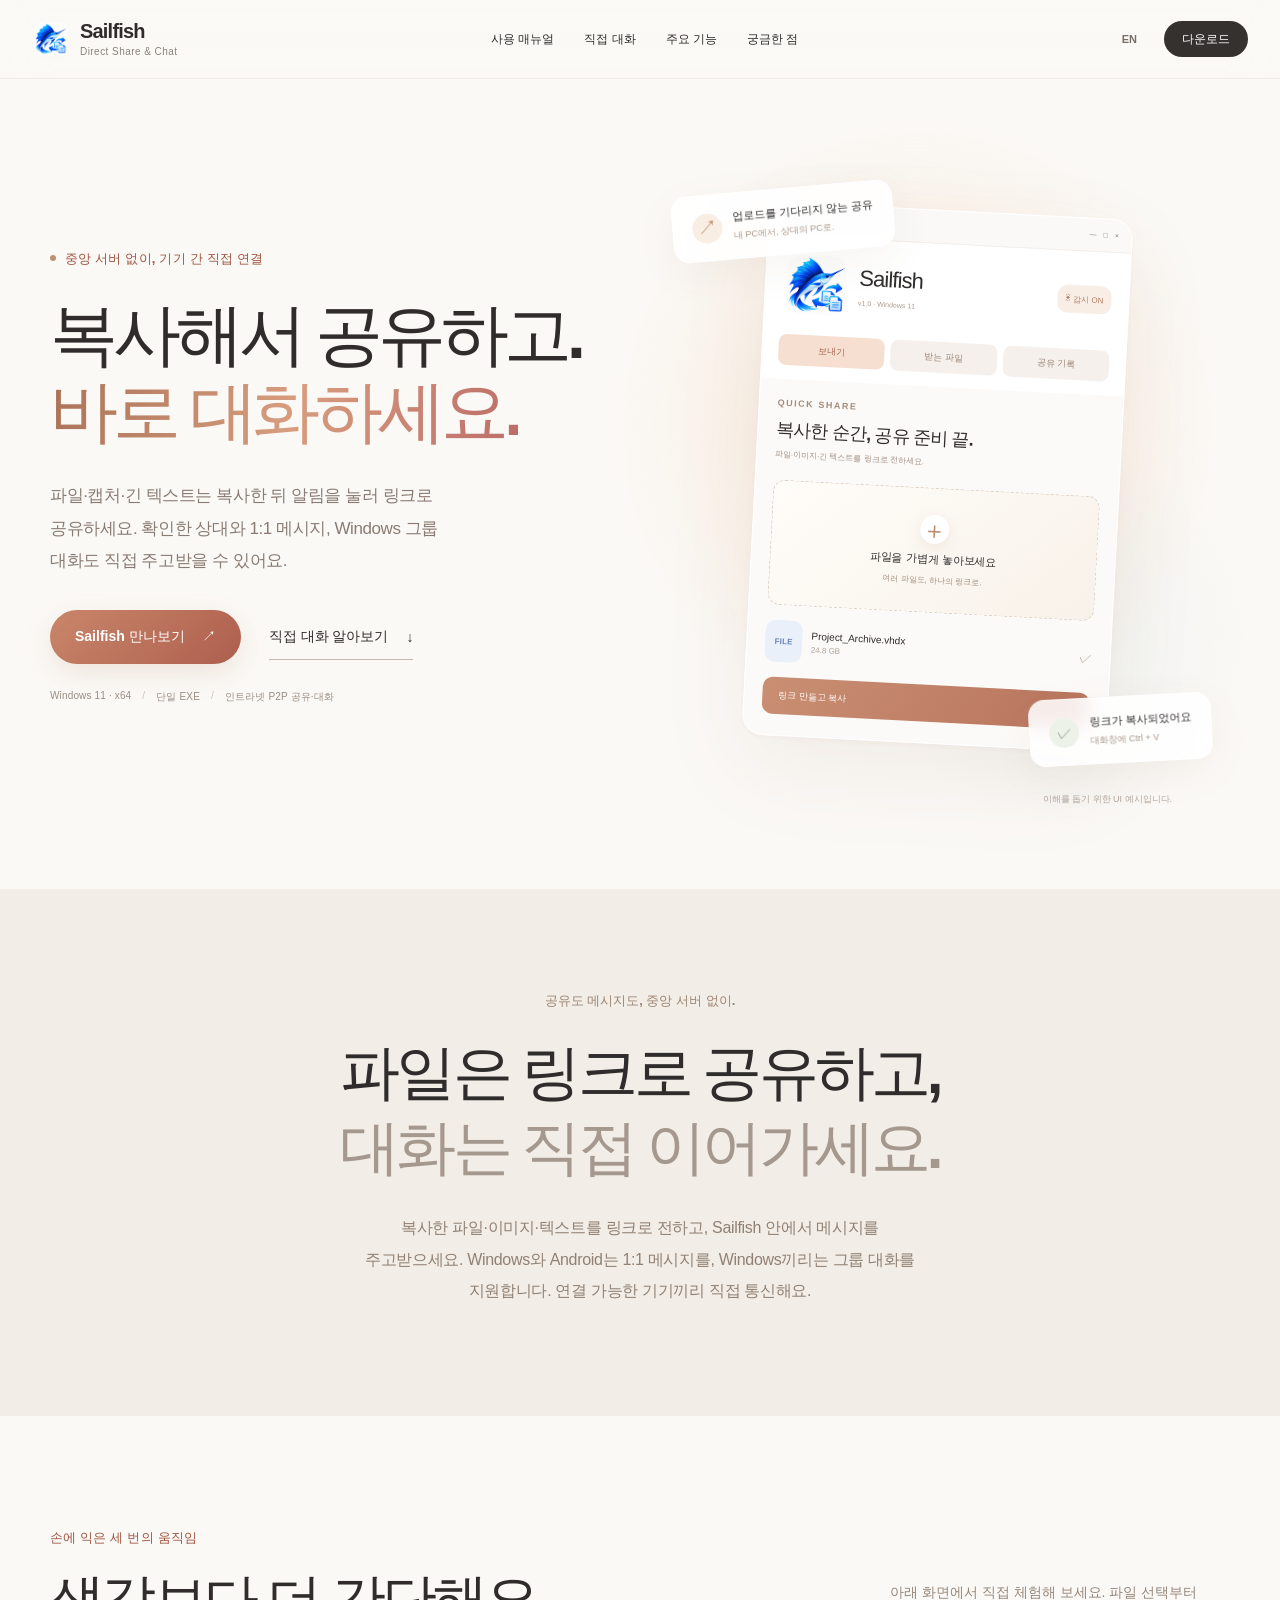
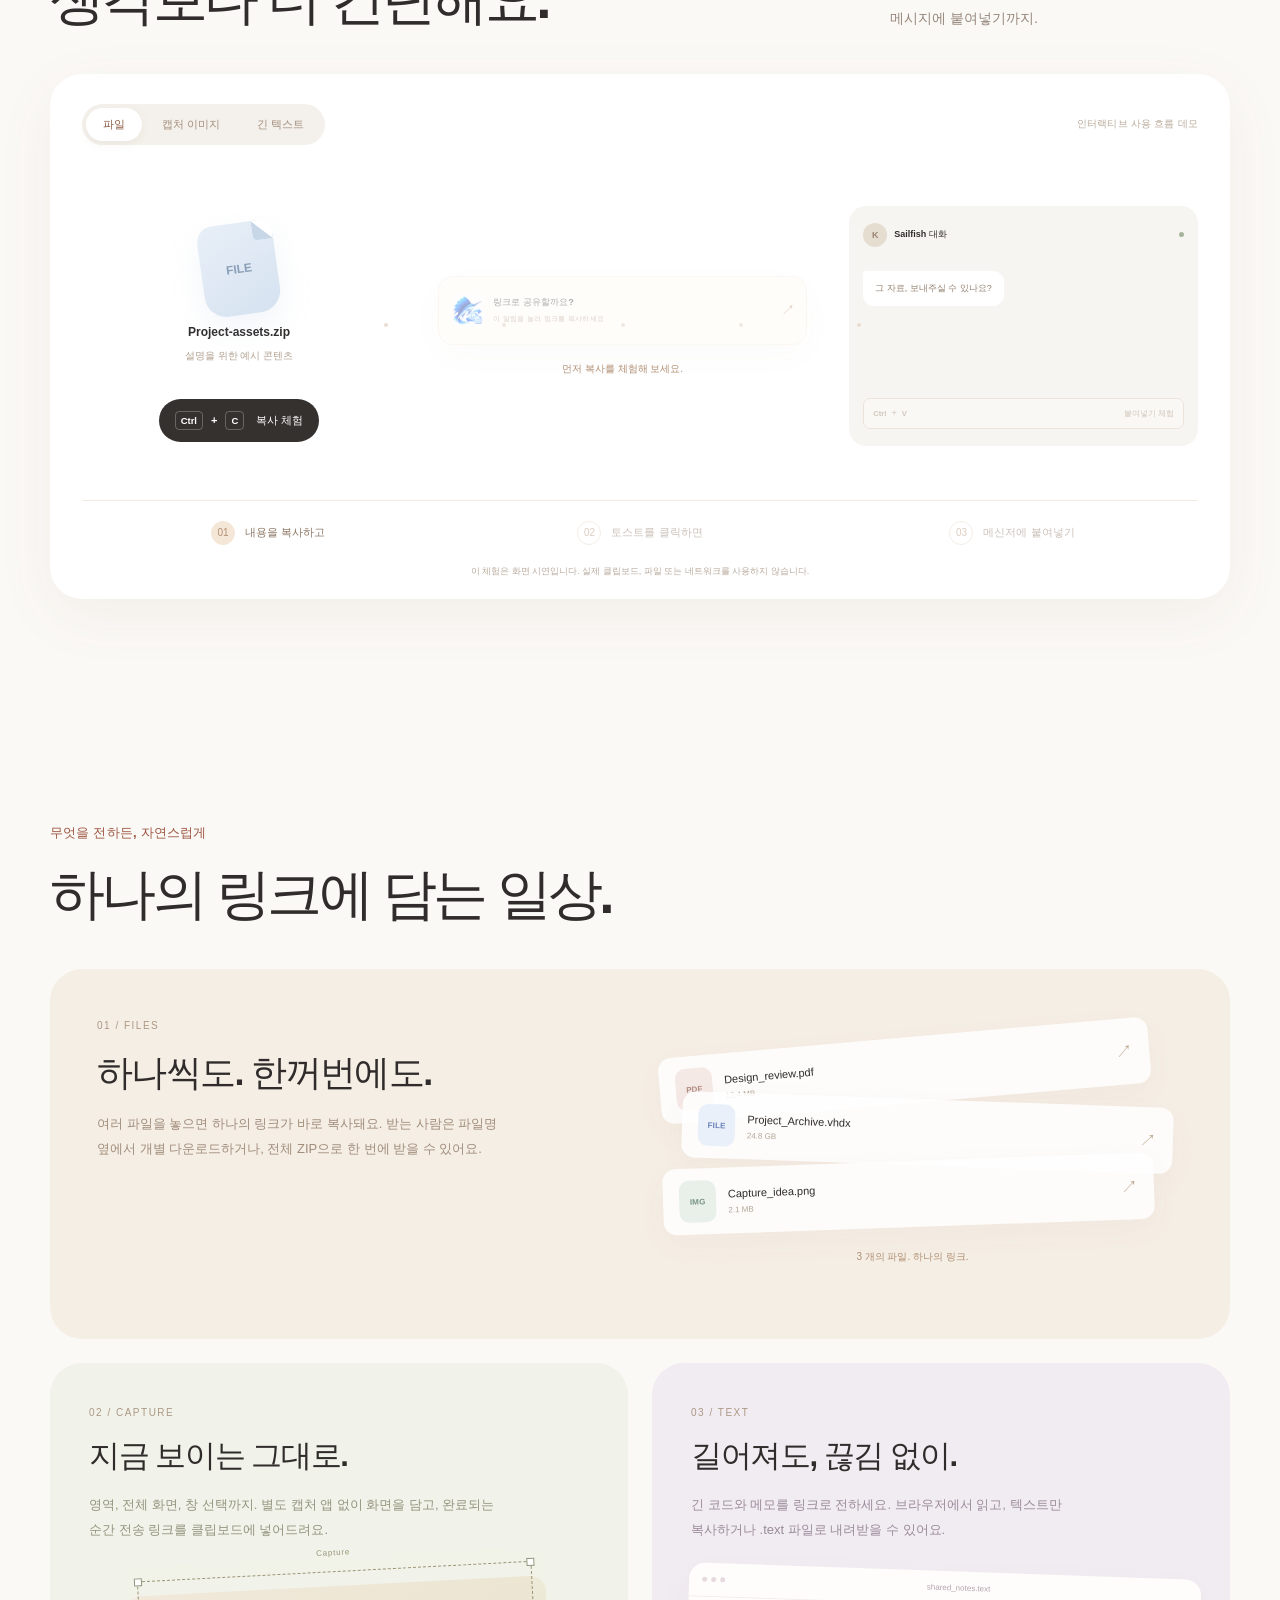
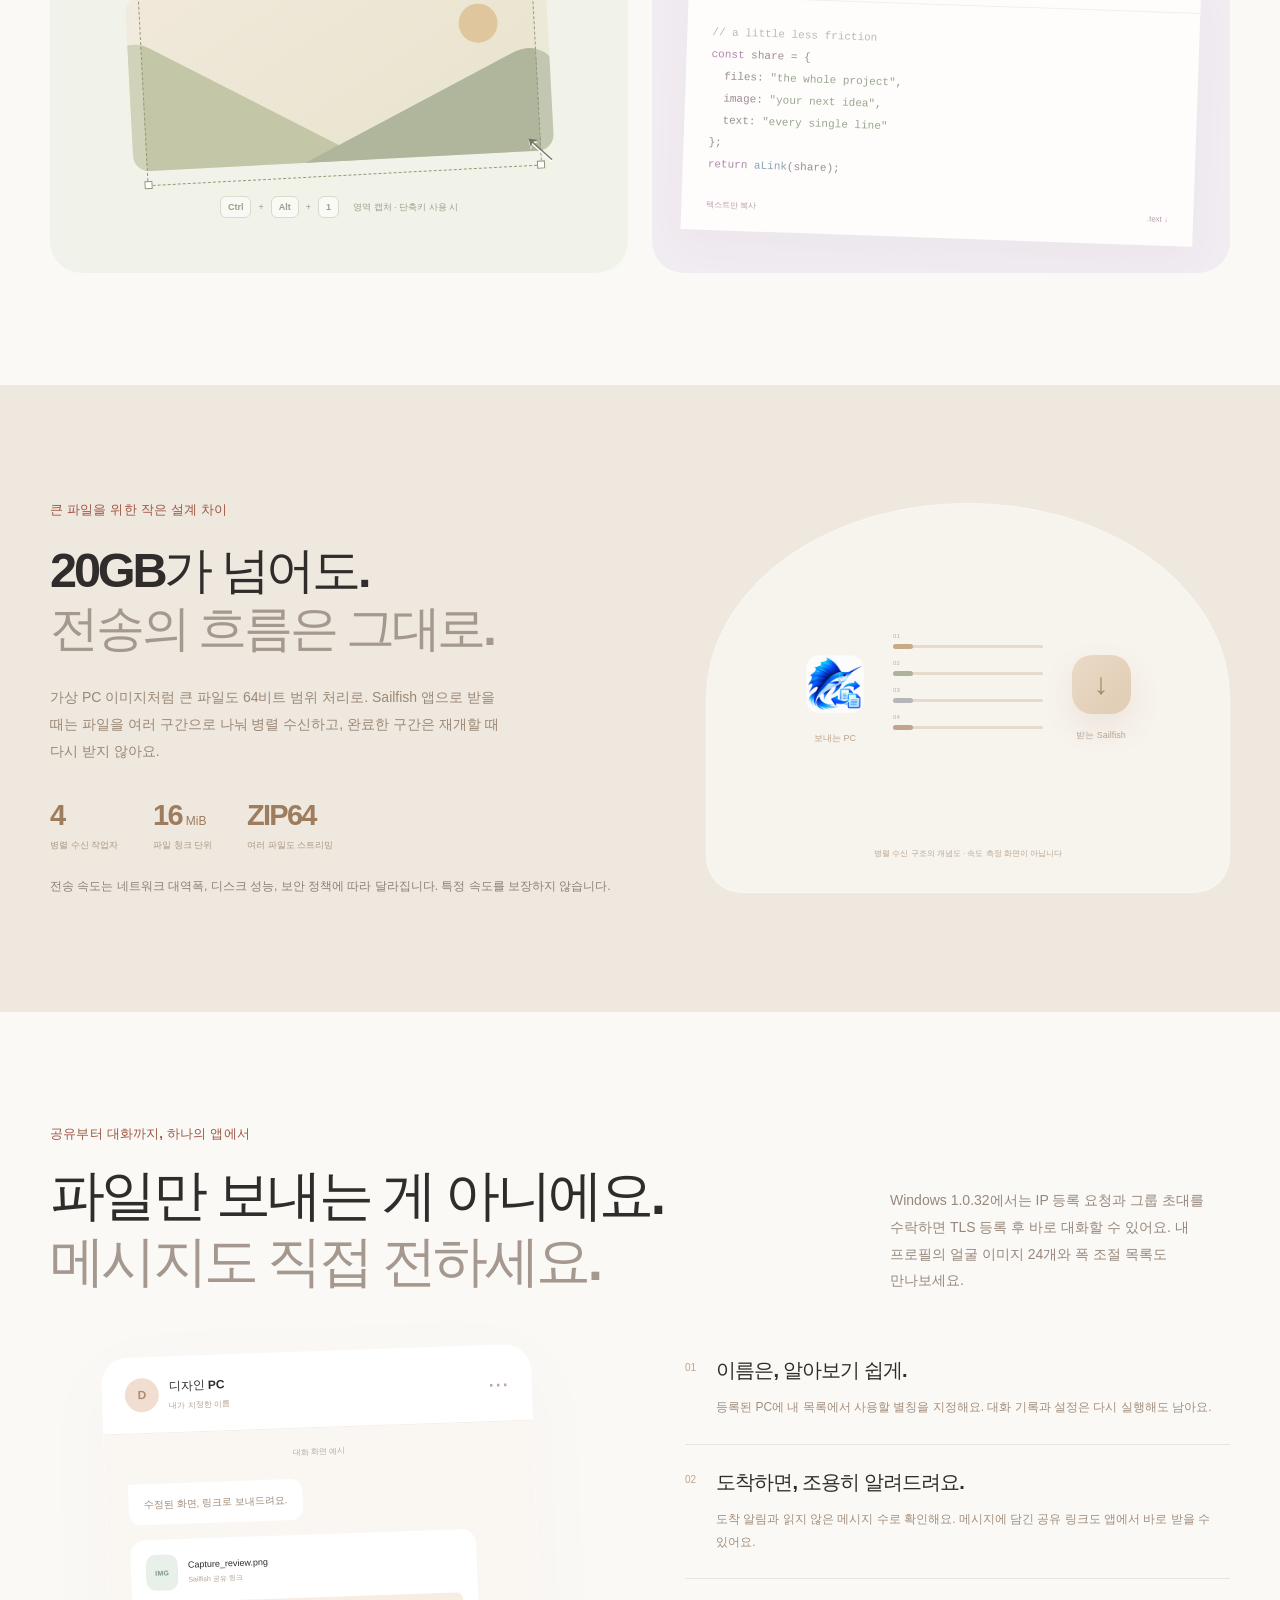
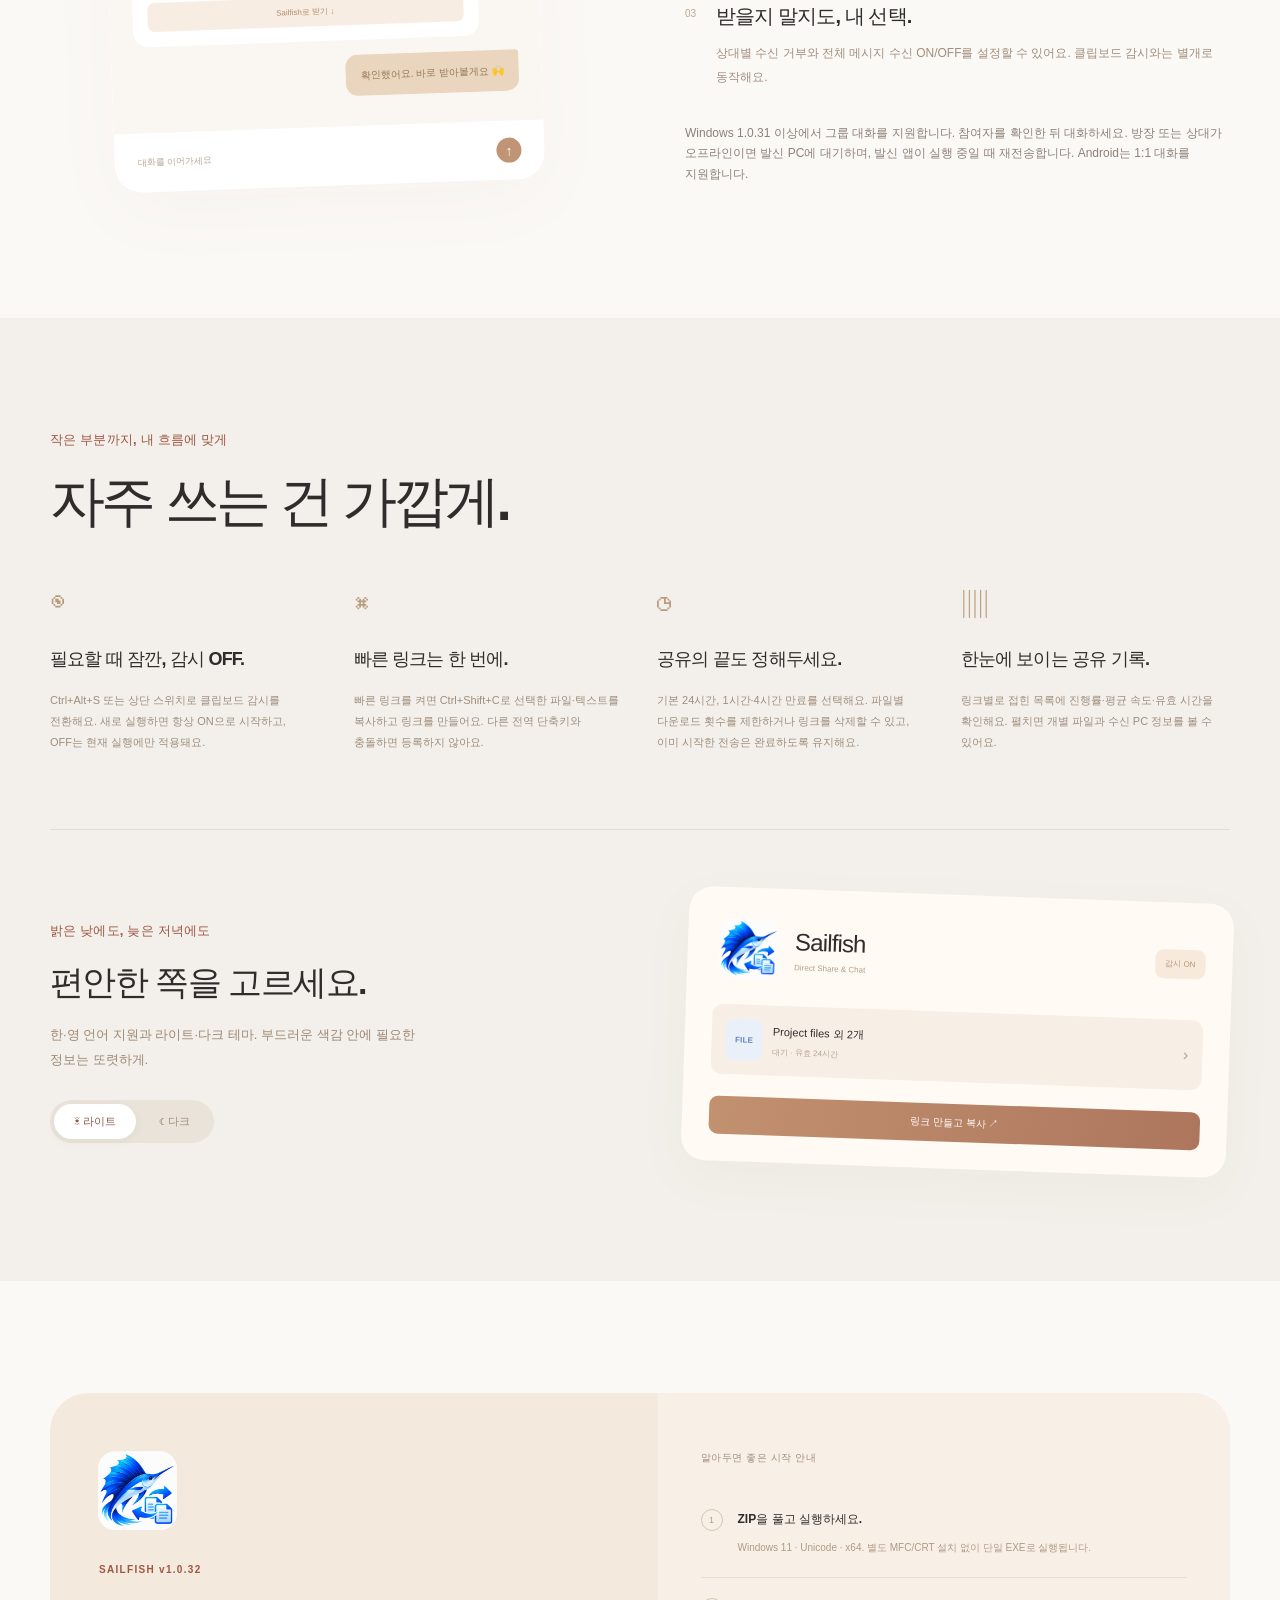
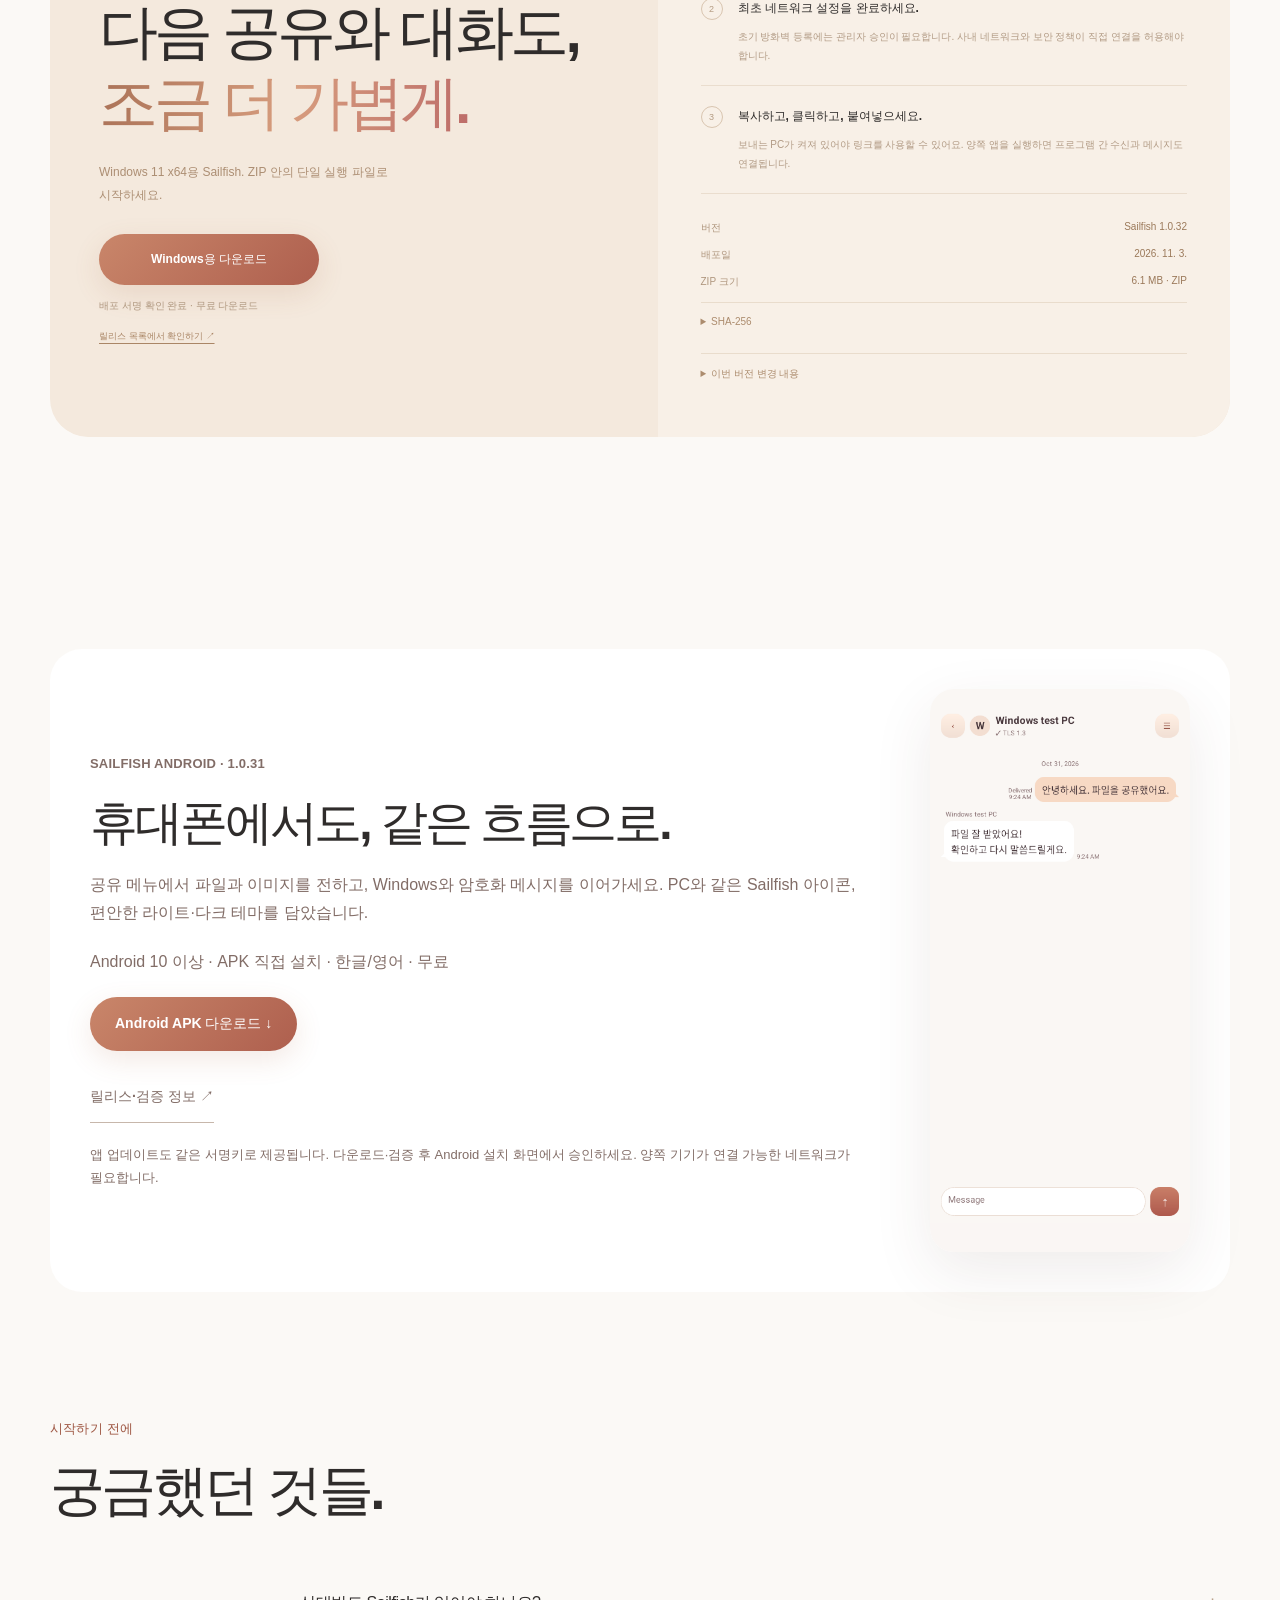
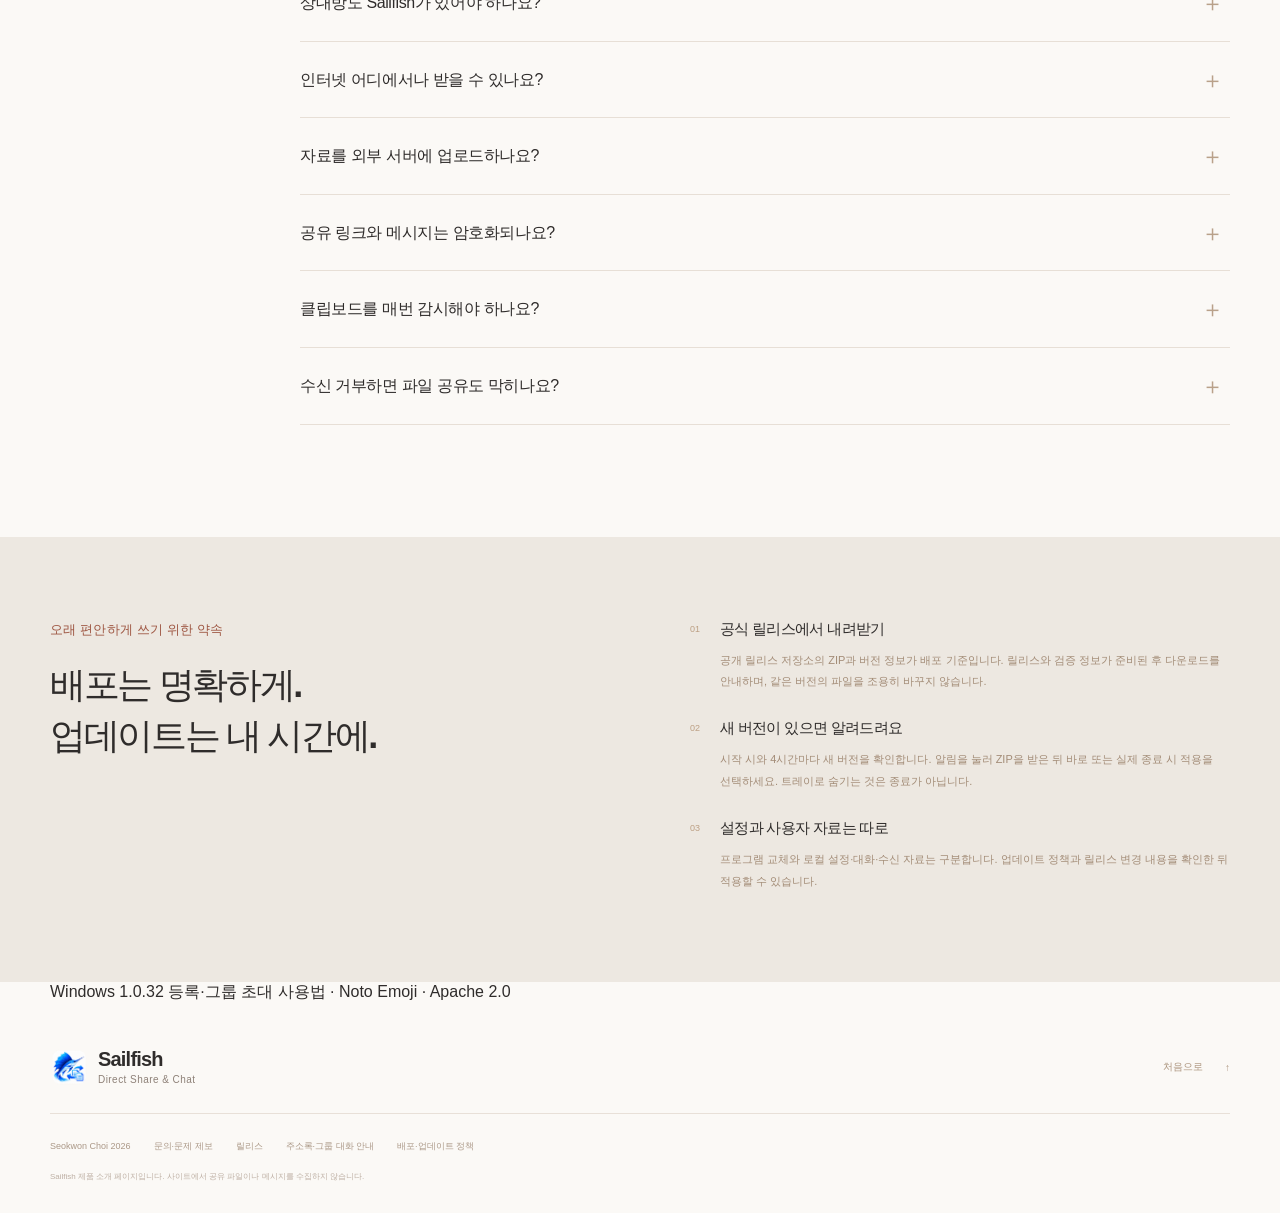
==== index.html @ cd35505f "Publish verified Windows 1.0.32 contact and group invitations; keep Android 1.0.31" ====
<!doctype html>
<html lang="ko">
<head>
  <meta charset="utf-8">
  <meta name="viewport" content="width=device-width, initial-scale=1">
  <meta name="theme-color" content="#fbf8f4">
  <meta name="description" content="Sailfish — 중앙 서버 없이 파일·이미지·텍스트를 공유하고 직접 대화하는 Windows 앱. 클립보드 링크 공유, P2P 파일 전송, 1:1 메시지와 Windows 그룹 대화.">
  <meta property="og:title" content="Sailfish — Direct Share & Chat">
  <meta property="og:description" content="복사해서 공유하고, 바로 대화하세요. 중앙 서버 없이 기기 간 링크 공유와 1:1·Windows 그룹 메시징을 지원합니다.">
  <meta property="og:type" content="website">
  <title>Sailfish — Direct Share & Chat</title>
  <link rel="icon" href="assets/sailfish-light.png" type="image/png">
  <link rel="stylesheet" href="styles.css">
  <script src="app.js" defer></script>
</head>
<body>
  <a class="skip-link" href="#main" data-ko="본문으로 이동" data-en="Skip to content">본문으로 이동</a>
  <div class="scroll-progress" aria-hidden="true"></div>
  <header class="site-header">
    <nav class="nav-wrap" aria-label="주 메뉴" data-aria-ko="주 메뉴" data-aria-en="Main navigation">
      <a class="brand" href="#" aria-label="Sailfish 홈"><img src="assets/sailfish-light.png" width="38" height="38" alt=""><span>Sailfish<span class="brand-caption">Direct Share &amp; Chat</span></span></a>
      <div class="nav-links"><a href="manual.html" data-ko="사용 매뉴얼" data-en="User manual">사용 매뉴얼</a><a href="#messages" data-ko="직접 대화" data-en="Messaging">직접 대화</a><a href="#features" data-ko="주요 기능" data-en="Features">주요 기능</a><a href="#questions" data-ko="궁금한 점" data-en="FAQ">궁금한 점</a></div>
      <div class="nav-actions"><button class="language-button" id="language" type="button" aria-label="Switch to English">EN</button><a class="button button-small button-dark" href="#download" data-ko="다운로드" data-en="Download">다운로드</a></div>
    </nav>
  </header>
  <main id="main">
    <section class="hero section-width" aria-labelledby="hero-heading">
      <div class="hero-copy reveal">
        <p class="eyebrow"><span class="tiny-dot"></span><span data-ko="중앙 서버 없이, 기기 간 직접 연결" data-en="Direct device-to-device sharing, no central relay">중앙 서버 없이, 기기 간 직접 연결</span></p>
        <h1 id="hero-heading"><span data-ko="복사해서 공유하고." data-en="Copy and share.">복사해서 공유하고.</span><br><span class="warm-text" data-ko="바로 대화하세요." data-en="Then start chatting.">바로 대화하세요.</span></h1>
        <p class="hero-description" data-ko="파일·캡처·긴 텍스트는 복사한 뒤 알림을 눌러 링크로 공유하세요. 확인한 상대와 1:1 메시지, Windows 그룹 대화도 직접 주고받을 수 있어요." data-en="Copy files, captures or long text, then click a notification to share a link. Exchange direct one-to-one messages or chat in a Windows group with verified peers.">파일·캡처·긴 텍스트는 복사한 뒤 알림을 눌러 링크로 공유하세요. 확인한 상대와 1:1 메시지, Windows 그룹 대화도 직접 주고받을 수 있어요.</p>
        <div class="hero-actions"><a class="button button-coral" href="#download"><span data-ko="Sailfish 만나보기" data-en="Meet Sailfish">Sailfish 만나보기</span><span aria-hidden="true">↗</span></a><a class="text-link" href="#messages"><span data-ko="직접 대화 알아보기" data-en="Explore direct chat">직접 대화 알아보기</span><span aria-hidden="true">↓</span></a></div>
        <p class="hero-compatibility"><span>Windows 11 · x64</span><span class="separator">/</span><span data-ko="단일 EXE" data-en="One EXE">단일 EXE</span><span class="separator">/</span><span data-ko="인트라넷 P2P 공유·대화" data-en="Intranet P2P share & chat">인트라넷 P2P 공유·대화</span></p>
      </div>
      <div class="hero-visual reveal" aria-label="Sailfish 공유 화면 예시" data-aria-ko="Sailfish 공유 화면 예시" data-aria-en="Illustration of Sailfish sharing">
        <div class="orb orb-peach"></div><div class="orb orb-blue"></div>
        <div class="floating-note note-top"><span class="note-icon">↗</span><div><strong data-ko="업로드를 기다리지 않는 공유" data-en="Sharing without an upload wait">업로드를 기다리지 않는 공유</strong><span data-ko="내 PC에서, 상대의 PC로." data-en="From your PC, directly to theirs.">내 PC에서, 상대의 PC로.</span></div></div>
        <div class="app-preview" id="hero-app" data-theme="light">
          <div class="app-caption"><span><span class="window-fish">✦</span> Sailfish <span class="caption-light">Direct Share &amp; Chat</span></span><span class="window-controls" aria-hidden="true">—　□　×</span></div>
          <div class="app-brand"><img src="assets/sailfish-light.png" width="90" height="90" alt="Sailfish"><div><strong>Sailfish</strong><span>v1.0 · Windows 11</span></div><div class="app-toggle">☀ <span data-ko="감시 ON" data-en="Monitor ON">감시 ON</span></div></div>
          <div class="app-tabs"><span class="selected" data-ko="보내기" data-en="Send">보내기</span><span data-ko="받는 파일" data-en="Receiving">받는 파일</span><span data-ko="공유 기록" data-en="History">공유 기록</span></div>
          <div class="app-body"><p class="mini-eyebrow">QUICK SHARE</p><h3 data-ko="복사한 순간, 공유 준비 끝." data-en="Copy. Click. Share.">복사한 순간, 공유 준비 끝.</h3><p class="app-subtitle" data-ko="파일·이미지·긴 텍스트를 링크로 전하세요." data-en="Share files, images and long text with a link.">파일·이미지·긴 텍스트를 링크로 전하세요.</p><div class="app-drop"><span class="plus">＋</span><strong data-ko="파일을 가볍게 놓아보세요" data-en="Just drop your files here">파일을 가볍게 놓아보세요</strong><span data-ko="여러 파일도, 하나의 링크로." data-en="Multiple files. One link.">여러 파일도, 하나의 링크로.</span></div><div class="preview-file"><span class="file-symbol file-blue">FILE</span><span><strong>Project_Archive.vhdx</strong><small>24.8 GB</small></span><span class="file-check">✓</span></div><div class="app-share"><span data-ko="링크 만들고 복사" data-en="Create & copy link">링크 만들고 복사</span><span>↗</span></div></div>
        </div>
        <div class="floating-note note-bottom"><span class="note-success">✓</span><div><strong data-ko="링크가 복사되었어요" data-en="Your link is copied">링크가 복사되었어요</strong><span data-ko="대화창에 Ctrl + V" data-en="Paste into a chat">대화창에 Ctrl + V</span></div></div>
        <p class="visual-disclaimer" data-ko="이해를 돕기 위한 UI 예시입니다." data-en="Illustrative interface, shown to explain the experience.">이해를 돕기 위한 UI 예시입니다.</p>
      </div>
    </section>

    <section class="intro-band"><div class="section-width reveal"><p class="section-kicker" data-ko="공유도 메시지도, 중앙 서버 없이." data-en="Share and message without a central relay.">공유도 메시지도, 중앙 서버 없이.</p><h2><span data-ko="파일은 링크로 공유하고," data-en="Share files with a link.">파일은 링크로 공유하고,</span><br><span class="muted-heading" data-ko="대화는 직접 이어가세요." data-en="Chat directly with your peers.">대화는 직접 이어가세요.</span></h2><p data-ko="복사한 파일·이미지·텍스트를 링크로 전하고, Sailfish 안에서 메시지를 주고받으세요. Windows와 Android는 1:1 메시지를, Windows끼리는 그룹 대화를 지원합니다. 연결 가능한 기기끼리 직접 통신해요." data-en="Share copied files, images and text through links, then talk directly inside Sailfish. One-to-one messaging works between Windows and Android; group chat is available on Windows. Devices connect directly when the network allows.">복사한 파일·이미지·텍스트를 링크로 전하고, Sailfish 안에서 메시지를 주고받으세요. Windows와 Android는 1:1 메시지를, Windows끼리는 그룹 대화를 지원합니다. 연결 가능한 기기끼리 직접 통신해요.</p></div></section>

    <section class="section-width section-space experience" id="experience" aria-labelledby="experience-heading">
      <div class="section-heading reveal"><div><p class="eyebrow" data-ko="손에 익은 세 번의 움직임" data-en="Three familiar moves">손에 익은 세 번의 움직임</p><h2 id="experience-heading" data-ko="생각보다 더 간단해요." data-en="Simpler than you think.">생각보다 더 간단해요.</h2></div><p data-ko="아래 화면에서 직접 체험해 보세요. 파일 선택부터 메시지에 붙여넣기까지." data-en="Try the flow below, from choosing something to pasting its link into a conversation.">아래 화면에서 직접 체험해 보세요. 파일 선택부터 메시지에 붙여넣기까지.</p></div>
      <div class="experience-card reveal" id="share-demo">
        <div class="demo-toolbar"><div class="segmented" role="group" aria-label="체험할 콘텐츠 종류" data-aria-ko="체험할 콘텐츠 종류" data-aria-en="Demo content type"><button class="active" type="button" data-demo-type="file" aria-pressed="true" data-ko="파일" data-en="File">파일</button><button type="button" data-demo-type="image" aria-pressed="false" data-ko="캡처 이미지" data-en="Capture">캡처 이미지</button><button type="button" data-demo-type="text" aria-pressed="false" data-ko="긴 텍스트" data-en="Long text">긴 텍스트</button></div><span class="demo-label" data-ko="인터랙티브 사용 흐름 데모" data-en="Interactive flow demo">인터랙티브 사용 흐름 데모</span></div>
        <div class="demo-layout"><div class="demo-source"><div class="source-content" id="demo-content"></div><button class="button button-dark" id="demo-copy" type="button"><kbd>Ctrl</kbd><span>+</span><kbd>C</kbd><span data-ko="복사 체험" data-en="Try copy">복사 체험</span></button></div><div class="demo-bridge"><div class="bridge-dots" aria-hidden="true"><i></i><i></i><i></i><i></i><i></i></div><button class="demo-toast" id="demo-toast" type="button" disabled><img src="assets/sailfish-light.png" width="46" height="46" alt=""><span><strong data-ko="링크로 공유할까요?" data-en="Ready to share a link?">링크로 공유할까요?</strong><small data-ko="이 알림을 눌러 링크를 복사하세요" data-en="Click this notification to copy its link">이 알림을 눌러 링크를 복사하세요</small></span><span class="toast-arrow" aria-hidden="true">↗</span></button><span class="bridge-caption" id="demo-status" aria-live="polite"></span></div><div class="demo-chat"><div class="demo-chat-title"><span class="avatar">K</span><span data-ko="Sailfish 대화" data-en="Sailfish chat">Sailfish 대화</span><span class="online-dot"></span></div><div class="chat-bubble bubble-in" data-ko="그 자료, 보내주실 수 있나요?" data-en="Could you send that over?">그 자료, 보내주실 수 있나요?</div><div class="chat-bubble bubble-out" id="demo-message" hidden><span class="message-link">sailfish.example / s / …</span><small data-ko="공유 링크 · 시연용" data-en="Share link · demo">공유 링크 · 시연용</small></div><button class="demo-paste" id="demo-paste" type="button" disabled><kbd>Ctrl</kbd> + <kbd>V</kbd><span data-ko="붙여넣기 체험" data-en="Try paste">붙여넣기 체험</span></button></div></div>
        <div class="steps"><div class="step active" data-step="0"><span>01</span><strong data-ko="내용을 복사하고" data-en="Copy your content">내용을 복사하고</strong></div><div class="step" data-step="1"><span>02</span><strong data-ko="토스트를 클릭하면" data-en="Click the notification">토스트를 클릭하면</strong></div><div class="step" data-step="2"><span>03</span><strong data-ko="메신저에 붙여넣기" data-en="Paste into your chat">메신저에 붙여넣기</strong></div></div><p class="demo-disclaimer" data-ko="이 체험은 화면 시연입니다. 실제 클립보드, 파일 또는 네트워크를 사용하지 않습니다." data-en="This is an interface demonstration. It does not use your clipboard, files or network.">이 체험은 화면 시연입니다. 실제 클립보드, 파일 또는 네트워크를 사용하지 않습니다.</p>
      </div>
    </section>

    <section class="section-width section-space" id="features" aria-labelledby="features-heading"><div class="section-heading reveal"><div><p class="eyebrow" data-ko="무엇을 전하든, 자연스럽게" data-en="Whatever you share, keep it natural">무엇을 전하든, 자연스럽게</p><h2 id="features-heading" data-ko="하나의 링크에 담는 일상." data-en="Your everyday work. One link.">하나의 링크에 담는 일상.</h2></div></div>
      <div class="content-grid"><article class="feature-card feature-files reveal"><div class="card-copy"><span class="card-tag">01 / FILES</span><h3 data-ko="하나씩도. 한꺼번에도." data-en="One file. Or the whole set.">하나씩도. 한꺼번에도.</h3><p data-ko="여러 파일을 놓으면 하나의 링크가 바로 복사돼요. 받는 사람은 파일명 옆에서 개별 다운로드하거나, 전체 ZIP으로 한 번에 받을 수 있어요." data-en="Drop multiple files to instantly copy a single link. Recipients can download each file next to its name, or take the whole set as a ZIP.">여러 파일을 놓으면 하나의 링크가 바로 복사돼요. 받는 사람은 파일명 옆에서 개별 다운로드하거나, 전체 ZIP으로 한 번에 받을 수 있어요.</p></div><div class="file-stack" aria-hidden="true"><div><span class="file-symbol file-rose">PDF</span><span>Design_review.pdf<small>12.4 MB</small></span><span>↗</span></div><div><span class="file-symbol file-blue">FILE</span><span>Project_Archive.vhdx<small>24.8 GB</small></span><span>↗</span></div><div><span class="file-symbol file-green">IMG</span><span>Capture_idea.png<small>2.1 MB</small></span><span>↗</span></div><span class="stack-link">3 <span data-ko="개의 파일. 하나의 링크." data-en="files. One link.">개의 파일. 하나의 링크.</span></span></div></article>
      <article class="feature-card feature-capture reveal"><div class="card-copy"><span class="card-tag">02 / CAPTURE</span><h3 data-ko="지금 보이는 그대로." data-en="Just what you're seeing.">지금 보이는 그대로.</h3><p data-ko="영역, 전체 화면, 창 선택까지. 별도 캡처 앱 없이 화면을 담고, 완료되는 순간 전송 링크를 클립보드에 넣어드려요." data-en="Capture a region, all screens, or a selected window. No extra capture app needed. When the capture finishes, its share link is ready in your clipboard.">영역, 전체 화면, 창 선택까지. 별도 캡처 앱 없이 화면을 담고, 완료되는 순간 전송 링크를 클립보드에 넣어드려요.</p></div><div class="capture-art" aria-hidden="true"><div class="capture-landscape"><span class="capture-sun"></span><span class="mountain mountain-back"></span><span class="mountain mountain-front"></span></div><div class="capture-selection"><i></i><i></i><i></i><i></i><span>Capture</span></div><span class="capture-cursor">↖</span></div><div class="shortcut-strip"><kbd>Ctrl</kbd> + <kbd>Alt</kbd> + <kbd>1</kbd><span data-ko="영역 캡처 · 단축키 사용 시" data-en="Region capture · when shortcuts are enabled">영역 캡처 · 단축키 사용 시</span></div></article>
      <article class="feature-card feature-text reveal"><div class="card-copy"><span class="card-tag">03 / TEXT</span><h3 data-ko="길어져도, 끊김 없이." data-en="Longer thoughts. Intact.">길어져도, 끊김 없이.</h3><p data-ko="긴 코드와 메모를 링크로 전하세요. 브라우저에서 읽고, 텍스트만 복사하거나 .text 파일로 내려받을 수 있어요." data-en="Send long code and notes as a link. Read them in the browser, copy just the text, or download a .text file.">긴 코드와 메모를 링크로 전하세요. 브라우저에서 읽고, 텍스트만 복사하거나 .text 파일로 내려받을 수 있어요.</p></div><div class="code-art"><div class="code-chrome"><i></i><i></i><i></i><span>shared_notes.text</span></div><pre aria-label="코드 표시 예시"><code><span class="code-muted">// a little less friction</span>
<span class="code-purple">const</span> share = {
  files: <span class="code-green">"the whole project"</span>,
  image: <span class="code-green">"your next idea"</span>,
  text: <span class="code-green">"every single line"</span>
};
<span class="code-purple">return</span> <span class="code-blue">aLink</span>(share);</code></pre><div class="code-footer"><span data-ko="텍스트만 복사" data-en="Copy text">텍스트만 복사</span><span>.text ↓</span></div></div></article></div>
    </section>

    <section class="speed-section" id="speed"><div class="section-width speed-layout"><div class="speed-copy reveal"><p class="eyebrow" data-ko="큰 파일을 위한 작은 설계 차이" data-en="Thoughtfully built for bigger files">큰 파일을 위한 작은 설계 차이</p><h2><span data-ko="20GB가 넘어도." data-en="Beyond 20GB.">20GB가 넘어도.</span><br><span class="muted-heading" data-ko="전송의 흐름은 그대로." data-en="The same simple flow.">전송의 흐름은 그대로.</span></h2><p data-ko="가상 PC 이미지처럼 큰 파일도 64비트 범위 처리로. Sailfish 앱으로 받을 때는 파일을 여러 구간으로 나눠 병렬 수신하고, 완료한 구간은 재개할 때 다시 받지 않아요." data-en="64-bit range handling supports large files such as virtual machine images. The Sailfish receiver downloads in parallel chunks and reuses completed chunks when resuming.">가상 PC 이미지처럼 큰 파일도 64비트 범위 처리로. Sailfish 앱으로 받을 때는 파일을 여러 구간으로 나눠 병렬 수신하고, 완료한 구간은 재개할 때 다시 받지 않아요.</p><div class="speed-specs"><div><strong>4</strong><span data-ko="병렬 수신 작업자" data-en="parallel receiver workers">병렬 수신 작업자</span></div><div><strong>16<span>MiB</span></strong><span data-ko="파일 청크 단위" data-en="per download chunk">파일 청크 단위</span></div><div><strong>ZIP64</strong><span data-ko="여러 파일도 스트리밍" data-en="streaming for file sets">여러 파일도 스트리밍</span></div></div><p class="fine-print" data-ko="전송 속도는 네트워크 대역폭, 디스크 성능, 보안 정책에 따라 달라집니다. 특정 속도를 보장하지 않습니다." data-en="Transfer speeds depend on network bandwidth, disk performance and security policies. No specific speed is guaranteed.">전송 속도는 네트워크 대역폭, 디스크 성능, 보안 정책에 따라 달라집니다. 특정 속도를 보장하지 않습니다.</p></div><div class="parallel-art reveal" aria-label="파일을 4개 작업자로 나눠 받는 개념도" data-aria-ko="파일을 4개 작업자로 나눠 받는 개념도" data-aria-en="Concept of four parallel receiver workers"><div class="transfer-end"><img src="assets/sailfish-light.png" width="68" height="68" alt=""><span data-ko="보내는 PC" data-en="Sending PC">보내는 PC</span></div><div class="parallel-lanes"><div><span>01</span><i></i><b></b></div><div><span>02</span><i></i><b></b></div><div><span>03</span><i></i><b></b></div><div><span>04</span><i></i><b></b></div></div><div class="transfer-end"><span class="download-orb">↓</span><span data-ko="받는 Sailfish" data-en="Sailfish receiver">받는 Sailfish</span></div><p data-ko="병렬 수신 구조의 개념도 · 속도 측정 화면이 아닙니다" data-en="Illustration of parallel reception · not a speed measurement">병렬 수신 구조의 개념도 · 속도 측정 화면이 아닙니다</p></div></div></section>

    <section class="section-width section-space messages-section" id="messages"><div class="section-heading reveal"><div><p class="eyebrow" data-ko="공유부터 대화까지, 하나의 앱에서" data-en="Sharing and chatting in one app">공유부터 대화까지, 하나의 앱에서</p><h2><span data-ko="파일만 보내는 게 아니에요." data-en="More than file sharing.">파일만 보내는 게 아니에요.</span><br><span class="muted-heading" data-ko="메시지도 직접 전하세요." data-en="Messages, peer to peer.">메시지도 직접 전하세요.</span></h2></div><p data-ko="Windows 1.0.32에서는 IP 등록 요청과 그룹 초대를 수락하면 TLS 등록 후 바로 대화할 수 있어요. 내 프로필의 얼굴 이미지 24개와 폭 조절 목록도 만나보세요." data-en="On Windows 1.0.32, accept an IP contact request or group invitation to register TLS peers and start chatting. Choose from 24 profile faces and resize your contact list.">Windows 1.0.32에서는 IP 등록 요청과 그룹 초대를 수락하면 TLS 등록 후 바로 대화할 수 있어요. 내 프로필의 얼굴 이미지 24개와 폭 조절 목록도 만나보세요.</p></div><div class="message-showcase reveal"><div class="message-preview"><div class="conversation-head"><div class="avatar avatar-coral">D</div><div><strong data-ko="디자인 PC" data-en="Design PC">디자인 PC</strong><span data-ko="내가 지정한 이름" data-en="Your local contact name">내가 지정한 이름</span></div><span class="message-menu" aria-hidden="true">···</span></div><div class="conversation-body"><span class="conversation-time" data-ko="대화 화면 예시" data-en="Illustrative conversation">대화 화면 예시</span><div class="conversation-bubble incoming" data-ko="수정된 화면, 링크로 보내드려요." data-en="Here's a link to the updated screen.">수정된 화면, 링크로 보내드려요.</div><div class="message-attachment"><span class="file-symbol file-green">IMG</span><span><strong>Capture_review.png</strong><small data-ko="Sailfish 공유 링크" data-en="Sailfish share link">Sailfish 공유 링크</small></span><span class="attachment-button" data-ko="Sailfish로 받기 ↓" data-en="Receive with Sailfish ↓">Sailfish로 받기 ↓</span></div><div class="conversation-bubble outgoing" data-ko="확인했어요. 바로 받아볼게요 🙌" data-en="Got it. I'll download it now 🙌">확인했어요. 바로 받아볼게요 🙌</div></div><div class="conversation-input"><span data-ko="대화를 이어가세요" data-en="Keep the conversation going">대화를 이어가세요</span><span aria-hidden="true">↑</span></div></div><div class="message-benefits"><article><span class="benefit-mark">01</span><div><h3 data-ko="이름은, 알아보기 쉽게." data-en="Names that make sense to you.">이름은, 알아보기 쉽게.</h3><p data-ko="등록된 PC에 내 목록에서 사용할 별칭을 지정해요. 대화 기록과 설정은 다시 실행해도 남아요." data-en="Give a registered PC a local nickname. Conversations and settings remain after restarting.">등록된 PC에 내 목록에서 사용할 별칭을 지정해요. 대화 기록과 설정은 다시 실행해도 남아요.</p></div></article><article><span class="benefit-mark">02</span><div><h3 data-ko="도착하면, 조용히 알려드려요." data-en="A little nudge when it arrives.">도착하면, 조용히 알려드려요.</h3><p data-ko="도착 알림과 읽지 않은 메시지 수로 확인해요. 메시지에 담긴 공유 링크도 앱에서 바로 받을 수 있어요." data-en="Arrival notifications and unread counts keep you informed. Shared links in messages can be received directly in the app.">도착 알림과 읽지 않은 메시지 수로 확인해요. 메시지에 담긴 공유 링크도 앱에서 바로 받을 수 있어요.</p></div></article><article><span class="benefit-mark">03</span><div><h3 data-ko="받을지 말지도, 내 선택." data-en="You choose what comes in.">받을지 말지도, 내 선택.</h3><p data-ko="상대별 수신 거부와 전체 메시지 수신 ON/OFF를 설정할 수 있어요. 클립보드 감시와는 별개로 동작해요." data-en="Block incoming messages per contact or turn all message reception off. This is independent of clipboard monitoring.">상대별 수신 거부와 전체 메시지 수신 ON/OFF를 설정할 수 있어요. 클립보드 감시와는 별개로 동작해요.</p></div></article><p class="fine-print" data-ko="Windows 1.0.31 이상에서 그룹 대화를 지원합니다. 참여자를 확인한 뒤 대화하세요. 방장 또는 상대가 오프라인이면 발신 PC에 대기하며, 발신 앱이 실행 중일 때 재전송합니다. Android는 1:1 대화를 지원합니다." data-en="Group chats require Windows 1.0.31 or later and verified participants. Messages wait on the sender’s PC when the owner or a recipient is offline and retry while the sender app is running. Android supports one-to-one chat.">Windows 1.0.31 이상에서 그룹 대화를 지원합니다. 참여자를 확인한 뒤 대화하세요. 방장 또는 상대가 오프라인이면 발신 PC에 대기하며, 발신 앱이 실행 중일 때 재전송합니다. Android는 1:1 대화를 지원합니다.</p></div></div></section>

    <section class="details-section"><div class="section-width section-space"><div class="section-heading reveal"><div><p class="eyebrow" data-ko="작은 부분까지, 내 흐름에 맞게" data-en="The details fit your flow">작은 부분까지, 내 흐름에 맞게</p><h2 data-ko="자주 쓰는 건 가깝게." data-en="Keep the everyday close.">자주 쓰는 건 가깝게.</h2></div></div><div class="details-grid"><article class="detail-card reveal"><span class="detail-icon">◉</span><h3 data-ko="필요할 때 잠깐, 감시 OFF." data-en="Pause monitoring when you need to.">필요할 때 잠깐, 감시 OFF.</h3><p data-ko="Ctrl+Alt+S 또는 상단 스위치로 클립보드 감시를 전환해요. 새로 실행하면 항상 ON으로 시작하고, OFF는 현재 실행에만 적용돼요." data-en="Toggle clipboard monitoring with Ctrl+Alt+S or the top switch. Each launch starts ON; OFF applies only to the current run.">Ctrl+Alt+S 또는 상단 스위치로 클립보드 감시를 전환해요. 새로 실행하면 항상 ON으로 시작하고, OFF는 현재 실행에만 적용돼요.</p></article><article class="detail-card reveal"><span class="detail-icon">⌘</span><h3 data-ko="빠른 링크는 한 번에." data-en="A shortcut to a share link.">빠른 링크는 한 번에.</h3><p data-ko="빠른 링크를 켜면 Ctrl+Shift+C로 선택한 파일·텍스트를 복사하고 링크를 만들어요. 다른 전역 단축키와 충돌하면 등록하지 않아요." data-en="Enable Quick link to copy selected files or text and create a link with Ctrl+Shift+C. Registration is skipped if another global shortcut conflicts.">빠른 링크를 켜면 Ctrl+Shift+C로 선택한 파일·텍스트를 복사하고 링크를 만들어요. 다른 전역 단축키와 충돌하면 등록하지 않아요.</p></article><article class="detail-card reveal"><span class="detail-icon">◷</span><h3 data-ko="공유의 끝도 정해두세요." data-en="Give sharing a clear ending.">공유의 끝도 정해두세요.</h3><p data-ko="기본 24시간, 1시간·4시간 만료를 선택해요. 파일별 다운로드 횟수를 제한하거나 링크를 삭제할 수 있고, 이미 시작한 전송은 완료하도록 유지해요." data-en="Choose the default 24-hour lifetime or 1 or 4 hours. Set per-file download limits or revoke a link; transfers already admitted can finish.">기본 24시간, 1시간·4시간 만료를 선택해요. 파일별 다운로드 횟수를 제한하거나 링크를 삭제할 수 있고, 이미 시작한 전송은 완료하도록 유지해요.</p></article><article class="detail-card reveal"><span class="detail-icon">▥</span><h3 data-ko="한눈에 보이는 공유 기록." data-en="A clear view of what you shared.">한눈에 보이는 공유 기록.</h3><p data-ko="링크별로 접힌 목록에 진행률·평균 속도·유효 시간을 확인해요. 펼치면 개별 파일과 수신 PC 정보를 볼 수 있어요." data-en="Collapsed link groups show progress, average speed and expiry. Expand a group for individual files and receiving PC information.">링크별로 접힌 목록에 진행률·평균 속도·유효 시간을 확인해요. 펼치면 개별 파일과 수신 PC 정보를 볼 수 있어요.</p></article></div>
      <div class="theme-showcase reveal"><div><p class="eyebrow" data-ko="밝은 낮에도, 늦은 저녁에도" data-en="For brighter days and later nights">밝은 낮에도, 늦은 저녁에도</p><h3 data-ko="편안한 쪽을 고르세요." data-en="Find your comfortable side.">편안한 쪽을 고르세요.</h3><p data-ko="한·영 언어 지원과 라이트·다크 테마. 부드러운 색감 안에 필요한 정보는 또렷하게." data-en="Korean and English. Light and dark. Soft colors, with the information you need kept clear.">한·영 언어 지원과 라이트·다크 테마. 부드러운 색감 안에 필요한 정보는 또렷하게.</p><div class="segmented theme-controls" role="group" aria-label="앱 테마 예시" data-aria-ko="앱 테마 예시" data-aria-en="App theme illustration"><button type="button" data-preview-theme="light" class="active" aria-pressed="true"><span aria-hidden="true">☀</span> <span data-ko="라이트" data-en="Light">라이트</span></button><button type="button" data-preview-theme="dark" aria-pressed="false"><span aria-hidden="true">☾</span> <span data-ko="다크" data-en="Dark">다크</span></button></div></div><div class="theme-mini-app" id="theme-preview" data-theme="light"><div class="theme-mini-brand"><img id="theme-logo" src="assets/sailfish-light.png" width="78" height="78" alt="Sailfish"><span><strong>Sailfish</strong><small>Direct Share &amp; Chat</small></span><span class="theme-status" data-ko="감시 ON" data-en="Monitor ON">감시 ON</span></div><div class="theme-mini-file"><span class="file-symbol file-blue">FILE</span><span><strong>Project files <span data-ko="외 2개" data-en="+ 2 more">외 2개</span></strong><small data-ko="대기 · 유효 24시간" data-en="Waiting · available for 24h">대기 · 유효 24시간</small></span><span>›</span></div><div class="theme-mini-button" data-ko="링크 만들고 복사 ↗" data-en="Create & copy link ↗">링크 만들고 복사 ↗</div></div></div></div></section>

    <section class="section-width section-space download-section" id="download" aria-labelledby="download-heading"><div class="download-card reveal"><div class="download-main"><img class="download-logo" src="assets/sailfish-light.png" width="116" height="116" alt="Sailfish"><p class="eyebrow">SAILFISH <span id="download-version">v1.0.32</span></p><h2 id="download-heading"><span data-ko="다음 공유와 대화도," data-en="For your next share and chat.">다음 공유와 대화도,</span><br><span class="warm-text" data-ko="조금 더 가볍게." data-en="A little less friction.">조금 더 가볍게.</span></h2><p data-ko="Windows 11 x64용 Sailfish. ZIP 안의 단일 실행 파일로 시작하세요." data-en="Sailfish for Windows 11 x64. Start with a single executable inside the ZIP.">Windows 11 x64용 Sailfish. ZIP 안의 단일 실행 파일로 시작하세요.</p><a class="button button-coral download-asset" id="download-asset" aria-disabled="true"><span data-ko="배포 파일 확인 중" data-en="Checking release">배포 파일 확인 중</span><span aria-hidden="true">↓</span></a><p class="download-state" id="download-state" role="status" aria-live="polite"></p><a class="release-link" href="https://github.com/Rubiya82/sailfish-release/releases" target="_blank" rel="noopener noreferrer"><span data-ko="릴리스 목록에서 확인하기" data-en="View GitHub releases">릴리스 목록에서 확인하기</span> ↗</a></div><div class="download-side"><p class="mini-eyebrow" data-ko="알아두면 좋은 시작 안내" data-en="BEFORE YOUR FIRST SHARE">알아두면 좋은 시작 안내</p><ol class="setup-list"><li><span>1</span><div><strong data-ko="ZIP을 풀고 실행하세요." data-en="Extract the ZIP and run.">ZIP을 풀고 실행하세요.</strong><p data-ko="Windows 11 · Unicode · x64. 별도 MFC/CRT 설치 없이 단일 EXE로 실행됩니다." data-en="Windows 11 · Unicode · x64. One EXE, without a separate MFC/CRT installation.">Windows 11 · Unicode · x64. 별도 MFC/CRT 설치 없이 단일 EXE로 실행됩니다.</p></div></li><li><span>2</span><div><strong data-ko="최초 네트워크 설정을 완료하세요." data-en="Complete initial network setup.">최초 네트워크 설정을 완료하세요.</strong><p data-ko="초기 방화벽 등록에는 관리자 승인이 필요합니다. 사내 네트워크와 보안 정책이 직접 연결을 허용해야 합니다." data-en="Initial firewall registration needs administrator approval. Your intranet and security policies must allow direct connections.">초기 방화벽 등록에는 관리자 승인이 필요합니다. 사내 네트워크와 보안 정책이 직접 연결을 허용해야 합니다.</p></div></li><li><span>3</span><div><strong data-ko="복사하고, 클릭하고, 붙여넣으세요." data-en="Copy, click, and paste.">복사하고, 클릭하고, 붙여넣으세요.</strong><p data-ko="보내는 PC가 켜져 있어야 링크를 사용할 수 있어요. 양쪽 앱을 실행하면 프로그램 간 수신과 메시지도 연결됩니다." data-en="The sender must stay online for the link to work. Run both apps for native reception and messages.">보내는 PC가 켜져 있어야 링크를 사용할 수 있어요. 양쪽 앱을 실행하면 프로그램 간 수신과 메시지도 연결됩니다.</p></div></li></ol><div class="release-meta" id="release-meta" hidden><div><span data-ko="버전" data-en="Version">버전</span><strong id="meta-version"></strong></div><div><span data-ko="배포일" data-en="Published">배포일</span><strong id="meta-date"></strong></div><div><span data-ko="ZIP 크기" data-en="ZIP size">ZIP 크기</span><strong id="meta-size"></strong></div><details><summary>SHA-256</summary><code id="meta-sha"></code></details><details><summary data-ko="이번 버전 변경 내용" data-en="Release notes">이번 버전 변경 내용</summary><p id="meta-notes"></p></details></div></div></div></section>

    <section class="section-width section-space" id="android"><div class="android-release reveal"><div><p class="eyebrow">SAILFISH ANDROID · 1.0.31</p><h2 data-ko="휴대폰에서도, 같은 흐름으로." data-en="The same flow. Now on your phone.">휴대폰에서도, 같은 흐름으로.</h2><p data-ko="공유 메뉴에서 파일과 이미지를 전하고, Windows와 암호화 메시지를 이어가세요. PC와 같은 Sailfish 아이콘, 편안한 라이트·다크 테마를 담았습니다." data-en="Share files and images from your phone, and keep talking with Windows over encrypted messages. The same Sailfish icon, with comfortable light and dark themes.">공유 메뉴에서 파일과 이미지를 전하고, Windows와 암호화 메시지를 이어가세요. PC와 같은 Sailfish 아이콘, 편안한 라이트·다크 테마를 담았습니다.</p><p data-ko="Android 10 이상 · APK 직접 설치 · 한글/영어 · 무료" data-en="Android 10+ · direct APK install · Korean/English · free">Android 10 이상 · APK 직접 설치 · 한글/영어 · 무료</p><a class="button button-coral" href="https://github.com/Rubiya82/sailfish-release/releases/download/android-v1.0.31/Sailfish-1.0.31-android.apk" data-ko="Android APK 다운로드 ↓" data-en="Download Android APK ↓">Android APK 다운로드 ↓</a><p><a class="text-link" href="https://github.com/Rubiya82/sailfish-release/releases/tag/android-v1.0.31" data-ko="릴리스·검증 정보 ↗" data-en="Release & verification details ↗">릴리스·검증 정보 ↗</a></p><p class="small-note" data-ko="앱 업데이트도 같은 서명키로 제공됩니다. 다운로드·검증 후 Android 설치 화면에서 승인하세요. 양쪽 기기가 연결 가능한 네트워크가 필요합니다." data-en="Updates keep the same app signer. Download and verify, then approve the Android installer. Both devices need a reachable network connection.">앱 업데이트도 같은 서명키로 제공됩니다. 다운로드·검증 후 Android 설치 화면에서 승인하세요. 양쪽 기기가 연결 가능한 네트워크가 필요합니다.</p></div><img src="assets/android-preview.png" alt="Sailfish Android 1.0.31 · 메시지 말풍선 / Chat bubbles" width="432" height="936" loading="lazy"></div></section>
    <section class="section-width section-space faq-section" id="questions"><div class="section-heading reveal"><div><p class="eyebrow" data-ko="시작하기 전에" data-en="GOOD TO KNOW">시작하기 전에</p><h2 data-ko="궁금했던 것들." data-en="A few good questions.">궁금했던 것들.</h2></div></div><div class="faq-list reveal"><details><summary data-ko="상대방도 Sailfish가 있어야 하나요?" data-en="Does the recipient need Sailfish too?">상대방도 Sailfish가 있어야 하나요?</summary><p data-ko="파일, 이미지, 텍스트 공유 링크는 브라우저로 열고 내려받을 수 있습니다. 프로그램 간 병렬 수신과 1:1 메시지를 사용하려면 양쪽에 Sailfish가 실행 중이어야 합니다." data-en="Recipients can open and download file, image and text links in a browser. Native parallel reception and one-to-one messages require Sailfish running on both PCs.">파일, 이미지, 텍스트 공유 링크는 브라우저로 열고 내려받을 수 있습니다. 프로그램 간 병렬 수신과 1:1 메시지를 사용하려면 양쪽에 Sailfish가 실행 중이어야 합니다.</p></details><details><summary data-ko="인터넷 어디에서나 받을 수 있나요?" data-en="Can I receive a share from anywhere on the internet?">인터넷 어디에서나 받을 수 있나요?</summary><p data-ko="Sailfish는 서로 직접 연결 가능한 인트라넷 환경을 전제로 합니다. 라우팅, 방화벽, VPN, 보안 정책에 따라 접근이 제한될 수 있으며 인터넷 중계 서버는 제공하지 않습니다. 보내는 PC와 프로그램은 실행 중이어야 합니다." data-en="Sailfish assumes a directly reachable intranet. Routing, firewalls, VPNs and security policies may limit access. There is no internet relay server. The sender's PC and application must remain running.">Sailfish는 서로 직접 연결 가능한 인트라넷 환경을 전제로 합니다. 라우팅, 방화벽, VPN, 보안 정책에 따라 접근이 제한될 수 있으며 인터넷 중계 서버는 제공하지 않습니다. 보내는 PC와 프로그램은 실행 중이어야 합니다.</p></details><details><summary data-ko="자료를 외부 서버에 업로드하나요?" data-en="Are my shared files uploaded to a third-party server?">자료를 외부 서버에 업로드하나요?</summary><p data-ko="파일 공유는 보내는 PC에서 받는 쪽으로 직접 진행합니다. 캡처와 텍스트 공유용 임시 파일 및 메시지 기록은 로컬 사용자 폴더에 저장됩니다. GitHub는 프로그램 배포·업데이트와 이 소개 페이지에 사용됩니다." data-en="Sharing transfers data directly from the sending PC to the recipient. Temporary capture/text files and message history are stored in the local user folder. GitHub is used for software distribution, updates and this introduction page.">파일 공유는 보내는 PC에서 받는 쪽으로 직접 진행합니다. 캡처와 텍스트 공유용 임시 파일 및 메시지 기록은 로컬 사용자 폴더에 저장됩니다. GitHub는 프로그램 배포·업데이트와 이 소개 페이지에 사용됩니다.</p></details><details><summary data-ko="공유 링크와 메시지는 암호화되나요?" data-en="Are file links and messages encrypted?">공유 링크와 메시지는 암호화되나요?</summary><p data-ko="링크를 통한 파일 공유는 HTTP입니다. 메시지와 메시지 첨부는 TLS 1.3으로 전송하고 Windows 대화 기록은 현재 사용자 계정의 DPAPI로 보호합니다. 등록 요청의 상대를 확인한 뒤 수락하고, 필요한 경우 양쪽 인증 코드를 비교하세요." data-en="File sharing through links uses HTTP. Messages and message attachments use TLS 1.3, and Windows chat records use current-user DPAPI protection. Review contact requests before accepting; compare both devices’ verification codes when needed.">링크를 통한 파일 공유는 HTTP입니다. 메시지와 메시지 첨부는 TLS 1.3으로 전송하고 Windows 대화 기록은 현재 사용자 계정의 DPAPI로 보호합니다. 등록 요청의 상대를 확인한 뒤 수락하고, 필요한 경우 양쪽 인증 코드를 비교하세요.</p></details><details><summary data-ko="클립보드를 매번 감시해야 하나요?" data-en="Do I have to keep clipboard monitoring on?">클립보드를 매번 감시해야 하나요?</summary><p data-ko="현재 실행 중에는 Ctrl+Alt+S 또는 상단 스위치로 끌 수 있습니다. 다시 시작하면 항상 ON입니다. 감시 OFF 상태에서도 파일 드롭, 파일 선택과 사용자가 켠 빠른 링크 기능은 사용할 수 있습니다." data-en="Turn it off for the current run with Ctrl+Alt+S or the top switch. Each new launch starts ON. Dropping files, choosing files, and enabled Quick link remain available with monitoring off.">현재 실행 중에는 Ctrl+Alt+S 또는 상단 스위치로 끌 수 있습니다. 다시 시작하면 항상 ON입니다. 감시 OFF 상태에서도 파일 드롭, 파일 선택과 사용자가 켠 빠른 링크 기능은 사용할 수 있습니다.</p></details><details><summary data-ko="수신 거부하면 파일 공유도 막히나요?" data-en="Does blocking messages also block shared files?">수신 거부하면 파일 공유도 막히나요?</summary><p data-ko="메시지 수신 거부와 파일 공유 권한은 별개입니다. 공유 링크를 더 이상 사용하지 못하게 하려면 공유 목록에서 해당 링크를 삭제하세요. 이미 시작한 전송은 완료할 수 있습니다." data-en="Message refusal and file-sharing permissions are separate. To stop new downloads through a link, revoke it from the share list. Transfers already admitted may finish.">메시지 수신 거부와 파일 공유 권한은 별개입니다. 공유 링크를 더 이상 사용하지 못하게 하려면 공유 목록에서 해당 링크를 삭제하세요. 이미 시작한 전송은 완료할 수 있습니다.</p></details></div></section>

    <section class="policy-section" id="policy"><div class="section-width policy-layout"><div class="reveal"><p class="eyebrow" data-ko="오래 편안하게 쓰기 위한 약속" data-en="A thoughtful way to stay current">오래 편안하게 쓰기 위한 약속</p><h2 data-ko="배포는 명확하게.\n업데이트는 내 시간에." data-en="Clear releases.\nUpdates on your time.">배포는 명확하게.<br>업데이트는 내 시간에.</h2></div><div class="policy-items reveal"><article><span>01</span><div><h3 data-ko="공식 릴리스에서 내려받기" data-en="Download an official release">공식 릴리스에서 내려받기</h3><p data-ko="공개 릴리스 저장소의 ZIP과 버전 정보가 배포 기준입니다. 릴리스와 검증 정보가 준비된 후 다운로드를 안내하며, 같은 버전의 파일을 조용히 바꾸지 않습니다." data-en="The public release ZIP and version metadata define a release. Download becomes available after the asset and verification metadata are ready. Files are not silently replaced under the same version.">공개 릴리스 저장소의 ZIP과 버전 정보가 배포 기준입니다. 릴리스와 검증 정보가 준비된 후 다운로드를 안내하며, 같은 버전의 파일을 조용히 바꾸지 않습니다.</p></div></article><article><span>02</span><div><h3 data-ko="새 버전이 있으면 알려드려요" data-en="A clear notice when a version is ready">새 버전이 있으면 알려드려요</h3><p data-ko="시작 시와 4시간마다 새 버전을 확인합니다. 알림을 눌러 ZIP을 받은 뒤 바로 또는 실제 종료 시 적용을 선택하세요. 트레이로 숨기는 것은 종료가 아닙니다." data-en="The app checks version metadata at startup and periodically. Select the update notice to choose downloading and when to apply it: now or when exiting.">시작 시와 4시간마다 새 버전을 확인합니다. 알림을 눌러 ZIP을 받은 뒤 바로 또는 실제 종료 시 적용을 선택하세요. 트레이로 숨기는 것은 종료가 아닙니다.</p></div></article><article><span>03</span><div><h3 data-ko="설정과 사용자 자료는 따로" data-en="Keep your data separate">설정과 사용자 자료는 따로</h3><p data-ko="프로그램 교체와 로컬 설정·대화·수신 자료는 구분합니다. 업데이트 정책과 릴리스 변경 내용을 확인한 뒤 적용할 수 있습니다." data-en="Program replacement is separate from local settings, conversations and received files. Review the update policy and release notes before applying an update.">프로그램 교체와 로컬 설정·대화·수신 자료는 구분합니다. 업데이트 정책과 릴리스 변경 내용을 확인한 뒤 적용할 수 있습니다.</p></div></article></div></div></section>
  </main>
  <div class="section-width"><p><a href="GROUP_MESSAGING.md" data-ko="Windows 1.0.32 등록·그룹 초대 사용법" data-en="Windows 1.0.32 contact and group invitation guide">Windows 1.0.32 등록·그룹 초대 사용법</a> · <a href="licenses/NOTO-EMOJI-LICENSE.txt">Noto Emoji · Apache 2.0</a></p></div>
  <footer class="site-footer section-width"><div class="footer-top"><a class="brand" href="#"><img src="assets/sailfish-light.png" width="38" height="38" alt=""><span>Sailfish<span class="brand-caption">Direct Share &amp; Chat</span></span></a><a class="back-top" href="#"><span data-ko="처음으로" data-en="Back to top">처음으로</span> ↑</a></div><div class="footer-bottom"><span>Seokwon Choi 2026</span><a href="https://github.com/Rubiya82/sailfish-release/issues" target="_blank" rel="noopener noreferrer" data-ko="문의·문제 제보" data-en="Support & issues">문의·문제 제보</a><a href="https://github.com/Rubiya82/sailfish-release/releases" target="_blank" rel="noopener noreferrer" data-ko="릴리스" data-en="Releases">릴리스</a><a href="https://github.com/Rubiya82/sailfish-release/blob/main/GROUP_MESSAGING.md" data-ko="주소록·그룹 대화 안내" data-en="Address book & group guide">주소록·그룹 대화 안내</a><a href="policy.html" data-ko="배포·업데이트 정책" data-en="Release & update policy">배포·업데이트 정책</a></div><p class="footer-note" data-ko="Sailfish 제품 소개 페이지입니다. 사이트에서 공유 파일이나 메시지를 수집하지 않습니다." data-en="The Sailfish product introduction page. This site does not collect shared files or messages.">Sailfish 제품 소개 페이지입니다. 사이트에서 공유 파일이나 메시지를 수집하지 않습니다.</p></footer>
</body>
</html>
---- styles.css ----
@charset "UTF-8";
:root{--paper:#fbf9f6;--white:#fff;--ink:#2f2c2b;--muted:#827872;--coral:#bd7059;--coral-dark:#9e5642;--peach:#f7e1d3;--line:#eae3dc;--radius:32px;--ease:cubic-bezier(.2,.75,.25,1);font-family:-apple-system,BlinkMacSystemFont,"Segoe UI","Malgun Gothic",sans-serif;color:var(--ink);background:var(--paper);font-synthesis:none;scroll-behavior:smooth;scroll-padding-top:95px}
*{box-sizing:border-box}body{margin:0;overflow-x:hidden}button,a,input{touch-action:manipulation}button{font:inherit}a{color:inherit;text-decoration:none}button{cursor:pointer}img{max-width:100%;height:auto}button:disabled{cursor:default}button:focus-visible,a:focus-visible,summary:focus-visible{outline:3px solid #b36d54;outline-offset:5px}::selection{background:#efd1bc;color:#49382f}h1,h2,h3,p{margin:0}h1,h2,h3{font-weight:650;word-break:keep-all;overflow-wrap:anywhere}p{word-break:keep-all;overflow-wrap:anywhere}h2{font-size:clamp(37px,4.3vw,62px);line-height:1.2;letter-spacing:-.065em}h3{letter-spacing:-.045em}.section-width{width:min(1180px,calc(100% - 80px));margin-inline:auto}.section-space{padding-block:112px}.eyebrow{font-size:13px;font-weight:600;letter-spacing:.015em;color:var(--coral-dark);line-height:1.6}.muted-heading{color:#a5988f}.warm-text{background:linear-gradient(100deg,#aa7257 0%,#d79d7e 52%,#bd6d69 100%);-webkit-background-clip:text;background-clip:text;color:transparent}.fine-print{font-size:12px!important;line-height:1.7!important;color:#8d8178!important}.button{border:0;display:inline-flex;align-items:center;justify-content:center;gap:17px;padding:17px 25px;border-radius:100px;font-size:14px;font-weight:600;line-height:1.4;transition:transform .25s var(--ease),box-shadow .25s,background .25s;white-space:nowrap}.button:hover{transform:translateY(-2px)}.button-coral{color:#fff;background:linear-gradient(135deg,#c9866a,#ae5f4e);box-shadow:0 9px 28px #a9634324}.button-coral:hover{box-shadow:0 12px 32px #a9634340}.button-dark{background:#35312f;color:#fff}.button-small{font-size:12px;padding:10px 18px}.text-link{font-size:14px;font-weight:550;display:inline-flex;gap:18px;align-items:center;border-bottom:1px solid #c7b7ab;padding:13px 0;transition:gap .25s}.text-link:hover{gap:25px}.skip-link{position:fixed;top:-100px;left:20px;z-index:1000;background:#2f2c2b;color:#fff;padding:15px 22px;border-radius:0 0 15px 15px}.skip-link:focus{top:0}.scroll-progress{position:fixed;top:0;left:0;height:2px;background:#bb7e61;width:100%;transform:scaleX(0);transform-origin:left;z-index:101;pointer-events:none}.site-header{position:sticky;top:0;z-index:100;backdrop-filter:blur(22px);-webkit-backdrop-filter:blur(22px);background:#fbf9f6d9;border-bottom:1px solid #e5ddd784}.nav-wrap{height:78px;display:flex;align-items:center;justify-content:space-between;width:min(1280px,calc(100% - 64px));margin:auto;gap:24px}.brand{display:inline-flex;align-items:center;gap:10px;font-size:20px;font-weight:650;letter-spacing:-.04em}.brand img{width:38px;height:38px;object-fit:contain}.brand-caption{display:block;font-size:10px;font-weight:450;letter-spacing:.045em;line-height:1.3;color:#8e8178;margin-top:2px}.nav-links{display:flex;gap:30px;font-size:12px;font-weight:500}.nav-links a{padding:12px 0;position:relative}.nav-links a:after{position:absolute;bottom:6px;left:0;width:100%;height:1px;background:#9d6b55;content:"";transform:scaleX(0);transform-origin:left;transition:transform .25s}.nav-links a:hover:after{transform:scaleX(1)}.nav-actions{display:flex;align-items:center;gap:17px}.language-button{border:0;background:transparent;font-size:11px;font-weight:600;color:#7b6c63;padding:10px}.hero{min-height:810px;display:grid;grid-template-columns:1.08fr 1fr;align-items:center;gap:30px;padding-block:85px 100px}.tiny-dot{display:inline-block;width:6px;height:6px;background:#be9072;border-radius:50%;margin-right:9px;vertical-align:2px}.hero h1{font-size:clamp(55px,5.3vw,78px);line-height:1.14;letter-spacing:-.075em;margin:26px 0 30px}.hero-description{max-width:440px;font-size:17px;line-height:1.9;color:#8a7b72;letter-spacing:-.025em}.hero-actions{display:flex;align-items:center;gap:28px;margin-top:33px}.hero-compatibility{display:flex;flex-wrap:wrap;gap:11px;font-size:10px;color:#9b8c81;margin-top:26px;letter-spacing:.015em}.separator{color:#d1c3b8}.hero-visual{position:relative;min-height:610px;display:grid;place-items:center;perspective:1200px;isolation:isolate}.orb{position:absolute;border-radius:50%;z-index:-1;filter:blur(1px);pointer-events:none}.orb-peach{width:620px;height:620px;max-width:140%;background:radial-gradient(circle,#f5ddc9ab 0,#fae7d54d 47%,transparent 70%);left:-70px;top:-55px}.orb-blue{width:390px;height:390px;background:radial-gradient(circle,#dce7e54f,transparent 70%);right:-60px;bottom:-50px}.app-preview{width:365px;background:#fff;border-radius:21px;box-shadow:0 30px 90px #7a4b3214,0 2px 4px #7a4b3208;border:1px solid #fff;overflow:hidden;transform:rotate(3deg);transition:transform .6s var(--ease);position:relative;z-index:2}.hero-visual:hover .app-preview{transform:rotate(0) translateY(-5px)}.app-caption{font-size:8px;display:flex;justify-content:space-between;padding:11px 13px;background:#faf9f8;border-bottom:1px solid #f2eeeb;color:#7e7772}.window-fish{color:#4e9dad}.caption-light{font-size:7px;color:#a79c94}.window-controls{font-size:7px}.app-brand{display:flex;align-items:center;gap:8px;padding:14px 17px 8px}.app-brand img{width:68px;height:68px;object-fit:contain}.app-brand strong{font-size:22px;display:block;font-weight:500;letter-spacing:-.04em}.app-brand span:not(.app-toggle span){font-size:7px;color:#ad9b8f}.app-toggle{margin-left:auto;font-size:10px;background:#f9eee6;border-radius:10px;padding:8px;color:#b27b62}.app-toggle span{font-size:8px}.app-tabs{display:flex;gap:6px;padding:8px 16px 14px}.app-tabs>span{flex:1;font-size:9px;text-align:center;padding:9px 5px;border-radius:8px;background:#f5f0ec;color:#9b8274}.app-tabs>span.selected{background:#f6dfd0;color:#a6664c}.app-body{padding:19px 18px 21px;background:#fcfaf8}.mini-eyebrow{font-size:9px;letter-spacing:.17em;color:#a38c7b;font-weight:600}.app-body h3{font-size:18px;margin-top:10px;font-weight:550}.app-subtitle{font-size:8px;color:#a18e81;margin-top:7px}.app-drop{height:125px;margin-top:20px;border:1px dashed #dfd3c9;background:linear-gradient(140deg,#fffdf9,#f8f1e9);border-radius:12px;display:flex;flex-direction:column;align-items:center;justify-content:center;gap:8px}.app-drop .plus{display:grid;place-items:center;width:29px;height:29px;border-radius:50%;background:#fff;color:#ba8b6d;box-shadow:0 5px 15px #a8886520;font-size:24px;font-weight:300}.app-drop strong{font-size:11px;font-weight:550}.app-drop>span:last-child{font-size:8px;color:#a28e7e}.preview-file{display:flex;align-items:center;gap:9px;padding:15px 0}.file-symbol{width:37px;height:42px;border-radius:10px;display:grid;place-items:center;font-size:8px;font-weight:600;letter-spacing:.02em;flex-shrink:0}.file-blue{background:#eaf0fa;color:#6a83ba}.file-green{background:#e8f0e9;color:#789584}.file-rose{background:#f5e9e5;color:#b28b82}.preview-file strong{font-size:10px;display:block;font-weight:500}.preview-file small{font-size:8px;color:#b0a195;display:block;margin-top:4px}.file-check{margin-left:auto;font-size:13px;color:#b0a89d}.app-share{display:flex;align-items:center;justify-content:space-between;border-radius:10px;padding:12px 16px;background:linear-gradient(120deg,#c98f73,#b8735d);color:white;font-size:9px;font-weight:550}.floating-note{position:absolute;display:flex;align-items:center;gap:11px;background:#ffffffdc;backdrop-filter:blur(10px);box-shadow:0 12px 40px #7f5c3d10;border:1px solid #fff8;border-radius:16px;padding:16px 19px;z-index:3}.floating-note strong{font-size:11px;display:block;font-weight:600}.floating-note span:not(.note-icon):not(.note-success){font-size:9px;display:block;color:#aa9585;margin-top:5px}.note-top{top:16px;left:-5px;transform:rotate(-5deg);animation:float-note 8s ease-in-out infinite}.note-bottom{bottom:19px;right:-15px;transform:rotate(-3deg);animation:float-note 9s ease-in-out 1s infinite}.note-icon,.note-success{display:grid;place-items:center;width:30px;height:30px;border-radius:50%;background:#f9eee4;color:#c09170;font-size:20px}.note-success{background:#edf2e9;color:#90a284;font-size:15px}.visual-disclaimer{position:absolute;bottom:-24px;right:25px;color:#b3a79c;font-size:9px}.intro-band{background:#f2ede6;text-align:center;padding:103px 0 110px}.intro-band .section-width{max-width:780px}.section-kicker{font-size:13px;color:#9c8573;font-weight:550;margin-bottom:25px}.intro-band h2{font-size:clamp(37px,4.7vw,64px);line-height:1.25}.intro-band p:last-child{max-width:560px;margin:27px auto 0;font-size:16px;line-height:1.95;color:#908174;letter-spacing:-.02em}.section-heading{display:flex;justify-content:space-between;align-items:end;gap:60px;margin-bottom:42px}.section-heading .eyebrow{margin-bottom:17px}.section-heading>p{max-width:340px;font-size:14px;line-height:1.9;color:#96877b}.experience-card{background:#fff;border-radius:var(--radius);box-shadow:0 17px 60px #6d4b3010;padding:30px 32px 21px;overflow:hidden}.demo-toolbar{display:flex;justify-content:space-between;align-items:center;gap:20px}.segmented{display:inline-flex;padding:4px;background:#f4f0eb;border-radius:100px;gap:3px}.segmented button{border:0;background:transparent;padding:9px 17px;border-radius:100px;color:#a38e7d;font-size:11px;transition:background .2s,box-shadow .2s,color .2s}.segmented button.active{background:white;color:#8b5b45;box-shadow:0 3px 10px #86715c12}.demo-label{font-size:10px;letter-spacing:.02em;color:#b8a99a}.demo-layout{display:grid;grid-template-columns:.9fr 1.15fr 1fr;align-items:center;gap:26px;min-height:355px;padding:34px 0 27px}.demo-source{display:flex;align-items:center;justify-content:center;flex-direction:column;gap:23px}.source-content{min-height:166px;width:100%;display:flex;align-items:center;justify-content:center;flex-direction:column;gap:10px}.source-file-icon{width:76px;height:92px;border-radius:16px 16px 22px 22px;background:linear-gradient(150deg,#e8eff7,#d6e2f1);position:relative;display:grid;place-items:center;font-size:12px;font-weight:600;color:#8a9fb7;box-shadow:0 12px 30px #b2c5d92b;transform:rotate(-8deg)}.source-file-icon:after{position:absolute;right:0;top:0;content:"";border-width:0 20px 20px 0;border-style:solid;border-color:transparent #fff #c7d7e8 transparent;border-radius:0 13px 0 5px}.source-content strong{font-size:12px;font-weight:550}.source-content small{font-size:10px;color:#b0a090}.source-picture{width:145px;height:100px;border-radius:13px;position:relative;overflow:hidden;background:linear-gradient(#ede1d4,#f9eddf);transform:rotate(-7deg);box-shadow:0 12px 30px #a88e7023}.source-picture:before{content:"";width:29px;height:29px;border-radius:50%;background:#e6bd97;position:absolute;top:15px;right:27px}.source-picture:after{content:"";width:180px;height:130px;background:#c4c5ae;position:absolute;top:55px;left:-15px;transform:rotate(28deg);border-radius:25px}.source-code{font-family:Consolas,monospace;font-size:10px;text-align:left;line-height:1.9;background:#f7f4f0;border-radius:12px;padding:15px 18px;color:#a48c79;transform:rotate(-5deg);min-width:160px}.demo-source .button{font-size:11px;padding:12px 16px;gap:8px}kbd{font-family:inherit;font-size:.86em;font-weight:550;white-space:nowrap}.demo-source .button kbd{border:1px solid #ffffff40;border-radius:4px;padding:2px 5px;color:#fff}.demo-source .button span:last-child{margin-left:4px}.demo-bridge{position:relative;display:flex;align-items:center;justify-content:center;min-height:155px;flex-direction:column}.bridge-dots{display:flex;gap:19px;position:absolute;top:48%;left:-38px;right:-38px;justify-content:space-between;z-index:0}.bridge-dots i{width:4px;height:4px;border-radius:50%;background:#e8ddd2;transition:background .3s}.demo-toast{position:relative;border:1px solid #f1e7de;background:#fffaf4;box-shadow:0 12px 40px #9d775a12;border-radius:16px;display:flex;align-items:center;gap:8px;padding:17px 12px;width:100%;z-index:1;transform:scale(.92);opacity:.38;transition:opacity .35s,transform .35s,box-shadow .35s;text-align:left;color:var(--ink)}.demo-toast:enabled{transform:scale(1);opacity:1;box-shadow:0 15px 45px #b38a6423;animation:toast-ready 1.5s ease-in-out infinite}.demo-toast:enabled:hover{transform:translateY(-3px)}.demo-toast img{width:39px;height:39px;flex-shrink:0}.demo-toast strong{font-size:10px;display:block;letter-spacing:-.015em}.demo-toast small{font-size:8px;color:#a88d78;display:block;margin-top:6px;line-height:1.6}.toast-arrow{font-size:15px;color:#b38665;margin-left:auto}.bridge-caption{font-size:10px;color:#b18e73;min-height:17px;margin-top:14px;text-align:center}.demo-chat{min-height:240px;background:#f7f5f1;border-radius:17px;padding:17px 14px;display:flex;flex-direction:column;align-items:flex-start}.demo-chat-title{display:flex;align-items:center;gap:7px;width:100%;font-size:9px;font-weight:550;margin-bottom:24px}.avatar{display:grid;place-items:center;flex-shrink:0;width:24px;height:24px;border-radius:50%;background:#e6ddd1;color:#9a8472;font-size:9px;font-weight:550}.online-dot{width:5px;height:5px;border-radius:50%;background:#a6b59a;margin-left:auto}.chat-bubble{font-size:9px;line-height:1.7;padding:10px 12px;border-radius:11px;max-width:95%}.bubble-in{background:white;color:#948171;border-top-left-radius:3px}.bubble-out{background:#e9d4bf;color:#85674f;align-self:flex-end;border-top-right-radius:3px;margin-top:11px;animation:message-appear .4s var(--ease) both}.bubble-out small{display:block;font-size:7px;margin-top:4px;opacity:.7}.message-link{font-size:8px}.demo-paste{border:1px solid #e2d6c8;background:#fdfbf8;border-radius:7px;color:#b4a18f;font-size:9px;display:flex;gap:5px;align-items:center;justify-content:center;padding:9px;margin-top:auto;align-self:stretch;transition:.25s}.demo-paste span{margin-left:auto;font-size:8px}.demo-paste:disabled{opacity:.55}.demo-paste:enabled{background:#bb8161;color:#fff;border-color:#bb8161}.steps{display:grid;grid-template-columns:1fr 1fr 1fr;border-top:1px solid #f1ebe4;padding-top:20px}.step{display:flex;gap:10px;align-items:center;justify-content:center;opacity:.45;transition:opacity .3s}.step.active,.step.done{opacity:1}.step>span{font-size:10px;border:1px solid #e5d6c6;border-radius:50%;height:24px;width:24px;display:grid;place-items:center;color:#b39072;transition:background .3s}.step.active>span,.step.done>span{background:#f5e7d8;border-color:#f5e7d8}.step strong{font-size:11px;font-weight:550;color:#8d7765}.demo-disclaimer{font-size:9px;line-height:1.6;color:#b9aa9d;text-align:center;margin-top:19px}.content-grid{display:grid;grid-template-columns:1fr 1fr;gap:24px}.feature-card{background:#fff;border-radius:var(--radius);overflow:hidden;position:relative;min-width:0}.card-copy{padding:39px 39px 0}.card-tag{font-size:10px;letter-spacing:.15em;color:#ac9885}.card-copy h3{font-size:31px;line-height:1.25;margin-top:17px}.card-copy p{font-size:13px;line-height:1.95;color:#a18d7b;margin-top:16px;max-width:430px}.feature-files{grid-column:1/-1;display:grid;grid-template-columns:1fr 1fr;min-height:370px;background:#f5eee5}.feature-files .card-copy{padding:46px 47px}.feature-files .card-copy h3{font-size:36px}.file-stack{display:flex;flex-direction:column;align-items:center;justify-content:center;padding:30px 45px 34px 0;position:relative}.file-stack>div{display:flex;align-items:center;width:90%;gap:12px;background:#ffffffdb;box-shadow:0 10px 30px #8f6c4f0a;border-radius:13px;padding:12px 16px;margin-top:-4px;position:relative}.file-stack>div:nth-child(1){transform:rotate(-5deg) translateX(-8px);z-index:1}.file-stack>div:nth-child(2){transform:rotate(2deg) translateX(15px);z-index:2}.file-stack>div:nth-child(3){transform:rotate(-2deg) translateX(-4px);z-index:3}.file-stack>div>span:nth-child(2){font-size:11px;flex:1}.file-stack small{display:block;color:#b2a394;font-size:8px;margin-top:6px}.file-stack>div>span:last-child{color:#c2ae98;font-size:17px}.stack-link{font-size:10px;color:#b08e72;margin-top:23px}.feature-capture{background:#f1f2e9;min-height:510px}.feature-capture .card-copy p{color:#94947e}.capture-art{width:78%;height:205px;position:relative;margin:29px auto 20px;transform:rotate(-3deg)}.capture-landscape{position:absolute;inset:15px;border-radius:16px;background:linear-gradient(150deg,#f1e8da,#e7e4cd);overflow:hidden}.capture-sun{width:39px;height:39px;background:#dfc69c;border-radius:50%;position:absolute;top:25px;right:50px}.mountain{position:absolute;width:300px;height:180px;border-radius:30px;transform:rotate(30deg)}.mountain-back{background:#c4c6a8;top:100px;left:-70px}.mountain-front{background:#afb69b;top:117px;right:-45px;transform:rotate(-25deg)}.capture-selection{position:absolute;inset:0 28px;border:1px dashed #9d9677;box-shadow:0 0 0 15px #f1f2e945}.capture-selection i{position:absolute;width:8px;height:8px;background:#fff;border:1px solid #8f9678}.capture-selection i:nth-child(1){left:-4px;top:-4px}.capture-selection i:nth-child(2){right:-4px;top:-4px}.capture-selection i:nth-child(3){left:-4px;bottom:-4px}.capture-selection i:nth-child(4){right:-4px;bottom:-4px}.capture-selection>span{position:absolute;left:50%;top:-24px;transform:translateX(-50%);font-size:8px;letter-spacing:.1em;color:#979574}.capture-cursor{position:absolute;right:11px;bottom:-9px;font-size:35px;color:#6e7963;text-shadow:0 2px 0 #fff}.shortcut-strip{display:flex;align-items:center;justify-content:center;gap:7px;padding-bottom:27px;color:#9d9e87;font-size:9px}.shortcut-strip kbd{padding:5px 7px;border-radius:6px;background:#ffffff8a;border:1px solid #d8dbc9;font-size:9px}.shortcut-strip span{margin-left:7px}.feature-text{background:#f1ecf1;min-height:510px}.feature-text .card-copy p{color:#9b8b9c}.code-art{margin:29px 33px 0;background:#fffdfc;border-radius:16px 16px 0 0;box-shadow:0 15px 40px #705a6c09;transform:rotate(2deg)}.code-chrome{height:34px;display:flex;align-items:center;gap:4px;padding:0 13px;border-bottom:1px solid #f3edf1}.code-chrome i{height:5px;width:5px;border-radius:50%;background:#e6d9e0}.code-chrome span{font-size:8px;margin-left:auto;margin-right:auto;color:#b2a3ae}.code-art pre{margin:0;padding:24px 25px;font:11px/2 Consolas,"Courier New",monospace;color:#9b8c95;white-space:pre-wrap}.code-muted{color:#c0b5ba}.code-purple{color:#ad89ac}.code-green{color:#98a68e}.code-blue{color:#8ca4b4}.code-footer{display:flex;justify-content:space-between;font-size:8px;color:#b59dac;padding:0 25px 20px}.speed-section{padding:115px 0;background:#eee8df}.speed-layout{display:grid;grid-template-columns:1.1fr 1fr;align-items:center;gap:80px}.speed-copy .eyebrow{margin-bottom:20px}.speed-copy h2{font-size:clamp(36px,3.8vw,53px)}.speed-copy>p:not(.eyebrow):not(.fine-print){font-size:14px;line-height:1.95;margin-top:26px;color:#9b8875;max-width:470px}.speed-specs{display:flex;margin:34px 0 24px;gap:35px}.speed-specs>div{display:flex;flex-direction:column;gap:7px}.speed-specs strong{font-size:29px;font-weight:550;letter-spacing:-.06em;color:#9e7c5e}.speed-specs strong>span{font-size:12px;margin-left:4px;font-weight:500;letter-spacing:0}.speed-specs>div>span{font-size:9px;color:#ac9782}.parallel-art{background:#f7f3ed;border:1px solid #ffffff55;min-height:390px;border-radius:50% 50% 36px 36px;position:relative;display:flex;align-items:center;justify-content:center;gap:18px;padding:40px 20px}.transfer-end{display:flex;align-items:center;justify-content:center;flex-direction:column;gap:15px;width:80px;z-index:2}.transfer-end>span:last-child{font-size:9px;color:#b8a58e;white-space:nowrap}.transfer-end img{width:66px;height:66px}.download-orb{width:59px;height:59px;display:grid;place-items:center;background:linear-gradient(135deg,#eadac6,#e0ccb3);border-radius:20px;color:#a68b6a;font-size:30px;font-weight:300;box-shadow:0 14px 30px #aa8b6620}.parallel-lanes{flex:1;display:flex;flex-direction:column;gap:19px;margin-bottom:23px;max-width:150px}.parallel-lanes>div{height:8px;position:relative;display:flex;align-items:center}.parallel-lanes span{position:absolute;left:0;font-size:6px;color:#c1ad94;top:-9px}.parallel-lanes i{height:3px;width:100%;background:#e5dacb;border-radius:4px}.parallel-lanes b{position:absolute;height:5px;width:20px;background:#c8aa84;border-radius:3px;left:0;animation:lane-travel 3s linear infinite}.parallel-lanes>div:nth-child(2) b{animation-delay:-.75s;background:#acb39a}.parallel-lanes>div:nth-child(3) b{animation-delay:-1.5s;background:#b6b5ba}.parallel-lanes>div:nth-child(4) b{animation-delay:-2.25s;background:#c3a38e}.parallel-art>p{position:absolute;bottom:33px;left:20px;right:20px;text-align:center;font-size:8px;color:#b9a791}.message-showcase{display:grid;grid-template-columns:1fr 1fr;align-items:center;gap:90px}.message-preview{margin:15px auto 20px;width:100%;max-width:430px;background:#fff;border-radius:27px;box-shadow:0 20px 70px #82664c0a;overflow:hidden;transform:rotate(-2deg)}.conversation-head{padding:21px 23px;display:flex;align-items:center;gap:10px;border-bottom:1px solid #f4eee8}.avatar-coral{width:34px;height:34px;font-size:12px;background:#f1ded1;color:#b18c73}.conversation-head strong{font-size:12px;font-weight:600;display:block}.conversation-head>div>span{font-size:8px;color:#b3a091;display:block;margin-top:5px}.message-menu{margin-left:auto;color:#bca798;font-size:25px}.conversation-body{padding:18px 23px 30px;display:flex;flex-direction:column;gap:15px;background:#faf7f2}.conversation-time{align-self:center;font-size:8px;color:#b8aa9c;margin-bottom:6px}.conversation-bubble{font-size:10px;padding:12px 15px;border-radius:12px;max-width:91%;line-height:1.7}.conversation-bubble.incoming{background:#fff;align-self:flex-start;border-top-left-radius:3px;color:#9f8976}.conversation-bubble.outgoing{background:#ead5bf;align-self:flex-end;border-top-right-radius:3px;color:#987858}.message-attachment{display:flex;flex-wrap:wrap;align-items:center;gap:10px;border-radius:15px;background:#fff;padding:15px;max-width:90%}.message-attachment .file-symbol{width:32px;height:36px;font-size:7px}.message-attachment strong{display:block;font-size:9px;font-weight:500}.message-attachment small{display:block;font-size:7px;color:#b5a493;margin-top:5px}.attachment-button{font-size:8px;background:#f7ede2;color:#b58c6a;padding:9px;border-radius:7px;flex-basis:100%;text-align:center;margin-top:2px}.conversation-input{display:flex;justify-content:space-between;align-items:center;padding:17px 23px;font-size:9px;color:#b7a696}.conversation-input>span:last-child{height:25px;width:25px;background:#c09575;border-radius:50%;color:white;display:grid;place-items:center;font-size:14px}.message-benefits article{display:flex;gap:20px;padding:24px 0;border-bottom:1px solid #ece4da}.message-benefits article:first-child{padding-top:0}.message-benefits article:last-of-type{border-bottom:0}.benefit-mark{font-size:10px;color:#c0a58b;margin-top:5px}.message-benefits h3{font-size:20px;font-weight:550}.message-benefits p{font-size:12px;line-height:1.95;color:#a28d7b;margin-top:12px}.message-benefits .fine-print{margin-top:10px}.details-section{background:#f3f0eb}.details-grid{display:grid;grid-template-columns:repeat(4,1fr);gap:34px}.detail-card{padding:10px 0 30px}.detail-icon{font-size:28px;color:#b99b7d;display:block;height:48px;font-weight:350}.detail-card h3{font-size:18px;line-height:1.5;margin-top:12px;font-weight:550}.detail-card p{font-size:11px;color:#9e8d7d;line-height:1.95;margin-top:17px}.theme-showcase{display:grid;grid-template-columns:1fr 1fr;gap:90px;align-items:center;border-top:1px solid #e4dbd0;padding-top:65px;margin-top:45px}.theme-showcase h3{font-size:34px;line-height:1.3;margin-top:18px}.theme-showcase p:not(.eyebrow){font-size:13px;line-height:1.95;color:#9d8875;max-width:380px;margin-top:18px}.theme-controls{margin-top:27px;background:#eae3da}.theme-controls button{padding:10px 20px}.theme-mini-app{padding:27px;background:#fffaf4;border-radius:24px;box-shadow:0 17px 50px #8064480c;transform:rotate(2deg);transition:background .4s,color .4s,box-shadow .4s}.theme-mini-brand{display:flex;align-items:center;gap:12px}.theme-mini-brand img{width:68px;height:68px}.theme-mini-brand strong{display:block;font-weight:500;font-size:24px;letter-spacing:-.035em}.theme-mini-brand small{display:block;font-size:8px;color:#b29d89;margin-top:7px}.theme-status{margin-left:auto;padding:9px 10px;background:#f7e9dc;color:#bb9474;font-size:8px;border-radius:8px;white-space:nowrap}.theme-mini-file{margin:22px 0;display:flex;align-items:center;gap:10px;background:#f7efe5;border-radius:11px;padding:14px;transition:background .4s}.theme-mini-file strong{font-size:11px;display:block;font-weight:500}.theme-mini-file small{font-size:8px;display:block;color:#b9a38b;margin-top:7px}.theme-mini-file>span:last-child{margin-left:auto;color:#b8a189}.theme-mini-button{padding:12px;background:linear-gradient(100deg,#c29170,#ad765d);color:#fff;font-size:10px;text-align:center;border-radius:9px}.theme-mini-app[data-theme=dark]{background:#2c272b;color:#eee0d7;box-shadow:0 17px 50px #44333422}.theme-mini-app[data-theme=dark] .theme-mini-file{background:#393034}.theme-mini-app[data-theme=dark] .theme-status{background:#49362f;color:#deb99a}.download-section{padding-bottom:100px}.download-card{background:#f4e9dd;border-radius:38px;display:grid;grid-template-columns:1fr 1fr;gap:35px;overflow:hidden}.download-main{padding:52px 25px 52px 49px}.download-logo{width:91px;height:91px;margin:0 0 22px -7px}.download-main .eyebrow{font-size:10px;letter-spacing:.13em}.download-main h2{font-size:clamp(39px,4.6vw,60px);margin-top:19px}.download-main>p:not(.eyebrow):not(.download-state){font-size:12px;line-height:1.9;max-width:320px;color:#ac8e73;margin-top:23px}.download-main .button{margin-top:27px;font-size:12px;min-width:220px}.download-asset[aria-disabled=true]{background:linear-gradient(135deg,#d6c8ba,#c3b2a2);box-shadow:none;color:#fff;cursor:default;pointer-events:none}.download-state{font-size:10px;line-height:1.65;color:#af977f;margin-top:13px;min-height:16px;max-width:310px}.release-link{font-size:9px;color:#aa8666;text-decoration:underline;text-underline-offset:4px;display:inline-block;margin-top:16px}.download-side{background:#f8f0e7;padding:58px 43px 43px}.download-side .mini-eyebrow{font-size:10px;letter-spacing:.06em}.setup-list{list-style:none;padding:0;margin:24px 0 0}.setup-list li{display:flex;gap:15px;padding:20px 0;border-bottom:1px solid #eaddce}.setup-list li>span{width:22px;height:22px;display:grid;place-items:center;border-radius:50%;border:1px solid #d9c5b0;font-size:9px;color:#b49b82;flex-shrink:0}.setup-list strong{font-size:12px;font-weight:550;display:block;margin-top:2px}.setup-list p{font-size:10px;line-height:1.9;color:#b19a84;margin-top:10px}.release-meta{font-size:10px;margin-top:27px}.release-meta>div{display:flex;justify-content:space-between;gap:16px;margin-top:13px}.release-meta>div>span{color:#af967e}.release-meta strong{font-weight:500;color:#9b795a;text-align:right}.release-meta details{padding:13px 0;border-top:1px solid #e9dccc;margin-top:13px;color:#ac8c6e}.release-meta summary{cursor:pointer}.release-meta code{display:block;font-size:9px;overflow-wrap:anywhere;line-height:1.8;margin-top:12px;color:#a08063}.release-meta details p{font-size:10px;line-height:1.8;white-space:pre-line;margin-top:12px}.faq-section{padding-top:15px}.faq-list{max-width:930px;margin-left:auto}.faq-list details{border-bottom:1px solid #e7dfd6}.faq-list summary{list-style:none;padding:25px 50px 25px 0;font-size:16px;letter-spacing:-.025em;cursor:pointer;position:relative;line-height:1.6;font-weight:500}.faq-list summary::-webkit-details-marker{display:none}.faq-list summary:after{content:"＋";font-size:23px;line-height:1;font-weight:300;position:absolute;right:6px;top:27px;color:#b9a18a;transition:transform .25s}.faq-list details[open] summary:after{transform:rotate(45deg)}.faq-list details p{font-size:12px;line-height:2;color:#a38f7c;padding:0 50px 28px 0;max-width:790px;animation:message-appear .3s var(--ease)}.policy-section{background:#ede8e1;padding:83px 0 90px}.policy-layout{display:grid;grid-template-columns:1fr 1fr;gap:100px}.policy-layout .eyebrow{margin-bottom:20px}.policy-layout h2{font-size:36px;line-height:1.4;white-space:pre-line;max-width:360px}.policy-items article{display:flex;gap:20px;margin-bottom:27px}.policy-items article:last-child{margin:0}.policy-items article>span{font-size:9px;color:#bc9f83;margin-top:4px}.policy-items h3{font-size:15px;font-weight:550}.policy-items p{font-size:11px;line-height:1.95;color:#a38c77;margin-top:11px}.site-footer{padding-top:45px;padding-bottom:29px}.footer-top{display:flex;justify-content:space-between;align-items:center;padding-bottom:27px;border-bottom:1px solid #e8e0d8}.back-top{font-size:10px;color:#aa927b;display:inline-flex;gap:22px;align-items:center}.footer-bottom{display:flex;gap:23px;flex-wrap:wrap;font-size:9px;color:#ab9887;margin-top:25px;line-height:1.7}.footer-bottom a:hover{text-decoration:underline;text-underline-offset:3px}.footer-note{font-size:8px;color:#bdafa3;margin-top:15px;line-height:1.8}.not-found{min-height:100vh;display:flex;align-items:center;justify-content:center;flex-direction:column;text-align:center;padding:35px;gap:23px}.not-found h1{font-size:clamp(42px,6vw,70px);letter-spacing:-.07em}.not-found p:not(.eyebrow){font-size:14px;line-height:1.9;color:#9a8777}.reveal{opacity:1;transform:translateY(0)}html.has-observer .reveal:not(.visible){opacity:0;transform:translateY(26px)}.reveal{transition:opacity .85s var(--ease),transform .85s var(--ease)}
@keyframes float-note{0%,100%{translate:0 0}50%{translate:0 -9px}}@keyframes toast-ready{0%,100%{box-shadow:0 12px 35px #b38a6418}50%{box-shadow:0 13px 40px #b38a6440}}@keyframes message-appear{from{opacity:0;transform:translateY(8px)}to{opacity:1;transform:translateY(0)}}@keyframes lane-travel{0%{left:0;opacity:0}8%,92%{opacity:1}100%{left:calc(100% - 20px);opacity:0}}
@media(min-width:1500px){.hero{padding-block:105px 130px;min-height:900px}}
@media(max-width:1100px){.section-width{width:calc(100% - 64px)}.hero{gap:0;min-height:760px}.hero h1{font-size:65px}.hero-description{font-size:15px;max-width:350px}.hero-actions{gap:20px}.hero-actions .button{padding:16px 20px;font-size:12px}.hero-actions .text-link{font-size:12px}.app-preview{width:330px}.hero-visual{min-height:580px}.note-top{left:-10px;top:25px;padding:13px}.note-top strong{font-size:9px}.note-bottom{right:-5px;bottom:25px;padding:13px}.section-heading{gap:35px}.demo-layout{gap:16px}.demo-toast{padding:14px 9px;gap:6px}.demo-toast img{width:30px;height:30px}.demo-toast strong{font-size:9px}.demo-toast small{font-size:7px}.card-copy{padding:32px 32px 0}.speed-layout{gap:40px}.message-showcase{gap:50px}.details-grid{gap:24px}.theme-showcase{gap:50px}.download-side{padding:50px 30px 35px}.download-main{padding-left:38px}.policy-layout{gap:55px}}
@media(max-width:900px){.nav-wrap{width:calc(100% - 40px)}.nav-links{gap:20px;font-size:11px}.section-width{width:calc(100% - 48px)}.hero{grid-template-columns:1fr;padding-top:65px;padding-bottom:85px;text-align:center}.hero-copy{max-width:650px;margin:auto}.hero h1{font-size:clamp(55px,8.5vw,76px)}.hero-description{max-width:470px;margin:auto;font-size:16px}.hero-actions,.hero-compatibility{justify-content:center}.hero-visual{min-height:640px;width:520px;max-width:100%;margin:40px auto 0}.app-preview{width:365px}.note-top{left:2px;top:22px}.note-bottom{right:-3px;bottom:26px}.hero-visual .visual-disclaimer{right:50%;transform:translateX(50%);white-space:nowrap}.orb-peach{left:-20px;max-width:120%;width:560px}.section-space{padding-block:85px}.section-heading{align-items:start;flex-direction:column;gap:20px}.section-heading>p{max-width:520px}.experience-card{padding:25px 23px 20px}.demo-layout{grid-template-columns:.9fr 1fr 1fr;gap:15px}.demo-toast img{display:none}.demo-toast strong{font-size:9px}.demo-toast small{font-size:7px}.demo-toast{gap:3px;padding:15px 10px}.demo-label{font-size:8px}.demo-toolbar .segmented button{padding:8px 13px}.demo-chat{padding:14px 11px}.chat-bubble{font-size:8px}.demo-chat-title{font-size:8px;gap:5px}.demo-chat-title .avatar{width:20px;height:20px;font-size:8px}.demo-paste span{display:none}.feature-files .card-copy{padding:38px 32px}.feature-files .card-copy h3{font-size:30px}.file-stack{padding-right:25px}.file-stack>div{padding:11px 12px;gap:9px;width:100%}.file-stack>div>span:nth-child(2){font-size:9px}.speed-layout{grid-template-columns:1fr;gap:35px}.speed-copy>p:not(.eyebrow):not(.fine-print){max-width:620px}.speed-copy h2{font-size:47px}.speed-specs{gap:55px}.parallel-art{width:440px;max-width:100%;min-height:350px;margin:0 auto;border-radius:40px}.parallel-lanes{max-width:160px}.message-showcase{gap:35px}.message-benefits h3{font-size:18px}.message-benefits article{gap:13px;padding:18px 0}.message-benefits p{font-size:11px}.message-preview{max-width:370px}.conversation-body{padding:17px}.conversation-bubble{font-size:9px}.message-attachment{padding:12px;max-width:96%}.message-attachment strong{font-size:8px}.details-grid{grid-template-columns:1fr 1fr;gap:25px 50px}.detail-card p{font-size:12px}.theme-showcase{gap:30px}.theme-showcase h3{font-size:28px}.theme-mini-app{padding:22px}.theme-mini-brand img{width:54px;height:54px}.theme-mini-brand strong{font-size:22px}.theme-status{font-size:7px;padding:8px}.download-card{grid-template-columns:1fr 1fr;gap:0}.download-main{padding:40px 27px}.download-main h2{font-size:45px}.download-main .button{min-width:0;width:100%;padding:16px;font-size:11px}.download-side{padding:42px 25px}.setup-list{margin-top:17px}.policy-layout{gap:40px}.policy-layout h2{font-size:32px}.faq-section{padding-top:0}}
@media(max-width:640px){:root{scroll-padding-top:82px}.section-width{width:calc(100% - 36px)}.nav-wrap{height:68px;width:calc(100% - 32px);gap:10px}.brand{font-size:18px;gap:7px}.brand img{width:34px;height:34px}.brand-caption{font-size:8px}.nav-links{display:none}.nav-actions{gap:10px}.language-button{font-size:10px;padding:9px}.button-small{padding:9px 14px;font-size:10px}.hero{padding-top:53px;padding-bottom:67px}.hero .eyebrow{font-size:10px}.hero h1{font-size:clamp(47px,10vw,65px);margin-top:23px;margin-bottom:24px}.hero-description{font-size:13px;line-height:1.95;max-width:350px;padding-inline:8px}.hero-actions{gap:19px;margin-top:26px}.hero-actions .button{font-size:10px;padding:14px 19px;gap:12px}.hero-actions .text-link{font-size:10px;gap:12px}.hero-compatibility{font-size:8px;gap:8px;margin-top:22px}.hero-visual{margin-top:35px;min-height:560px}.app-preview{width:310px;max-width:89%;border-radius:18px}.app-brand{padding:12px 13px 6px}.app-brand img{width:58px;height:58px}.app-brand strong{font-size:20px}.app-brand>div>span:not(.app-toggle span){font-size:6px}.app-caption{font-size:7px;padding:10px 11px}.app-toggle{padding:7px;font-size:8px}.app-toggle span{font-size:7px}.app-tabs{padding:7px 13px 12px;gap:5px}.app-tabs>span{font-size:8px;padding:8px 3px}.app-body{padding:15px}.app-body h3{font-size:16px}.app-subtitle{font-size:7px}.app-drop{height:110px;margin-top:16px;gap:7px}.app-drop strong{font-size:10px}.app-drop>span:last-child{font-size:7px}.preview-file{padding:13px 0}.preview-file .file-symbol{width:30px;height:34px;font-size:7px}.preview-file strong{font-size:9px}.preview-file small{font-size:7px}.app-share{font-size:8px;padding:11px 13px}.note-top{top:12px;left:0;padding:11px 12px;gap:8px}.note-top strong{font-size:8px}.note-top span:not(.note-icon){font-size:7px!important;margin-top:4px!important}.note-icon,.note-success{width:23px;height:23px;font-size:15px}.note-bottom{right:0;bottom:13px;padding:11px 13px;gap:8px}.note-bottom strong{font-size:9px}.note-bottom span:not(.note-success){font-size:8px!important}.visual-disclaimer{font-size:7px;bottom:-21px}.orb-peach{width:440px;height:500px;left:-25px;top:-20px;max-width:120%}.orb-blue{width:280px;height:280px;right:-20px;bottom:0}.intro-band{padding:70px 0}.section-kicker{font-size:10px;margin-bottom:20px}.intro-band h2{font-size:clamp(32px,7vw,43px)}.intro-band p:last-child{font-size:12px;line-height:2;max-width:350px;margin-top:23px}.section-space{padding-block:66px}h2{font-size:clamp(31px,7vw,43px)}.section-heading{gap:16px;margin-bottom:29px}.section-heading .eyebrow{font-size:10px;margin-bottom:15px}.section-heading>p{font-size:11px;line-height:2}.experience-card{padding:17px 15px 19px;border-radius:24px}.demo-toolbar{gap:10px;flex-wrap:wrap}.demo-toolbar .segmented{padding:3px;margin:auto}.demo-toolbar .segmented button{font-size:10px;padding:8px 17px}.demo-label{font-size:7px;display:block;flex-basis:100%;text-align:center;margin-top:3px}.demo-layout{grid-template-columns:1fr;gap:15px;padding:18px 0 24px}.demo-source{flex-direction:row;gap:15px;padding:0 15px}.source-content{min-height:145px;width:50%}.source-file-icon{width:49px;height:61px;font-size:9px;border-radius:11px}.source-content strong{font-size:9px}.source-content small{font-size:8px}.source-content{gap:8px}.demo-source .button{font-size:9px;padding:11px;gap:4px}.demo-source .button kbd{padding:2px 4px}.demo-source .button span:last-child{margin-left:2px}.source-picture{width:110px;height:73px}.source-picture:after{top:35px}.source-picture:before{width:23px;height:23px;top:10px;right:20px}.source-code{font-size:8px;padding:12px;min-width:115px}.demo-bridge{min-height:113px;width:82%;margin:auto}.demo-toast{max-width:270px;padding:14px 15px;gap:9px;border-radius:14px}.demo-toast img{display:block;width:35px;height:35px}.demo-toast strong{font-size:10px}.demo-toast small{font-size:8px}.toast-arrow{font-size:16px}.bridge-dots{left:50%;right:auto;top:-23px;bottom:-23px;display:flex;flex-direction:column;justify-content:space-between;gap:7px}.bridge-caption{font-size:8px;margin-top:10px;background:#fff;position:relative;z-index:1;padding:4px 10px}.demo-chat{width:84%;max-width:300px;margin:auto;min-height:205px;padding:14px 15px}.demo-chat-title{font-size:9px;margin-bottom:15px}.chat-bubble{font-size:9px}.demo-paste{font-size:9px;padding:8px;margin-top:14px}.demo-paste span{display:block}.steps{padding-top:17px;gap:10px}.step{flex-direction:column;gap:8px;text-align:center}.step>span{height:20px;width:20px;font-size:8px}.step strong{font-size:8px;line-height:1.6}.demo-disclaimer{font-size:7px;line-height:1.8;margin-top:18px;padding-inline:10px}.content-grid{grid-template-columns:1fr;gap:18px}.feature-files{grid-column:auto;grid-template-columns:1fr;min-height:0}.feature-files .card-copy{padding:30px 29px 10px}.feature-files .card-copy h3,.card-copy h3{font-size:28px}.card-copy{padding:30px 29px 0}.card-tag{font-size:9px}.card-copy p{font-size:11px;line-height:2;margin-top:14px}.file-stack{padding:20px 40px 30px}.file-stack>div{width:100%;max-width:340px;padding:12px 14px}.file-stack>div>span:nth-child(2){font-size:10px}.file-stack small{font-size:8px}.file-symbol{width:32px;height:37px;font-size:7px;border-radius:8px}.stack-link{font-size:9px;margin-top:20px}.feature-card{border-radius:25px}.feature-capture,.feature-text{min-height:0}.capture-art{height:180px;margin:36px auto 21px;max-width:350px}.shortcut-strip{font-size:8px;gap:5px;padding-bottom:27px;flex-wrap:wrap}.shortcut-strip kbd{font-size:8px;padding:4px 6px}.shortcut-strip span{margin-left:5px}.code-art{margin:27px 25px 0}.code-art pre{font-size:10px;padding:20px;line-height:2}.code-chrome span{font-size:7px}.code-footer{padding:0 20px 20px;font-size:8px}.speed-section{padding:70px 0}.speed-copy h2{font-size:clamp(32px,7.5vw,42px)}.speed-copy .eyebrow{font-size:10px;margin-bottom:17px}.speed-copy>p:not(.eyebrow):not(.fine-print){font-size:11px;line-height:2;margin-top:23px}.speed-specs{gap:28px;margin-top:27px}.speed-specs strong{font-size:26px}.speed-specs strong>span{font-size:10px}.speed-specs>div>span{font-size:8px}.speed-copy .fine-print{font-size:9px!important}.parallel-art{min-height:290px;gap:15px;width:100%;max-width:380px;border-radius:28px;padding:30px 20px}.transfer-end{width:60px;gap:12px}.transfer-end img{width:53px;height:53px}.transfer-end>span:last-child{font-size:8px}.download-orb{width:49px;height:49px;font-size:25px;border-radius:17px}.parallel-lanes{gap:16px;max-width:145px;margin-bottom:20px}.parallel-lanes span{font-size:6px}.parallel-art>p{font-size:7px;bottom:25px;left:10px;right:10px}.message-showcase{grid-template-columns:1fr;gap:28px}.message-preview{max-width:365px;order:1;margin:8px auto 15px}.message-benefits{order:2}.message-benefits article{gap:20px;padding:23px 0}.message-benefits h3{font-size:19px}.message-benefits p{font-size:11px;line-height:2}.message-benefits .fine-print{font-size:9px!important}.conversation-body{padding:18px 21px 27px}.conversation-bubble{font-size:10px}.message-attachment{padding:14px;max-width:90%}.message-attachment strong{font-size:9px}.details-grid{gap:24px 26px}.detail-icon{font-size:25px;height:38px}.detail-card{padding-bottom:13px}.detail-card h3{font-size:16px;line-height:1.6}.detail-card p{font-size:10px;line-height:2;margin-top:13px}.theme-showcase{grid-template-columns:1fr;gap:34px;padding-top:40px;margin-top:28px}.theme-showcase .eyebrow{font-size:10px}.theme-showcase h3{font-size:29px;margin-top:15px}.theme-showcase p:not(.eyebrow){font-size:11px;margin-top:15px;max-width:360px}.theme-controls{margin-top:22px}.theme-controls button{font-size:10px;padding:9px 19px}.theme-mini-app{max-width:385px;width:100%;margin:auto;padding:25px;transform:rotate(1.5deg)}.theme-mini-brand img{width:60px;height:60px}.theme-mini-brand strong{font-size:24px}.theme-mini-brand small{font-size:8px}.theme-status{font-size:8px}.theme-mini-file strong{font-size:10px}.theme-mini-file small{font-size:8px}.theme-mini-button{font-size:10px}.download-card{grid-template-columns:1fr;border-radius:29px}.download-main{text-align:center;padding:35px 25px 36px}.download-logo{width:88px;height:88px;margin:0 auto 21px}.download-main .eyebrow{font-size:9px}.download-main h2{font-size:clamp(39px,8.5vw,50px);margin-top:18px}.download-main>p:not(.eyebrow):not(.download-state){font-size:11px;max-width:320px;margin:22px auto 0}.download-main .button{width:auto;min-width:230px;margin-top:24px;padding:15px 23px;font-size:11px}.download-state{max-width:320px;font-size:9px;margin:13px auto 0}.release-link{font-size:9px;margin-top:16px}.download-side{padding:34px 28px 32px}.download-side .mini-eyebrow{font-size:9px}.setup-list{margin-top:14px}.setup-list strong{font-size:12px}.setup-list p{font-size:10px}.setup-list li{padding:18px 0;gap:14px}.release-meta{font-size:9px}.release-meta details p{font-size:10px}.release-meta code{font-size:8px}.faq-section{padding-top:0}.faq-list summary{font-size:14px;padding:21px 35px 21px 0;line-height:1.7}.faq-list summary:after{top:25px;font-size:18px;right:1px}.faq-list details p{font-size:11px;line-height:2;padding:0 30px 23px 0}.policy-section{padding:65px 0}.policy-layout{grid-template-columns:1fr;gap:37px}.policy-layout h2{font-size:31px;max-width:100%}.policy-layout .eyebrow{font-size:10px;margin-bottom:17px}.policy-items article{gap:18px;margin-bottom:25px}.policy-items h3{font-size:14px}.policy-items p{font-size:10px;line-height:2}.site-footer{padding-top:31px;padding-bottom:24px}.footer-top{padding-bottom:23px}.footer-top .brand{font-size:17px}.footer-top .brand img{width:32px;height:32px}.back-top{font-size:9px;gap:14px}.footer-bottom{gap:12px 20px;margin-top:21px;font-size:8px}.footer-note{font-size:7px;margin-top:13px;line-height:1.9}}
@media(prefers-reduced-motion:reduce){:root{scroll-behavior:auto}*,*:before,*:after{animation:none!important;transition:none!important}.reveal,html.has-observer .reveal:not(.visible){opacity:1;transform:none}.hero-visual:hover .app-preview{transform:rotate(3deg)}.app-preview,.message-preview,.theme-mini-app{will-change:auto}}

.policy-section h2{white-space:pre-line}

/* Intrinsic artwork must not enlarge the mobile grid track. */
.hero{grid-template-columns:minmax(0,1.08fr) minmax(0,1fr)}
.hero-copy,.hero-visual{min-width:0}.hero .hero-visual{width:min(520px,100%)}
@media(max-width:900px){.hero{grid-template-columns:minmax(0,1fr)}.hero-copy{width:100%;max-width:650px}}
@media(max-width:640px){.hero-visual .orb{max-width:100%}.hero-visual .orb-blue{right:0}}

.android-release{display:grid;grid-template-columns:minmax(0,1fr) 260px;gap:50px;align-items:center;padding:40px;background:#fff;border-radius:32px}.android-release h2{font-size:clamp(32px,4vw,48px);line-height:1.16}.android-release p{line-height:1.8;color:#826d67;margin:20px 0}.android-release img{width:100%;height:auto;border-radius:24px;box-shadow:0 20px 60px #54312618}.android-release .small-note{font-size:13px}@media(max-width:640px){.android-release{grid-template-columns:minmax(0,1fr);padding:24px;gap:30px}.android-release img{max-width:260px;justify-self:center}}
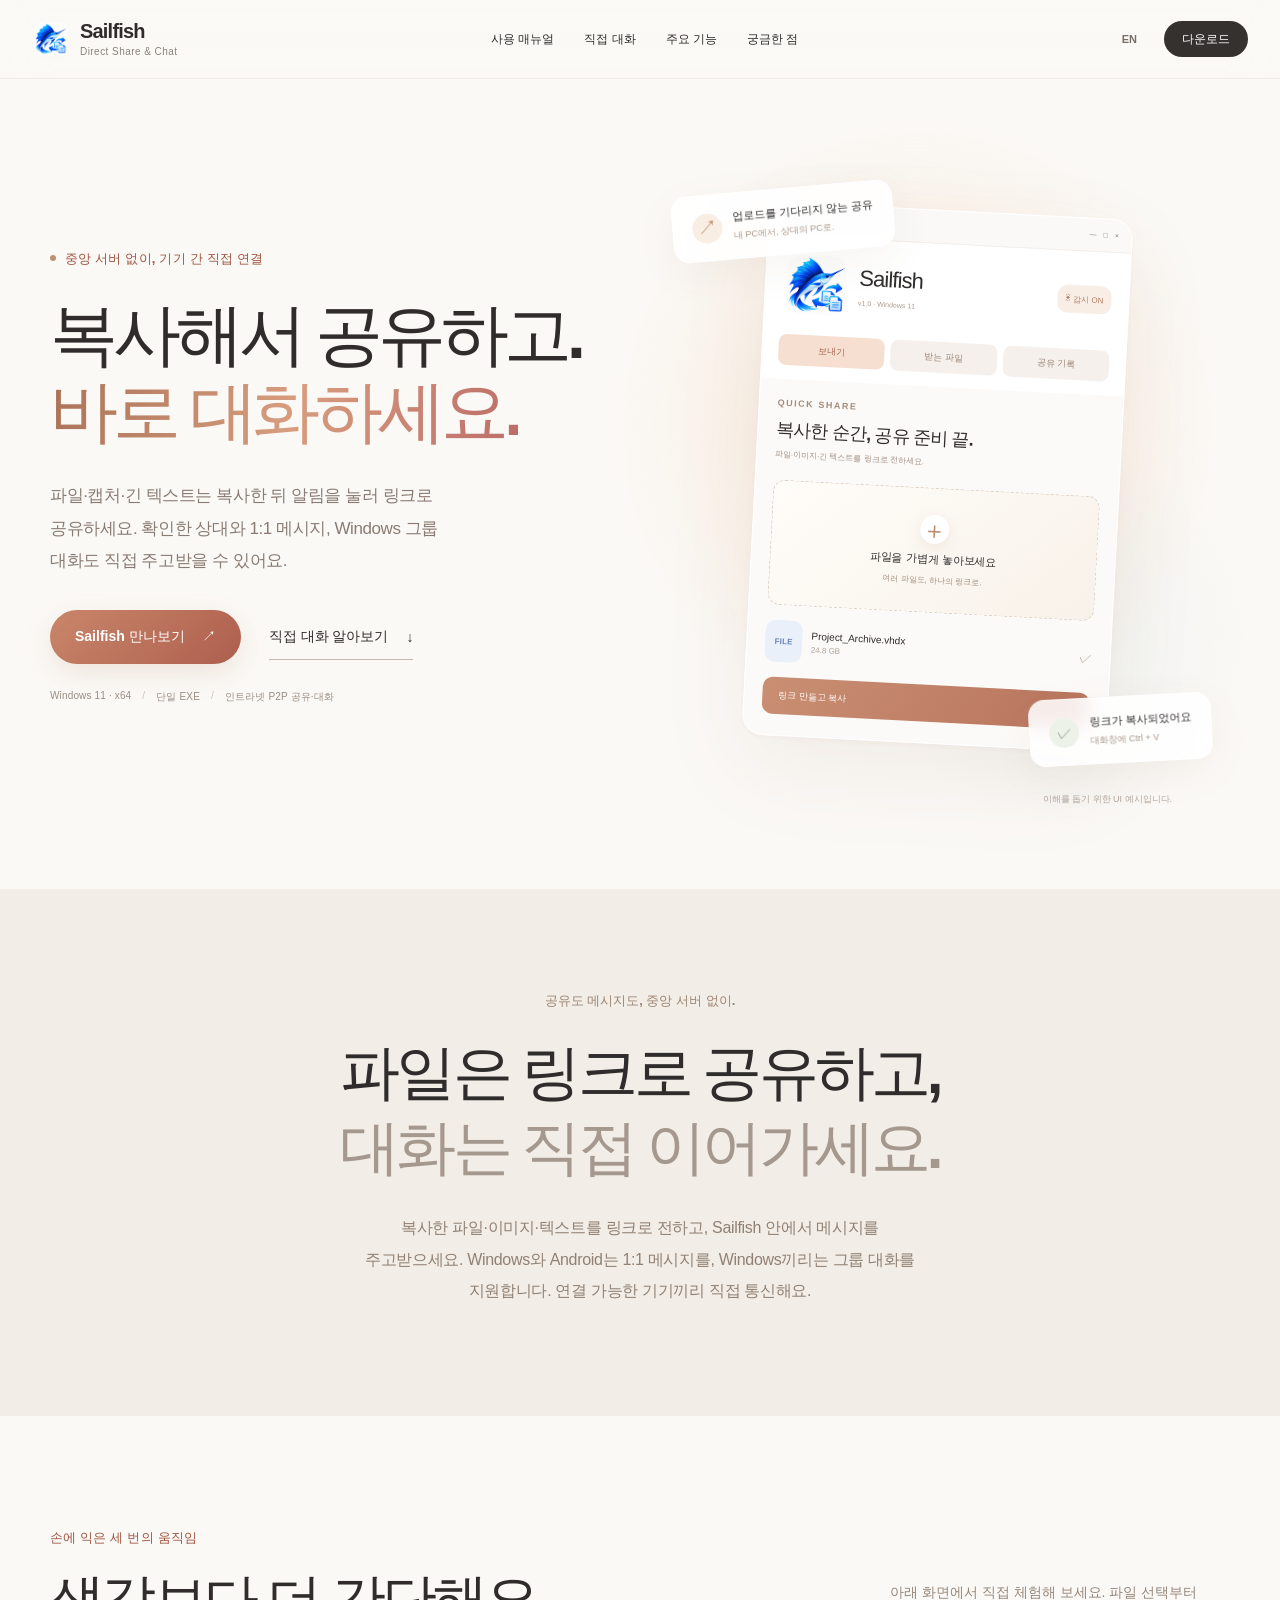
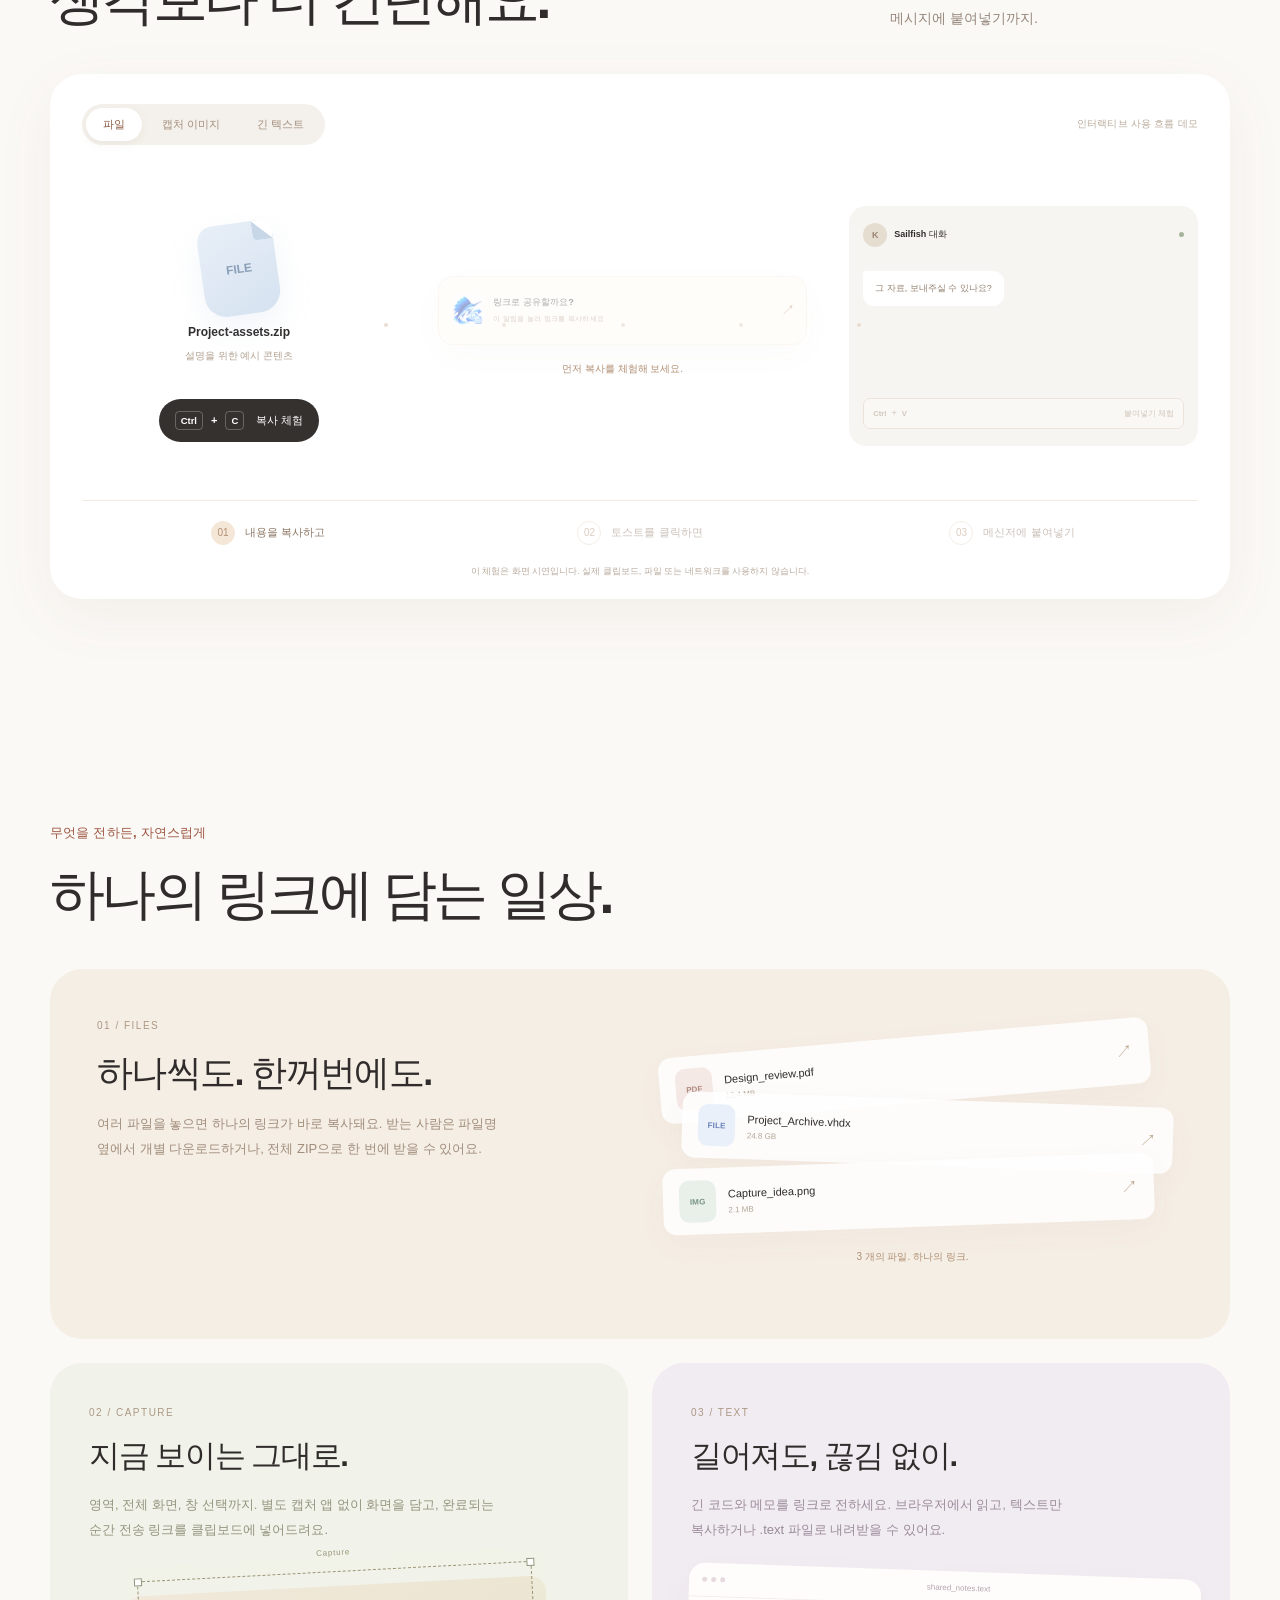
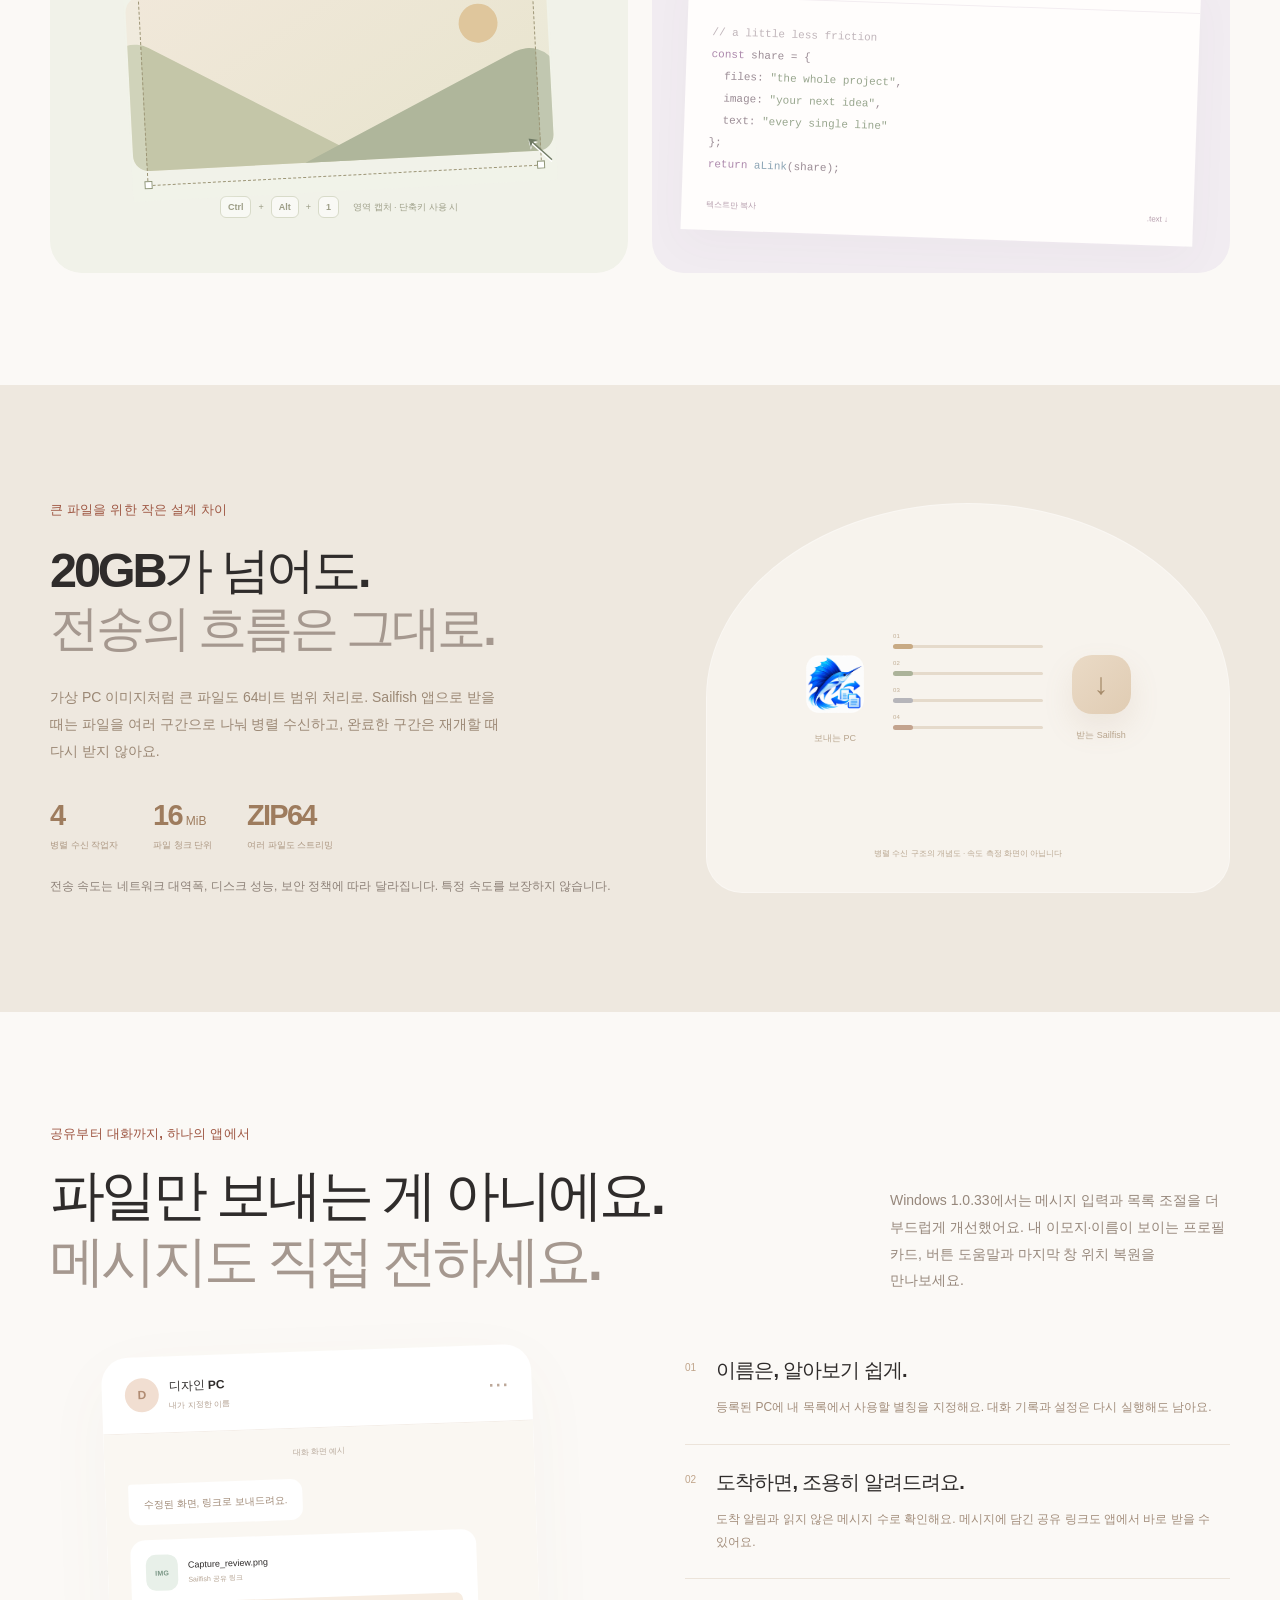
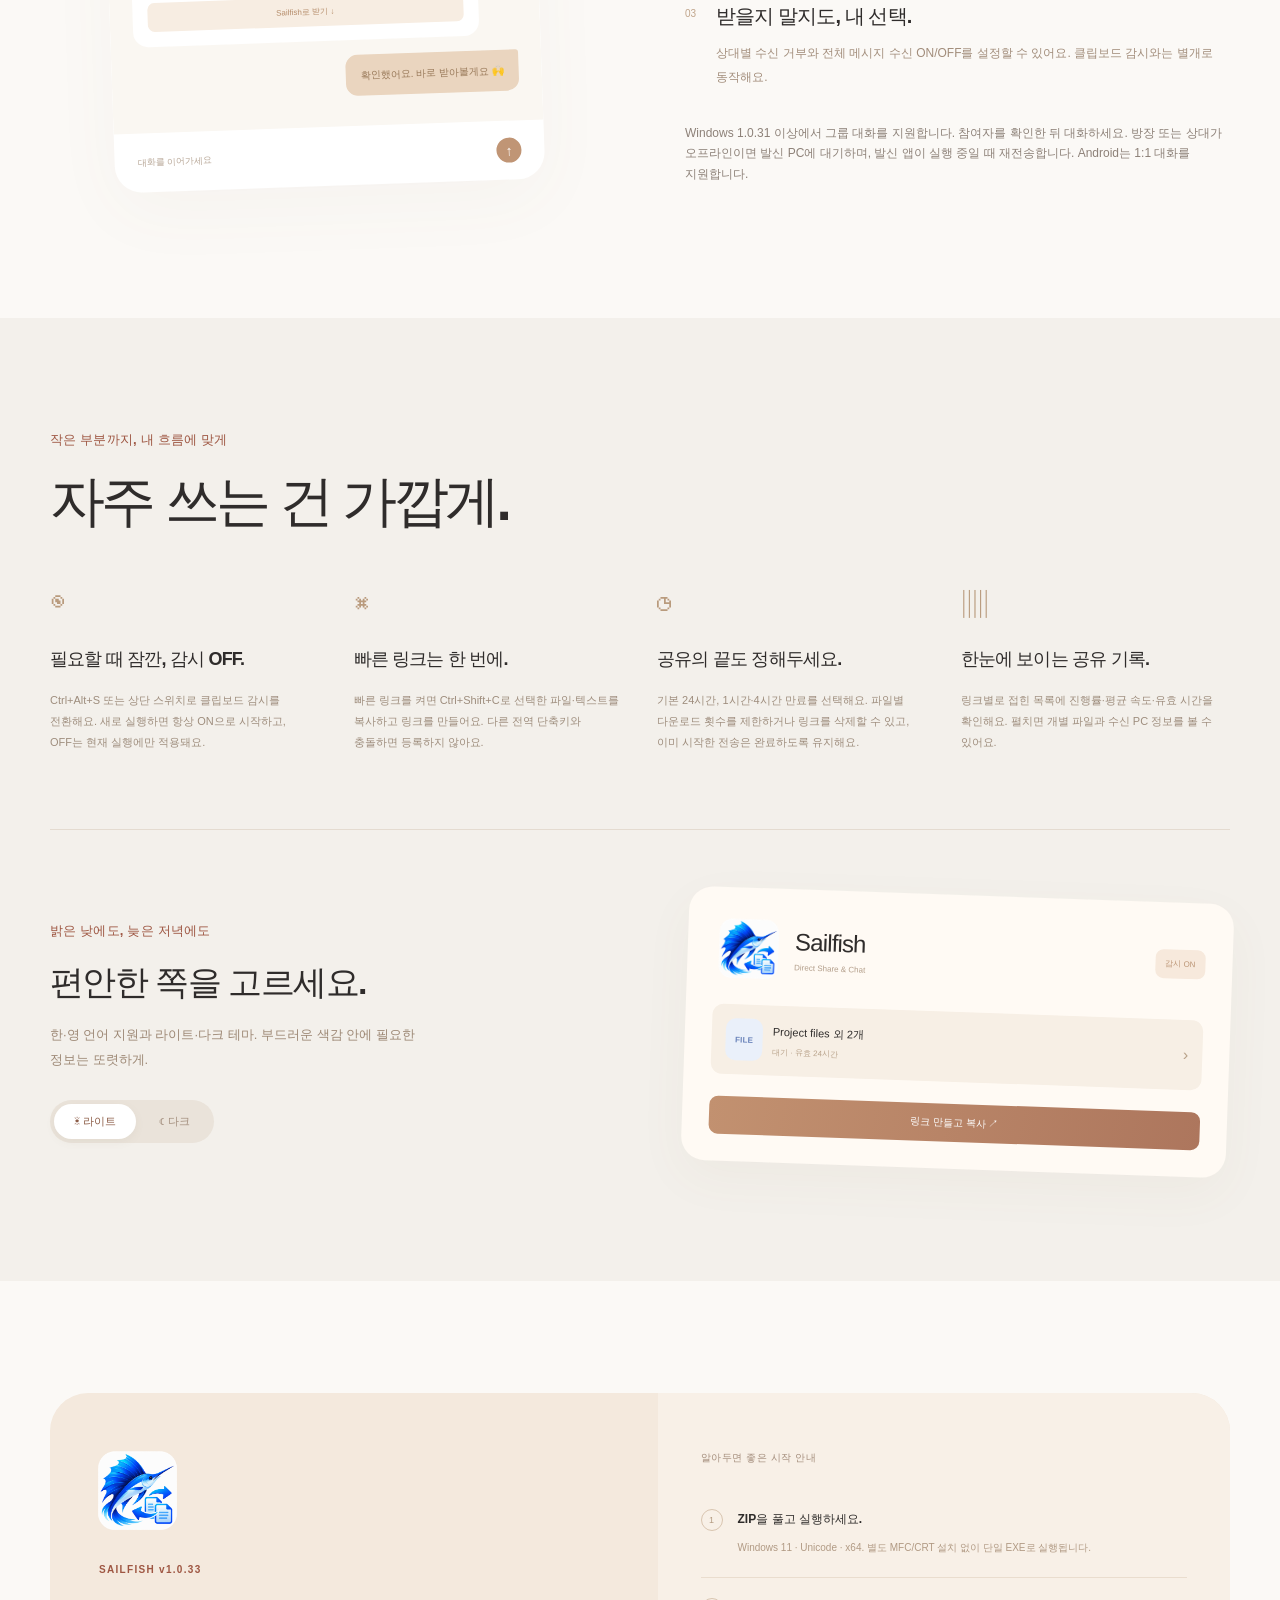
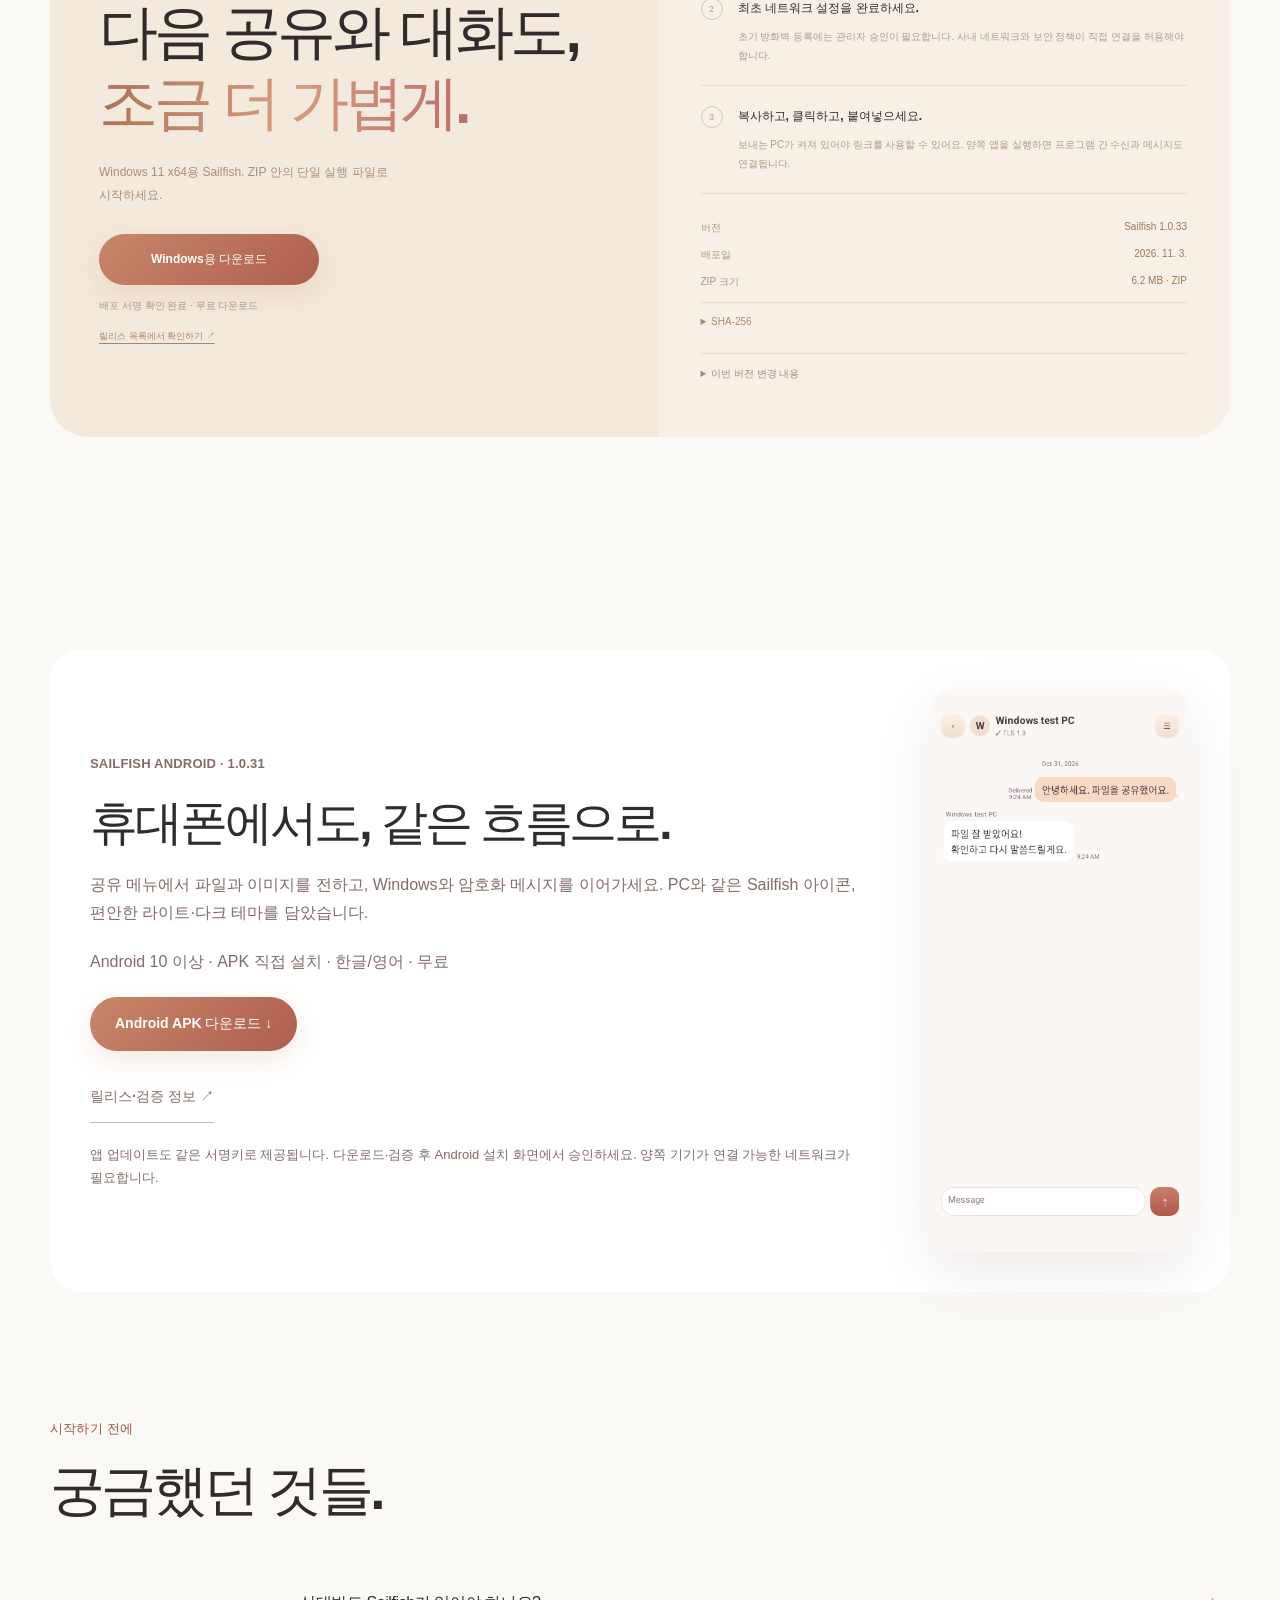
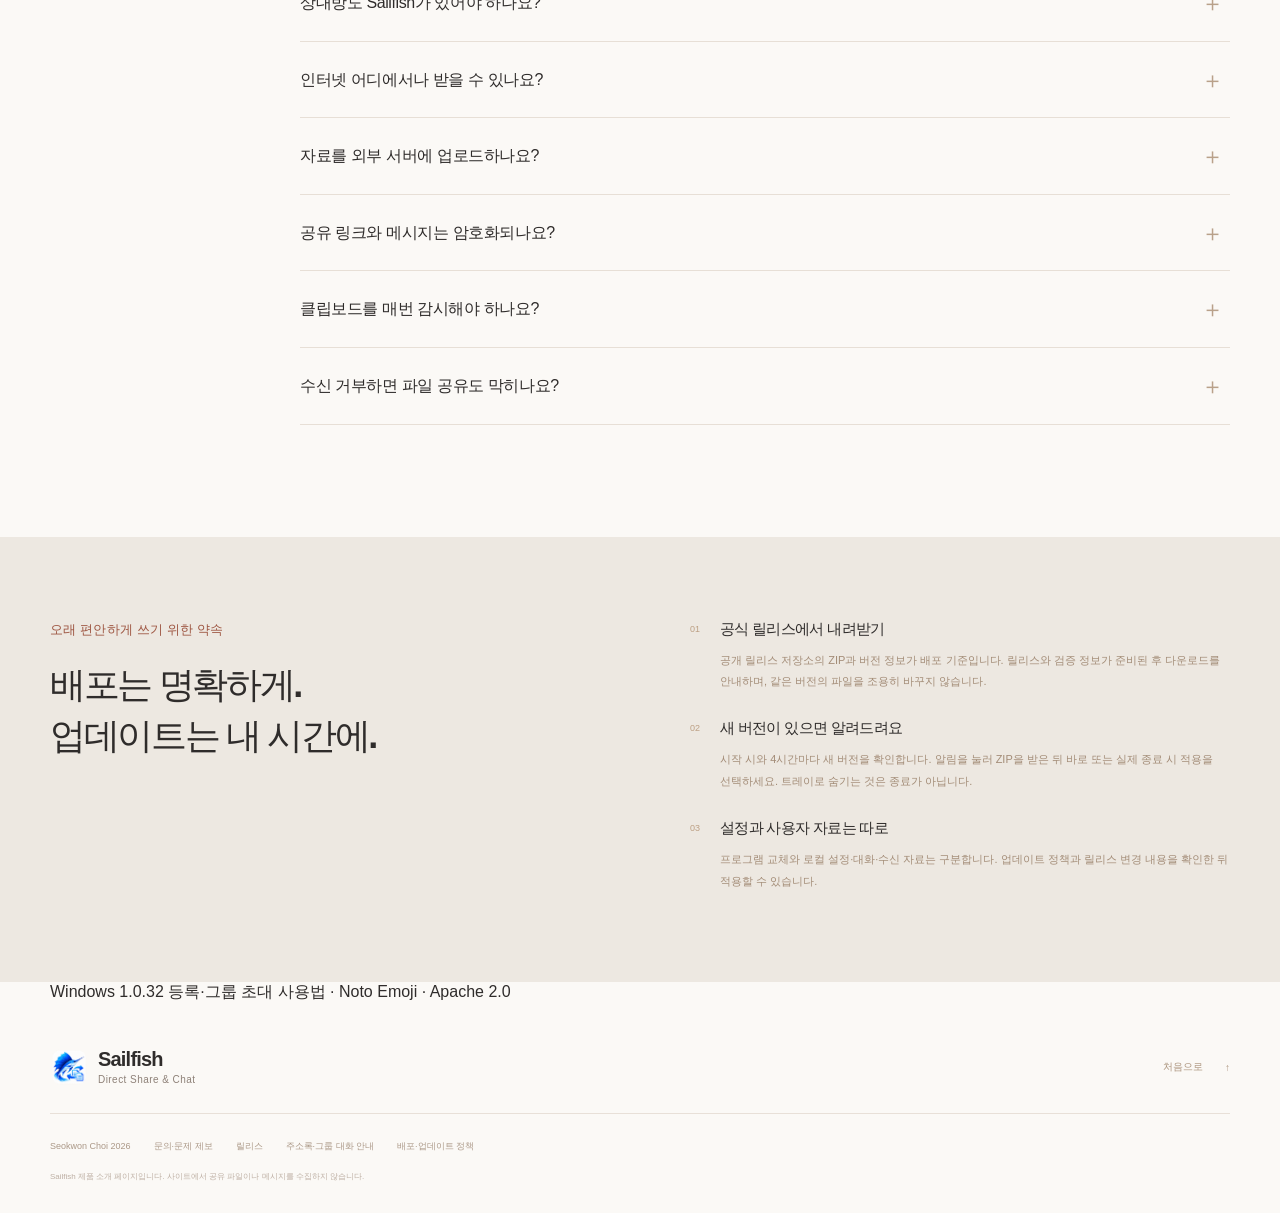
==== commit 9336d25b: "Publish Windows 1.0.33 messaging and file usage update" ====
--- a/index.html
+++ b/index.html
@@ -71,7 +71,7 @@
 
     <section class="speed-section" id="speed"><div class="section-width speed-layout"><div class="speed-copy reveal"><p class="eyebrow" data-ko="큰 파일을 위한 작은 설계 차이" data-en="Thoughtfully built for bigger files">큰 파일을 위한 작은 설계 차이</p><h2><span data-ko="20GB가 넘어도." data-en="Beyond 20GB.">20GB가 넘어도.</span><br><span class="muted-heading" data-ko="전송의 흐름은 그대로." data-en="The same simple flow.">전송의 흐름은 그대로.</span></h2><p data-ko="가상 PC 이미지처럼 큰 파일도 64비트 범위 처리로. Sailfish 앱으로 받을 때는 파일을 여러 구간으로 나눠 병렬 수신하고, 완료한 구간은 재개할 때 다시 받지 않아요." data-en="64-bit range handling supports large files such as virtual machine images. The Sailfish receiver downloads in parallel chunks and reuses completed chunks when resuming.">가상 PC 이미지처럼 큰 파일도 64비트 범위 처리로. Sailfish 앱으로 받을 때는 파일을 여러 구간으로 나눠 병렬 수신하고, 완료한 구간은 재개할 때 다시 받지 않아요.</p><div class="speed-specs"><div><strong>4</strong><span data-ko="병렬 수신 작업자" data-en="parallel receiver workers">병렬 수신 작업자</span></div><div><strong>16<span>MiB</span></strong><span data-ko="파일 청크 단위" data-en="per download chunk">파일 청크 단위</span></div><div><strong>ZIP64</strong><span data-ko="여러 파일도 스트리밍" data-en="streaming for file sets">여러 파일도 스트리밍</span></div></div><p class="fine-print" data-ko="전송 속도는 네트워크 대역폭, 디스크 성능, 보안 정책에 따라 달라집니다. 특정 속도를 보장하지 않습니다." data-en="Transfer speeds depend on network bandwidth, disk performance and security policies. No specific speed is guaranteed.">전송 속도는 네트워크 대역폭, 디스크 성능, 보안 정책에 따라 달라집니다. 특정 속도를 보장하지 않습니다.</p></div><div class="parallel-art reveal" aria-label="파일을 4개 작업자로 나눠 받는 개념도" data-aria-ko="파일을 4개 작업자로 나눠 받는 개념도" data-aria-en="Concept of four parallel receiver workers"><div class="transfer-end"><img src="assets/sailfish-light.png" width="68" height="68" alt=""><span data-ko="보내는 PC" data-en="Sending PC">보내는 PC</span></div><div class="parallel-lanes"><div><span>01</span><i></i><b></b></div><div><span>02</span><i></i><b></b></div><div><span>03</span><i></i><b></b></div><div><span>04</span><i></i><b></b></div></div><div class="transfer-end"><span class="download-orb">↓</span><span data-ko="받는 Sailfish" data-en="Sailfish receiver">받는 Sailfish</span></div><p data-ko="병렬 수신 구조의 개념도 · 속도 측정 화면이 아닙니다" data-en="Illustration of parallel reception · not a speed measurement">병렬 수신 구조의 개념도 · 속도 측정 화면이 아닙니다</p></div></div></section>
 
-    <section class="section-width section-space messages-section" id="messages"><div class="section-heading reveal"><div><p class="eyebrow" data-ko="공유부터 대화까지, 하나의 앱에서" data-en="Sharing and chatting in one app">공유부터 대화까지, 하나의 앱에서</p><h2><span data-ko="파일만 보내는 게 아니에요." data-en="More than file sharing.">파일만 보내는 게 아니에요.</span><br><span class="muted-heading" data-ko="메시지도 직접 전하세요." data-en="Messages, peer to peer.">메시지도 직접 전하세요.</span></h2></div><p data-ko="Windows 1.0.32에서는 IP 등록 요청과 그룹 초대를 수락하면 TLS 등록 후 바로 대화할 수 있어요. 내 프로필의 얼굴 이미지 24개와 폭 조절 목록도 만나보세요." data-en="On Windows 1.0.32, accept an IP contact request or group invitation to register TLS peers and start chatting. Choose from 24 profile faces and resize your contact list.">Windows 1.0.32에서는 IP 등록 요청과 그룹 초대를 수락하면 TLS 등록 후 바로 대화할 수 있어요. 내 프로필의 얼굴 이미지 24개와 폭 조절 목록도 만나보세요.</p></div><div class="message-showcase reveal"><div class="message-preview"><div class="conversation-head"><div class="avatar avatar-coral">D</div><div><strong data-ko="디자인 PC" data-en="Design PC">디자인 PC</strong><span data-ko="내가 지정한 이름" data-en="Your local contact name">내가 지정한 이름</span></div><span class="message-menu" aria-hidden="true">···</span></div><div class="conversation-body"><span class="conversation-time" data-ko="대화 화면 예시" data-en="Illustrative conversation">대화 화면 예시</span><div class="conversation-bubble incoming" data-ko="수정된 화면, 링크로 보내드려요." data-en="Here's a link to the updated screen.">수정된 화면, 링크로 보내드려요.</div><div class="message-attachment"><span class="file-symbol file-green">IMG</span><span><strong>Capture_review.png</strong><small data-ko="Sailfish 공유 링크" data-en="Sailfish share link">Sailfish 공유 링크</small></span><span class="attachment-button" data-ko="Sailfish로 받기 ↓" data-en="Receive with Sailfish ↓">Sailfish로 받기 ↓</span></div><div class="conversation-bubble outgoing" data-ko="확인했어요. 바로 받아볼게요 🙌" data-en="Got it. I'll download it now 🙌">확인했어요. 바로 받아볼게요 🙌</div></div><div class="conversation-input"><span data-ko="대화를 이어가세요" data-en="Keep the conversation going">대화를 이어가세요</span><span aria-hidden="true">↑</span></div></div><div class="message-benefits"><article><span class="benefit-mark">01</span><div><h3 data-ko="이름은, 알아보기 쉽게." data-en="Names that make sense to you.">이름은, 알아보기 쉽게.</h3><p data-ko="등록된 PC에 내 목록에서 사용할 별칭을 지정해요. 대화 기록과 설정은 다시 실행해도 남아요." data-en="Give a registered PC a local nickname. Conversations and settings remain after restarting.">등록된 PC에 내 목록에서 사용할 별칭을 지정해요. 대화 기록과 설정은 다시 실행해도 남아요.</p></div></article><article><span class="benefit-mark">02</span><div><h3 data-ko="도착하면, 조용히 알려드려요." data-en="A little nudge when it arrives.">도착하면, 조용히 알려드려요.</h3><p data-ko="도착 알림과 읽지 않은 메시지 수로 확인해요. 메시지에 담긴 공유 링크도 앱에서 바로 받을 수 있어요." data-en="Arrival notifications and unread counts keep you informed. Shared links in messages can be received directly in the app.">도착 알림과 읽지 않은 메시지 수로 확인해요. 메시지에 담긴 공유 링크도 앱에서 바로 받을 수 있어요.</p></div></article><article><span class="benefit-mark">03</span><div><h3 data-ko="받을지 말지도, 내 선택." data-en="You choose what comes in.">받을지 말지도, 내 선택.</h3><p data-ko="상대별 수신 거부와 전체 메시지 수신 ON/OFF를 설정할 수 있어요. 클립보드 감시와는 별개로 동작해요." data-en="Block incoming messages per contact or turn all message reception off. This is independent of clipboard monitoring.">상대별 수신 거부와 전체 메시지 수신 ON/OFF를 설정할 수 있어요. 클립보드 감시와는 별개로 동작해요.</p></div></article><p class="fine-print" data-ko="Windows 1.0.31 이상에서 그룹 대화를 지원합니다. 참여자를 확인한 뒤 대화하세요. 방장 또는 상대가 오프라인이면 발신 PC에 대기하며, 발신 앱이 실행 중일 때 재전송합니다. Android는 1:1 대화를 지원합니다." data-en="Group chats require Windows 1.0.31 or later and verified participants. Messages wait on the sender’s PC when the owner or a recipient is offline and retry while the sender app is running. Android supports one-to-one chat.">Windows 1.0.31 이상에서 그룹 대화를 지원합니다. 참여자를 확인한 뒤 대화하세요. 방장 또는 상대가 오프라인이면 발신 PC에 대기하며, 발신 앱이 실행 중일 때 재전송합니다. Android는 1:1 대화를 지원합니다.</p></div></div></section>
+    <section class="section-width section-space messages-section" id="messages"><div class="section-heading reveal"><div><p class="eyebrow" data-ko="공유부터 대화까지, 하나의 앱에서" data-en="Sharing and chatting in one app">공유부터 대화까지, 하나의 앱에서</p><h2><span data-ko="파일만 보내는 게 아니에요." data-en="More than file sharing.">파일만 보내는 게 아니에요.</span><br><span class="muted-heading" data-ko="메시지도 직접 전하세요." data-en="Messages, peer to peer.">메시지도 직접 전하세요.</span></h2></div><p data-ko="Windows 1.0.33에서는 메시지 입력과 목록 조절을 더 부드럽게 개선했어요. 내 이모지·이름이 보이는 프로필 카드, 버튼 도움말과 마지막 창 위치 복원을 만나보세요." data-en="Windows 1.0.33 improves message input and sidebar resizing. See your emoji and name in a profile card, discover button tips, and return to your last window position.">Windows 1.0.33에서는 메시지 입력과 목록 조절을 더 부드럽게 개선했어요. 내 이모지·이름이 보이는 프로필 카드, 버튼 도움말과 마지막 창 위치 복원을 만나보세요.</p></div><div class="message-showcase reveal"><div class="message-preview"><div class="conversation-head"><div class="avatar avatar-coral">D</div><div><strong data-ko="디자인 PC" data-en="Design PC">디자인 PC</strong><span data-ko="내가 지정한 이름" data-en="Your local contact name">내가 지정한 이름</span></div><span class="message-menu" aria-hidden="true">···</span></div><div class="conversation-body"><span class="conversation-time" data-ko="대화 화면 예시" data-en="Illustrative conversation">대화 화면 예시</span><div class="conversation-bubble incoming" data-ko="수정된 화면, 링크로 보내드려요." data-en="Here's a link to the updated screen.">수정된 화면, 링크로 보내드려요.</div><div class="message-attachment"><span class="file-symbol file-green">IMG</span><span><strong>Capture_review.png</strong><small data-ko="Sailfish 공유 링크" data-en="Sailfish share link">Sailfish 공유 링크</small></span><span class="attachment-button" data-ko="Sailfish로 받기 ↓" data-en="Receive with Sailfish ↓">Sailfish로 받기 ↓</span></div><div class="conversation-bubble outgoing" data-ko="확인했어요. 바로 받아볼게요 🙌" data-en="Got it. I'll download it now 🙌">확인했어요. 바로 받아볼게요 🙌</div></div><div class="conversation-input"><span data-ko="대화를 이어가세요" data-en="Keep the conversation going">대화를 이어가세요</span><span aria-hidden="true">↑</span></div></div><div class="message-benefits"><article><span class="benefit-mark">01</span><div><h3 data-ko="이름은, 알아보기 쉽게." data-en="Names that make sense to you.">이름은, 알아보기 쉽게.</h3><p data-ko="등록된 PC에 내 목록에서 사용할 별칭을 지정해요. 대화 기록과 설정은 다시 실행해도 남아요." data-en="Give a registered PC a local nickname. Conversations and settings remain after restarting.">등록된 PC에 내 목록에서 사용할 별칭을 지정해요. 대화 기록과 설정은 다시 실행해도 남아요.</p></div></article><article><span class="benefit-mark">02</span><div><h3 data-ko="도착하면, 조용히 알려드려요." data-en="A little nudge when it arrives.">도착하면, 조용히 알려드려요.</h3><p data-ko="도착 알림과 읽지 않은 메시지 수로 확인해요. 메시지에 담긴 공유 링크도 앱에서 바로 받을 수 있어요." data-en="Arrival notifications and unread counts keep you informed. Shared links in messages can be received directly in the app.">도착 알림과 읽지 않은 메시지 수로 확인해요. 메시지에 담긴 공유 링크도 앱에서 바로 받을 수 있어요.</p></div></article><article><span class="benefit-mark">03</span><div><h3 data-ko="받을지 말지도, 내 선택." data-en="You choose what comes in.">받을지 말지도, 내 선택.</h3><p data-ko="상대별 수신 거부와 전체 메시지 수신 ON/OFF를 설정할 수 있어요. 클립보드 감시와는 별개로 동작해요." data-en="Block incoming messages per contact or turn all message reception off. This is independent of clipboard monitoring.">상대별 수신 거부와 전체 메시지 수신 ON/OFF를 설정할 수 있어요. 클립보드 감시와는 별개로 동작해요.</p></div></article><p class="fine-print" data-ko="Windows 1.0.31 이상에서 그룹 대화를 지원합니다. 참여자를 확인한 뒤 대화하세요. 방장 또는 상대가 오프라인이면 발신 PC에 대기하며, 발신 앱이 실행 중일 때 재전송합니다. Android는 1:1 대화를 지원합니다." data-en="Group chats require Windows 1.0.31 or later and verified participants. Messages wait on the sender’s PC when the owner or a recipient is offline and retry while the sender app is running. Android supports one-to-one chat.">Windows 1.0.31 이상에서 그룹 대화를 지원합니다. 참여자를 확인한 뒤 대화하세요. 방장 또는 상대가 오프라인이면 발신 PC에 대기하며, 발신 앱이 실행 중일 때 재전송합니다. Android는 1:1 대화를 지원합니다.</p></div></div></section>
 
     <section class="details-section"><div class="section-width section-space"><div class="section-heading reveal"><div><p class="eyebrow" data-ko="작은 부분까지, 내 흐름에 맞게" data-en="The details fit your flow">작은 부분까지, 내 흐름에 맞게</p><h2 data-ko="자주 쓰는 건 가깝게." data-en="Keep the everyday close.">자주 쓰는 건 가깝게.</h2></div></div><div class="details-grid"><article class="detail-card reveal"><span class="detail-icon">◉</span><h3 data-ko="필요할 때 잠깐, 감시 OFF." data-en="Pause monitoring when you need to.">필요할 때 잠깐, 감시 OFF.</h3><p data-ko="Ctrl+Alt+S 또는 상단 스위치로 클립보드 감시를 전환해요. 새로 실행하면 항상 ON으로 시작하고, OFF는 현재 실행에만 적용돼요." data-en="Toggle clipboard monitoring with Ctrl+Alt+S or the top switch. Each launch starts ON; OFF applies only to the current run.">Ctrl+Alt+S 또는 상단 스위치로 클립보드 감시를 전환해요. 새로 실행하면 항상 ON으로 시작하고, OFF는 현재 실행에만 적용돼요.</p></article><article class="detail-card reveal"><span class="detail-icon">⌘</span><h3 data-ko="빠른 링크는 한 번에." data-en="A shortcut to a share link.">빠른 링크는 한 번에.</h3><p data-ko="빠른 링크를 켜면 Ctrl+Shift+C로 선택한 파일·텍스트를 복사하고 링크를 만들어요. 다른 전역 단축키와 충돌하면 등록하지 않아요." data-en="Enable Quick link to copy selected files or text and create a link with Ctrl+Shift+C. Registration is skipped if another global shortcut conflicts.">빠른 링크를 켜면 Ctrl+Shift+C로 선택한 파일·텍스트를 복사하고 링크를 만들어요. 다른 전역 단축키와 충돌하면 등록하지 않아요.</p></article><article class="detail-card reveal"><span class="detail-icon">◷</span><h3 data-ko="공유의 끝도 정해두세요." data-en="Give sharing a clear ending.">공유의 끝도 정해두세요.</h3><p data-ko="기본 24시간, 1시간·4시간 만료를 선택해요. 파일별 다운로드 횟수를 제한하거나 링크를 삭제할 수 있고, 이미 시작한 전송은 완료하도록 유지해요." data-en="Choose the default 24-hour lifetime or 1 or 4 hours. Set per-file download limits or revoke a link; transfers already admitted can finish.">기본 24시간, 1시간·4시간 만료를 선택해요. 파일별 다운로드 횟수를 제한하거나 링크를 삭제할 수 있고, 이미 시작한 전송은 완료하도록 유지해요.</p></article><article class="detail-card reveal"><span class="detail-icon">▥</span><h3 data-ko="한눈에 보이는 공유 기록." data-en="A clear view of what you shared.">한눈에 보이는 공유 기록.</h3><p data-ko="링크별로 접힌 목록에 진행률·평균 속도·유효 시간을 확인해요. 펼치면 개별 파일과 수신 PC 정보를 볼 수 있어요." data-en="Collapsed link groups show progress, average speed and expiry. Expand a group for individual files and receiving PC information.">링크별로 접힌 목록에 진행률·평균 속도·유효 시간을 확인해요. 펼치면 개별 파일과 수신 PC 정보를 볼 수 있어요.</p></article></div>
       <div class="theme-showcase reveal"><div><p class="eyebrow" data-ko="밝은 낮에도, 늦은 저녁에도" data-en="For brighter days and later nights">밝은 낮에도, 늦은 저녁에도</p><h3 data-ko="편안한 쪽을 고르세요." data-en="Find your comfortable side.">편안한 쪽을 고르세요.</h3><p data-ko="한·영 언어 지원과 라이트·다크 테마. 부드러운 색감 안에 필요한 정보는 또렷하게." data-en="Korean and English. Light and dark. Soft colors, with the information you need kept clear.">한·영 언어 지원과 라이트·다크 테마. 부드러운 색감 안에 필요한 정보는 또렷하게.</p><div class="segmented theme-controls" role="group" aria-label="앱 테마 예시" data-aria-ko="앱 테마 예시" data-aria-en="App theme illustration"><button type="button" data-preview-theme="light" class="active" aria-pressed="true"><span aria-hidden="true">☀</span> <span data-ko="라이트" data-en="Light">라이트</span></button><button type="button" data-preview-theme="dark" aria-pressed="false"><span aria-hidden="true">☾</span> <span data-ko="다크" data-en="Dark">다크</span></button></div></div><div class="theme-mini-app" id="theme-preview" data-theme="light"><div class="theme-mini-brand"><img id="theme-logo" src="assets/sailfish-light.png" width="78" height="78" alt="Sailfish"><span><strong>Sailfish</strong><small>Direct Share &amp; Chat</small></span><span class="theme-status" data-ko="감시 ON" data-en="Monitor ON">감시 ON</span></div><div class="theme-mini-file"><span class="file-symbol file-blue">FILE</span><span><strong>Project files <span data-ko="외 2개" data-en="+ 2 more">외 2개</span></strong><small data-ko="대기 · 유효 24시간" data-en="Waiting · available for 24h">대기 · 유효 24시간</small></span><span>›</span></div><div class="theme-mini-button" data-ko="링크 만들고 복사 ↗" data-en="Create & copy link ↗">링크 만들고 복사 ↗</div></div></div></div></section>
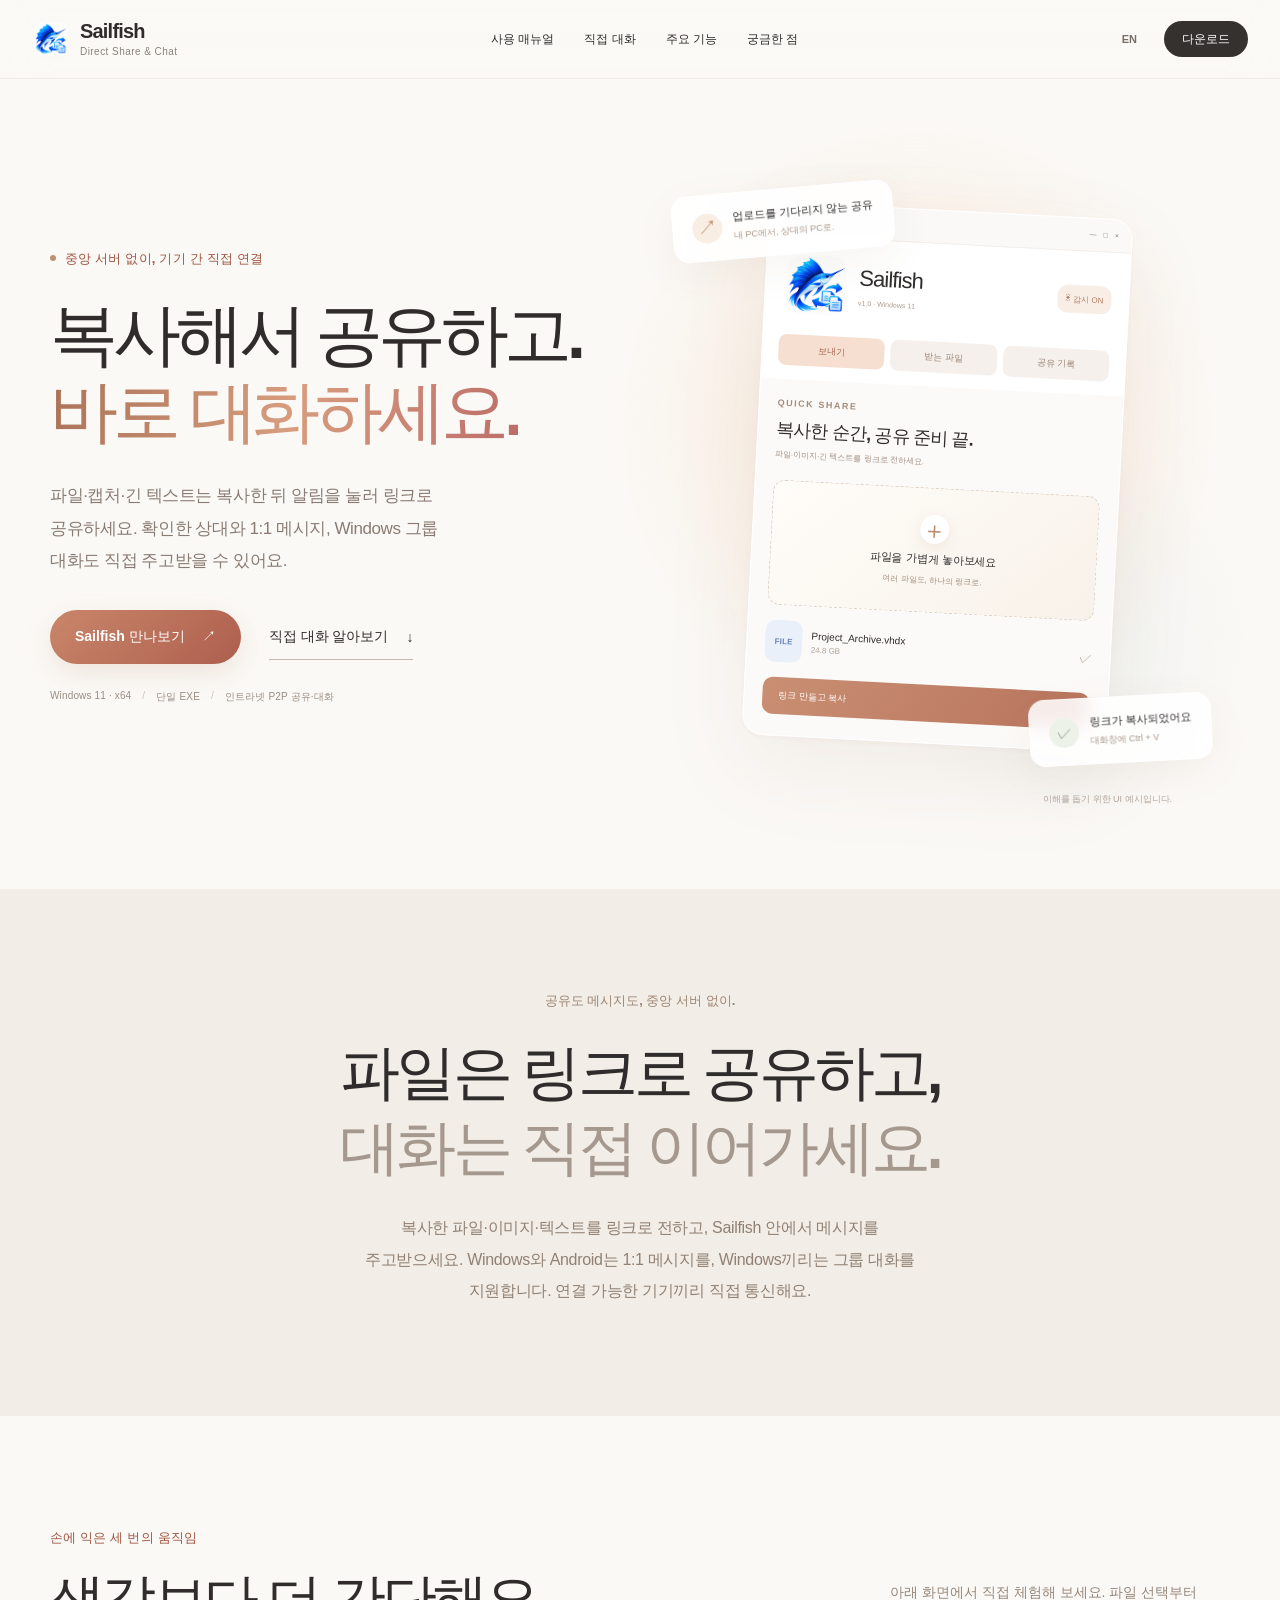
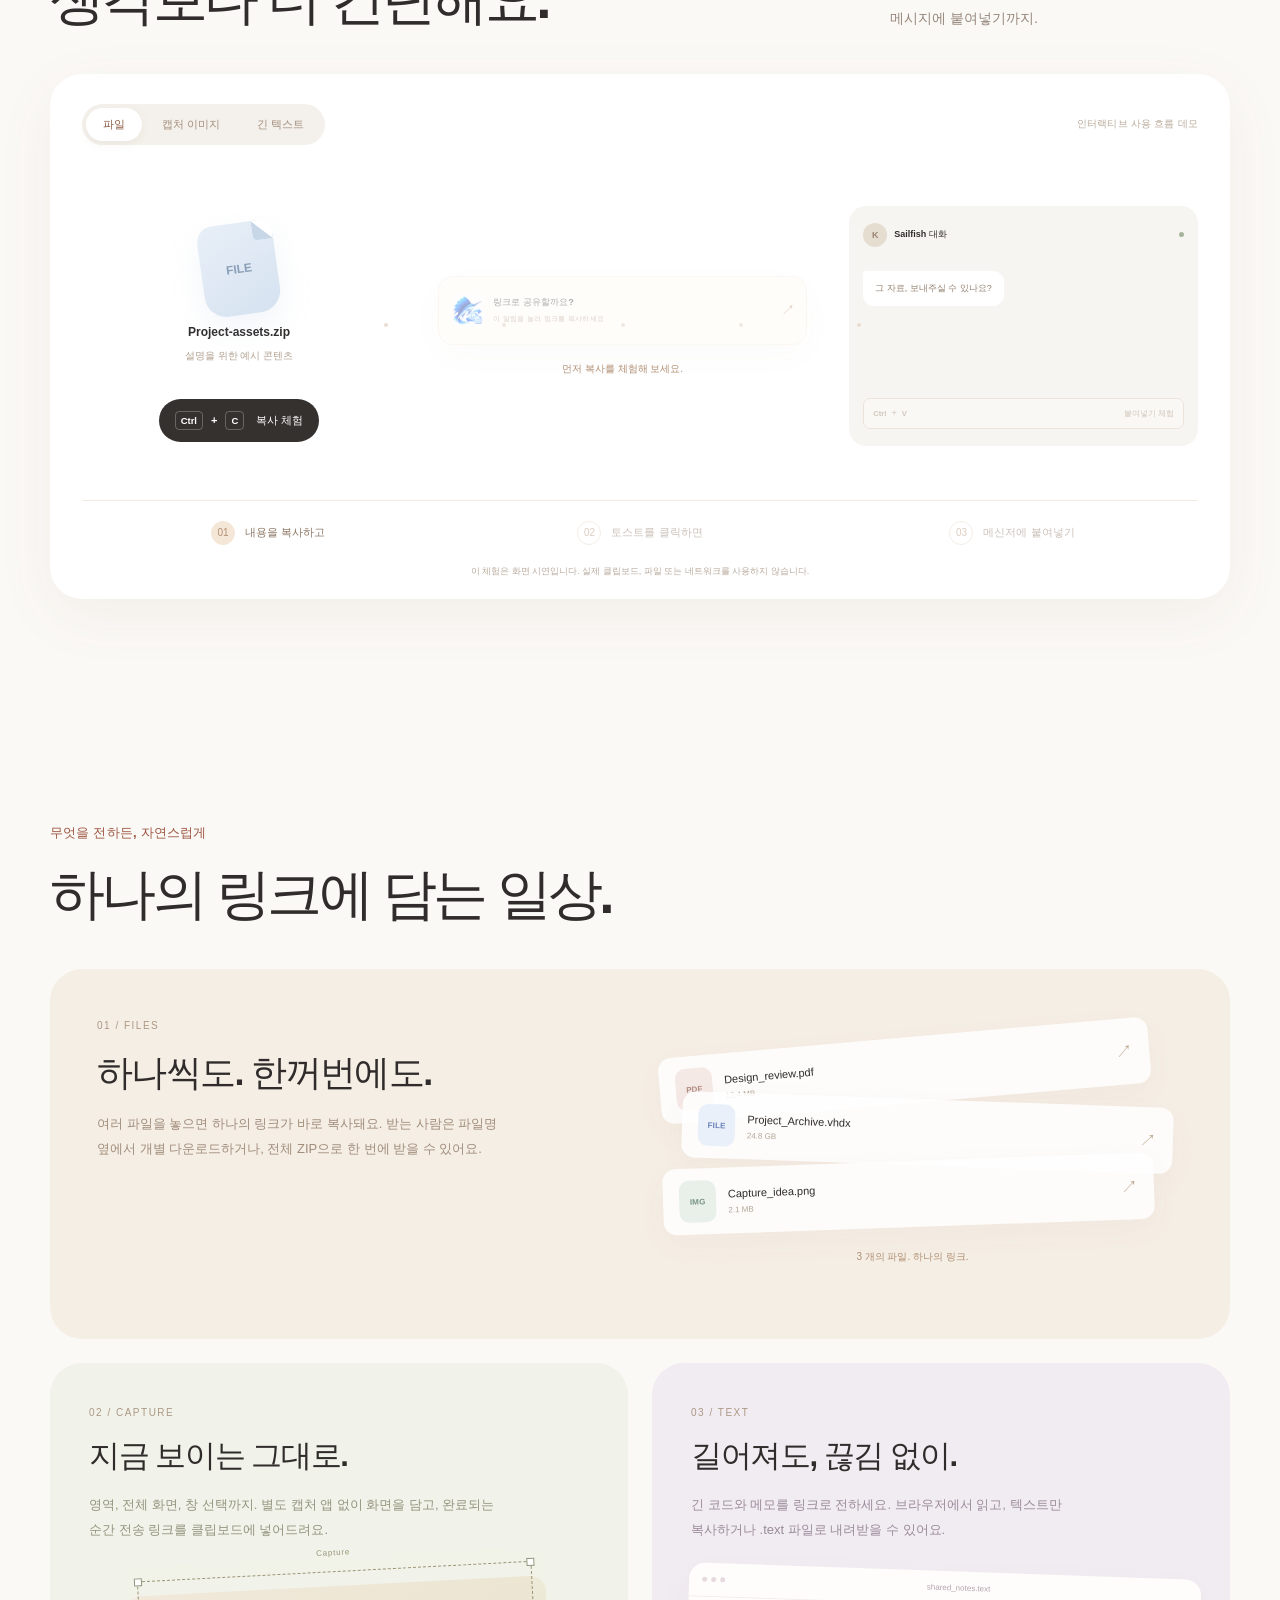
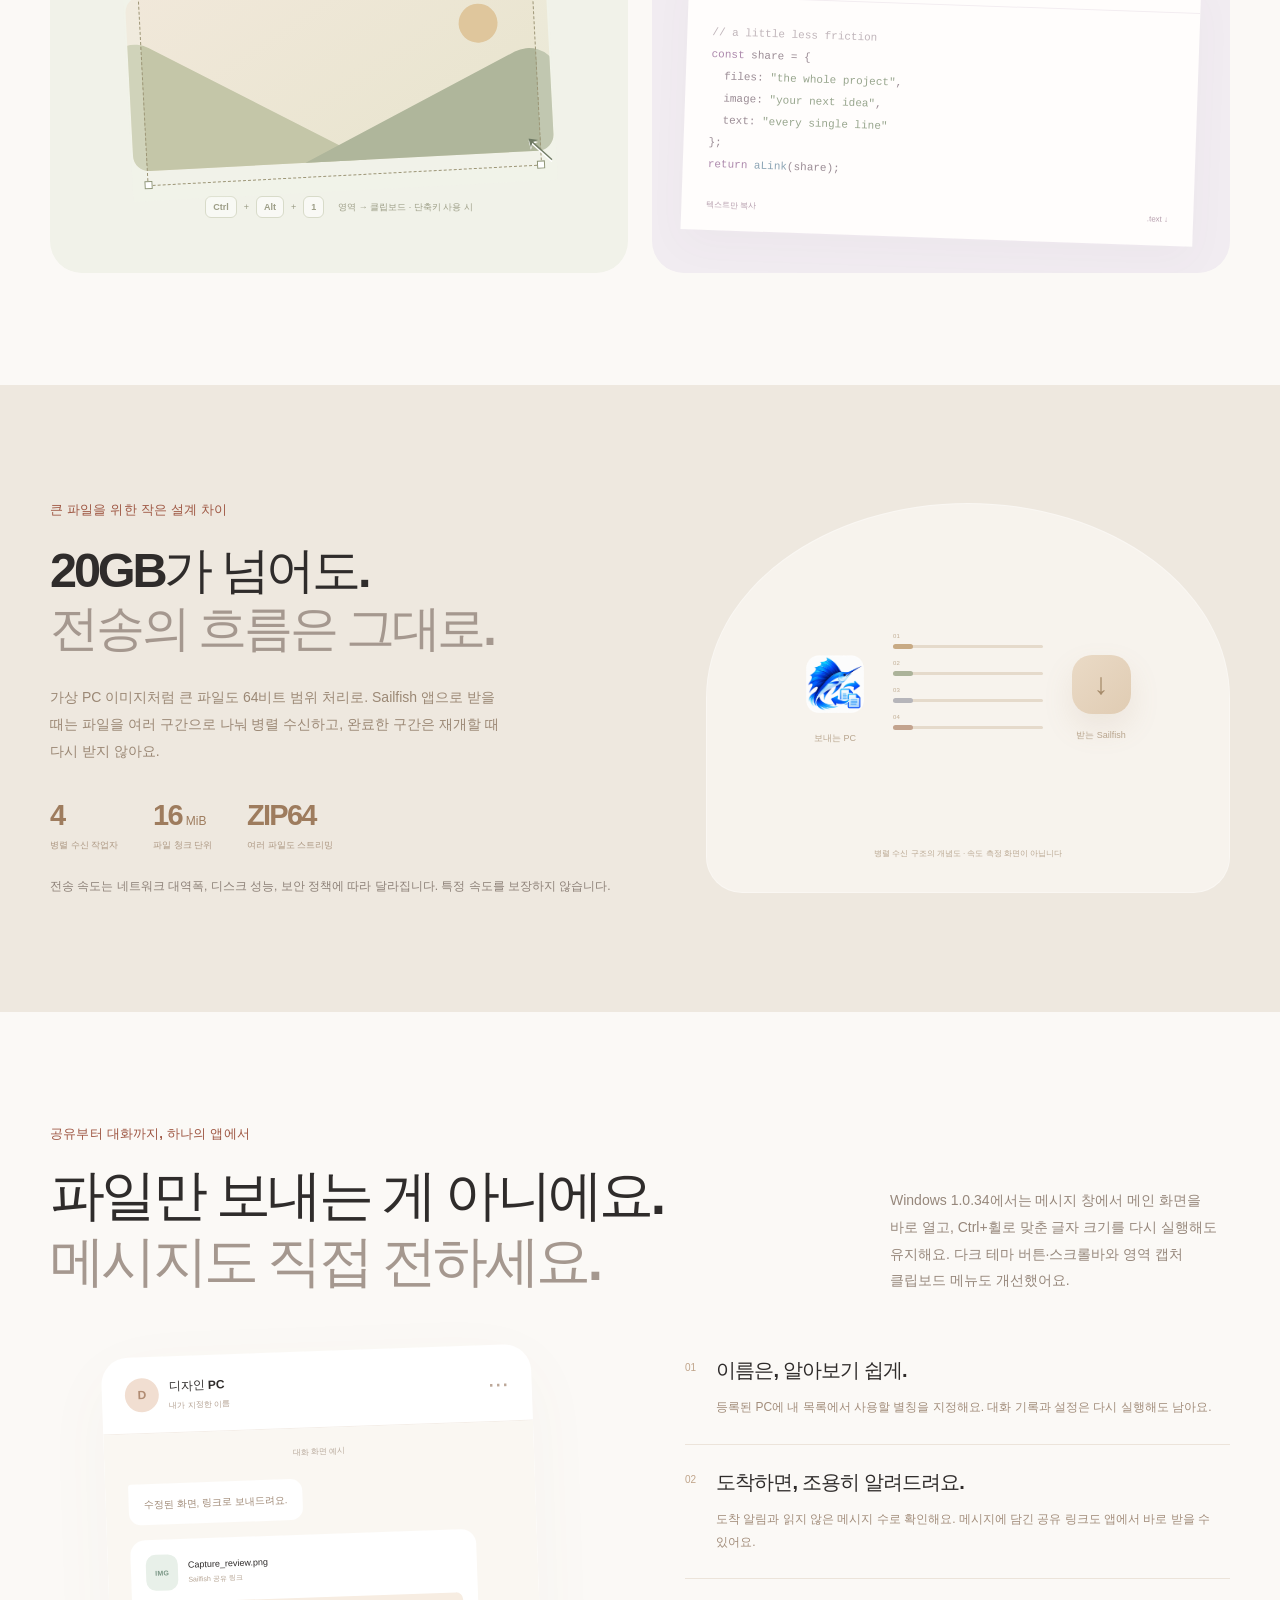
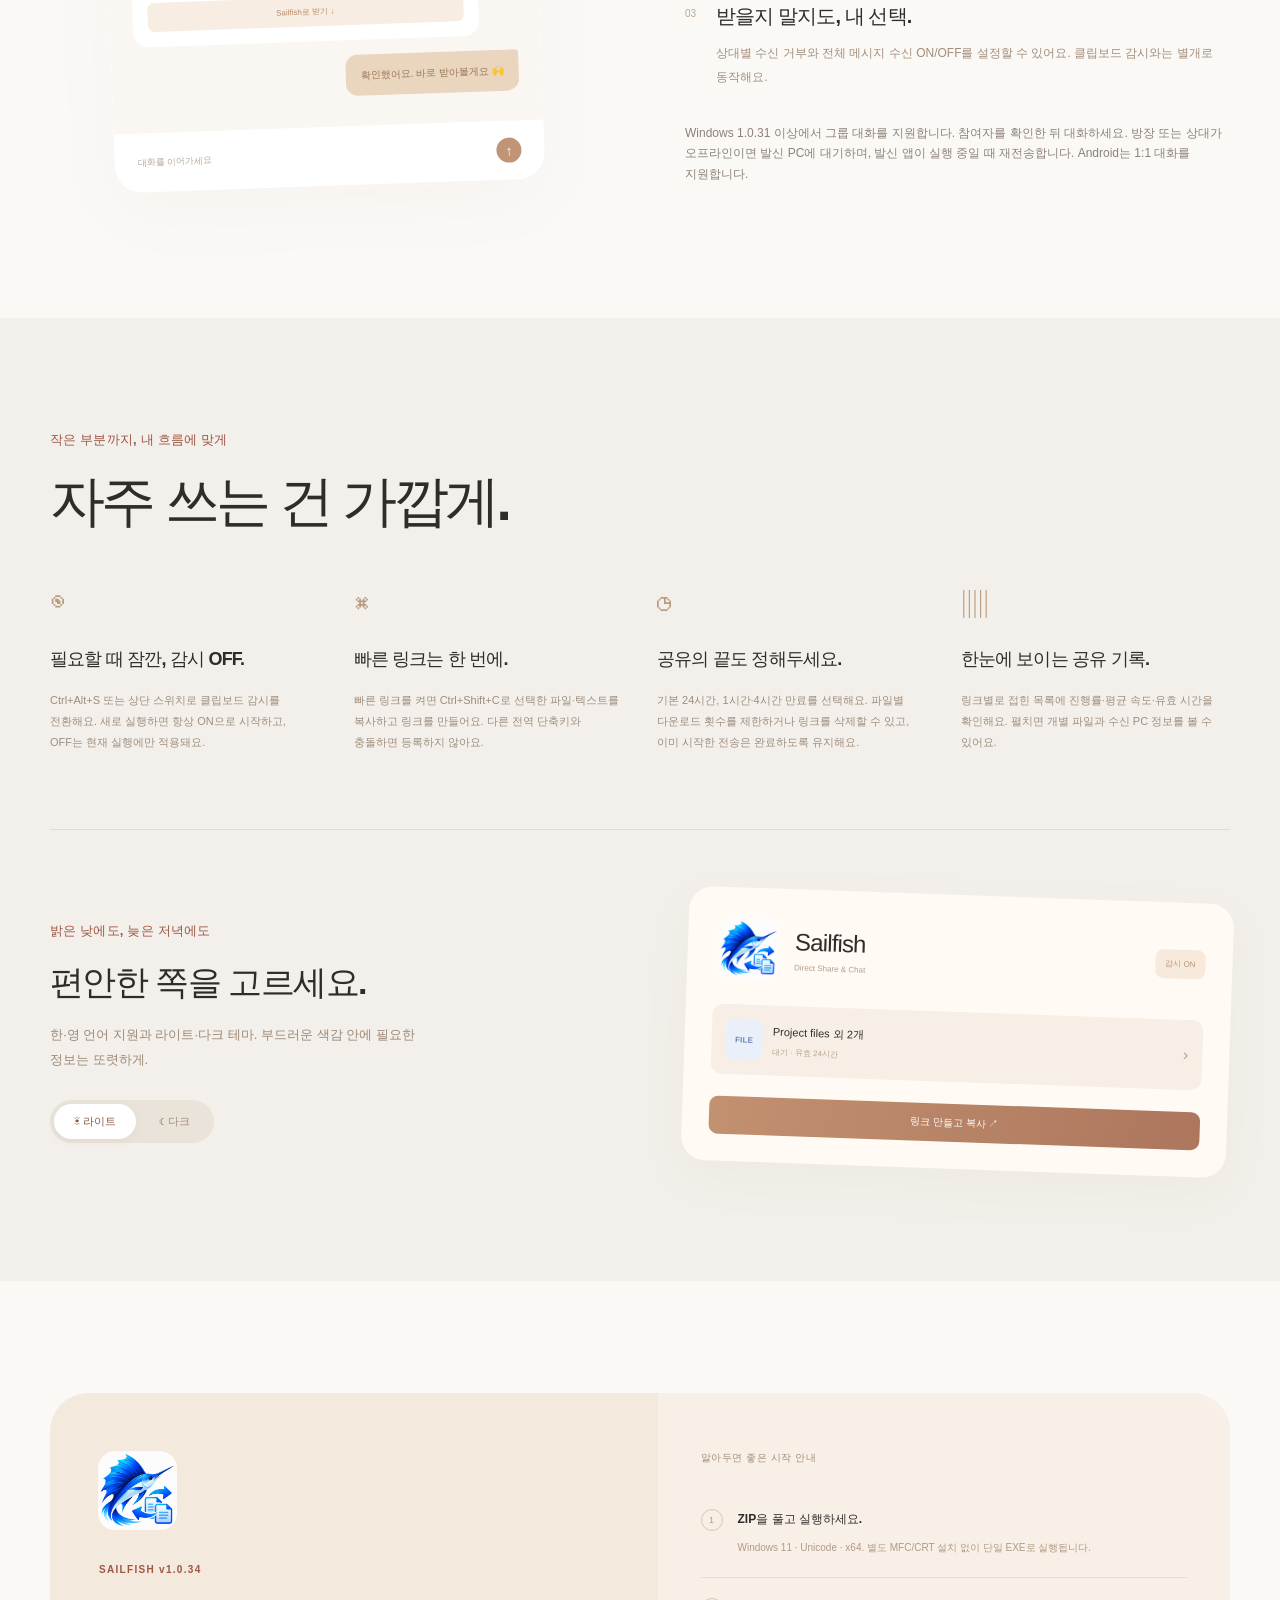
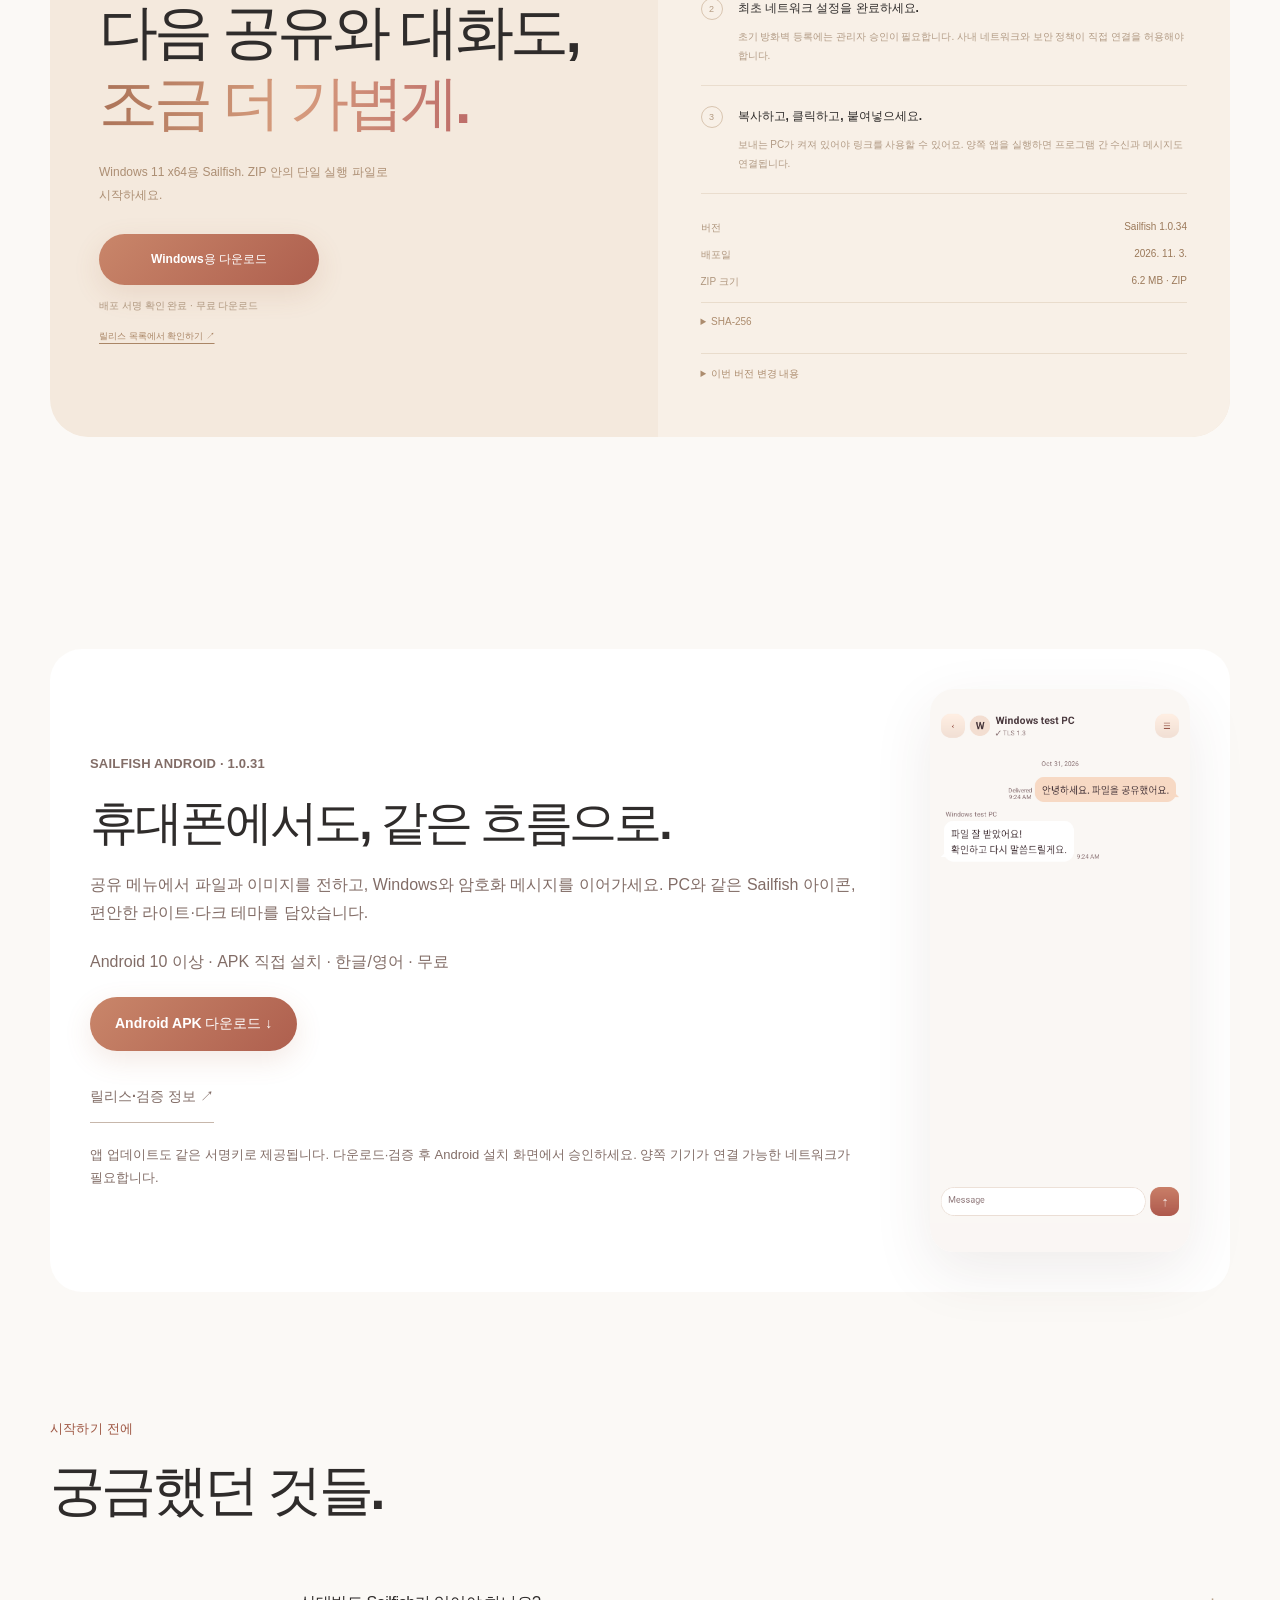
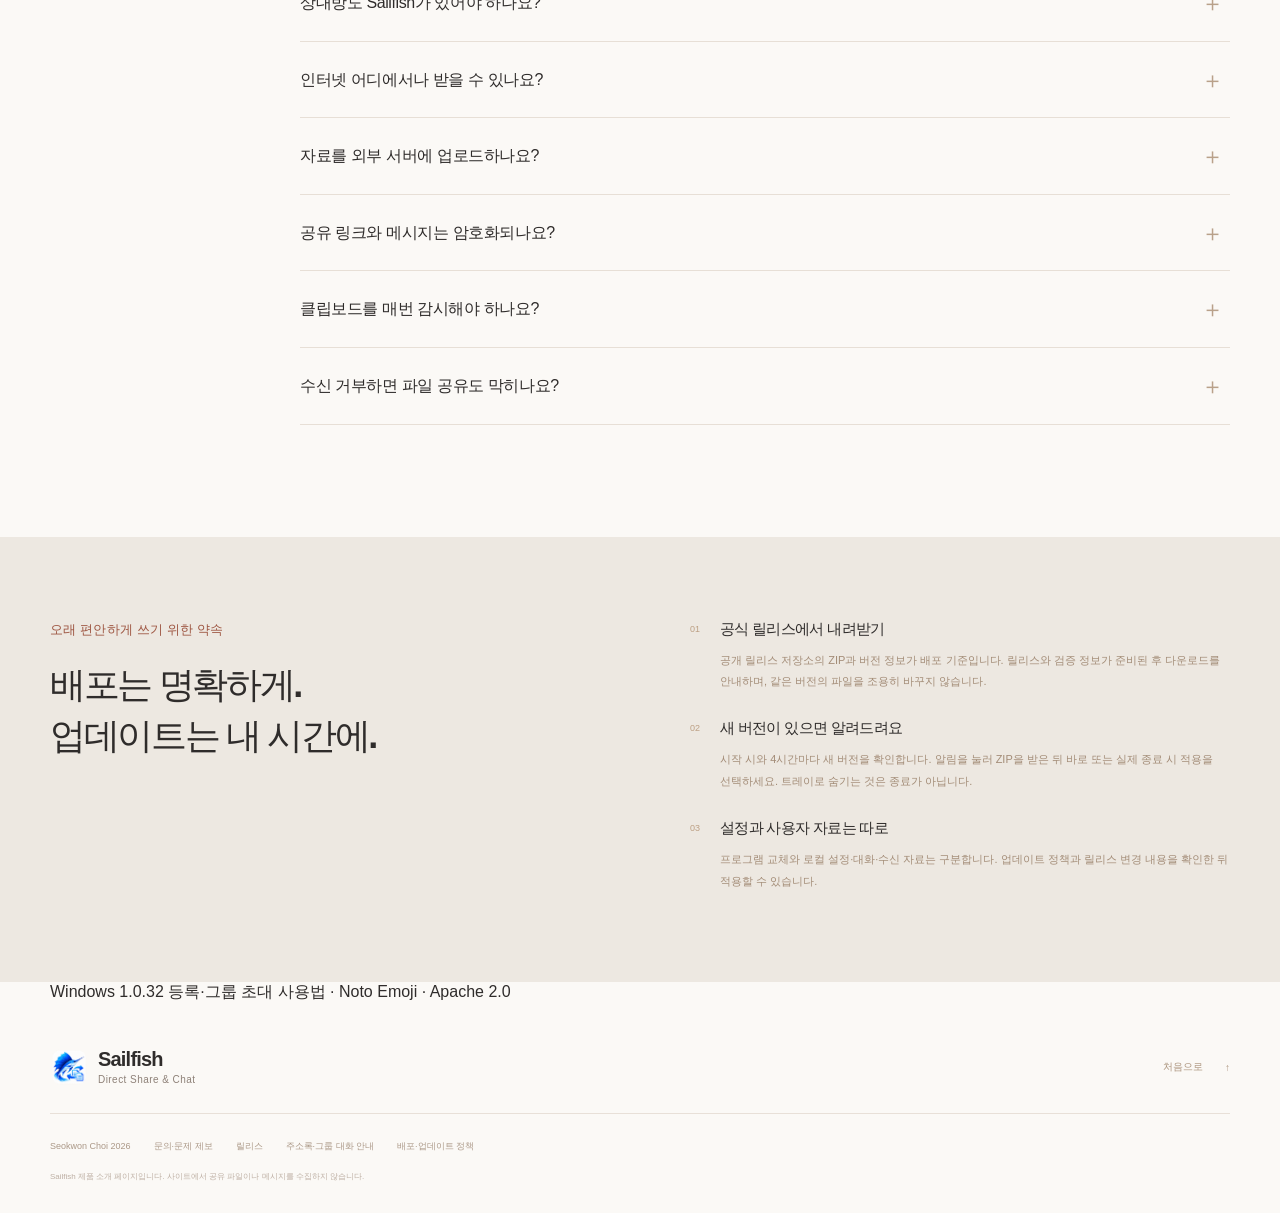
==== commit c9eb14d3: "Publish Windows 1.0.34 release information and updated user manual" ====
--- a/index.html
+++ b/index.html
@@ -59,7 +59,7 @@
 
     <section class="section-width section-space" id="features" aria-labelledby="features-heading"><div class="section-heading reveal"><div><p class="eyebrow" data-ko="무엇을 전하든, 자연스럽게" data-en="Whatever you share, keep it natural">무엇을 전하든, 자연스럽게</p><h2 id="features-heading" data-ko="하나의 링크에 담는 일상." data-en="Your everyday work. One link.">하나의 링크에 담는 일상.</h2></div></div>
       <div class="content-grid"><article class="feature-card feature-files reveal"><div class="card-copy"><span class="card-tag">01 / FILES</span><h3 data-ko="하나씩도. 한꺼번에도." data-en="One file. Or the whole set.">하나씩도. 한꺼번에도.</h3><p data-ko="여러 파일을 놓으면 하나의 링크가 바로 복사돼요. 받는 사람은 파일명 옆에서 개별 다운로드하거나, 전체 ZIP으로 한 번에 받을 수 있어요." data-en="Drop multiple files to instantly copy a single link. Recipients can download each file next to its name, or take the whole set as a ZIP.">여러 파일을 놓으면 하나의 링크가 바로 복사돼요. 받는 사람은 파일명 옆에서 개별 다운로드하거나, 전체 ZIP으로 한 번에 받을 수 있어요.</p></div><div class="file-stack" aria-hidden="true"><div><span class="file-symbol file-rose">PDF</span><span>Design_review.pdf<small>12.4 MB</small></span><span>↗</span></div><div><span class="file-symbol file-blue">FILE</span><span>Project_Archive.vhdx<small>24.8 GB</small></span><span>↗</span></div><div><span class="file-symbol file-green">IMG</span><span>Capture_idea.png<small>2.1 MB</small></span><span>↗</span></div><span class="stack-link">3 <span data-ko="개의 파일. 하나의 링크." data-en="files. One link.">개의 파일. 하나의 링크.</span></span></div></article>
-      <article class="feature-card feature-capture reveal"><div class="card-copy"><span class="card-tag">02 / CAPTURE</span><h3 data-ko="지금 보이는 그대로." data-en="Just what you're seeing.">지금 보이는 그대로.</h3><p data-ko="영역, 전체 화면, 창 선택까지. 별도 캡처 앱 없이 화면을 담고, 완료되는 순간 전송 링크를 클립보드에 넣어드려요." data-en="Capture a region, all screens, or a selected window. No extra capture app needed. When the capture finishes, its share link is ready in your clipboard.">영역, 전체 화면, 창 선택까지. 별도 캡처 앱 없이 화면을 담고, 완료되는 순간 전송 링크를 클립보드에 넣어드려요.</p></div><div class="capture-art" aria-hidden="true"><div class="capture-landscape"><span class="capture-sun"></span><span class="mountain mountain-back"></span><span class="mountain mountain-front"></span></div><div class="capture-selection"><i></i><i></i><i></i><i></i><span>Capture</span></div><span class="capture-cursor">↖</span></div><div class="shortcut-strip"><kbd>Ctrl</kbd> + <kbd>Alt</kbd> + <kbd>1</kbd><span data-ko="영역 캡처 · 단축키 사용 시" data-en="Region capture · when shortcuts are enabled">영역 캡처 · 단축키 사용 시</span></div></article>
+      <article class="feature-card feature-capture reveal"><div class="card-copy"><span class="card-tag">02 / CAPTURE</span><h3 data-ko="지금 보이는 그대로." data-en="Just what you're seeing.">지금 보이는 그대로.</h3><p data-ko="영역, 전체 화면, 창 선택까지. 별도 캡처 앱 없이 화면을 담고, 완료되는 순간 전송 링크를 클립보드에 넣어드려요." data-en="Capture a region, all screens, or a selected window. No extra capture app needed. When the capture finishes, its share link is ready in your clipboard.">영역, 전체 화면, 창 선택까지. 별도 캡처 앱 없이 화면을 담고, 완료되는 순간 전송 링크를 클립보드에 넣어드려요.</p></div><div class="capture-art" aria-hidden="true"><div class="capture-landscape"><span class="capture-sun"></span><span class="mountain mountain-back"></span><span class="mountain mountain-front"></span></div><div class="capture-selection"><i></i><i></i><i></i><i></i><span>Capture</span></div><span class="capture-cursor">↖</span></div><div class="shortcut-strip"><kbd>Ctrl</kbd> + <kbd>Alt</kbd> + <kbd>1</kbd><span data-ko="영역 → 클립보드 · 단축키 사용 시" data-en="Region to clipboard · when shortcuts are enabled">영역 → 클립보드 · 단축키 사용 시</span></div></article>
       <article class="feature-card feature-text reveal"><div class="card-copy"><span class="card-tag">03 / TEXT</span><h3 data-ko="길어져도, 끊김 없이." data-en="Longer thoughts. Intact.">길어져도, 끊김 없이.</h3><p data-ko="긴 코드와 메모를 링크로 전하세요. 브라우저에서 읽고, 텍스트만 복사하거나 .text 파일로 내려받을 수 있어요." data-en="Send long code and notes as a link. Read them in the browser, copy just the text, or download a .text file.">긴 코드와 메모를 링크로 전하세요. 브라우저에서 읽고, 텍스트만 복사하거나 .text 파일로 내려받을 수 있어요.</p></div><div class="code-art"><div class="code-chrome"><i></i><i></i><i></i><span>shared_notes.text</span></div><pre aria-label="코드 표시 예시"><code><span class="code-muted">// a little less friction</span>
 <span class="code-purple">const</span> share = {
   files: <span class="code-green">"the whole project"</span>,
@@ -71,12 +71,12 @@
 
     <section class="speed-section" id="speed"><div class="section-width speed-layout"><div class="speed-copy reveal"><p class="eyebrow" data-ko="큰 파일을 위한 작은 설계 차이" data-en="Thoughtfully built for bigger files">큰 파일을 위한 작은 설계 차이</p><h2><span data-ko="20GB가 넘어도." data-en="Beyond 20GB.">20GB가 넘어도.</span><br><span class="muted-heading" data-ko="전송의 흐름은 그대로." data-en="The same simple flow.">전송의 흐름은 그대로.</span></h2><p data-ko="가상 PC 이미지처럼 큰 파일도 64비트 범위 처리로. Sailfish 앱으로 받을 때는 파일을 여러 구간으로 나눠 병렬 수신하고, 완료한 구간은 재개할 때 다시 받지 않아요." data-en="64-bit range handling supports large files such as virtual machine images. The Sailfish receiver downloads in parallel chunks and reuses completed chunks when resuming.">가상 PC 이미지처럼 큰 파일도 64비트 범위 처리로. Sailfish 앱으로 받을 때는 파일을 여러 구간으로 나눠 병렬 수신하고, 완료한 구간은 재개할 때 다시 받지 않아요.</p><div class="speed-specs"><div><strong>4</strong><span data-ko="병렬 수신 작업자" data-en="parallel receiver workers">병렬 수신 작업자</span></div><div><strong>16<span>MiB</span></strong><span data-ko="파일 청크 단위" data-en="per download chunk">파일 청크 단위</span></div><div><strong>ZIP64</strong><span data-ko="여러 파일도 스트리밍" data-en="streaming for file sets">여러 파일도 스트리밍</span></div></div><p class="fine-print" data-ko="전송 속도는 네트워크 대역폭, 디스크 성능, 보안 정책에 따라 달라집니다. 특정 속도를 보장하지 않습니다." data-en="Transfer speeds depend on network bandwidth, disk performance and security policies. No specific speed is guaranteed.">전송 속도는 네트워크 대역폭, 디스크 성능, 보안 정책에 따라 달라집니다. 특정 속도를 보장하지 않습니다.</p></div><div class="parallel-art reveal" aria-label="파일을 4개 작업자로 나눠 받는 개념도" data-aria-ko="파일을 4개 작업자로 나눠 받는 개념도" data-aria-en="Concept of four parallel receiver workers"><div class="transfer-end"><img src="assets/sailfish-light.png" width="68" height="68" alt=""><span data-ko="보내는 PC" data-en="Sending PC">보내는 PC</span></div><div class="parallel-lanes"><div><span>01</span><i></i><b></b></div><div><span>02</span><i></i><b></b></div><div><span>03</span><i></i><b></b></div><div><span>04</span><i></i><b></b></div></div><div class="transfer-end"><span class="download-orb">↓</span><span data-ko="받는 Sailfish" data-en="Sailfish receiver">받는 Sailfish</span></div><p data-ko="병렬 수신 구조의 개념도 · 속도 측정 화면이 아닙니다" data-en="Illustration of parallel reception · not a speed measurement">병렬 수신 구조의 개념도 · 속도 측정 화면이 아닙니다</p></div></div></section>
 
-    <section class="section-width section-space messages-section" id="messages"><div class="section-heading reveal"><div><p class="eyebrow" data-ko="공유부터 대화까지, 하나의 앱에서" data-en="Sharing and chatting in one app">공유부터 대화까지, 하나의 앱에서</p><h2><span data-ko="파일만 보내는 게 아니에요." data-en="More than file sharing.">파일만 보내는 게 아니에요.</span><br><span class="muted-heading" data-ko="메시지도 직접 전하세요." data-en="Messages, peer to peer.">메시지도 직접 전하세요.</span></h2></div><p data-ko="Windows 1.0.33에서는 메시지 입력과 목록 조절을 더 부드럽게 개선했어요. 내 이모지·이름이 보이는 프로필 카드, 버튼 도움말과 마지막 창 위치 복원을 만나보세요." data-en="Windows 1.0.33 improves message input and sidebar resizing. See your emoji and name in a profile card, discover button tips, and return to your last window position.">Windows 1.0.33에서는 메시지 입력과 목록 조절을 더 부드럽게 개선했어요. 내 이모지·이름이 보이는 프로필 카드, 버튼 도움말과 마지막 창 위치 복원을 만나보세요.</p></div><div class="message-showcase reveal"><div class="message-preview"><div class="conversation-head"><div class="avatar avatar-coral">D</div><div><strong data-ko="디자인 PC" data-en="Design PC">디자인 PC</strong><span data-ko="내가 지정한 이름" data-en="Your local contact name">내가 지정한 이름</span></div><span class="message-menu" aria-hidden="true">···</span></div><div class="conversation-body"><span class="conversation-time" data-ko="대화 화면 예시" data-en="Illustrative conversation">대화 화면 예시</span><div class="conversation-bubble incoming" data-ko="수정된 화면, 링크로 보내드려요." data-en="Here's a link to the updated screen.">수정된 화면, 링크로 보내드려요.</div><div class="message-attachment"><span class="file-symbol file-green">IMG</span><span><strong>Capture_review.png</strong><small data-ko="Sailfish 공유 링크" data-en="Sailfish share link">Sailfish 공유 링크</small></span><span class="attachment-button" data-ko="Sailfish로 받기 ↓" data-en="Receive with Sailfish ↓">Sailfish로 받기 ↓</span></div><div class="conversation-bubble outgoing" data-ko="확인했어요. 바로 받아볼게요 🙌" data-en="Got it. I'll download it now 🙌">확인했어요. 바로 받아볼게요 🙌</div></div><div class="conversation-input"><span data-ko="대화를 이어가세요" data-en="Keep the conversation going">대화를 이어가세요</span><span aria-hidden="true">↑</span></div></div><div class="message-benefits"><article><span class="benefit-mark">01</span><div><h3 data-ko="이름은, 알아보기 쉽게." data-en="Names that make sense to you.">이름은, 알아보기 쉽게.</h3><p data-ko="등록된 PC에 내 목록에서 사용할 별칭을 지정해요. 대화 기록과 설정은 다시 실행해도 남아요." data-en="Give a registered PC a local nickname. Conversations and settings remain after restarting.">등록된 PC에 내 목록에서 사용할 별칭을 지정해요. 대화 기록과 설정은 다시 실행해도 남아요.</p></div></article><article><span class="benefit-mark">02</span><div><h3 data-ko="도착하면, 조용히 알려드려요." data-en="A little nudge when it arrives.">도착하면, 조용히 알려드려요.</h3><p data-ko="도착 알림과 읽지 않은 메시지 수로 확인해요. 메시지에 담긴 공유 링크도 앱에서 바로 받을 수 있어요." data-en="Arrival notifications and unread counts keep you informed. Shared links in messages can be received directly in the app.">도착 알림과 읽지 않은 메시지 수로 확인해요. 메시지에 담긴 공유 링크도 앱에서 바로 받을 수 있어요.</p></div></article><article><span class="benefit-mark">03</span><div><h3 data-ko="받을지 말지도, 내 선택." data-en="You choose what comes in.">받을지 말지도, 내 선택.</h3><p data-ko="상대별 수신 거부와 전체 메시지 수신 ON/OFF를 설정할 수 있어요. 클립보드 감시와는 별개로 동작해요." data-en="Block incoming messages per contact or turn all message reception off. This is independent of clipboard monitoring.">상대별 수신 거부와 전체 메시지 수신 ON/OFF를 설정할 수 있어요. 클립보드 감시와는 별개로 동작해요.</p></div></article><p class="fine-print" data-ko="Windows 1.0.31 이상에서 그룹 대화를 지원합니다. 참여자를 확인한 뒤 대화하세요. 방장 또는 상대가 오프라인이면 발신 PC에 대기하며, 발신 앱이 실행 중일 때 재전송합니다. Android는 1:1 대화를 지원합니다." data-en="Group chats require Windows 1.0.31 or later and verified participants. Messages wait on the sender’s PC when the owner or a recipient is offline and retry while the sender app is running. Android supports one-to-one chat.">Windows 1.0.31 이상에서 그룹 대화를 지원합니다. 참여자를 확인한 뒤 대화하세요. 방장 또는 상대가 오프라인이면 발신 PC에 대기하며, 발신 앱이 실행 중일 때 재전송합니다. Android는 1:1 대화를 지원합니다.</p></div></div></section>
+    <section class="section-width section-space messages-section" id="messages"><div class="section-heading reveal"><div><p class="eyebrow" data-ko="공유부터 대화까지, 하나의 앱에서" data-en="Sharing and chatting in one app">공유부터 대화까지, 하나의 앱에서</p><h2><span data-ko="파일만 보내는 게 아니에요." data-en="More than file sharing.">파일만 보내는 게 아니에요.</span><br><span class="muted-heading" data-ko="메시지도 직접 전하세요." data-en="Messages, peer to peer.">메시지도 직접 전하세요.</span></h2></div><p data-ko="Windows 1.0.34에서는 메시지 창에서 메인 화면을 바로 열고, Ctrl+휠로 맞춘 글자 크기를 다시 실행해도 유지해요. 다크 테마 버튼·스크롤바와 영역 캡처 클립보드 메뉴도 개선했어요." data-en="Windows 1.0.34 opens the main window from messages and remembers Ctrl+wheel text size. Enjoy corrected dark buttons and scrollbars, plus the working region-to-clipboard capture menu.">Windows 1.0.34에서는 메시지 창에서 메인 화면을 바로 열고, Ctrl+휠로 맞춘 글자 크기를 다시 실행해도 유지해요. 다크 테마 버튼·스크롤바와 영역 캡처 클립보드 메뉴도 개선했어요.</p></div><div class="message-showcase reveal"><div class="message-preview"><div class="conversation-head"><div class="avatar avatar-coral">D</div><div><strong data-ko="디자인 PC" data-en="Design PC">디자인 PC</strong><span data-ko="내가 지정한 이름" data-en="Your local contact name">내가 지정한 이름</span></div><span class="message-menu" aria-hidden="true">···</span></div><div class="conversation-body"><span class="conversation-time" data-ko="대화 화면 예시" data-en="Illustrative conversation">대화 화면 예시</span><div class="conversation-bubble incoming" data-ko="수정된 화면, 링크로 보내드려요." data-en="Here's a link to the updated screen.">수정된 화면, 링크로 보내드려요.</div><div class="message-attachment"><span class="file-symbol file-green">IMG</span><span><strong>Capture_review.png</strong><small data-ko="Sailfish 공유 링크" data-en="Sailfish share link">Sailfish 공유 링크</small></span><span class="attachment-button" data-ko="Sailfish로 받기 ↓" data-en="Receive with Sailfish ↓">Sailfish로 받기 ↓</span></div><div class="conversation-bubble outgoing" data-ko="확인했어요. 바로 받아볼게요 🙌" data-en="Got it. I'll download it now 🙌">확인했어요. 바로 받아볼게요 🙌</div></div><div class="conversation-input"><span data-ko="대화를 이어가세요" data-en="Keep the conversation going">대화를 이어가세요</span><span aria-hidden="true">↑</span></div></div><div class="message-benefits"><article><span class="benefit-mark">01</span><div><h3 data-ko="이름은, 알아보기 쉽게." data-en="Names that make sense to you.">이름은, 알아보기 쉽게.</h3><p data-ko="등록된 PC에 내 목록에서 사용할 별칭을 지정해요. 대화 기록과 설정은 다시 실행해도 남아요." data-en="Give a registered PC a local nickname. Conversations and settings remain after restarting.">등록된 PC에 내 목록에서 사용할 별칭을 지정해요. 대화 기록과 설정은 다시 실행해도 남아요.</p></div></article><article><span class="benefit-mark">02</span><div><h3 data-ko="도착하면, 조용히 알려드려요." data-en="A little nudge when it arrives.">도착하면, 조용히 알려드려요.</h3><p data-ko="도착 알림과 읽지 않은 메시지 수로 확인해요. 메시지에 담긴 공유 링크도 앱에서 바로 받을 수 있어요." data-en="Arrival notifications and unread counts keep you informed. Shared links in messages can be received directly in the app.">도착 알림과 읽지 않은 메시지 수로 확인해요. 메시지에 담긴 공유 링크도 앱에서 바로 받을 수 있어요.</p></div></article><article><span class="benefit-mark">03</span><div><h3 data-ko="받을지 말지도, 내 선택." data-en="You choose what comes in.">받을지 말지도, 내 선택.</h3><p data-ko="상대별 수신 거부와 전체 메시지 수신 ON/OFF를 설정할 수 있어요. 클립보드 감시와는 별개로 동작해요." data-en="Block incoming messages per contact or turn all message reception off. This is independent of clipboard monitoring.">상대별 수신 거부와 전체 메시지 수신 ON/OFF를 설정할 수 있어요. 클립보드 감시와는 별개로 동작해요.</p></div></article><p class="fine-print" data-ko="Windows 1.0.31 이상에서 그룹 대화를 지원합니다. 참여자를 확인한 뒤 대화하세요. 방장 또는 상대가 오프라인이면 발신 PC에 대기하며, 발신 앱이 실행 중일 때 재전송합니다. Android는 1:1 대화를 지원합니다." data-en="Group chats require Windows 1.0.31 or later and verified participants. Messages wait on the sender’s PC when the owner or a recipient is offline and retry while the sender app is running. Android supports one-to-one chat.">Windows 1.0.31 이상에서 그룹 대화를 지원합니다. 참여자를 확인한 뒤 대화하세요. 방장 또는 상대가 오프라인이면 발신 PC에 대기하며, 발신 앱이 실행 중일 때 재전송합니다. Android는 1:1 대화를 지원합니다.</p></div></div></section>
 
     <section class="details-section"><div class="section-width section-space"><div class="section-heading reveal"><div><p class="eyebrow" data-ko="작은 부분까지, 내 흐름에 맞게" data-en="The details fit your flow">작은 부분까지, 내 흐름에 맞게</p><h2 data-ko="자주 쓰는 건 가깝게." data-en="Keep the everyday close.">자주 쓰는 건 가깝게.</h2></div></div><div class="details-grid"><article class="detail-card reveal"><span class="detail-icon">◉</span><h3 data-ko="필요할 때 잠깐, 감시 OFF." data-en="Pause monitoring when you need to.">필요할 때 잠깐, 감시 OFF.</h3><p data-ko="Ctrl+Alt+S 또는 상단 스위치로 클립보드 감시를 전환해요. 새로 실행하면 항상 ON으로 시작하고, OFF는 현재 실행에만 적용돼요." data-en="Toggle clipboard monitoring with Ctrl+Alt+S or the top switch. Each launch starts ON; OFF applies only to the current run.">Ctrl+Alt+S 또는 상단 스위치로 클립보드 감시를 전환해요. 새로 실행하면 항상 ON으로 시작하고, OFF는 현재 실행에만 적용돼요.</p></article><article class="detail-card reveal"><span class="detail-icon">⌘</span><h3 data-ko="빠른 링크는 한 번에." data-en="A shortcut to a share link.">빠른 링크는 한 번에.</h3><p data-ko="빠른 링크를 켜면 Ctrl+Shift+C로 선택한 파일·텍스트를 복사하고 링크를 만들어요. 다른 전역 단축키와 충돌하면 등록하지 않아요." data-en="Enable Quick link to copy selected files or text and create a link with Ctrl+Shift+C. Registration is skipped if another global shortcut conflicts.">빠른 링크를 켜면 Ctrl+Shift+C로 선택한 파일·텍스트를 복사하고 링크를 만들어요. 다른 전역 단축키와 충돌하면 등록하지 않아요.</p></article><article class="detail-card reveal"><span class="detail-icon">◷</span><h3 data-ko="공유의 끝도 정해두세요." data-en="Give sharing a clear ending.">공유의 끝도 정해두세요.</h3><p data-ko="기본 24시간, 1시간·4시간 만료를 선택해요. 파일별 다운로드 횟수를 제한하거나 링크를 삭제할 수 있고, 이미 시작한 전송은 완료하도록 유지해요." data-en="Choose the default 24-hour lifetime or 1 or 4 hours. Set per-file download limits or revoke a link; transfers already admitted can finish.">기본 24시간, 1시간·4시간 만료를 선택해요. 파일별 다운로드 횟수를 제한하거나 링크를 삭제할 수 있고, 이미 시작한 전송은 완료하도록 유지해요.</p></article><article class="detail-card reveal"><span class="detail-icon">▥</span><h3 data-ko="한눈에 보이는 공유 기록." data-en="A clear view of what you shared.">한눈에 보이는 공유 기록.</h3><p data-ko="링크별로 접힌 목록에 진행률·평균 속도·유효 시간을 확인해요. 펼치면 개별 파일과 수신 PC 정보를 볼 수 있어요." data-en="Collapsed link groups show progress, average speed and expiry. Expand a group for individual files and receiving PC information.">링크별로 접힌 목록에 진행률·평균 속도·유효 시간을 확인해요. 펼치면 개별 파일과 수신 PC 정보를 볼 수 있어요.</p></article></div>
       <div class="theme-showcase reveal"><div><p class="eyebrow" data-ko="밝은 낮에도, 늦은 저녁에도" data-en="For brighter days and later nights">밝은 낮에도, 늦은 저녁에도</p><h3 data-ko="편안한 쪽을 고르세요." data-en="Find your comfortable side.">편안한 쪽을 고르세요.</h3><p data-ko="한·영 언어 지원과 라이트·다크 테마. 부드러운 색감 안에 필요한 정보는 또렷하게." data-en="Korean and English. Light and dark. Soft colors, with the information you need kept clear.">한·영 언어 지원과 라이트·다크 테마. 부드러운 색감 안에 필요한 정보는 또렷하게.</p><div class="segmented theme-controls" role="group" aria-label="앱 테마 예시" data-aria-ko="앱 테마 예시" data-aria-en="App theme illustration"><button type="button" data-preview-theme="light" class="active" aria-pressed="true"><span aria-hidden="true">☀</span> <span data-ko="라이트" data-en="Light">라이트</span></button><button type="button" data-preview-theme="dark" aria-pressed="false"><span aria-hidden="true">☾</span> <span data-ko="다크" data-en="Dark">다크</span></button></div></div><div class="theme-mini-app" id="theme-preview" data-theme="light"><div class="theme-mini-brand"><img id="theme-logo" src="assets/sailfish-light.png" width="78" height="78" alt="Sailfish"><span><strong>Sailfish</strong><small>Direct Share &amp; Chat</small></span><span class="theme-status" data-ko="감시 ON" data-en="Monitor ON">감시 ON</span></div><div class="theme-mini-file"><span class="file-symbol file-blue">FILE</span><span><strong>Project files <span data-ko="외 2개" data-en="+ 2 more">외 2개</span></strong><small data-ko="대기 · 유효 24시간" data-en="Waiting · available for 24h">대기 · 유효 24시간</small></span><span>›</span></div><div class="theme-mini-button" data-ko="링크 만들고 복사 ↗" data-en="Create & copy link ↗">링크 만들고 복사 ↗</div></div></div></div></section>
 
-    <section class="section-width section-space download-section" id="download" aria-labelledby="download-heading"><div class="download-card reveal"><div class="download-main"><img class="download-logo" src="assets/sailfish-light.png" width="116" height="116" alt="Sailfish"><p class="eyebrow">SAILFISH <span id="download-version">v1.0.32</span></p><h2 id="download-heading"><span data-ko="다음 공유와 대화도," data-en="For your next share and chat.">다음 공유와 대화도,</span><br><span class="warm-text" data-ko="조금 더 가볍게." data-en="A little less friction.">조금 더 가볍게.</span></h2><p data-ko="Windows 11 x64용 Sailfish. ZIP 안의 단일 실행 파일로 시작하세요." data-en="Sailfish for Windows 11 x64. Start with a single executable inside the ZIP.">Windows 11 x64용 Sailfish. ZIP 안의 단일 실행 파일로 시작하세요.</p><a class="button button-coral download-asset" id="download-asset" aria-disabled="true"><span data-ko="배포 파일 확인 중" data-en="Checking release">배포 파일 확인 중</span><span aria-hidden="true">↓</span></a><p class="download-state" id="download-state" role="status" aria-live="polite"></p><a class="release-link" href="https://github.com/Rubiya82/sailfish-release/releases" target="_blank" rel="noopener noreferrer"><span data-ko="릴리스 목록에서 확인하기" data-en="View GitHub releases">릴리스 목록에서 확인하기</span> ↗</a></div><div class="download-side"><p class="mini-eyebrow" data-ko="알아두면 좋은 시작 안내" data-en="BEFORE YOUR FIRST SHARE">알아두면 좋은 시작 안내</p><ol class="setup-list"><li><span>1</span><div><strong data-ko="ZIP을 풀고 실행하세요." data-en="Extract the ZIP and run.">ZIP을 풀고 실행하세요.</strong><p data-ko="Windows 11 · Unicode · x64. 별도 MFC/CRT 설치 없이 단일 EXE로 실행됩니다." data-en="Windows 11 · Unicode · x64. One EXE, without a separate MFC/CRT installation.">Windows 11 · Unicode · x64. 별도 MFC/CRT 설치 없이 단일 EXE로 실행됩니다.</p></div></li><li><span>2</span><div><strong data-ko="최초 네트워크 설정을 완료하세요." data-en="Complete initial network setup.">최초 네트워크 설정을 완료하세요.</strong><p data-ko="초기 방화벽 등록에는 관리자 승인이 필요합니다. 사내 네트워크와 보안 정책이 직접 연결을 허용해야 합니다." data-en="Initial firewall registration needs administrator approval. Your intranet and security policies must allow direct connections.">초기 방화벽 등록에는 관리자 승인이 필요합니다. 사내 네트워크와 보안 정책이 직접 연결을 허용해야 합니다.</p></div></li><li><span>3</span><div><strong data-ko="복사하고, 클릭하고, 붙여넣으세요." data-en="Copy, click, and paste.">복사하고, 클릭하고, 붙여넣으세요.</strong><p data-ko="보내는 PC가 켜져 있어야 링크를 사용할 수 있어요. 양쪽 앱을 실행하면 프로그램 간 수신과 메시지도 연결됩니다." data-en="The sender must stay online for the link to work. Run both apps for native reception and messages.">보내는 PC가 켜져 있어야 링크를 사용할 수 있어요. 양쪽 앱을 실행하면 프로그램 간 수신과 메시지도 연결됩니다.</p></div></li></ol><div class="release-meta" id="release-meta" hidden><div><span data-ko="버전" data-en="Version">버전</span><strong id="meta-version"></strong></div><div><span data-ko="배포일" data-en="Published">배포일</span><strong id="meta-date"></strong></div><div><span data-ko="ZIP 크기" data-en="ZIP size">ZIP 크기</span><strong id="meta-size"></strong></div><details><summary>SHA-256</summary><code id="meta-sha"></code></details><details><summary data-ko="이번 버전 변경 내용" data-en="Release notes">이번 버전 변경 내용</summary><p id="meta-notes"></p></details></div></div></div></section>
+    <section class="section-width section-space download-section" id="download" aria-labelledby="download-heading"><div class="download-card reveal"><div class="download-main"><img class="download-logo" src="assets/sailfish-light.png" width="116" height="116" alt="Sailfish"><p class="eyebrow">SAILFISH <span id="download-version">v1.0.34</span></p><h2 id="download-heading"><span data-ko="다음 공유와 대화도," data-en="For your next share and chat.">다음 공유와 대화도,</span><br><span class="warm-text" data-ko="조금 더 가볍게." data-en="A little less friction.">조금 더 가볍게.</span></h2><p data-ko="Windows 11 x64용 Sailfish. ZIP 안의 단일 실행 파일로 시작하세요." data-en="Sailfish for Windows 11 x64. Start with a single executable inside the ZIP.">Windows 11 x64용 Sailfish. ZIP 안의 단일 실행 파일로 시작하세요.</p><a class="button button-coral download-asset" id="download-asset" aria-disabled="true"><span data-ko="배포 파일 확인 중" data-en="Checking release">배포 파일 확인 중</span><span aria-hidden="true">↓</span></a><p class="download-state" id="download-state" role="status" aria-live="polite"></p><a class="release-link" href="https://github.com/Rubiya82/sailfish-release/releases" target="_blank" rel="noopener noreferrer"><span data-ko="릴리스 목록에서 확인하기" data-en="View GitHub releases">릴리스 목록에서 확인하기</span> ↗</a></div><div class="download-side"><p class="mini-eyebrow" data-ko="알아두면 좋은 시작 안내" data-en="BEFORE YOUR FIRST SHARE">알아두면 좋은 시작 안내</p><ol class="setup-list"><li><span>1</span><div><strong data-ko="ZIP을 풀고 실행하세요." data-en="Extract the ZIP and run.">ZIP을 풀고 실행하세요.</strong><p data-ko="Windows 11 · Unicode · x64. 별도 MFC/CRT 설치 없이 단일 EXE로 실행됩니다." data-en="Windows 11 · Unicode · x64. One EXE, without a separate MFC/CRT installation.">Windows 11 · Unicode · x64. 별도 MFC/CRT 설치 없이 단일 EXE로 실행됩니다.</p></div></li><li><span>2</span><div><strong data-ko="최초 네트워크 설정을 완료하세요." data-en="Complete initial network setup.">최초 네트워크 설정을 완료하세요.</strong><p data-ko="초기 방화벽 등록에는 관리자 승인이 필요합니다. 사내 네트워크와 보안 정책이 직접 연결을 허용해야 합니다." data-en="Initial firewall registration needs administrator approval. Your intranet and security policies must allow direct connections.">초기 방화벽 등록에는 관리자 승인이 필요합니다. 사내 네트워크와 보안 정책이 직접 연결을 허용해야 합니다.</p></div></li><li><span>3</span><div><strong data-ko="복사하고, 클릭하고, 붙여넣으세요." data-en="Copy, click, and paste.">복사하고, 클릭하고, 붙여넣으세요.</strong><p data-ko="보내는 PC가 켜져 있어야 링크를 사용할 수 있어요. 양쪽 앱을 실행하면 프로그램 간 수신과 메시지도 연결됩니다." data-en="The sender must stay online for the link to work. Run both apps for native reception and messages.">보내는 PC가 켜져 있어야 링크를 사용할 수 있어요. 양쪽 앱을 실행하면 프로그램 간 수신과 메시지도 연결됩니다.</p></div></li></ol><div class="release-meta" id="release-meta" hidden><div><span data-ko="버전" data-en="Version">버전</span><strong id="meta-version"></strong></div><div><span data-ko="배포일" data-en="Published">배포일</span><strong id="meta-date"></strong></div><div><span data-ko="ZIP 크기" data-en="ZIP size">ZIP 크기</span><strong id="meta-size"></strong></div><details><summary>SHA-256</summary><code id="meta-sha"></code></details><details><summary data-ko="이번 버전 변경 내용" data-en="Release notes">이번 버전 변경 내용</summary><p id="meta-notes"></p></details></div></div></div></section>
 
     <section class="section-width section-space" id="android"><div class="android-release reveal"><div><p class="eyebrow">SAILFISH ANDROID · 1.0.31</p><h2 data-ko="휴대폰에서도, 같은 흐름으로." data-en="The same flow. Now on your phone.">휴대폰에서도, 같은 흐름으로.</h2><p data-ko="공유 메뉴에서 파일과 이미지를 전하고, Windows와 암호화 메시지를 이어가세요. PC와 같은 Sailfish 아이콘, 편안한 라이트·다크 테마를 담았습니다." data-en="Share files and images from your phone, and keep talking with Windows over encrypted messages. The same Sailfish icon, with comfortable light and dark themes.">공유 메뉴에서 파일과 이미지를 전하고, Windows와 암호화 메시지를 이어가세요. PC와 같은 Sailfish 아이콘, 편안한 라이트·다크 테마를 담았습니다.</p><p data-ko="Android 10 이상 · APK 직접 설치 · 한글/영어 · 무료" data-en="Android 10+ · direct APK install · Korean/English · free">Android 10 이상 · APK 직접 설치 · 한글/영어 · 무료</p><a class="button button-coral" href="https://github.com/Rubiya82/sailfish-release/releases/download/android-v1.0.31/Sailfish-1.0.31-android.apk" data-ko="Android APK 다운로드 ↓" data-en="Download Android APK ↓">Android APK 다운로드 ↓</a><p><a class="text-link" href="https://github.com/Rubiya82/sailfish-release/releases/tag/android-v1.0.31" data-ko="릴리스·검증 정보 ↗" data-en="Release & verification details ↗">릴리스·검증 정보 ↗</a></p><p class="small-note" data-ko="앱 업데이트도 같은 서명키로 제공됩니다. 다운로드·검증 후 Android 설치 화면에서 승인하세요. 양쪽 기기가 연결 가능한 네트워크가 필요합니다." data-en="Updates keep the same app signer. Download and verify, then approve the Android installer. Both devices need a reachable network connection.">앱 업데이트도 같은 서명키로 제공됩니다. 다운로드·검증 후 Android 설치 화면에서 승인하세요. 양쪽 기기가 연결 가능한 네트워크가 필요합니다.</p></div><img src="assets/android-preview.png" alt="Sailfish Android 1.0.31 · 메시지 말풍선 / Chat bubbles" width="432" height="936" loading="lazy"></div></section>
     <section class="section-width section-space faq-section" id="questions"><div class="section-heading reveal"><div><p class="eyebrow" data-ko="시작하기 전에" data-en="GOOD TO KNOW">시작하기 전에</p><h2 data-ko="궁금했던 것들." data-en="A few good questions.">궁금했던 것들.</h2></div></div><div class="faq-list reveal"><details><summary data-ko="상대방도 Sailfish가 있어야 하나요?" data-en="Does the recipient need Sailfish too?">상대방도 Sailfish가 있어야 하나요?</summary><p data-ko="파일, 이미지, 텍스트 공유 링크는 브라우저로 열고 내려받을 수 있습니다. 프로그램 간 병렬 수신과 1:1 메시지를 사용하려면 양쪽에 Sailfish가 실행 중이어야 합니다." data-en="Recipients can open and download file, image and text links in a browser. Native parallel reception and one-to-one messages require Sailfish running on both PCs.">파일, 이미지, 텍스트 공유 링크는 브라우저로 열고 내려받을 수 있습니다. 프로그램 간 병렬 수신과 1:1 메시지를 사용하려면 양쪽에 Sailfish가 실행 중이어야 합니다.</p></details><details><summary data-ko="인터넷 어디에서나 받을 수 있나요?" data-en="Can I receive a share from anywhere on the internet?">인터넷 어디에서나 받을 수 있나요?</summary><p data-ko="Sailfish는 서로 직접 연결 가능한 인트라넷 환경을 전제로 합니다. 라우팅, 방화벽, VPN, 보안 정책에 따라 접근이 제한될 수 있으며 인터넷 중계 서버는 제공하지 않습니다. 보내는 PC와 프로그램은 실행 중이어야 합니다." data-en="Sailfish assumes a directly reachable intranet. Routing, firewalls, VPNs and security policies may limit access. There is no internet relay server. The sender's PC and application must remain running.">Sailfish는 서로 직접 연결 가능한 인트라넷 환경을 전제로 합니다. 라우팅, 방화벽, VPN, 보안 정책에 따라 접근이 제한될 수 있으며 인터넷 중계 서버는 제공하지 않습니다. 보내는 PC와 프로그램은 실행 중이어야 합니다.</p></details><details><summary data-ko="자료를 외부 서버에 업로드하나요?" data-en="Are my shared files uploaded to a third-party server?">자료를 외부 서버에 업로드하나요?</summary><p data-ko="파일 공유는 보내는 PC에서 받는 쪽으로 직접 진행합니다. 캡처와 텍스트 공유용 임시 파일 및 메시지 기록은 로컬 사용자 폴더에 저장됩니다. GitHub는 프로그램 배포·업데이트와 이 소개 페이지에 사용됩니다." data-en="Sharing transfers data directly from the sending PC to the recipient. Temporary capture/text files and message history are stored in the local user folder. GitHub is used for software distribution, updates and this introduction page.">파일 공유는 보내는 PC에서 받는 쪽으로 직접 진행합니다. 캡처와 텍스트 공유용 임시 파일 및 메시지 기록은 로컬 사용자 폴더에 저장됩니다. GitHub는 프로그램 배포·업데이트와 이 소개 페이지에 사용됩니다.</p></details><details><summary data-ko="공유 링크와 메시지는 암호화되나요?" data-en="Are file links and messages encrypted?">공유 링크와 메시지는 암호화되나요?</summary><p data-ko="링크를 통한 파일 공유는 HTTP입니다. 메시지와 메시지 첨부는 TLS 1.3으로 전송하고 Windows 대화 기록은 현재 사용자 계정의 DPAPI로 보호합니다. 등록 요청의 상대를 확인한 뒤 수락하고, 필요한 경우 양쪽 인증 코드를 비교하세요." data-en="File sharing through links uses HTTP. Messages and message attachments use TLS 1.3, and Windows chat records use current-user DPAPI protection. Review contact requests before accepting; compare both devices’ verification codes when needed.">링크를 통한 파일 공유는 HTTP입니다. 메시지와 메시지 첨부는 TLS 1.3으로 전송하고 Windows 대화 기록은 현재 사용자 계정의 DPAPI로 보호합니다. 등록 요청의 상대를 확인한 뒤 수락하고, 필요한 경우 양쪽 인증 코드를 비교하세요.</p></details><details><summary data-ko="클립보드를 매번 감시해야 하나요?" data-en="Do I have to keep clipboard monitoring on?">클립보드를 매번 감시해야 하나요?</summary><p data-ko="현재 실행 중에는 Ctrl+Alt+S 또는 상단 스위치로 끌 수 있습니다. 다시 시작하면 항상 ON입니다. 감시 OFF 상태에서도 파일 드롭, 파일 선택과 사용자가 켠 빠른 링크 기능은 사용할 수 있습니다." data-en="Turn it off for the current run with Ctrl+Alt+S or the top switch. Each new launch starts ON. Dropping files, choosing files, and enabled Quick link remain available with monitoring off.">현재 실행 중에는 Ctrl+Alt+S 또는 상단 스위치로 끌 수 있습니다. 다시 시작하면 항상 ON입니다. 감시 OFF 상태에서도 파일 드롭, 파일 선택과 사용자가 켠 빠른 링크 기능은 사용할 수 있습니다.</p></details><details><summary data-ko="수신 거부하면 파일 공유도 막히나요?" data-en="Does blocking messages also block shared files?">수신 거부하면 파일 공유도 막히나요?</summary><p data-ko="메시지 수신 거부와 파일 공유 권한은 별개입니다. 공유 링크를 더 이상 사용하지 못하게 하려면 공유 목록에서 해당 링크를 삭제하세요. 이미 시작한 전송은 완료할 수 있습니다." data-en="Message refusal and file-sharing permissions are separate. To stop new downloads through a link, revoke it from the share list. Transfers already admitted may finish.">메시지 수신 거부와 파일 공유 권한은 별개입니다. 공유 링크를 더 이상 사용하지 못하게 하려면 공유 목록에서 해당 링크를 삭제하세요. 이미 시작한 전송은 완료할 수 있습니다.</p></details></div></section>
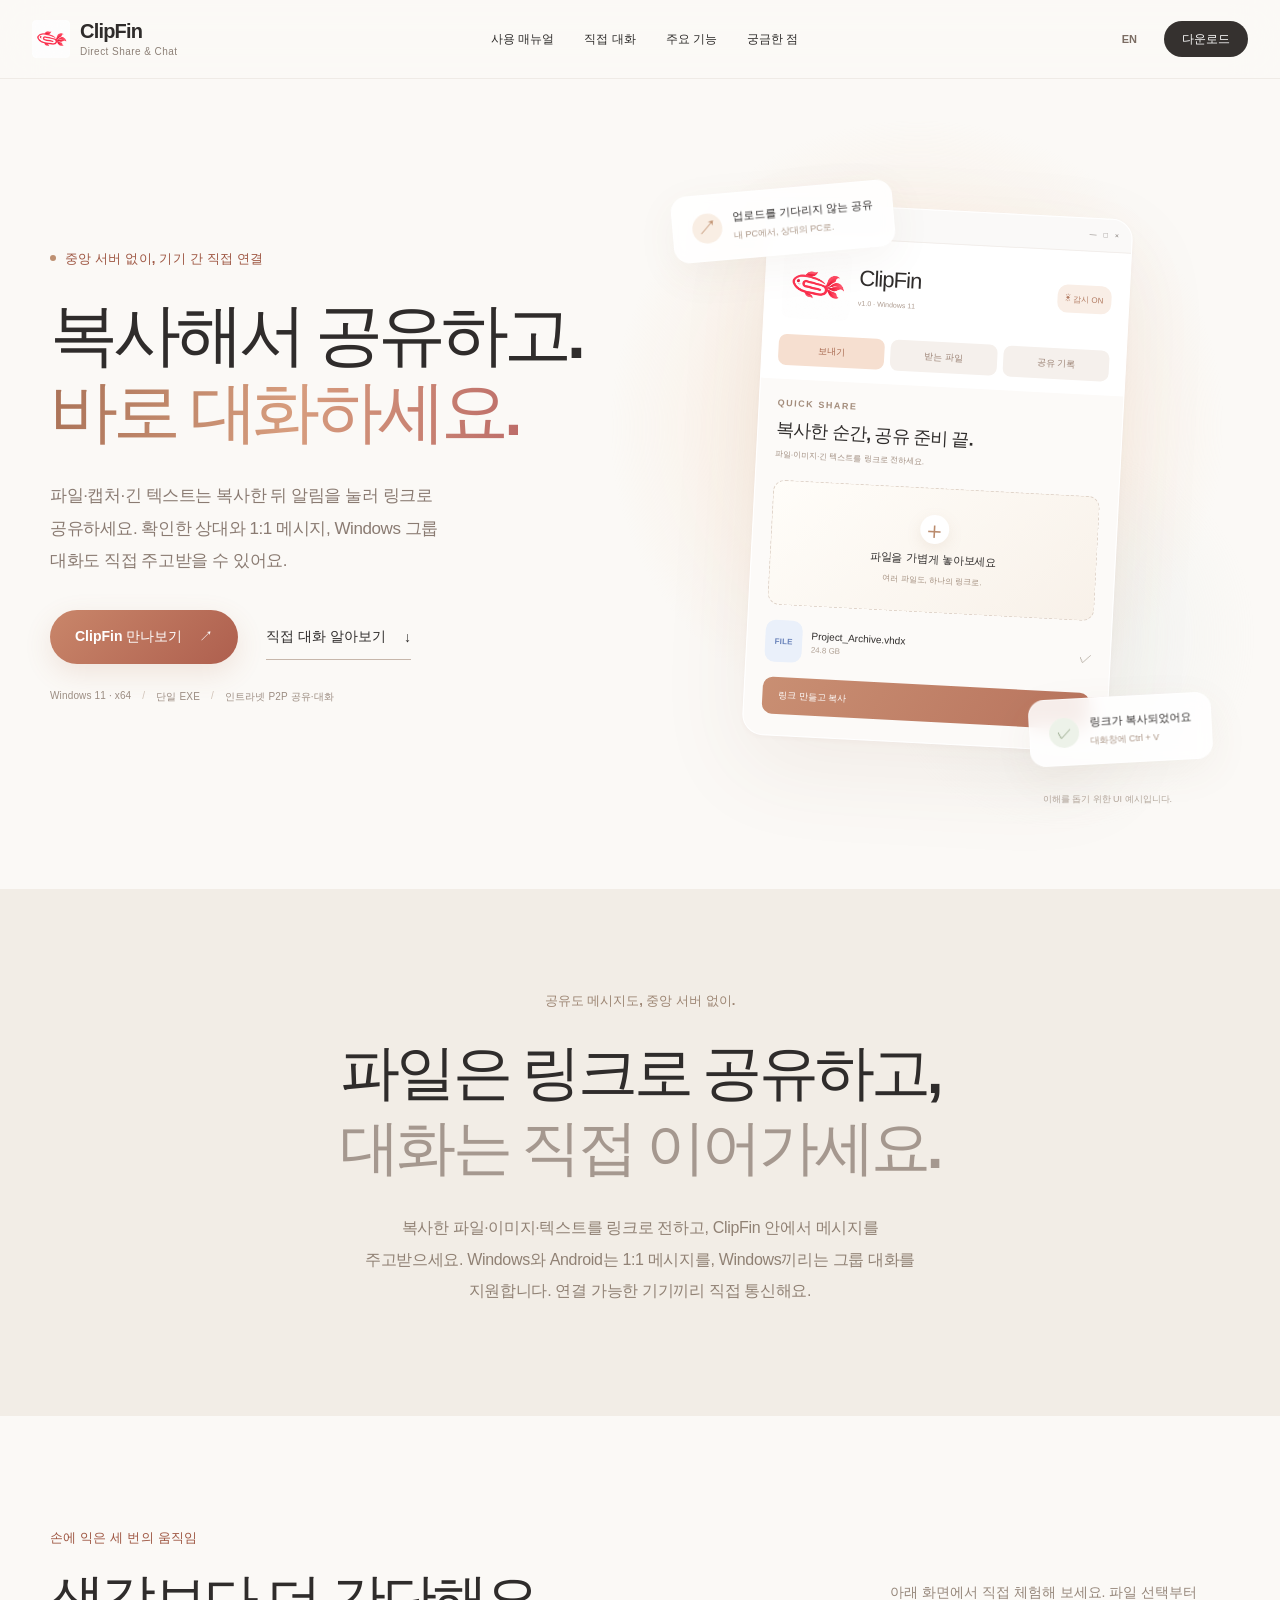
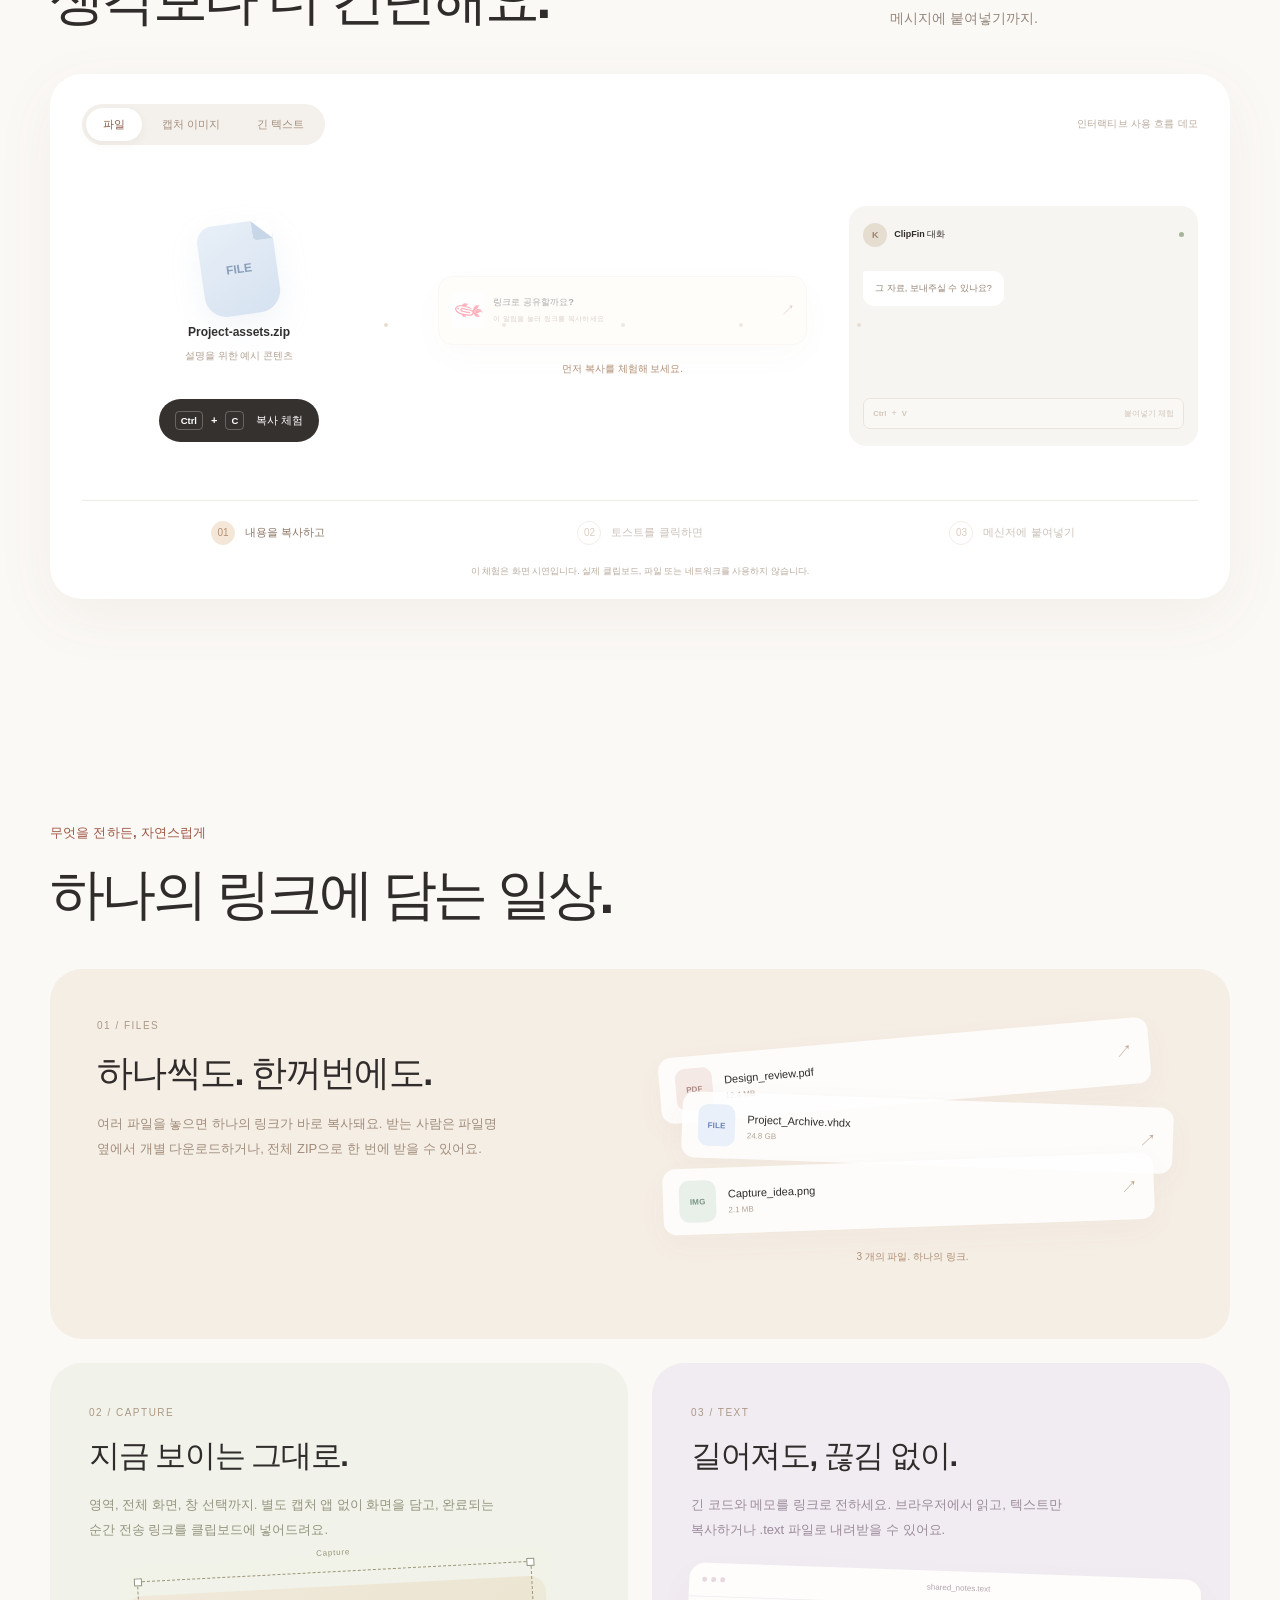
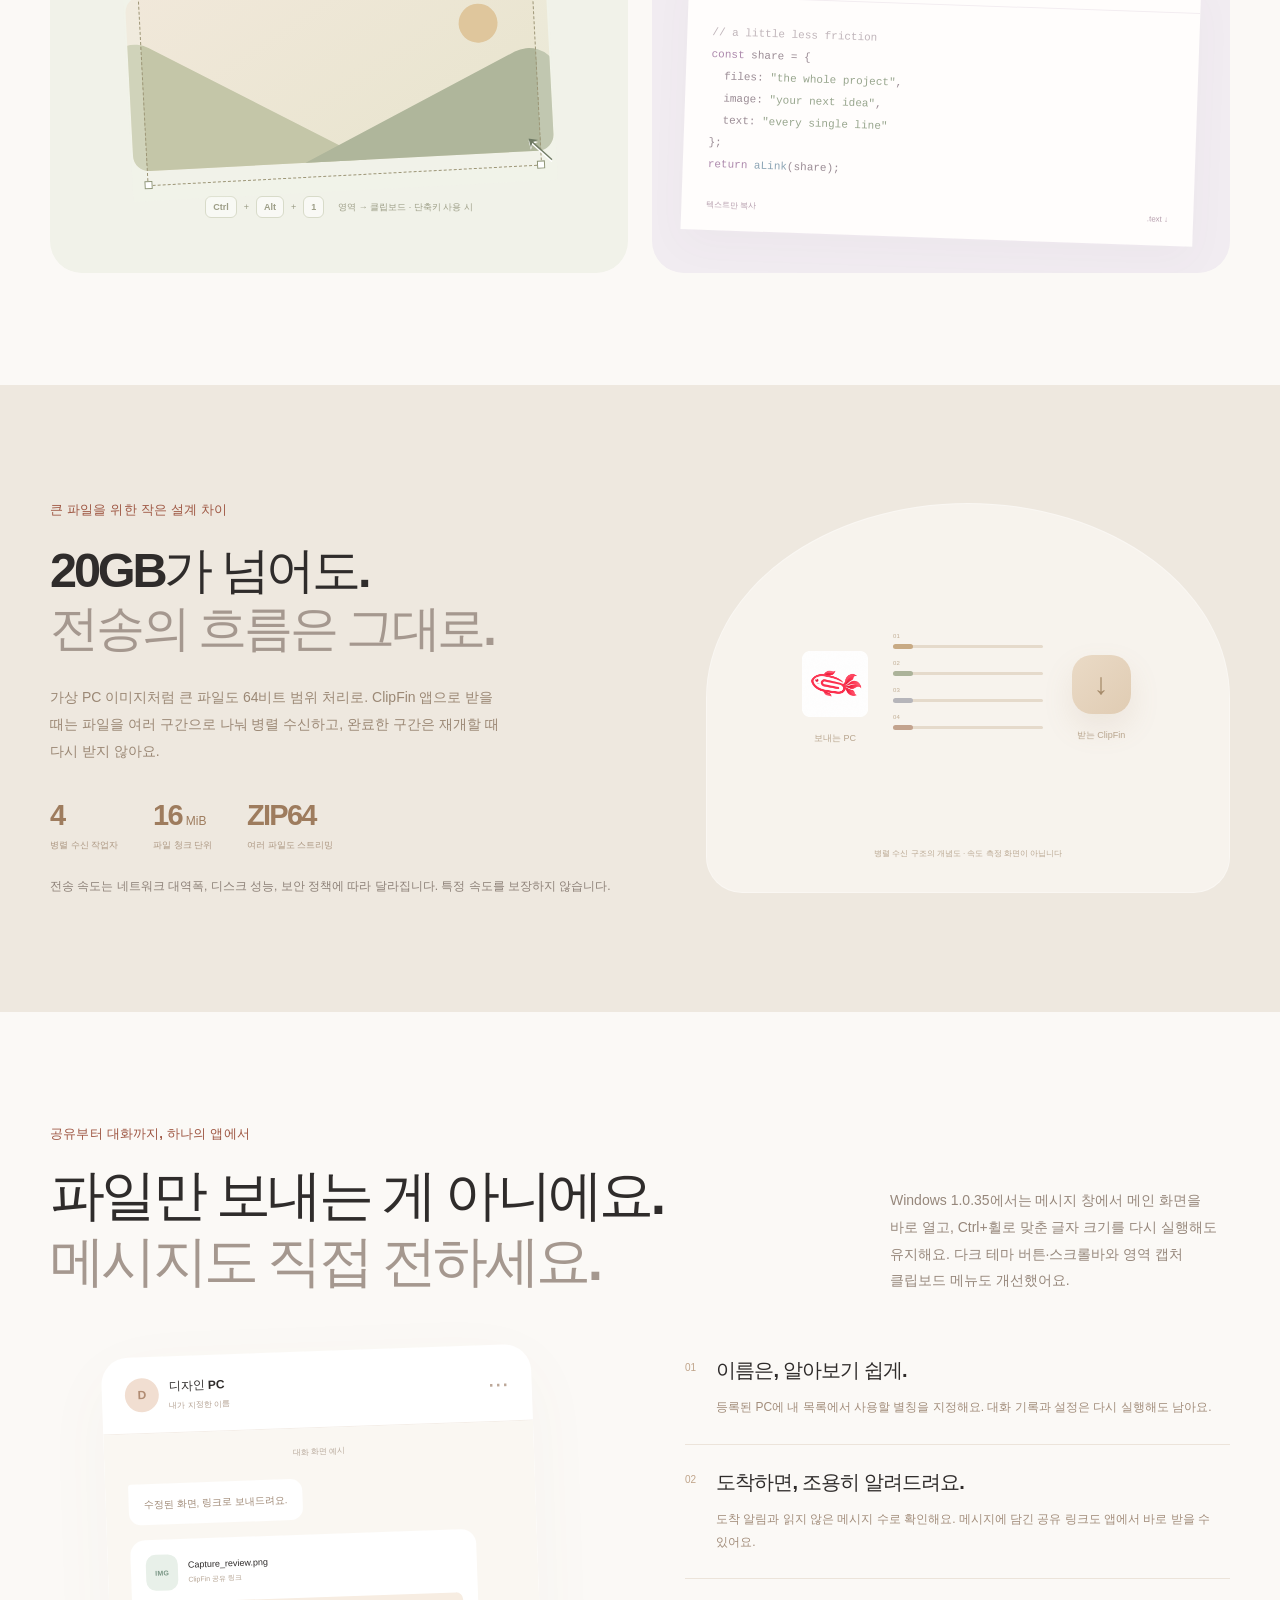
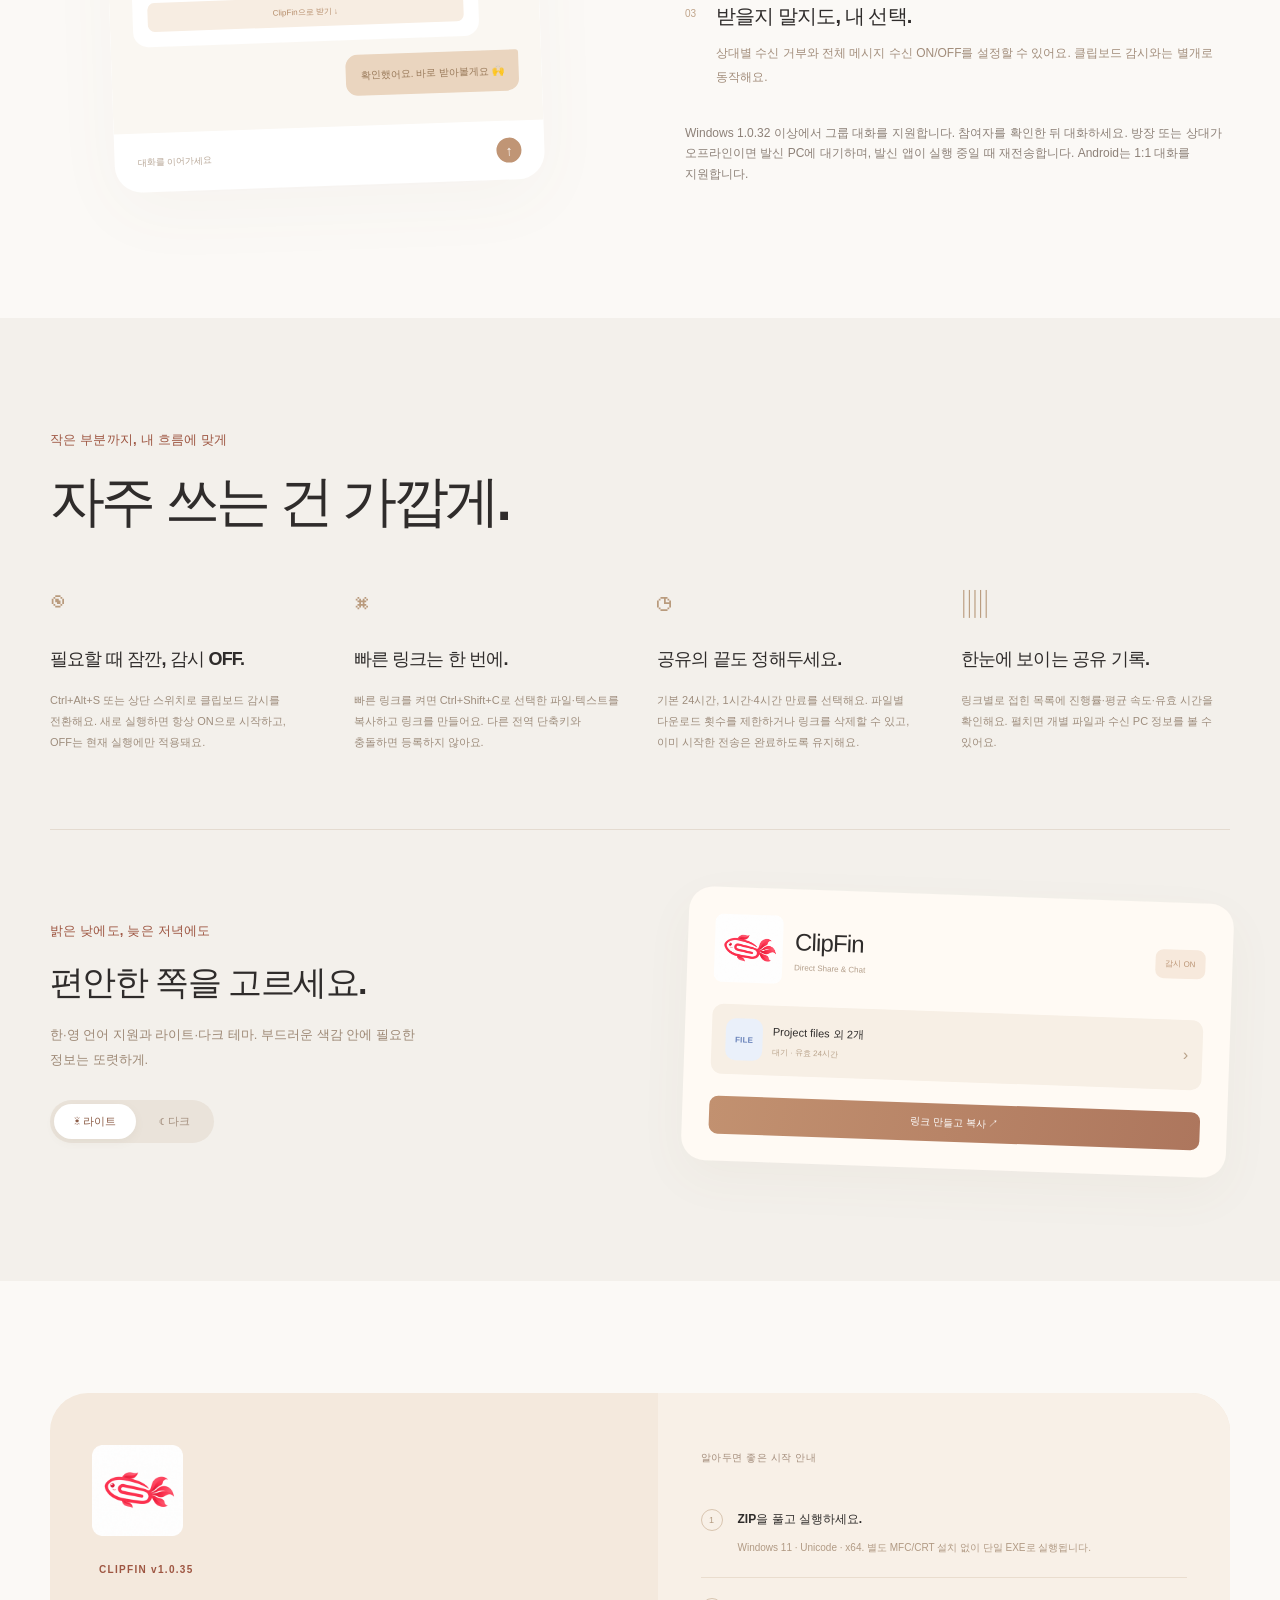
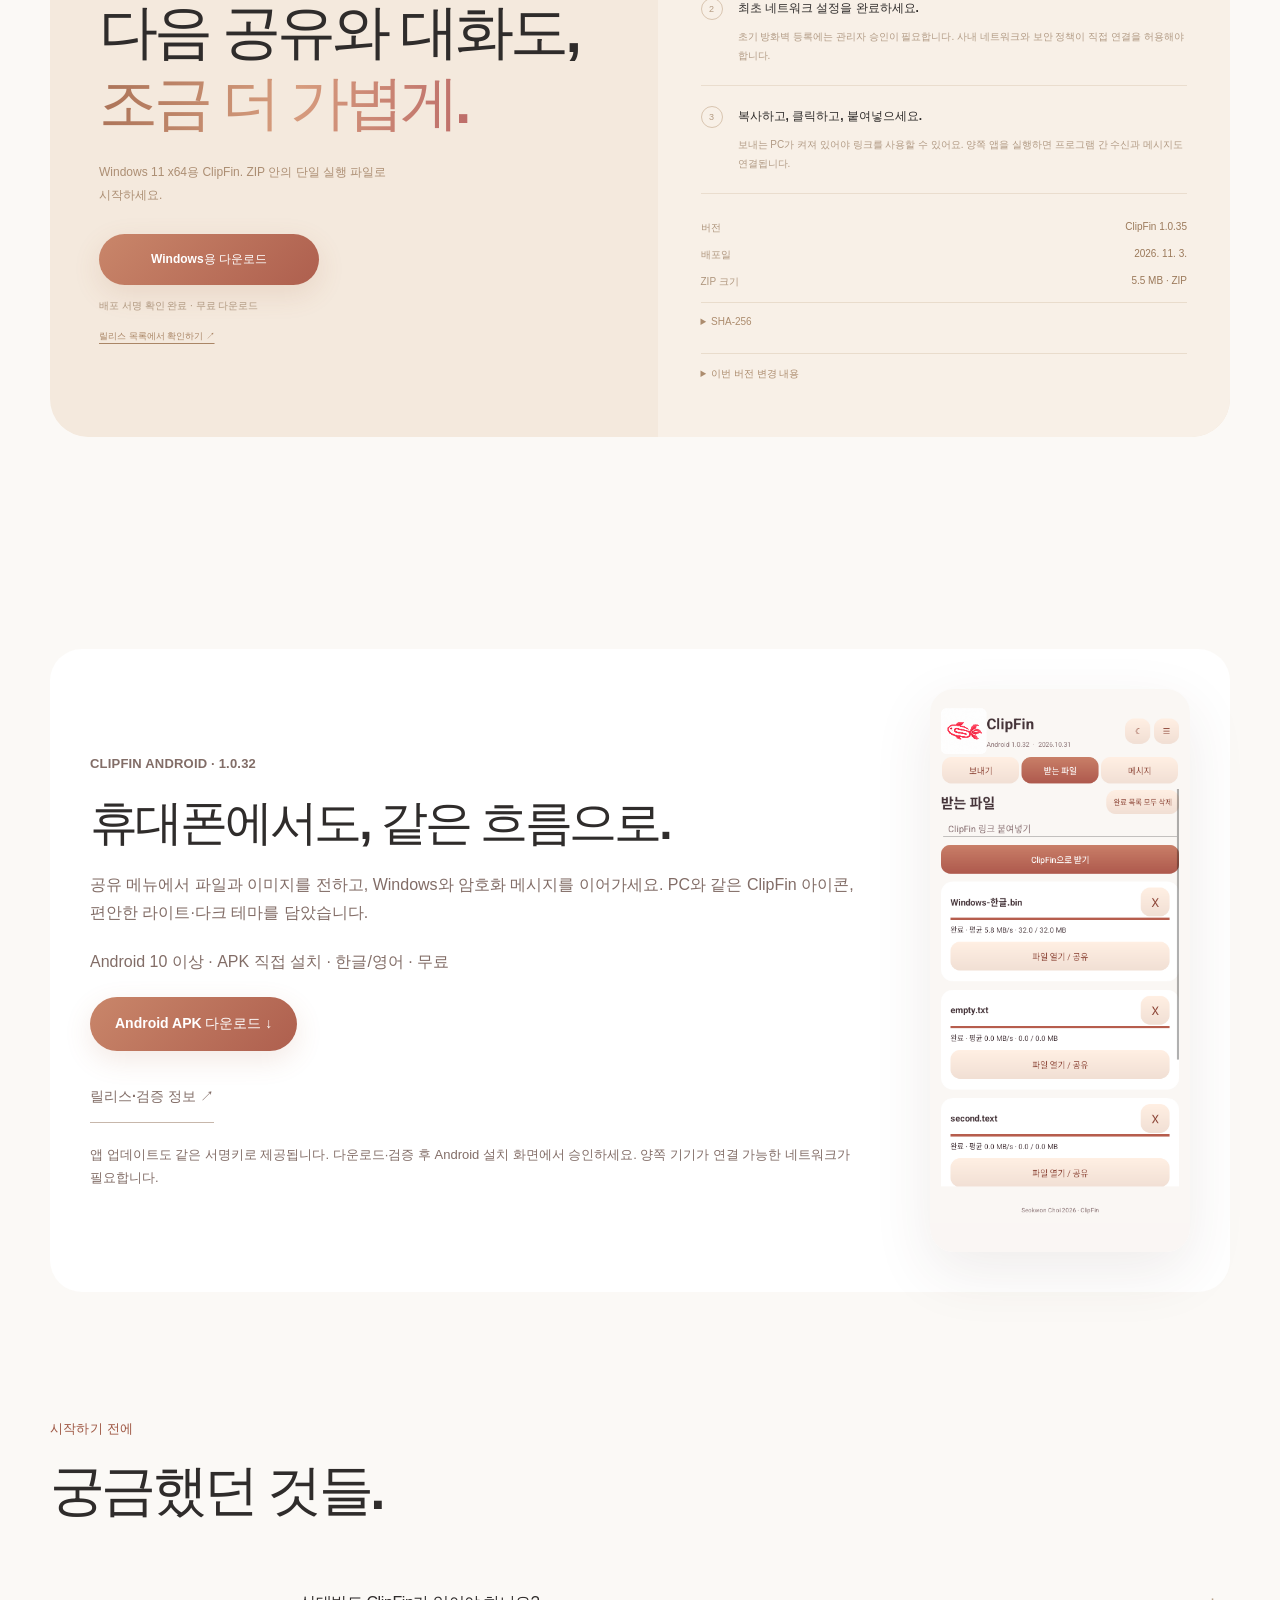
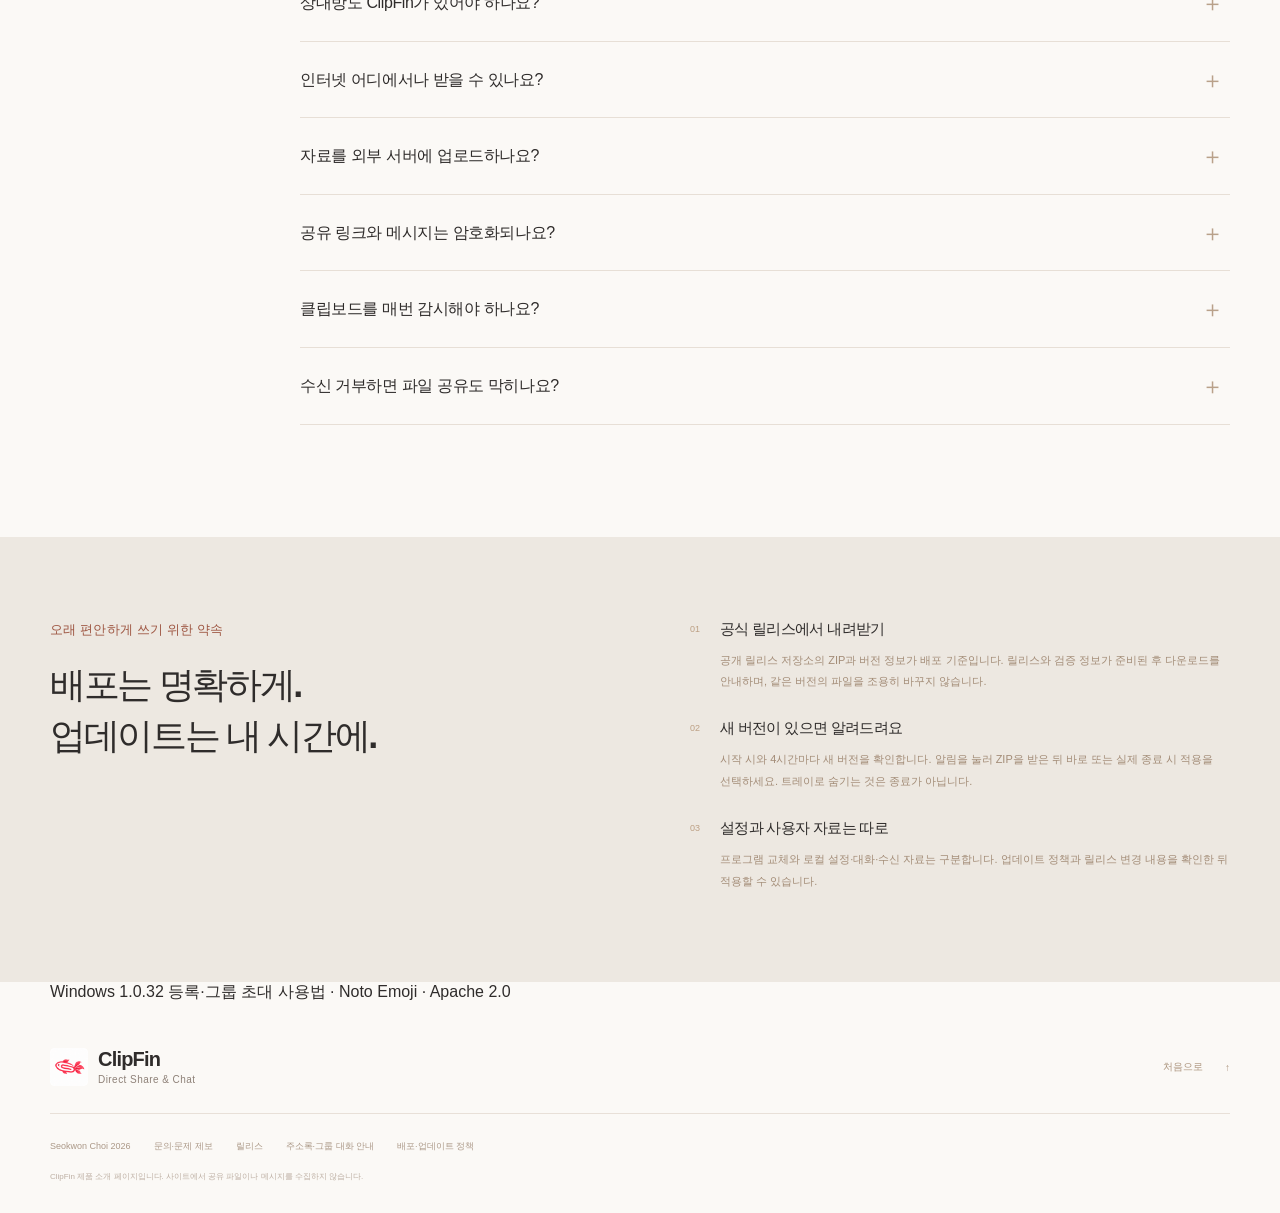
==== commit 886a7dc2: "Publish ClipFin branding and compatible Windows 1.0.35 and Android 1.0.32 updates" ====
--- a/index.html
+++ b/index.html
@@ -4,12 +4,12 @@
   <meta charset="utf-8">
   <meta name="viewport" content="width=device-width, initial-scale=1">
   <meta name="theme-color" content="#fbf8f4">
-  <meta name="description" content="Sailfish — 중앙 서버 없이 파일·이미지·텍스트를 공유하고 직접 대화하는 Windows 앱. 클립보드 링크 공유, P2P 파일 전송, 1:1 메시지와 Windows 그룹 대화.">
-  <meta property="og:title" content="Sailfish — Direct Share & Chat">
+  <meta name="description" content="ClipFin — 중앙 서버 없이 파일·이미지·텍스트를 공유하고 직접 대화하는 Windows 앱. 클립보드 링크 공유, P2P 파일 전송, 1:1 메시지와 Windows 그룹 대화.">
+  <meta property="og:title" content="ClipFin — Direct Share & Chat">
   <meta property="og:description" content="복사해서 공유하고, 바로 대화하세요. 중앙 서버 없이 기기 간 링크 공유와 1:1·Windows 그룹 메시징을 지원합니다.">
   <meta property="og:type" content="website">
-  <title>Sailfish — Direct Share & Chat</title>
-  <link rel="icon" href="assets/sailfish-light.png" type="image/png">
+  <title>ClipFin — Direct Share & Chat</title>
+  <link rel="icon" href="assets/clipfin-light.png" type="image/png">
   <link rel="stylesheet" href="styles.css">
   <script src="app.js" defer></script>
 </head>
@@ -18,7 +18,7 @@
   <div class="scroll-progress" aria-hidden="true"></div>
   <header class="site-header">
     <nav class="nav-wrap" aria-label="주 메뉴" data-aria-ko="주 메뉴" data-aria-en="Main navigation">
-      <a class="brand" href="#" aria-label="Sailfish 홈"><img src="assets/sailfish-light.png" width="38" height="38" alt=""><span>Sailfish<span class="brand-caption">Direct Share &amp; Chat</span></span></a>
+      <a class="brand" href="#" aria-label="ClipFin 홈"><img src="assets/clipfin-light.png" width="38" height="38" alt=""><span>ClipFin<span class="brand-caption">Direct Share &amp; Chat</span></span></a>
       <div class="nav-links"><a href="manual.html" data-ko="사용 매뉴얼" data-en="User manual">사용 매뉴얼</a><a href="#messages" data-ko="직접 대화" data-en="Messaging">직접 대화</a><a href="#features" data-ko="주요 기능" data-en="Features">주요 기능</a><a href="#questions" data-ko="궁금한 점" data-en="FAQ">궁금한 점</a></div>
       <div class="nav-actions"><button class="language-button" id="language" type="button" aria-label="Switch to English">EN</button><a class="button button-small button-dark" href="#download" data-ko="다운로드" data-en="Download">다운로드</a></div>
     </nav>
@@ -29,15 +29,15 @@
         <p class="eyebrow"><span class="tiny-dot"></span><span data-ko="중앙 서버 없이, 기기 간 직접 연결" data-en="Direct device-to-device sharing, no central relay">중앙 서버 없이, 기기 간 직접 연결</span></p>
         <h1 id="hero-heading"><span data-ko="복사해서 공유하고." data-en="Copy and share.">복사해서 공유하고.</span><br><span class="warm-text" data-ko="바로 대화하세요." data-en="Then start chatting.">바로 대화하세요.</span></h1>
         <p class="hero-description" data-ko="파일·캡처·긴 텍스트는 복사한 뒤 알림을 눌러 링크로 공유하세요. 확인한 상대와 1:1 메시지, Windows 그룹 대화도 직접 주고받을 수 있어요." data-en="Copy files, captures or long text, then click a notification to share a link. Exchange direct one-to-one messages or chat in a Windows group with verified peers.">파일·캡처·긴 텍스트는 복사한 뒤 알림을 눌러 링크로 공유하세요. 확인한 상대와 1:1 메시지, Windows 그룹 대화도 직접 주고받을 수 있어요.</p>
-        <div class="hero-actions"><a class="button button-coral" href="#download"><span data-ko="Sailfish 만나보기" data-en="Meet Sailfish">Sailfish 만나보기</span><span aria-hidden="true">↗</span></a><a class="text-link" href="#messages"><span data-ko="직접 대화 알아보기" data-en="Explore direct chat">직접 대화 알아보기</span><span aria-hidden="true">↓</span></a></div>
+        <div class="hero-actions"><a class="button button-coral" href="#download"><span data-ko="ClipFin 만나보기" data-en="Meet ClipFin">ClipFin 만나보기</span><span aria-hidden="true">↗</span></a><a class="text-link" href="#messages"><span data-ko="직접 대화 알아보기" data-en="Explore direct chat">직접 대화 알아보기</span><span aria-hidden="true">↓</span></a></div>
         <p class="hero-compatibility"><span>Windows 11 · x64</span><span class="separator">/</span><span data-ko="단일 EXE" data-en="One EXE">단일 EXE</span><span class="separator">/</span><span data-ko="인트라넷 P2P 공유·대화" data-en="Intranet P2P share & chat">인트라넷 P2P 공유·대화</span></p>
       </div>
-      <div class="hero-visual reveal" aria-label="Sailfish 공유 화면 예시" data-aria-ko="Sailfish 공유 화면 예시" data-aria-en="Illustration of Sailfish sharing">
+      <div class="hero-visual reveal" aria-label="ClipFin 공유 화면 예시" data-aria-ko="ClipFin 공유 화면 예시" data-aria-en="Illustration of ClipFin sharing">
         <div class="orb orb-peach"></div><div class="orb orb-blue"></div>
         <div class="floating-note note-top"><span class="note-icon">↗</span><div><strong data-ko="업로드를 기다리지 않는 공유" data-en="Sharing without an upload wait">업로드를 기다리지 않는 공유</strong><span data-ko="내 PC에서, 상대의 PC로." data-en="From your PC, directly to theirs.">내 PC에서, 상대의 PC로.</span></div></div>
         <div class="app-preview" id="hero-app" data-theme="light">
-          <div class="app-caption"><span><span class="window-fish">✦</span> Sailfish <span class="caption-light">Direct Share &amp; Chat</span></span><span class="window-controls" aria-hidden="true">—　□　×</span></div>
-          <div class="app-brand"><img src="assets/sailfish-light.png" width="90" height="90" alt="Sailfish"><div><strong>Sailfish</strong><span>v1.0 · Windows 11</span></div><div class="app-toggle">☀ <span data-ko="감시 ON" data-en="Monitor ON">감시 ON</span></div></div>
+          <div class="app-caption"><span><span class="window-fish">✦</span> ClipFin <span class="caption-light">Direct Share &amp; Chat</span></span><span class="window-controls" aria-hidden="true">—　□　×</span></div>
+          <div class="app-brand"><img src="assets/clipfin-light.png" width="90" height="90" alt="ClipFin"><div><strong>ClipFin</strong><span>v1.0 · Windows 11</span></div><div class="app-toggle">☀ <span data-ko="감시 ON" data-en="Monitor ON">감시 ON</span></div></div>
           <div class="app-tabs"><span class="selected" data-ko="보내기" data-en="Send">보내기</span><span data-ko="받는 파일" data-en="Receiving">받는 파일</span><span data-ko="공유 기록" data-en="History">공유 기록</span></div>
           <div class="app-body"><p class="mini-eyebrow">QUICK SHARE</p><h3 data-ko="복사한 순간, 공유 준비 끝." data-en="Copy. Click. Share.">복사한 순간, 공유 준비 끝.</h3><p class="app-subtitle" data-ko="파일·이미지·긴 텍스트를 링크로 전하세요." data-en="Share files, images and long text with a link.">파일·이미지·긴 텍스트를 링크로 전하세요.</p><div class="app-drop"><span class="plus">＋</span><strong data-ko="파일을 가볍게 놓아보세요" data-en="Just drop your files here">파일을 가볍게 놓아보세요</strong><span data-ko="여러 파일도, 하나의 링크로." data-en="Multiple files. One link.">여러 파일도, 하나의 링크로.</span></div><div class="preview-file"><span class="file-symbol file-blue">FILE</span><span><strong>Project_Archive.vhdx</strong><small>24.8 GB</small></span><span class="file-check">✓</span></div><div class="app-share"><span data-ko="링크 만들고 복사" data-en="Create & copy link">링크 만들고 복사</span><span>↗</span></div></div>
         </div>
@@ -46,13 +46,13 @@
       </div>
     </section>
 
-    <section class="intro-band"><div class="section-width reveal"><p class="section-kicker" data-ko="공유도 메시지도, 중앙 서버 없이." data-en="Share and message without a central relay.">공유도 메시지도, 중앙 서버 없이.</p><h2><span data-ko="파일은 링크로 공유하고," data-en="Share files with a link.">파일은 링크로 공유하고,</span><br><span class="muted-heading" data-ko="대화는 직접 이어가세요." data-en="Chat directly with your peers.">대화는 직접 이어가세요.</span></h2><p data-ko="복사한 파일·이미지·텍스트를 링크로 전하고, Sailfish 안에서 메시지를 주고받으세요. Windows와 Android는 1:1 메시지를, Windows끼리는 그룹 대화를 지원합니다. 연결 가능한 기기끼리 직접 통신해요." data-en="Share copied files, images and text through links, then talk directly inside Sailfish. One-to-one messaging works between Windows and Android; group chat is available on Windows. Devices connect directly when the network allows.">복사한 파일·이미지·텍스트를 링크로 전하고, Sailfish 안에서 메시지를 주고받으세요. Windows와 Android는 1:1 메시지를, Windows끼리는 그룹 대화를 지원합니다. 연결 가능한 기기끼리 직접 통신해요.</p></div></section>
+    <section class="intro-band"><div class="section-width reveal"><p class="section-kicker" data-ko="공유도 메시지도, 중앙 서버 없이." data-en="Share and message without a central relay.">공유도 메시지도, 중앙 서버 없이.</p><h2><span data-ko="파일은 링크로 공유하고," data-en="Share files with a link.">파일은 링크로 공유하고,</span><br><span class="muted-heading" data-ko="대화는 직접 이어가세요." data-en="Chat directly with your peers.">대화는 직접 이어가세요.</span></h2><p data-ko="복사한 파일·이미지·텍스트를 링크로 전하고, ClipFin 안에서 메시지를 주고받으세요. Windows와 Android는 1:1 메시지를, Windows끼리는 그룹 대화를 지원합니다. 연결 가능한 기기끼리 직접 통신해요." data-en="Share copied files, images and text through links, then talk directly inside ClipFin. One-to-one messaging works between Windows and Android; group chat is available on Windows. Devices connect directly when the network allows.">복사한 파일·이미지·텍스트를 링크로 전하고, ClipFin 안에서 메시지를 주고받으세요. Windows와 Android는 1:1 메시지를, Windows끼리는 그룹 대화를 지원합니다. 연결 가능한 기기끼리 직접 통신해요.</p></div></section>
 
     <section class="section-width section-space experience" id="experience" aria-labelledby="experience-heading">
       <div class="section-heading reveal"><div><p class="eyebrow" data-ko="손에 익은 세 번의 움직임" data-en="Three familiar moves">손에 익은 세 번의 움직임</p><h2 id="experience-heading" data-ko="생각보다 더 간단해요." data-en="Simpler than you think.">생각보다 더 간단해요.</h2></div><p data-ko="아래 화면에서 직접 체험해 보세요. 파일 선택부터 메시지에 붙여넣기까지." data-en="Try the flow below, from choosing something to pasting its link into a conversation.">아래 화면에서 직접 체험해 보세요. 파일 선택부터 메시지에 붙여넣기까지.</p></div>
       <div class="experience-card reveal" id="share-demo">
         <div class="demo-toolbar"><div class="segmented" role="group" aria-label="체험할 콘텐츠 종류" data-aria-ko="체험할 콘텐츠 종류" data-aria-en="Demo content type"><button class="active" type="button" data-demo-type="file" aria-pressed="true" data-ko="파일" data-en="File">파일</button><button type="button" data-demo-type="image" aria-pressed="false" data-ko="캡처 이미지" data-en="Capture">캡처 이미지</button><button type="button" data-demo-type="text" aria-pressed="false" data-ko="긴 텍스트" data-en="Long text">긴 텍스트</button></div><span class="demo-label" data-ko="인터랙티브 사용 흐름 데모" data-en="Interactive flow demo">인터랙티브 사용 흐름 데모</span></div>
-        <div class="demo-layout"><div class="demo-source"><div class="source-content" id="demo-content"></div><button class="button button-dark" id="demo-copy" type="button"><kbd>Ctrl</kbd><span>+</span><kbd>C</kbd><span data-ko="복사 체험" data-en="Try copy">복사 체험</span></button></div><div class="demo-bridge"><div class="bridge-dots" aria-hidden="true"><i></i><i></i><i></i><i></i><i></i></div><button class="demo-toast" id="demo-toast" type="button" disabled><img src="assets/sailfish-light.png" width="46" height="46" alt=""><span><strong data-ko="링크로 공유할까요?" data-en="Ready to share a link?">링크로 공유할까요?</strong><small data-ko="이 알림을 눌러 링크를 복사하세요" data-en="Click this notification to copy its link">이 알림을 눌러 링크를 복사하세요</small></span><span class="toast-arrow" aria-hidden="true">↗</span></button><span class="bridge-caption" id="demo-status" aria-live="polite"></span></div><div class="demo-chat"><div class="demo-chat-title"><span class="avatar">K</span><span data-ko="Sailfish 대화" data-en="Sailfish chat">Sailfish 대화</span><span class="online-dot"></span></div><div class="chat-bubble bubble-in" data-ko="그 자료, 보내주실 수 있나요?" data-en="Could you send that over?">그 자료, 보내주실 수 있나요?</div><div class="chat-bubble bubble-out" id="demo-message" hidden><span class="message-link">sailfish.example / s / …</span><small data-ko="공유 링크 · 시연용" data-en="Share link · demo">공유 링크 · 시연용</small></div><button class="demo-paste" id="demo-paste" type="button" disabled><kbd>Ctrl</kbd> + <kbd>V</kbd><span data-ko="붙여넣기 체험" data-en="Try paste">붙여넣기 체험</span></button></div></div>
+        <div class="demo-layout"><div class="demo-source"><div class="source-content" id="demo-content"></div><button class="button button-dark" id="demo-copy" type="button"><kbd>Ctrl</kbd><span>+</span><kbd>C</kbd><span data-ko="복사 체험" data-en="Try copy">복사 체험</span></button></div><div class="demo-bridge"><div class="bridge-dots" aria-hidden="true"><i></i><i></i><i></i><i></i><i></i></div><button class="demo-toast" id="demo-toast" type="button" disabled><img src="assets/clipfin-light.png" width="46" height="46" alt=""><span><strong data-ko="링크로 공유할까요?" data-en="Ready to share a link?">링크로 공유할까요?</strong><small data-ko="이 알림을 눌러 링크를 복사하세요" data-en="Click this notification to copy its link">이 알림을 눌러 링크를 복사하세요</small></span><span class="toast-arrow" aria-hidden="true">↗</span></button><span class="bridge-caption" id="demo-status" aria-live="polite"></span></div><div class="demo-chat"><div class="demo-chat-title"><span class="avatar">K</span><span data-ko="ClipFin 대화" data-en="ClipFin chat">ClipFin 대화</span><span class="online-dot"></span></div><div class="chat-bubble bubble-in" data-ko="그 자료, 보내주실 수 있나요?" data-en="Could you send that over?">그 자료, 보내주실 수 있나요?</div><div class="chat-bubble bubble-out" id="demo-message" hidden><span class="message-link">sailfish.example / s / …</span><small data-ko="공유 링크 · 시연용" data-en="Share link · demo">공유 링크 · 시연용</small></div><button class="demo-paste" id="demo-paste" type="button" disabled><kbd>Ctrl</kbd> + <kbd>V</kbd><span data-ko="붙여넣기 체험" data-en="Try paste">붙여넣기 체험</span></button></div></div>
         <div class="steps"><div class="step active" data-step="0"><span>01</span><strong data-ko="내용을 복사하고" data-en="Copy your content">내용을 복사하고</strong></div><div class="step" data-step="1"><span>02</span><strong data-ko="토스트를 클릭하면" data-en="Click the notification">토스트를 클릭하면</strong></div><div class="step" data-step="2"><span>03</span><strong data-ko="메신저에 붙여넣기" data-en="Paste into your chat">메신저에 붙여넣기</strong></div></div><p class="demo-disclaimer" data-ko="이 체험은 화면 시연입니다. 실제 클립보드, 파일 또는 네트워크를 사용하지 않습니다." data-en="This is an interface demonstration. It does not use your clipboard, files or network.">이 체험은 화면 시연입니다. 실제 클립보드, 파일 또는 네트워크를 사용하지 않습니다.</p>
       </div>
     </section>
@@ -69,21 +69,21 @@
 <span class="code-purple">return</span> <span class="code-blue">aLink</span>(share);</code></pre><div class="code-footer"><span data-ko="텍스트만 복사" data-en="Copy text">텍스트만 복사</span><span>.text ↓</span></div></div></article></div>
     </section>
 
-    <section class="speed-section" id="speed"><div class="section-width speed-layout"><div class="speed-copy reveal"><p class="eyebrow" data-ko="큰 파일을 위한 작은 설계 차이" data-en="Thoughtfully built for bigger files">큰 파일을 위한 작은 설계 차이</p><h2><span data-ko="20GB가 넘어도." data-en="Beyond 20GB.">20GB가 넘어도.</span><br><span class="muted-heading" data-ko="전송의 흐름은 그대로." data-en="The same simple flow.">전송의 흐름은 그대로.</span></h2><p data-ko="가상 PC 이미지처럼 큰 파일도 64비트 범위 처리로. Sailfish 앱으로 받을 때는 파일을 여러 구간으로 나눠 병렬 수신하고, 완료한 구간은 재개할 때 다시 받지 않아요." data-en="64-bit range handling supports large files such as virtual machine images. The Sailfish receiver downloads in parallel chunks and reuses completed chunks when resuming.">가상 PC 이미지처럼 큰 파일도 64비트 범위 처리로. Sailfish 앱으로 받을 때는 파일을 여러 구간으로 나눠 병렬 수신하고, 완료한 구간은 재개할 때 다시 받지 않아요.</p><div class="speed-specs"><div><strong>4</strong><span data-ko="병렬 수신 작업자" data-en="parallel receiver workers">병렬 수신 작업자</span></div><div><strong>16<span>MiB</span></strong><span data-ko="파일 청크 단위" data-en="per download chunk">파일 청크 단위</span></div><div><strong>ZIP64</strong><span data-ko="여러 파일도 스트리밍" data-en="streaming for file sets">여러 파일도 스트리밍</span></div></div><p class="fine-print" data-ko="전송 속도는 네트워크 대역폭, 디스크 성능, 보안 정책에 따라 달라집니다. 특정 속도를 보장하지 않습니다." data-en="Transfer speeds depend on network bandwidth, disk performance and security policies. No specific speed is guaranteed.">전송 속도는 네트워크 대역폭, 디스크 성능, 보안 정책에 따라 달라집니다. 특정 속도를 보장하지 않습니다.</p></div><div class="parallel-art reveal" aria-label="파일을 4개 작업자로 나눠 받는 개념도" data-aria-ko="파일을 4개 작업자로 나눠 받는 개념도" data-aria-en="Concept of four parallel receiver workers"><div class="transfer-end"><img src="assets/sailfish-light.png" width="68" height="68" alt=""><span data-ko="보내는 PC" data-en="Sending PC">보내는 PC</span></div><div class="parallel-lanes"><div><span>01</span><i></i><b></b></div><div><span>02</span><i></i><b></b></div><div><span>03</span><i></i><b></b></div><div><span>04</span><i></i><b></b></div></div><div class="transfer-end"><span class="download-orb">↓</span><span data-ko="받는 Sailfish" data-en="Sailfish receiver">받는 Sailfish</span></div><p data-ko="병렬 수신 구조의 개념도 · 속도 측정 화면이 아닙니다" data-en="Illustration of parallel reception · not a speed measurement">병렬 수신 구조의 개념도 · 속도 측정 화면이 아닙니다</p></div></div></section>
+    <section class="speed-section" id="speed"><div class="section-width speed-layout"><div class="speed-copy reveal"><p class="eyebrow" data-ko="큰 파일을 위한 작은 설계 차이" data-en="Thoughtfully built for bigger files">큰 파일을 위한 작은 설계 차이</p><h2><span data-ko="20GB가 넘어도." data-en="Beyond 20GB.">20GB가 넘어도.</span><br><span class="muted-heading" data-ko="전송의 흐름은 그대로." data-en="The same simple flow.">전송의 흐름은 그대로.</span></h2><p data-ko="가상 PC 이미지처럼 큰 파일도 64비트 범위 처리로. ClipFin 앱으로 받을 때는 파일을 여러 구간으로 나눠 병렬 수신하고, 완료한 구간은 재개할 때 다시 받지 않아요." data-en="64-bit range handling supports large files such as virtual machine images. The ClipFin receiver downloads in parallel chunks and reuses completed chunks when resuming.">가상 PC 이미지처럼 큰 파일도 64비트 범위 처리로. ClipFin 앱으로 받을 때는 파일을 여러 구간으로 나눠 병렬 수신하고, 완료한 구간은 재개할 때 다시 받지 않아요.</p><div class="speed-specs"><div><strong>4</strong><span data-ko="병렬 수신 작업자" data-en="parallel receiver workers">병렬 수신 작업자</span></div><div><strong>16<span>MiB</span></strong><span data-ko="파일 청크 단위" data-en="per download chunk">파일 청크 단위</span></div><div><strong>ZIP64</strong><span data-ko="여러 파일도 스트리밍" data-en="streaming for file sets">여러 파일도 스트리밍</span></div></div><p class="fine-print" data-ko="전송 속도는 네트워크 대역폭, 디스크 성능, 보안 정책에 따라 달라집니다. 특정 속도를 보장하지 않습니다." data-en="Transfer speeds depend on network bandwidth, disk performance and security policies. No specific speed is guaranteed.">전송 속도는 네트워크 대역폭, 디스크 성능, 보안 정책에 따라 달라집니다. 특정 속도를 보장하지 않습니다.</p></div><div class="parallel-art reveal" aria-label="파일을 4개 작업자로 나눠 받는 개념도" data-aria-ko="파일을 4개 작업자로 나눠 받는 개념도" data-aria-en="Concept of four parallel receiver workers"><div class="transfer-end"><img src="assets/clipfin-light.png" width="68" height="68" alt=""><span data-ko="보내는 PC" data-en="Sending PC">보내는 PC</span></div><div class="parallel-lanes"><div><span>01</span><i></i><b></b></div><div><span>02</span><i></i><b></b></div><div><span>03</span><i></i><b></b></div><div><span>04</span><i></i><b></b></div></div><div class="transfer-end"><span class="download-orb">↓</span><span data-ko="받는 ClipFin" data-en="ClipFin receiver">받는 ClipFin</span></div><p data-ko="병렬 수신 구조의 개념도 · 속도 측정 화면이 아닙니다" data-en="Illustration of parallel reception · not a speed measurement">병렬 수신 구조의 개념도 · 속도 측정 화면이 아닙니다</p></div></div></section>
 
-    <section class="section-width section-space messages-section" id="messages"><div class="section-heading reveal"><div><p class="eyebrow" data-ko="공유부터 대화까지, 하나의 앱에서" data-en="Sharing and chatting in one app">공유부터 대화까지, 하나의 앱에서</p><h2><span data-ko="파일만 보내는 게 아니에요." data-en="More than file sharing.">파일만 보내는 게 아니에요.</span><br><span class="muted-heading" data-ko="메시지도 직접 전하세요." data-en="Messages, peer to peer.">메시지도 직접 전하세요.</span></h2></div><p data-ko="Windows 1.0.34에서는 메시지 창에서 메인 화면을 바로 열고, Ctrl+휠로 맞춘 글자 크기를 다시 실행해도 유지해요. 다크 테마 버튼·스크롤바와 영역 캡처 클립보드 메뉴도 개선했어요." data-en="Windows 1.0.34 opens the main window from messages and remembers Ctrl+wheel text size. Enjoy corrected dark buttons and scrollbars, plus the working region-to-clipboard capture menu.">Windows 1.0.34에서는 메시지 창에서 메인 화면을 바로 열고, Ctrl+휠로 맞춘 글자 크기를 다시 실행해도 유지해요. 다크 테마 버튼·스크롤바와 영역 캡처 클립보드 메뉴도 개선했어요.</p></div><div class="message-showcase reveal"><div class="message-preview"><div class="conversation-head"><div class="avatar avatar-coral">D</div><div><strong data-ko="디자인 PC" data-en="Design PC">디자인 PC</strong><span data-ko="내가 지정한 이름" data-en="Your local contact name">내가 지정한 이름</span></div><span class="message-menu" aria-hidden="true">···</span></div><div class="conversation-body"><span class="conversation-time" data-ko="대화 화면 예시" data-en="Illustrative conversation">대화 화면 예시</span><div class="conversation-bubble incoming" data-ko="수정된 화면, 링크로 보내드려요." data-en="Here's a link to the updated screen.">수정된 화면, 링크로 보내드려요.</div><div class="message-attachment"><span class="file-symbol file-green">IMG</span><span><strong>Capture_review.png</strong><small data-ko="Sailfish 공유 링크" data-en="Sailfish share link">Sailfish 공유 링크</small></span><span class="attachment-button" data-ko="Sailfish로 받기 ↓" data-en="Receive with Sailfish ↓">Sailfish로 받기 ↓</span></div><div class="conversation-bubble outgoing" data-ko="확인했어요. 바로 받아볼게요 🙌" data-en="Got it. I'll download it now 🙌">확인했어요. 바로 받아볼게요 🙌</div></div><div class="conversation-input"><span data-ko="대화를 이어가세요" data-en="Keep the conversation going">대화를 이어가세요</span><span aria-hidden="true">↑</span></div></div><div class="message-benefits"><article><span class="benefit-mark">01</span><div><h3 data-ko="이름은, 알아보기 쉽게." data-en="Names that make sense to you.">이름은, 알아보기 쉽게.</h3><p data-ko="등록된 PC에 내 목록에서 사용할 별칭을 지정해요. 대화 기록과 설정은 다시 실행해도 남아요." data-en="Give a registered PC a local nickname. Conversations and settings remain after restarting.">등록된 PC에 내 목록에서 사용할 별칭을 지정해요. 대화 기록과 설정은 다시 실행해도 남아요.</p></div></article><article><span class="benefit-mark">02</span><div><h3 data-ko="도착하면, 조용히 알려드려요." data-en="A little nudge when it arrives.">도착하면, 조용히 알려드려요.</h3><p data-ko="도착 알림과 읽지 않은 메시지 수로 확인해요. 메시지에 담긴 공유 링크도 앱에서 바로 받을 수 있어요." data-en="Arrival notifications and unread counts keep you informed. Shared links in messages can be received directly in the app.">도착 알림과 읽지 않은 메시지 수로 확인해요. 메시지에 담긴 공유 링크도 앱에서 바로 받을 수 있어요.</p></div></article><article><span class="benefit-mark">03</span><div><h3 data-ko="받을지 말지도, 내 선택." data-en="You choose what comes in.">받을지 말지도, 내 선택.</h3><p data-ko="상대별 수신 거부와 전체 메시지 수신 ON/OFF를 설정할 수 있어요. 클립보드 감시와는 별개로 동작해요." data-en="Block incoming messages per contact or turn all message reception off. This is independent of clipboard monitoring.">상대별 수신 거부와 전체 메시지 수신 ON/OFF를 설정할 수 있어요. 클립보드 감시와는 별개로 동작해요.</p></div></article><p class="fine-print" data-ko="Windows 1.0.31 이상에서 그룹 대화를 지원합니다. 참여자를 확인한 뒤 대화하세요. 방장 또는 상대가 오프라인이면 발신 PC에 대기하며, 발신 앱이 실행 중일 때 재전송합니다. Android는 1:1 대화를 지원합니다." data-en="Group chats require Windows 1.0.31 or later and verified participants. Messages wait on the sender’s PC when the owner or a recipient is offline and retry while the sender app is running. Android supports one-to-one chat.">Windows 1.0.31 이상에서 그룹 대화를 지원합니다. 참여자를 확인한 뒤 대화하세요. 방장 또는 상대가 오프라인이면 발신 PC에 대기하며, 발신 앱이 실행 중일 때 재전송합니다. Android는 1:1 대화를 지원합니다.</p></div></div></section>
+    <section class="section-width section-space messages-section" id="messages"><div class="section-heading reveal"><div><p class="eyebrow" data-ko="공유부터 대화까지, 하나의 앱에서" data-en="Sharing and chatting in one app">공유부터 대화까지, 하나의 앱에서</p><h2><span data-ko="파일만 보내는 게 아니에요." data-en="More than file sharing.">파일만 보내는 게 아니에요.</span><br><span class="muted-heading" data-ko="메시지도 직접 전하세요." data-en="Messages, peer to peer.">메시지도 직접 전하세요.</span></h2></div><p data-ko="Windows 1.0.35에서는 메시지 창에서 메인 화면을 바로 열고, Ctrl+휠로 맞춘 글자 크기를 다시 실행해도 유지해요. 다크 테마 버튼·스크롤바와 영역 캡처 클립보드 메뉴도 개선했어요." data-en="Windows 1.0.35 opens the main window from messages and remembers Ctrl+wheel text size. Enjoy corrected dark buttons and scrollbars, plus the working region-to-clipboard capture menu.">Windows 1.0.35에서는 메시지 창에서 메인 화면을 바로 열고, Ctrl+휠로 맞춘 글자 크기를 다시 실행해도 유지해요. 다크 테마 버튼·스크롤바와 영역 캡처 클립보드 메뉴도 개선했어요.</p></div><div class="message-showcase reveal"><div class="message-preview"><div class="conversation-head"><div class="avatar avatar-coral">D</div><div><strong data-ko="디자인 PC" data-en="Design PC">디자인 PC</strong><span data-ko="내가 지정한 이름" data-en="Your local contact name">내가 지정한 이름</span></div><span class="message-menu" aria-hidden="true">···</span></div><div class="conversation-body"><span class="conversation-time" data-ko="대화 화면 예시" data-en="Illustrative conversation">대화 화면 예시</span><div class="conversation-bubble incoming" data-ko="수정된 화면, 링크로 보내드려요." data-en="Here's a link to the updated screen.">수정된 화면, 링크로 보내드려요.</div><div class="message-attachment"><span class="file-symbol file-green">IMG</span><span><strong>Capture_review.png</strong><small data-ko="ClipFin 공유 링크" data-en="ClipFin share link">ClipFin 공유 링크</small></span><span class="attachment-button" data-ko="ClipFin으로 받기 ↓" data-en="Receive with ClipFin ↓">ClipFin으로 받기 ↓</span></div><div class="conversation-bubble outgoing" data-ko="확인했어요. 바로 받아볼게요 🙌" data-en="Got it. I'll download it now 🙌">확인했어요. 바로 받아볼게요 🙌</div></div><div class="conversation-input"><span data-ko="대화를 이어가세요" data-en="Keep the conversation going">대화를 이어가세요</span><span aria-hidden="true">↑</span></div></div><div class="message-benefits"><article><span class="benefit-mark">01</span><div><h3 data-ko="이름은, 알아보기 쉽게." data-en="Names that make sense to you.">이름은, 알아보기 쉽게.</h3><p data-ko="등록된 PC에 내 목록에서 사용할 별칭을 지정해요. 대화 기록과 설정은 다시 실행해도 남아요." data-en="Give a registered PC a local nickname. Conversations and settings remain after restarting.">등록된 PC에 내 목록에서 사용할 별칭을 지정해요. 대화 기록과 설정은 다시 실행해도 남아요.</p></div></article><article><span class="benefit-mark">02</span><div><h3 data-ko="도착하면, 조용히 알려드려요." data-en="A little nudge when it arrives.">도착하면, 조용히 알려드려요.</h3><p data-ko="도착 알림과 읽지 않은 메시지 수로 확인해요. 메시지에 담긴 공유 링크도 앱에서 바로 받을 수 있어요." data-en="Arrival notifications and unread counts keep you informed. Shared links in messages can be received directly in the app.">도착 알림과 읽지 않은 메시지 수로 확인해요. 메시지에 담긴 공유 링크도 앱에서 바로 받을 수 있어요.</p></div></article><article><span class="benefit-mark">03</span><div><h3 data-ko="받을지 말지도, 내 선택." data-en="You choose what comes in.">받을지 말지도, 내 선택.</h3><p data-ko="상대별 수신 거부와 전체 메시지 수신 ON/OFF를 설정할 수 있어요. 클립보드 감시와는 별개로 동작해요." data-en="Block incoming messages per contact or turn all message reception off. This is independent of clipboard monitoring.">상대별 수신 거부와 전체 메시지 수신 ON/OFF를 설정할 수 있어요. 클립보드 감시와는 별개로 동작해요.</p></div></article><p class="fine-print" data-ko="Windows 1.0.32 이상에서 그룹 대화를 지원합니다. 참여자를 확인한 뒤 대화하세요. 방장 또는 상대가 오프라인이면 발신 PC에 대기하며, 발신 앱이 실행 중일 때 재전송합니다. Android는 1:1 대화를 지원합니다." data-en="Group chats require Windows 1.0.32 or later and verified participants. Messages wait on the sender’s PC when the owner or a recipient is offline and retry while the sender app is running. Android supports one-to-one chat.">Windows 1.0.32 이상에서 그룹 대화를 지원합니다. 참여자를 확인한 뒤 대화하세요. 방장 또는 상대가 오프라인이면 발신 PC에 대기하며, 발신 앱이 실행 중일 때 재전송합니다. Android는 1:1 대화를 지원합니다.</p></div></div></section>
 
     <section class="details-section"><div class="section-width section-space"><div class="section-heading reveal"><div><p class="eyebrow" data-ko="작은 부분까지, 내 흐름에 맞게" data-en="The details fit your flow">작은 부분까지, 내 흐름에 맞게</p><h2 data-ko="자주 쓰는 건 가깝게." data-en="Keep the everyday close.">자주 쓰는 건 가깝게.</h2></div></div><div class="details-grid"><article class="detail-card reveal"><span class="detail-icon">◉</span><h3 data-ko="필요할 때 잠깐, 감시 OFF." data-en="Pause monitoring when you need to.">필요할 때 잠깐, 감시 OFF.</h3><p data-ko="Ctrl+Alt+S 또는 상단 스위치로 클립보드 감시를 전환해요. 새로 실행하면 항상 ON으로 시작하고, OFF는 현재 실행에만 적용돼요." data-en="Toggle clipboard monitoring with Ctrl+Alt+S or the top switch. Each launch starts ON; OFF applies only to the current run.">Ctrl+Alt+S 또는 상단 스위치로 클립보드 감시를 전환해요. 새로 실행하면 항상 ON으로 시작하고, OFF는 현재 실행에만 적용돼요.</p></article><article class="detail-card reveal"><span class="detail-icon">⌘</span><h3 data-ko="빠른 링크는 한 번에." data-en="A shortcut to a share link.">빠른 링크는 한 번에.</h3><p data-ko="빠른 링크를 켜면 Ctrl+Shift+C로 선택한 파일·텍스트를 복사하고 링크를 만들어요. 다른 전역 단축키와 충돌하면 등록하지 않아요." data-en="Enable Quick link to copy selected files or text and create a link with Ctrl+Shift+C. Registration is skipped if another global shortcut conflicts.">빠른 링크를 켜면 Ctrl+Shift+C로 선택한 파일·텍스트를 복사하고 링크를 만들어요. 다른 전역 단축키와 충돌하면 등록하지 않아요.</p></article><article class="detail-card reveal"><span class="detail-icon">◷</span><h3 data-ko="공유의 끝도 정해두세요." data-en="Give sharing a clear ending.">공유의 끝도 정해두세요.</h3><p data-ko="기본 24시간, 1시간·4시간 만료를 선택해요. 파일별 다운로드 횟수를 제한하거나 링크를 삭제할 수 있고, 이미 시작한 전송은 완료하도록 유지해요." data-en="Choose the default 24-hour lifetime or 1 or 4 hours. Set per-file download limits or revoke a link; transfers already admitted can finish.">기본 24시간, 1시간·4시간 만료를 선택해요. 파일별 다운로드 횟수를 제한하거나 링크를 삭제할 수 있고, 이미 시작한 전송은 완료하도록 유지해요.</p></article><article class="detail-card reveal"><span class="detail-icon">▥</span><h3 data-ko="한눈에 보이는 공유 기록." data-en="A clear view of what you shared.">한눈에 보이는 공유 기록.</h3><p data-ko="링크별로 접힌 목록에 진행률·평균 속도·유효 시간을 확인해요. 펼치면 개별 파일과 수신 PC 정보를 볼 수 있어요." data-en="Collapsed link groups show progress, average speed and expiry. Expand a group for individual files and receiving PC information.">링크별로 접힌 목록에 진행률·평균 속도·유효 시간을 확인해요. 펼치면 개별 파일과 수신 PC 정보를 볼 수 있어요.</p></article></div>
-      <div class="theme-showcase reveal"><div><p class="eyebrow" data-ko="밝은 낮에도, 늦은 저녁에도" data-en="For brighter days and later nights">밝은 낮에도, 늦은 저녁에도</p><h3 data-ko="편안한 쪽을 고르세요." data-en="Find your comfortable side.">편안한 쪽을 고르세요.</h3><p data-ko="한·영 언어 지원과 라이트·다크 테마. 부드러운 색감 안에 필요한 정보는 또렷하게." data-en="Korean and English. Light and dark. Soft colors, with the information you need kept clear.">한·영 언어 지원과 라이트·다크 테마. 부드러운 색감 안에 필요한 정보는 또렷하게.</p><div class="segmented theme-controls" role="group" aria-label="앱 테마 예시" data-aria-ko="앱 테마 예시" data-aria-en="App theme illustration"><button type="button" data-preview-theme="light" class="active" aria-pressed="true"><span aria-hidden="true">☀</span> <span data-ko="라이트" data-en="Light">라이트</span></button><button type="button" data-preview-theme="dark" aria-pressed="false"><span aria-hidden="true">☾</span> <span data-ko="다크" data-en="Dark">다크</span></button></div></div><div class="theme-mini-app" id="theme-preview" data-theme="light"><div class="theme-mini-brand"><img id="theme-logo" src="assets/sailfish-light.png" width="78" height="78" alt="Sailfish"><span><strong>Sailfish</strong><small>Direct Share &amp; Chat</small></span><span class="theme-status" data-ko="감시 ON" data-en="Monitor ON">감시 ON</span></div><div class="theme-mini-file"><span class="file-symbol file-blue">FILE</span><span><strong>Project files <span data-ko="외 2개" data-en="+ 2 more">외 2개</span></strong><small data-ko="대기 · 유효 24시간" data-en="Waiting · available for 24h">대기 · 유효 24시간</small></span><span>›</span></div><div class="theme-mini-button" data-ko="링크 만들고 복사 ↗" data-en="Create & copy link ↗">링크 만들고 복사 ↗</div></div></div></div></section>
+      <div class="theme-showcase reveal"><div><p class="eyebrow" data-ko="밝은 낮에도, 늦은 저녁에도" data-en="For brighter days and later nights">밝은 낮에도, 늦은 저녁에도</p><h3 data-ko="편안한 쪽을 고르세요." data-en="Find your comfortable side.">편안한 쪽을 고르세요.</h3><p data-ko="한·영 언어 지원과 라이트·다크 테마. 부드러운 색감 안에 필요한 정보는 또렷하게." data-en="Korean and English. Light and dark. Soft colors, with the information you need kept clear.">한·영 언어 지원과 라이트·다크 테마. 부드러운 색감 안에 필요한 정보는 또렷하게.</p><div class="segmented theme-controls" role="group" aria-label="앱 테마 예시" data-aria-ko="앱 테마 예시" data-aria-en="App theme illustration"><button type="button" data-preview-theme="light" class="active" aria-pressed="true"><span aria-hidden="true">☀</span> <span data-ko="라이트" data-en="Light">라이트</span></button><button type="button" data-preview-theme="dark" aria-pressed="false"><span aria-hidden="true">☾</span> <span data-ko="다크" data-en="Dark">다크</span></button></div></div><div class="theme-mini-app" id="theme-preview" data-theme="light"><div class="theme-mini-brand"><img id="theme-logo" src="assets/clipfin-light.png" width="78" height="78" alt="ClipFin"><span><strong>ClipFin</strong><small>Direct Share &amp; Chat</small></span><span class="theme-status" data-ko="감시 ON" data-en="Monitor ON">감시 ON</span></div><div class="theme-mini-file"><span class="file-symbol file-blue">FILE</span><span><strong>Project files <span data-ko="외 2개" data-en="+ 2 more">외 2개</span></strong><small data-ko="대기 · 유효 24시간" data-en="Waiting · available for 24h">대기 · 유효 24시간</small></span><span>›</span></div><div class="theme-mini-button" data-ko="링크 만들고 복사 ↗" data-en="Create & copy link ↗">링크 만들고 복사 ↗</div></div></div></div></section>
 
-    <section class="section-width section-space download-section" id="download" aria-labelledby="download-heading"><div class="download-card reveal"><div class="download-main"><img class="download-logo" src="assets/sailfish-light.png" width="116" height="116" alt="Sailfish"><p class="eyebrow">SAILFISH <span id="download-version">v1.0.34</span></p><h2 id="download-heading"><span data-ko="다음 공유와 대화도," data-en="For your next share and chat.">다음 공유와 대화도,</span><br><span class="warm-text" data-ko="조금 더 가볍게." data-en="A little less friction.">조금 더 가볍게.</span></h2><p data-ko="Windows 11 x64용 Sailfish. ZIP 안의 단일 실행 파일로 시작하세요." data-en="Sailfish for Windows 11 x64. Start with a single executable inside the ZIP.">Windows 11 x64용 Sailfish. ZIP 안의 단일 실행 파일로 시작하세요.</p><a class="button button-coral download-asset" id="download-asset" aria-disabled="true"><span data-ko="배포 파일 확인 중" data-en="Checking release">배포 파일 확인 중</span><span aria-hidden="true">↓</span></a><p class="download-state" id="download-state" role="status" aria-live="polite"></p><a class="release-link" href="https://github.com/Rubiya82/sailfish-release/releases" target="_blank" rel="noopener noreferrer"><span data-ko="릴리스 목록에서 확인하기" data-en="View GitHub releases">릴리스 목록에서 확인하기</span> ↗</a></div><div class="download-side"><p class="mini-eyebrow" data-ko="알아두면 좋은 시작 안내" data-en="BEFORE YOUR FIRST SHARE">알아두면 좋은 시작 안내</p><ol class="setup-list"><li><span>1</span><div><strong data-ko="ZIP을 풀고 실행하세요." data-en="Extract the ZIP and run.">ZIP을 풀고 실행하세요.</strong><p data-ko="Windows 11 · Unicode · x64. 별도 MFC/CRT 설치 없이 단일 EXE로 실행됩니다." data-en="Windows 11 · Unicode · x64. One EXE, without a separate MFC/CRT installation.">Windows 11 · Unicode · x64. 별도 MFC/CRT 설치 없이 단일 EXE로 실행됩니다.</p></div></li><li><span>2</span><div><strong data-ko="최초 네트워크 설정을 완료하세요." data-en="Complete initial network setup.">최초 네트워크 설정을 완료하세요.</strong><p data-ko="초기 방화벽 등록에는 관리자 승인이 필요합니다. 사내 네트워크와 보안 정책이 직접 연결을 허용해야 합니다." data-en="Initial firewall registration needs administrator approval. Your intranet and security policies must allow direct connections.">초기 방화벽 등록에는 관리자 승인이 필요합니다. 사내 네트워크와 보안 정책이 직접 연결을 허용해야 합니다.</p></div></li><li><span>3</span><div><strong data-ko="복사하고, 클릭하고, 붙여넣으세요." data-en="Copy, click, and paste.">복사하고, 클릭하고, 붙여넣으세요.</strong><p data-ko="보내는 PC가 켜져 있어야 링크를 사용할 수 있어요. 양쪽 앱을 실행하면 프로그램 간 수신과 메시지도 연결됩니다." data-en="The sender must stay online for the link to work. Run both apps for native reception and messages.">보내는 PC가 켜져 있어야 링크를 사용할 수 있어요. 양쪽 앱을 실행하면 프로그램 간 수신과 메시지도 연결됩니다.</p></div></li></ol><div class="release-meta" id="release-meta" hidden><div><span data-ko="버전" data-en="Version">버전</span><strong id="meta-version"></strong></div><div><span data-ko="배포일" data-en="Published">배포일</span><strong id="meta-date"></strong></div><div><span data-ko="ZIP 크기" data-en="ZIP size">ZIP 크기</span><strong id="meta-size"></strong></div><details><summary>SHA-256</summary><code id="meta-sha"></code></details><details><summary data-ko="이번 버전 변경 내용" data-en="Release notes">이번 버전 변경 내용</summary><p id="meta-notes"></p></details></div></div></div></section>
+    <section class="section-width section-space download-section" id="download" aria-labelledby="download-heading"><div class="download-card reveal"><div class="download-main"><img class="download-logo" src="assets/clipfin-light.png" width="116" height="116" alt="ClipFin"><p class="eyebrow">CLIPFIN <span id="download-version">v1.0.35</span></p><h2 id="download-heading"><span data-ko="다음 공유와 대화도," data-en="For your next share and chat.">다음 공유와 대화도,</span><br><span class="warm-text" data-ko="조금 더 가볍게." data-en="A little less friction.">조금 더 가볍게.</span></h2><p data-ko="Windows 11 x64용 ClipFin. ZIP 안의 단일 실행 파일로 시작하세요." data-en="ClipFin for Windows 11 x64. Start with a single executable inside the ZIP.">Windows 11 x64용 ClipFin. ZIP 안의 단일 실행 파일로 시작하세요.</p><a class="button button-coral download-asset" id="download-asset" aria-disabled="true"><span data-ko="배포 파일 확인 중" data-en="Checking release">배포 파일 확인 중</span><span aria-hidden="true">↓</span></a><p class="download-state" id="download-state" role="status" aria-live="polite"></p><a class="release-link" href="https://github.com/Rubiya82/ClipFin-release/releases" target="_blank" rel="noopener noreferrer"><span data-ko="릴리스 목록에서 확인하기" data-en="View GitHub releases">릴리스 목록에서 확인하기</span> ↗</a></div><div class="download-side"><p class="mini-eyebrow" data-ko="알아두면 좋은 시작 안내" data-en="BEFORE YOUR FIRST SHARE">알아두면 좋은 시작 안내</p><ol class="setup-list"><li><span>1</span><div><strong data-ko="ZIP을 풀고 실행하세요." data-en="Extract the ZIP and run.">ZIP을 풀고 실행하세요.</strong><p data-ko="Windows 11 · Unicode · x64. 별도 MFC/CRT 설치 없이 단일 EXE로 실행됩니다." data-en="Windows 11 · Unicode · x64. One EXE, without a separate MFC/CRT installation.">Windows 11 · Unicode · x64. 별도 MFC/CRT 설치 없이 단일 EXE로 실행됩니다.</p></div></li><li><span>2</span><div><strong data-ko="최초 네트워크 설정을 완료하세요." data-en="Complete initial network setup.">최초 네트워크 설정을 완료하세요.</strong><p data-ko="초기 방화벽 등록에는 관리자 승인이 필요합니다. 사내 네트워크와 보안 정책이 직접 연결을 허용해야 합니다." data-en="Initial firewall registration needs administrator approval. Your intranet and security policies must allow direct connections.">초기 방화벽 등록에는 관리자 승인이 필요합니다. 사내 네트워크와 보안 정책이 직접 연결을 허용해야 합니다.</p></div></li><li><span>3</span><div><strong data-ko="복사하고, 클릭하고, 붙여넣으세요." data-en="Copy, click, and paste.">복사하고, 클릭하고, 붙여넣으세요.</strong><p data-ko="보내는 PC가 켜져 있어야 링크를 사용할 수 있어요. 양쪽 앱을 실행하면 프로그램 간 수신과 메시지도 연결됩니다." data-en="The sender must stay online for the link to work. Run both apps for native reception and messages.">보내는 PC가 켜져 있어야 링크를 사용할 수 있어요. 양쪽 앱을 실행하면 프로그램 간 수신과 메시지도 연결됩니다.</p></div></li></ol><div class="release-meta" id="release-meta" hidden><div><span data-ko="버전" data-en="Version">버전</span><strong id="meta-version"></strong></div><div><span data-ko="배포일" data-en="Published">배포일</span><strong id="meta-date"></strong></div><div><span data-ko="ZIP 크기" data-en="ZIP size">ZIP 크기</span><strong id="meta-size"></strong></div><details><summary>SHA-256</summary><code id="meta-sha"></code></details><details><summary data-ko="이번 버전 변경 내용" data-en="Release notes">이번 버전 변경 내용</summary><p id="meta-notes"></p></details></div></div></div></section>
 
-    <section class="section-width section-space" id="android"><div class="android-release reveal"><div><p class="eyebrow">SAILFISH ANDROID · 1.0.31</p><h2 data-ko="휴대폰에서도, 같은 흐름으로." data-en="The same flow. Now on your phone.">휴대폰에서도, 같은 흐름으로.</h2><p data-ko="공유 메뉴에서 파일과 이미지를 전하고, Windows와 암호화 메시지를 이어가세요. PC와 같은 Sailfish 아이콘, 편안한 라이트·다크 테마를 담았습니다." data-en="Share files and images from your phone, and keep talking with Windows over encrypted messages. The same Sailfish icon, with comfortable light and dark themes.">공유 메뉴에서 파일과 이미지를 전하고, Windows와 암호화 메시지를 이어가세요. PC와 같은 Sailfish 아이콘, 편안한 라이트·다크 테마를 담았습니다.</p><p data-ko="Android 10 이상 · APK 직접 설치 · 한글/영어 · 무료" data-en="Android 10+ · direct APK install · Korean/English · free">Android 10 이상 · APK 직접 설치 · 한글/영어 · 무료</p><a class="button button-coral" href="https://github.com/Rubiya82/sailfish-release/releases/download/android-v1.0.31/Sailfish-1.0.31-android.apk" data-ko="Android APK 다운로드 ↓" data-en="Download Android APK ↓">Android APK 다운로드 ↓</a><p><a class="text-link" href="https://github.com/Rubiya82/sailfish-release/releases/tag/android-v1.0.31" data-ko="릴리스·검증 정보 ↗" data-en="Release & verification details ↗">릴리스·검증 정보 ↗</a></p><p class="small-note" data-ko="앱 업데이트도 같은 서명키로 제공됩니다. 다운로드·검증 후 Android 설치 화면에서 승인하세요. 양쪽 기기가 연결 가능한 네트워크가 필요합니다." data-en="Updates keep the same app signer. Download and verify, then approve the Android installer. Both devices need a reachable network connection.">앱 업데이트도 같은 서명키로 제공됩니다. 다운로드·검증 후 Android 설치 화면에서 승인하세요. 양쪽 기기가 연결 가능한 네트워크가 필요합니다.</p></div><img src="assets/android-preview.png" alt="Sailfish Android 1.0.31 · 메시지 말풍선 / Chat bubbles" width="432" height="936" loading="lazy"></div></section>
-    <section class="section-width section-space faq-section" id="questions"><div class="section-heading reveal"><div><p class="eyebrow" data-ko="시작하기 전에" data-en="GOOD TO KNOW">시작하기 전에</p><h2 data-ko="궁금했던 것들." data-en="A few good questions.">궁금했던 것들.</h2></div></div><div class="faq-list reveal"><details><summary data-ko="상대방도 Sailfish가 있어야 하나요?" data-en="Does the recipient need Sailfish too?">상대방도 Sailfish가 있어야 하나요?</summary><p data-ko="파일, 이미지, 텍스트 공유 링크는 브라우저로 열고 내려받을 수 있습니다. 프로그램 간 병렬 수신과 1:1 메시지를 사용하려면 양쪽에 Sailfish가 실행 중이어야 합니다." data-en="Recipients can open and download file, image and text links in a browser. Native parallel reception and one-to-one messages require Sailfish running on both PCs.">파일, 이미지, 텍스트 공유 링크는 브라우저로 열고 내려받을 수 있습니다. 프로그램 간 병렬 수신과 1:1 메시지를 사용하려면 양쪽에 Sailfish가 실행 중이어야 합니다.</p></details><details><summary data-ko="인터넷 어디에서나 받을 수 있나요?" data-en="Can I receive a share from anywhere on the internet?">인터넷 어디에서나 받을 수 있나요?</summary><p data-ko="Sailfish는 서로 직접 연결 가능한 인트라넷 환경을 전제로 합니다. 라우팅, 방화벽, VPN, 보안 정책에 따라 접근이 제한될 수 있으며 인터넷 중계 서버는 제공하지 않습니다. 보내는 PC와 프로그램은 실행 중이어야 합니다." data-en="Sailfish assumes a directly reachable intranet. Routing, firewalls, VPNs and security policies may limit access. There is no internet relay server. The sender's PC and application must remain running.">Sailfish는 서로 직접 연결 가능한 인트라넷 환경을 전제로 합니다. 라우팅, 방화벽, VPN, 보안 정책에 따라 접근이 제한될 수 있으며 인터넷 중계 서버는 제공하지 않습니다. 보내는 PC와 프로그램은 실행 중이어야 합니다.</p></details><details><summary data-ko="자료를 외부 서버에 업로드하나요?" data-en="Are my shared files uploaded to a third-party server?">자료를 외부 서버에 업로드하나요?</summary><p data-ko="파일 공유는 보내는 PC에서 받는 쪽으로 직접 진행합니다. 캡처와 텍스트 공유용 임시 파일 및 메시지 기록은 로컬 사용자 폴더에 저장됩니다. GitHub는 프로그램 배포·업데이트와 이 소개 페이지에 사용됩니다." data-en="Sharing transfers data directly from the sending PC to the recipient. Temporary capture/text files and message history are stored in the local user folder. GitHub is used for software distribution, updates and this introduction page.">파일 공유는 보내는 PC에서 받는 쪽으로 직접 진행합니다. 캡처와 텍스트 공유용 임시 파일 및 메시지 기록은 로컬 사용자 폴더에 저장됩니다. GitHub는 프로그램 배포·업데이트와 이 소개 페이지에 사용됩니다.</p></details><details><summary data-ko="공유 링크와 메시지는 암호화되나요?" data-en="Are file links and messages encrypted?">공유 링크와 메시지는 암호화되나요?</summary><p data-ko="링크를 통한 파일 공유는 HTTP입니다. 메시지와 메시지 첨부는 TLS 1.3으로 전송하고 Windows 대화 기록은 현재 사용자 계정의 DPAPI로 보호합니다. 등록 요청의 상대를 확인한 뒤 수락하고, 필요한 경우 양쪽 인증 코드를 비교하세요." data-en="File sharing through links uses HTTP. Messages and message attachments use TLS 1.3, and Windows chat records use current-user DPAPI protection. Review contact requests before accepting; compare both devices’ verification codes when needed.">링크를 통한 파일 공유는 HTTP입니다. 메시지와 메시지 첨부는 TLS 1.3으로 전송하고 Windows 대화 기록은 현재 사용자 계정의 DPAPI로 보호합니다. 등록 요청의 상대를 확인한 뒤 수락하고, 필요한 경우 양쪽 인증 코드를 비교하세요.</p></details><details><summary data-ko="클립보드를 매번 감시해야 하나요?" data-en="Do I have to keep clipboard monitoring on?">클립보드를 매번 감시해야 하나요?</summary><p data-ko="현재 실행 중에는 Ctrl+Alt+S 또는 상단 스위치로 끌 수 있습니다. 다시 시작하면 항상 ON입니다. 감시 OFF 상태에서도 파일 드롭, 파일 선택과 사용자가 켠 빠른 링크 기능은 사용할 수 있습니다." data-en="Turn it off for the current run with Ctrl+Alt+S or the top switch. Each new launch starts ON. Dropping files, choosing files, and enabled Quick link remain available with monitoring off.">현재 실행 중에는 Ctrl+Alt+S 또는 상단 스위치로 끌 수 있습니다. 다시 시작하면 항상 ON입니다. 감시 OFF 상태에서도 파일 드롭, 파일 선택과 사용자가 켠 빠른 링크 기능은 사용할 수 있습니다.</p></details><details><summary data-ko="수신 거부하면 파일 공유도 막히나요?" data-en="Does blocking messages also block shared files?">수신 거부하면 파일 공유도 막히나요?</summary><p data-ko="메시지 수신 거부와 파일 공유 권한은 별개입니다. 공유 링크를 더 이상 사용하지 못하게 하려면 공유 목록에서 해당 링크를 삭제하세요. 이미 시작한 전송은 완료할 수 있습니다." data-en="Message refusal and file-sharing permissions are separate. To stop new downloads through a link, revoke it from the share list. Transfers already admitted may finish.">메시지 수신 거부와 파일 공유 권한은 별개입니다. 공유 링크를 더 이상 사용하지 못하게 하려면 공유 목록에서 해당 링크를 삭제하세요. 이미 시작한 전송은 완료할 수 있습니다.</p></details></div></section>
+    <section class="section-width section-space" id="android"><div class="android-release reveal"><div><p class="eyebrow">CLIPFIN ANDROID · 1.0.32</p><h2 data-ko="휴대폰에서도, 같은 흐름으로." data-en="The same flow. Now on your phone.">휴대폰에서도, 같은 흐름으로.</h2><p data-ko="공유 메뉴에서 파일과 이미지를 전하고, Windows와 암호화 메시지를 이어가세요. PC와 같은 ClipFin 아이콘, 편안한 라이트·다크 테마를 담았습니다." data-en="Share files and images from your phone, and keep talking with Windows over encrypted messages. The same ClipFin icon, with comfortable light and dark themes.">공유 메뉴에서 파일과 이미지를 전하고, Windows와 암호화 메시지를 이어가세요. PC와 같은 ClipFin 아이콘, 편안한 라이트·다크 테마를 담았습니다.</p><p data-ko="Android 10 이상 · APK 직접 설치 · 한글/영어 · 무료" data-en="Android 10+ · direct APK install · Korean/English · free">Android 10 이상 · APK 직접 설치 · 한글/영어 · 무료</p><a class="button button-coral" href="https://github.com/Rubiya82/ClipFin-release/releases/download/android-v1.0.32/ClipFin-1.0.32-android.apk" data-ko="Android APK 다운로드 ↓" data-en="Download Android APK ↓">Android APK 다운로드 ↓</a><p><a class="text-link" href="https://github.com/Rubiya82/ClipFin-release/releases/tag/android-v1.0.32" data-ko="릴리스·검증 정보 ↗" data-en="Release & verification details ↗">릴리스·검증 정보 ↗</a></p><p class="small-note" data-ko="앱 업데이트도 같은 서명키로 제공됩니다. 다운로드·검증 후 Android 설치 화면에서 승인하세요. 양쪽 기기가 연결 가능한 네트워크가 필요합니다." data-en="Updates keep the same app signer. Download and verify, then approve the Android installer. Both devices need a reachable network connection.">앱 업데이트도 같은 서명키로 제공됩니다. 다운로드·검증 후 Android 설치 화면에서 승인하세요. 양쪽 기기가 연결 가능한 네트워크가 필요합니다.</p></div><img src="assets/android-preview.png" alt="ClipFin Android 1.0.32 · 메시지 말풍선 / Chat bubbles" width="432" height="936" loading="lazy"></div></section>
+    <section class="section-width section-space faq-section" id="questions"><div class="section-heading reveal"><div><p class="eyebrow" data-ko="시작하기 전에" data-en="GOOD TO KNOW">시작하기 전에</p><h2 data-ko="궁금했던 것들." data-en="A few good questions.">궁금했던 것들.</h2></div></div><div class="faq-list reveal"><details><summary data-ko="상대방도 ClipFin가 있어야 하나요?" data-en="Does the recipient need ClipFin too?">상대방도 ClipFin가 있어야 하나요?</summary><p data-ko="파일, 이미지, 텍스트 공유 링크는 브라우저로 열고 내려받을 수 있습니다. 프로그램 간 병렬 수신과 1:1 메시지를 사용하려면 양쪽에 ClipFin가 실행 중이어야 합니다." data-en="Recipients can open and download file, image and text links in a browser. Native parallel reception and one-to-one messages require ClipFin running on both PCs.">파일, 이미지, 텍스트 공유 링크는 브라우저로 열고 내려받을 수 있습니다. 프로그램 간 병렬 수신과 1:1 메시지를 사용하려면 양쪽에 ClipFin가 실행 중이어야 합니다.</p></details><details><summary data-ko="인터넷 어디에서나 받을 수 있나요?" data-en="Can I receive a share from anywhere on the internet?">인터넷 어디에서나 받을 수 있나요?</summary><p data-ko="ClipFin은 서로 직접 연결 가능한 인트라넷 환경을 전제로 합니다. 라우팅, 방화벽, VPN, 보안 정책에 따라 접근이 제한될 수 있으며 인터넷 중계 서버는 제공하지 않습니다. 보내는 PC와 프로그램은 실행 중이어야 합니다." data-en="ClipFin assumes a directly reachable intranet. Routing, firewalls, VPNs and security policies may limit access. There is no internet relay server. The sender's PC and application must remain running.">ClipFin은 서로 직접 연결 가능한 인트라넷 환경을 전제로 합니다. 라우팅, 방화벽, VPN, 보안 정책에 따라 접근이 제한될 수 있으며 인터넷 중계 서버는 제공하지 않습니다. 보내는 PC와 프로그램은 실행 중이어야 합니다.</p></details><details><summary data-ko="자료를 외부 서버에 업로드하나요?" data-en="Are my shared files uploaded to a third-party server?">자료를 외부 서버에 업로드하나요?</summary><p data-ko="파일 공유는 보내는 PC에서 받는 쪽으로 직접 진행합니다. 캡처와 텍스트 공유용 임시 파일 및 메시지 기록은 로컬 사용자 폴더에 저장됩니다. GitHub는 프로그램 배포·업데이트와 이 소개 페이지에 사용됩니다." data-en="Sharing transfers data directly from the sending PC to the recipient. Temporary capture/text files and message history are stored in the local user folder. GitHub is used for software distribution, updates and this introduction page.">파일 공유는 보내는 PC에서 받는 쪽으로 직접 진행합니다. 캡처와 텍스트 공유용 임시 파일 및 메시지 기록은 로컬 사용자 폴더에 저장됩니다. GitHub는 프로그램 배포·업데이트와 이 소개 페이지에 사용됩니다.</p></details><details><summary data-ko="공유 링크와 메시지는 암호화되나요?" data-en="Are file links and messages encrypted?">공유 링크와 메시지는 암호화되나요?</summary><p data-ko="링크를 통한 파일 공유는 HTTP입니다. 메시지와 메시지 첨부는 TLS 1.3으로 전송하고 Windows 대화 기록은 현재 사용자 계정의 DPAPI로 보호합니다. 등록 요청의 상대를 확인한 뒤 수락하고, 필요한 경우 양쪽 인증 코드를 비교하세요." data-en="File sharing through links uses HTTP. Messages and message attachments use TLS 1.3, and Windows chat records use current-user DPAPI protection. Review contact requests before accepting; compare both devices’ verification codes when needed.">링크를 통한 파일 공유는 HTTP입니다. 메시지와 메시지 첨부는 TLS 1.3으로 전송하고 Windows 대화 기록은 현재 사용자 계정의 DPAPI로 보호합니다. 등록 요청의 상대를 확인한 뒤 수락하고, 필요한 경우 양쪽 인증 코드를 비교하세요.</p></details><details><summary data-ko="클립보드를 매번 감시해야 하나요?" data-en="Do I have to keep clipboard monitoring on?">클립보드를 매번 감시해야 하나요?</summary><p data-ko="현재 실행 중에는 Ctrl+Alt+S 또는 상단 스위치로 끌 수 있습니다. 다시 시작하면 항상 ON입니다. 감시 OFF 상태에서도 파일 드롭, 파일 선택과 사용자가 켠 빠른 링크 기능은 사용할 수 있습니다." data-en="Turn it off for the current run with Ctrl+Alt+S or the top switch. Each new launch starts ON. Dropping files, choosing files, and enabled Quick link remain available with monitoring off.">현재 실행 중에는 Ctrl+Alt+S 또는 상단 스위치로 끌 수 있습니다. 다시 시작하면 항상 ON입니다. 감시 OFF 상태에서도 파일 드롭, 파일 선택과 사용자가 켠 빠른 링크 기능은 사용할 수 있습니다.</p></details><details><summary data-ko="수신 거부하면 파일 공유도 막히나요?" data-en="Does blocking messages also block shared files?">수신 거부하면 파일 공유도 막히나요?</summary><p data-ko="메시지 수신 거부와 파일 공유 권한은 별개입니다. 공유 링크를 더 이상 사용하지 못하게 하려면 공유 목록에서 해당 링크를 삭제하세요. 이미 시작한 전송은 완료할 수 있습니다." data-en="Message refusal and file-sharing permissions are separate. To stop new downloads through a link, revoke it from the share list. Transfers already admitted may finish.">메시지 수신 거부와 파일 공유 권한은 별개입니다. 공유 링크를 더 이상 사용하지 못하게 하려면 공유 목록에서 해당 링크를 삭제하세요. 이미 시작한 전송은 완료할 수 있습니다.</p></details></div></section>
 
     <section class="policy-section" id="policy"><div class="section-width policy-layout"><div class="reveal"><p class="eyebrow" data-ko="오래 편안하게 쓰기 위한 약속" data-en="A thoughtful way to stay current">오래 편안하게 쓰기 위한 약속</p><h2 data-ko="배포는 명확하게.\n업데이트는 내 시간에." data-en="Clear releases.\nUpdates on your time.">배포는 명확하게.<br>업데이트는 내 시간에.</h2></div><div class="policy-items reveal"><article><span>01</span><div><h3 data-ko="공식 릴리스에서 내려받기" data-en="Download an official release">공식 릴리스에서 내려받기</h3><p data-ko="공개 릴리스 저장소의 ZIP과 버전 정보가 배포 기준입니다. 릴리스와 검증 정보가 준비된 후 다운로드를 안내하며, 같은 버전의 파일을 조용히 바꾸지 않습니다." data-en="The public release ZIP and version metadata define a release. Download becomes available after the asset and verification metadata are ready. Files are not silently replaced under the same version.">공개 릴리스 저장소의 ZIP과 버전 정보가 배포 기준입니다. 릴리스와 검증 정보가 준비된 후 다운로드를 안내하며, 같은 버전의 파일을 조용히 바꾸지 않습니다.</p></div></article><article><span>02</span><div><h3 data-ko="새 버전이 있으면 알려드려요" data-en="A clear notice when a version is ready">새 버전이 있으면 알려드려요</h3><p data-ko="시작 시와 4시간마다 새 버전을 확인합니다. 알림을 눌러 ZIP을 받은 뒤 바로 또는 실제 종료 시 적용을 선택하세요. 트레이로 숨기는 것은 종료가 아닙니다." data-en="The app checks version metadata at startup and periodically. Select the update notice to choose downloading and when to apply it: now or when exiting.">시작 시와 4시간마다 새 버전을 확인합니다. 알림을 눌러 ZIP을 받은 뒤 바로 또는 실제 종료 시 적용을 선택하세요. 트레이로 숨기는 것은 종료가 아닙니다.</p></div></article><article><span>03</span><div><h3 data-ko="설정과 사용자 자료는 따로" data-en="Keep your data separate">설정과 사용자 자료는 따로</h3><p data-ko="프로그램 교체와 로컬 설정·대화·수신 자료는 구분합니다. 업데이트 정책과 릴리스 변경 내용을 확인한 뒤 적용할 수 있습니다." data-en="Program replacement is separate from local settings, conversations and received files. Review the update policy and release notes before applying an update.">프로그램 교체와 로컬 설정·대화·수신 자료는 구분합니다. 업데이트 정책과 릴리스 변경 내용을 확인한 뒤 적용할 수 있습니다.</p></div></article></div></div></section>
   </main>
   <div class="section-width"><p><a href="GROUP_MESSAGING.md" data-ko="Windows 1.0.32 등록·그룹 초대 사용법" data-en="Windows 1.0.32 contact and group invitation guide">Windows 1.0.32 등록·그룹 초대 사용법</a> · <a href="licenses/NOTO-EMOJI-LICENSE.txt">Noto Emoji · Apache 2.0</a></p></div>
-  <footer class="site-footer section-width"><div class="footer-top"><a class="brand" href="#"><img src="assets/sailfish-light.png" width="38" height="38" alt=""><span>Sailfish<span class="brand-caption">Direct Share &amp; Chat</span></span></a><a class="back-top" href="#"><span data-ko="처음으로" data-en="Back to top">처음으로</span> ↑</a></div><div class="footer-bottom"><span>Seokwon Choi 2026</span><a href="https://github.com/Rubiya82/sailfish-release/issues" target="_blank" rel="noopener noreferrer" data-ko="문의·문제 제보" data-en="Support & issues">문의·문제 제보</a><a href="https://github.com/Rubiya82/sailfish-release/releases" target="_blank" rel="noopener noreferrer" data-ko="릴리스" data-en="Releases">릴리스</a><a href="https://github.com/Rubiya82/sailfish-release/blob/main/GROUP_MESSAGING.md" data-ko="주소록·그룹 대화 안내" data-en="Address book & group guide">주소록·그룹 대화 안내</a><a href="policy.html" data-ko="배포·업데이트 정책" data-en="Release & update policy">배포·업데이트 정책</a></div><p class="footer-note" data-ko="Sailfish 제품 소개 페이지입니다. 사이트에서 공유 파일이나 메시지를 수집하지 않습니다." data-en="The Sailfish product introduction page. This site does not collect shared files or messages.">Sailfish 제품 소개 페이지입니다. 사이트에서 공유 파일이나 메시지를 수집하지 않습니다.</p></footer>
+  <footer class="site-footer section-width"><div class="footer-top"><a class="brand" href="#"><img src="assets/clipfin-light.png" width="38" height="38" alt=""><span>ClipFin<span class="brand-caption">Direct Share &amp; Chat</span></span></a><a class="back-top" href="#"><span data-ko="처음으로" data-en="Back to top">처음으로</span> ↑</a></div><div class="footer-bottom"><span>Seokwon Choi 2026</span><a href="https://github.com/Rubiya82/ClipFin-release/issues" target="_blank" rel="noopener noreferrer" data-ko="문의·문제 제보" data-en="Support & issues">문의·문제 제보</a><a href="https://github.com/Rubiya82/ClipFin-release/releases" target="_blank" rel="noopener noreferrer" data-ko="릴리스" data-en="Releases">릴리스</a><a href="https://github.com/Rubiya82/ClipFin-release/blob/main/GROUP_MESSAGING.md" data-ko="주소록·그룹 대화 안내" data-en="Address book & group guide">주소록·그룹 대화 안내</a><a href="policy.html" data-ko="배포·업데이트 정책" data-en="Release & update policy">배포·업데이트 정책</a></div><p class="footer-note" data-ko="ClipFin 제품 소개 페이지입니다. 사이트에서 공유 파일이나 메시지를 수집하지 않습니다." data-en="The ClipFin product introduction page. This site does not collect shared files or messages.">ClipFin 제품 소개 페이지입니다. 사이트에서 공유 파일이나 메시지를 수집하지 않습니다.</p></footer>
 </body>
 </html>
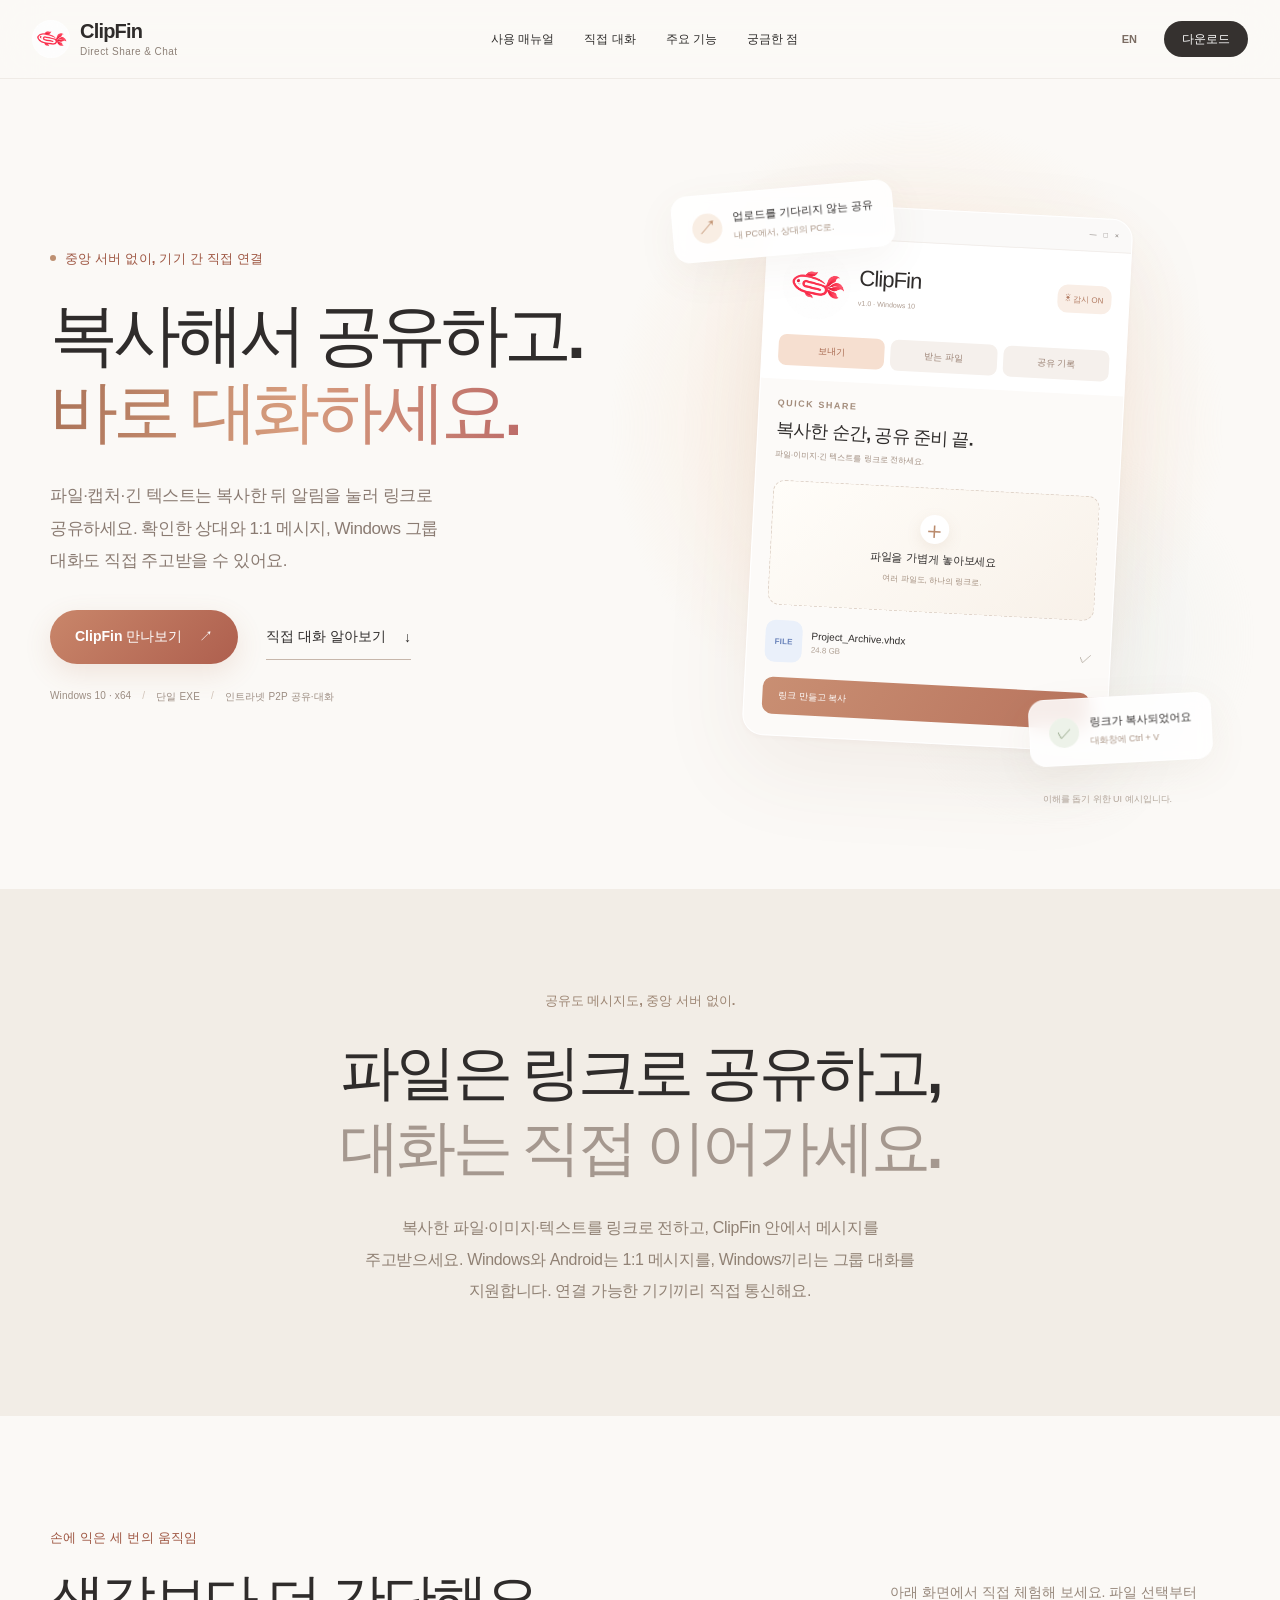
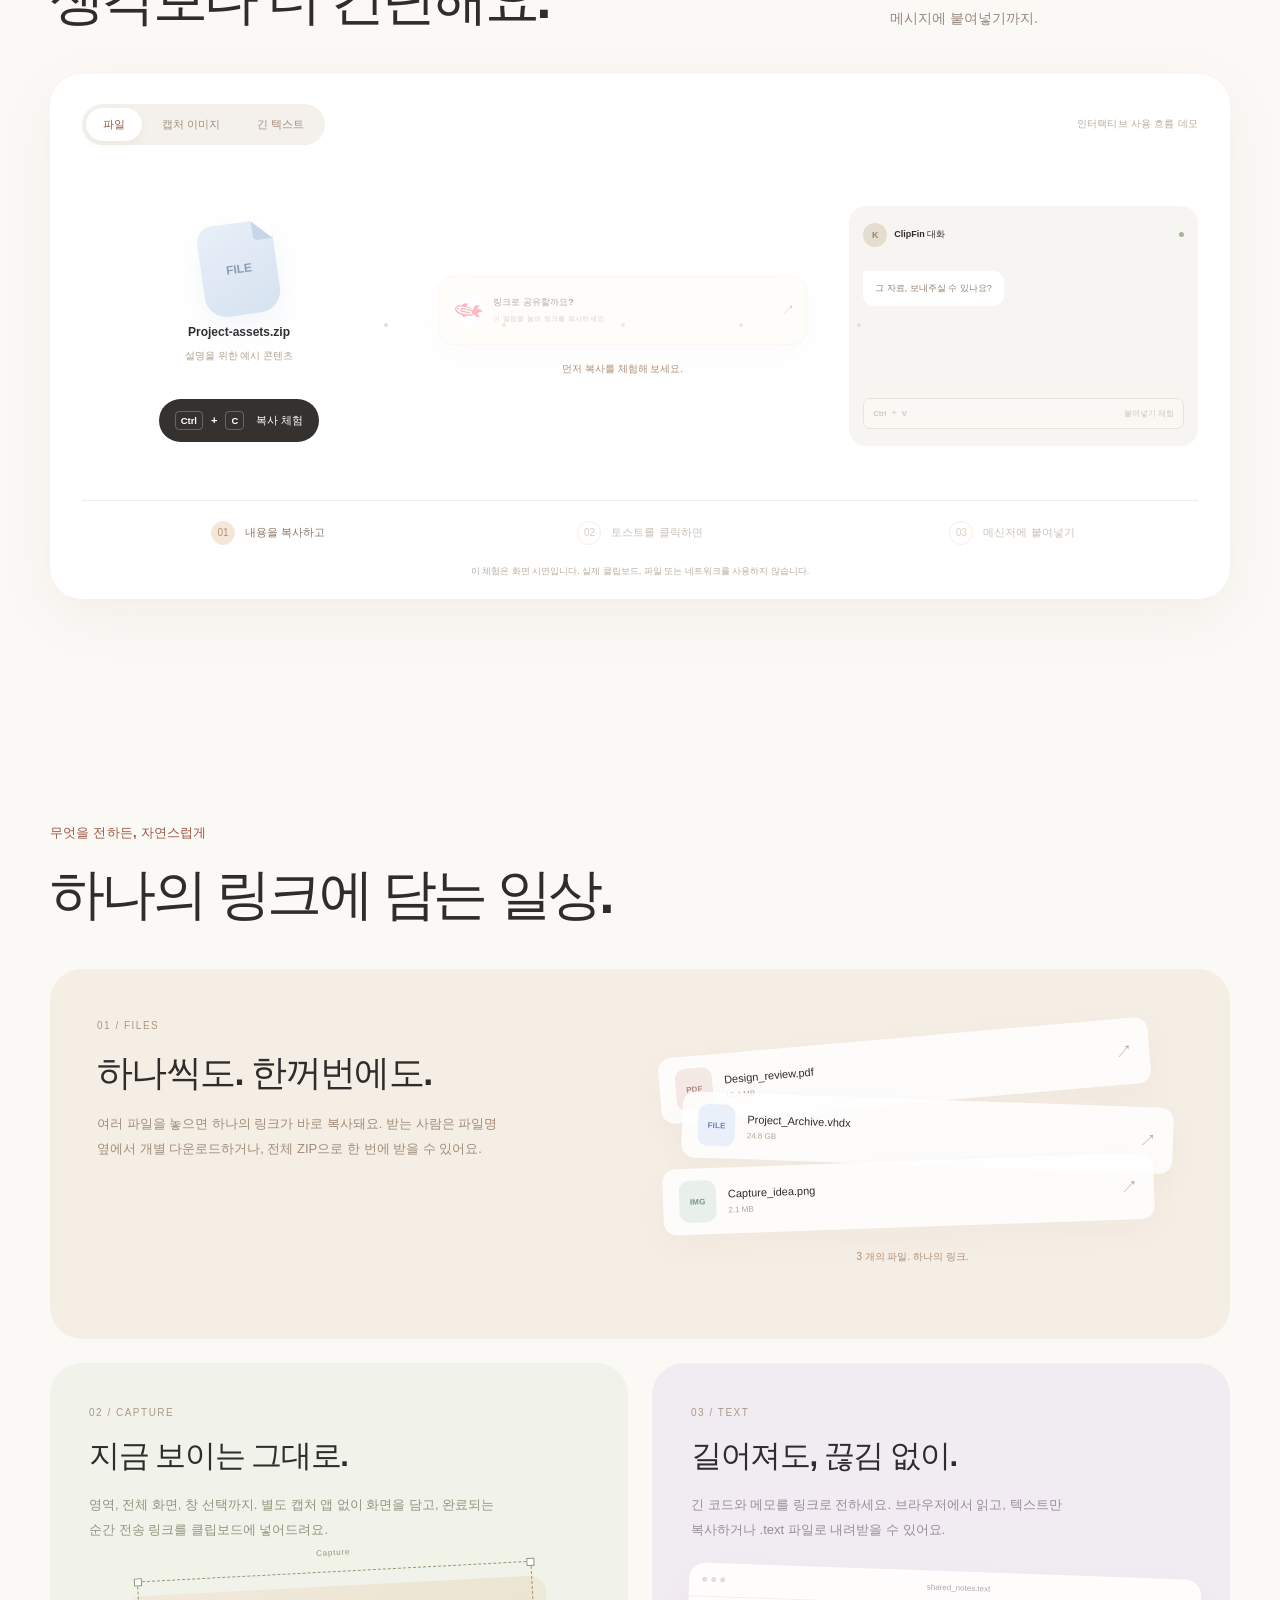
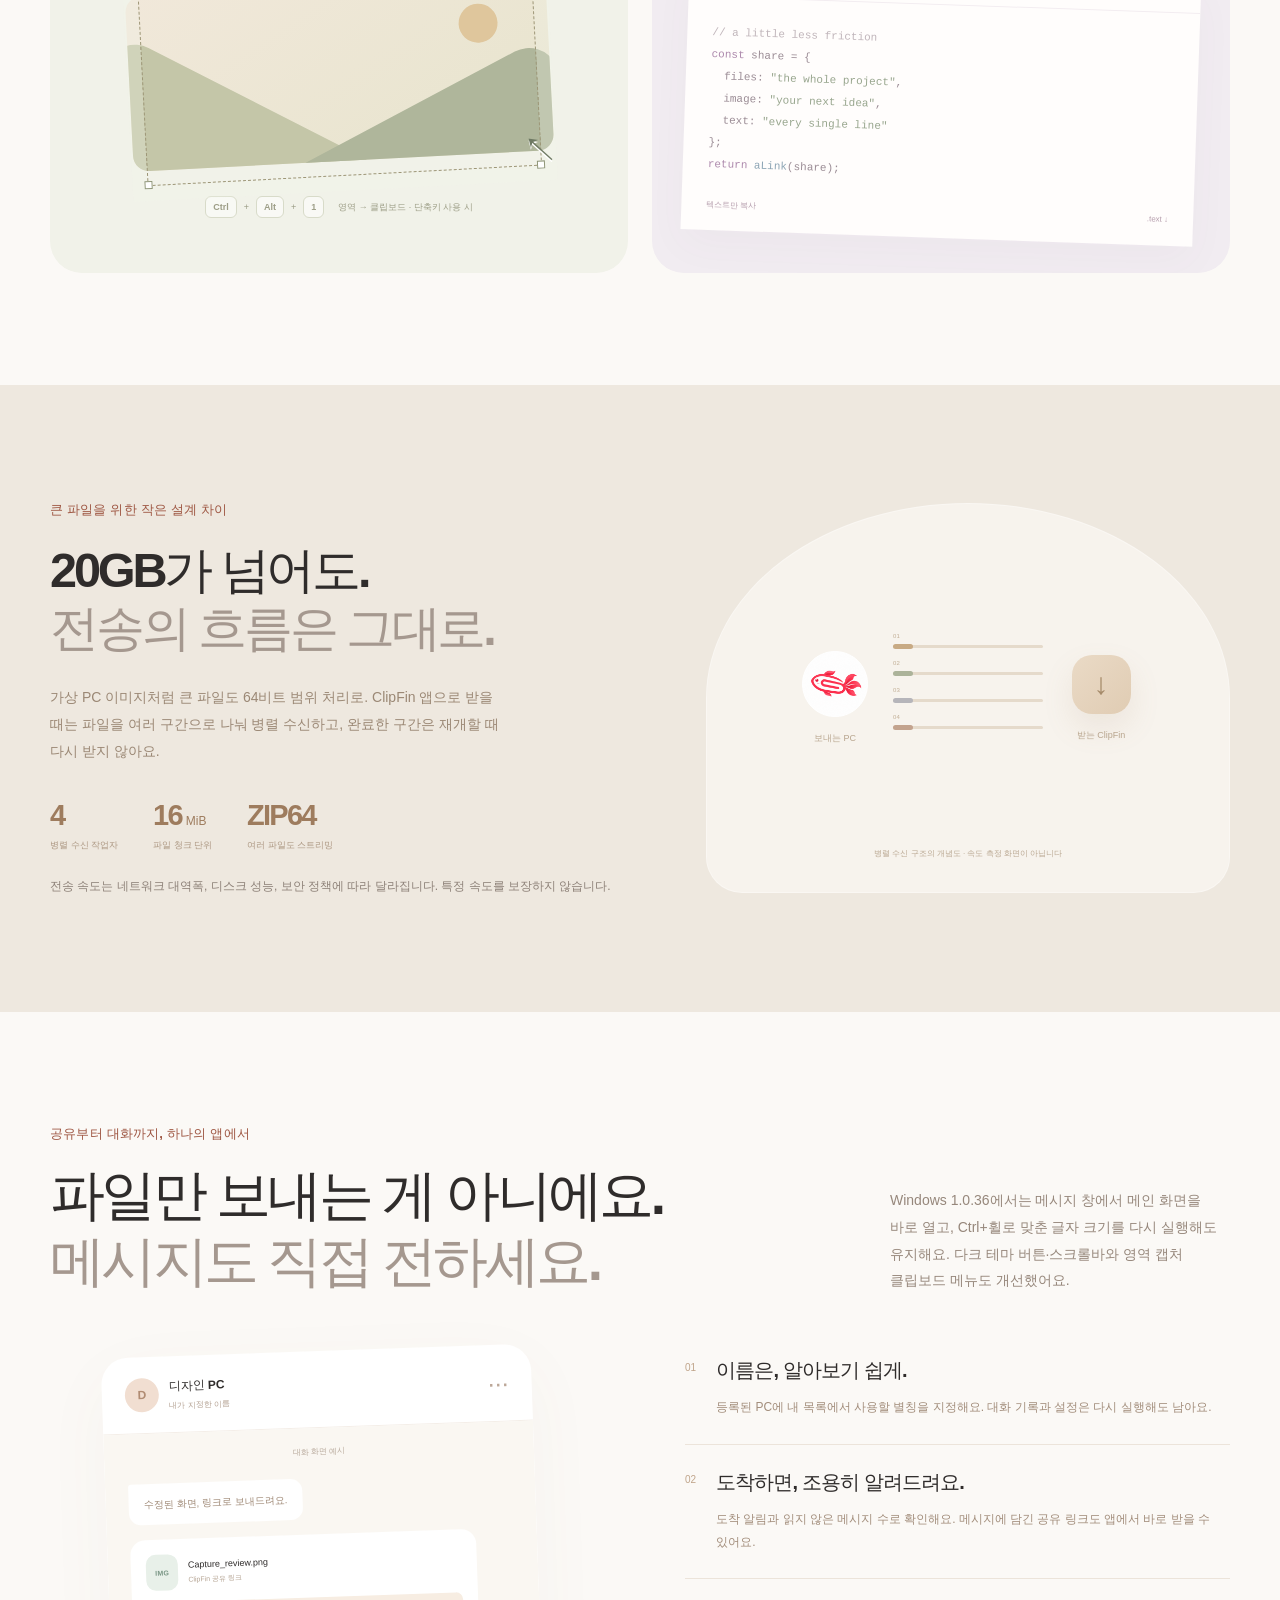
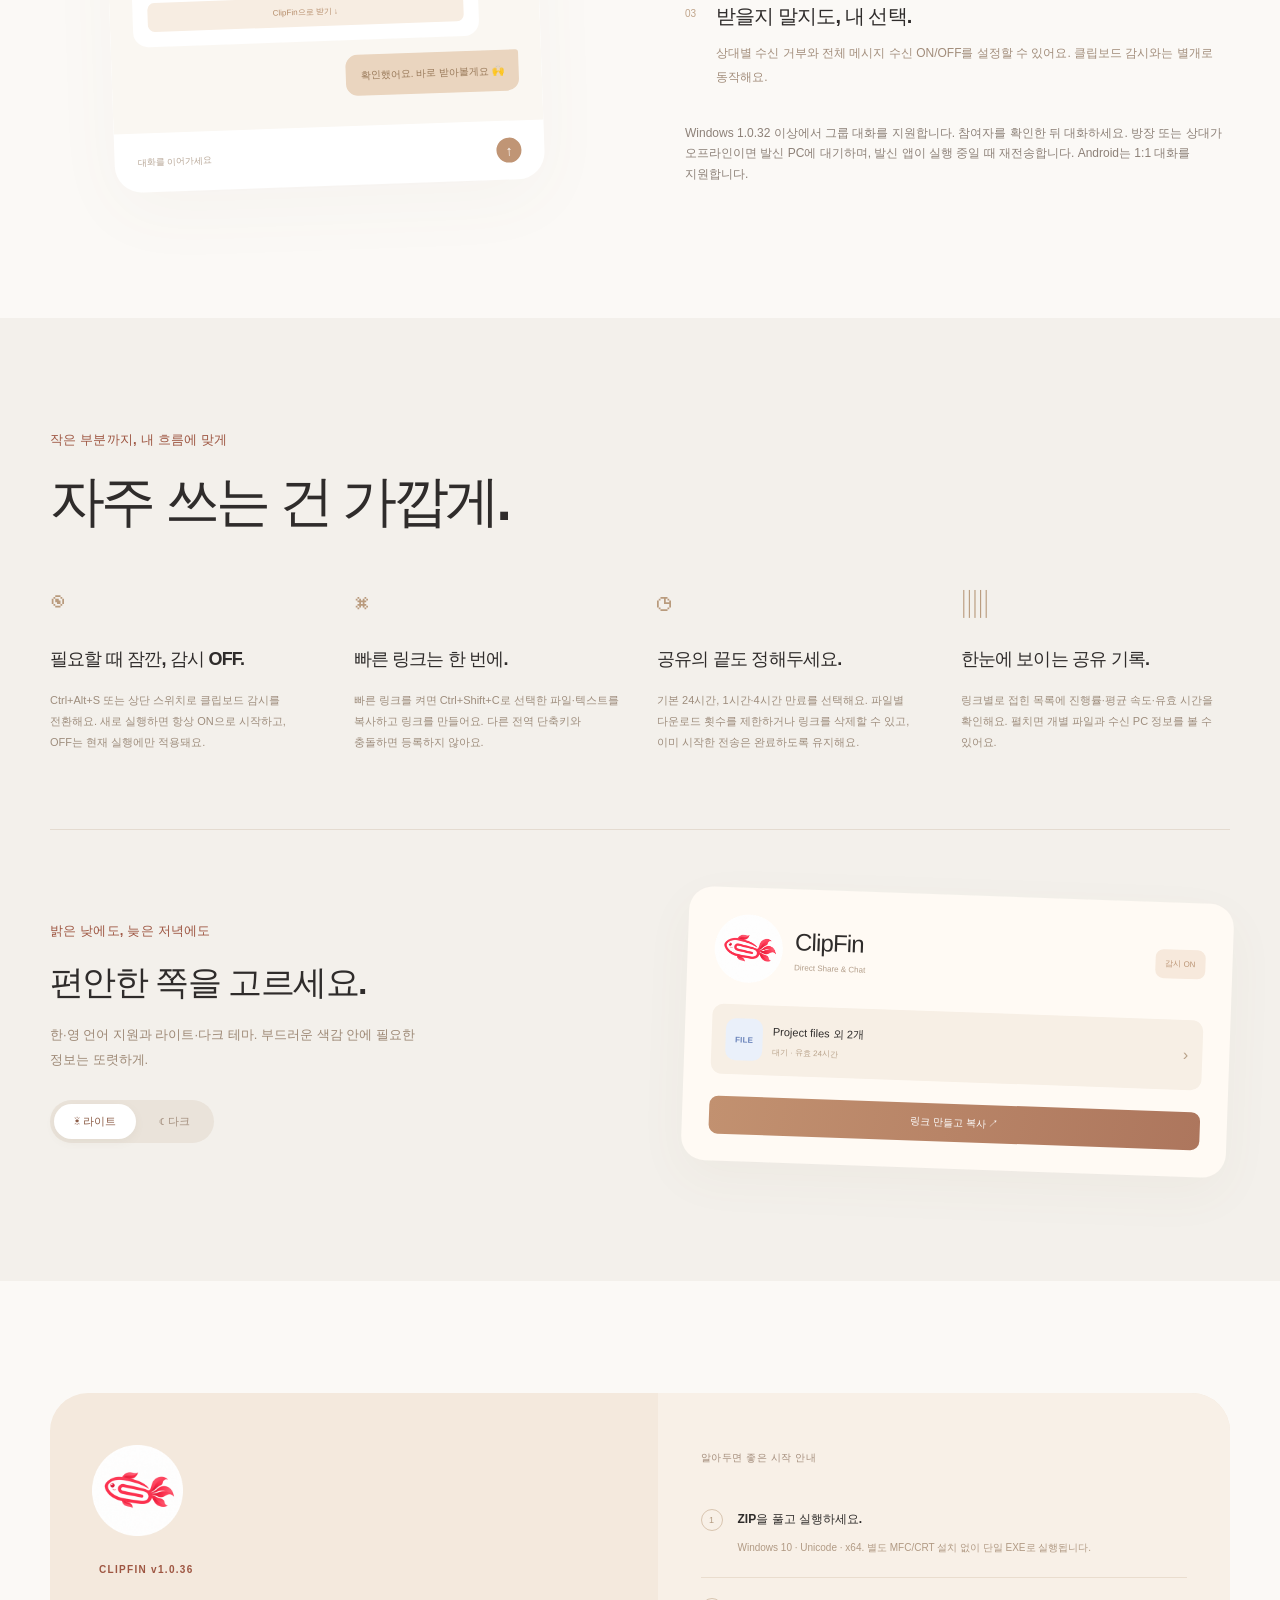
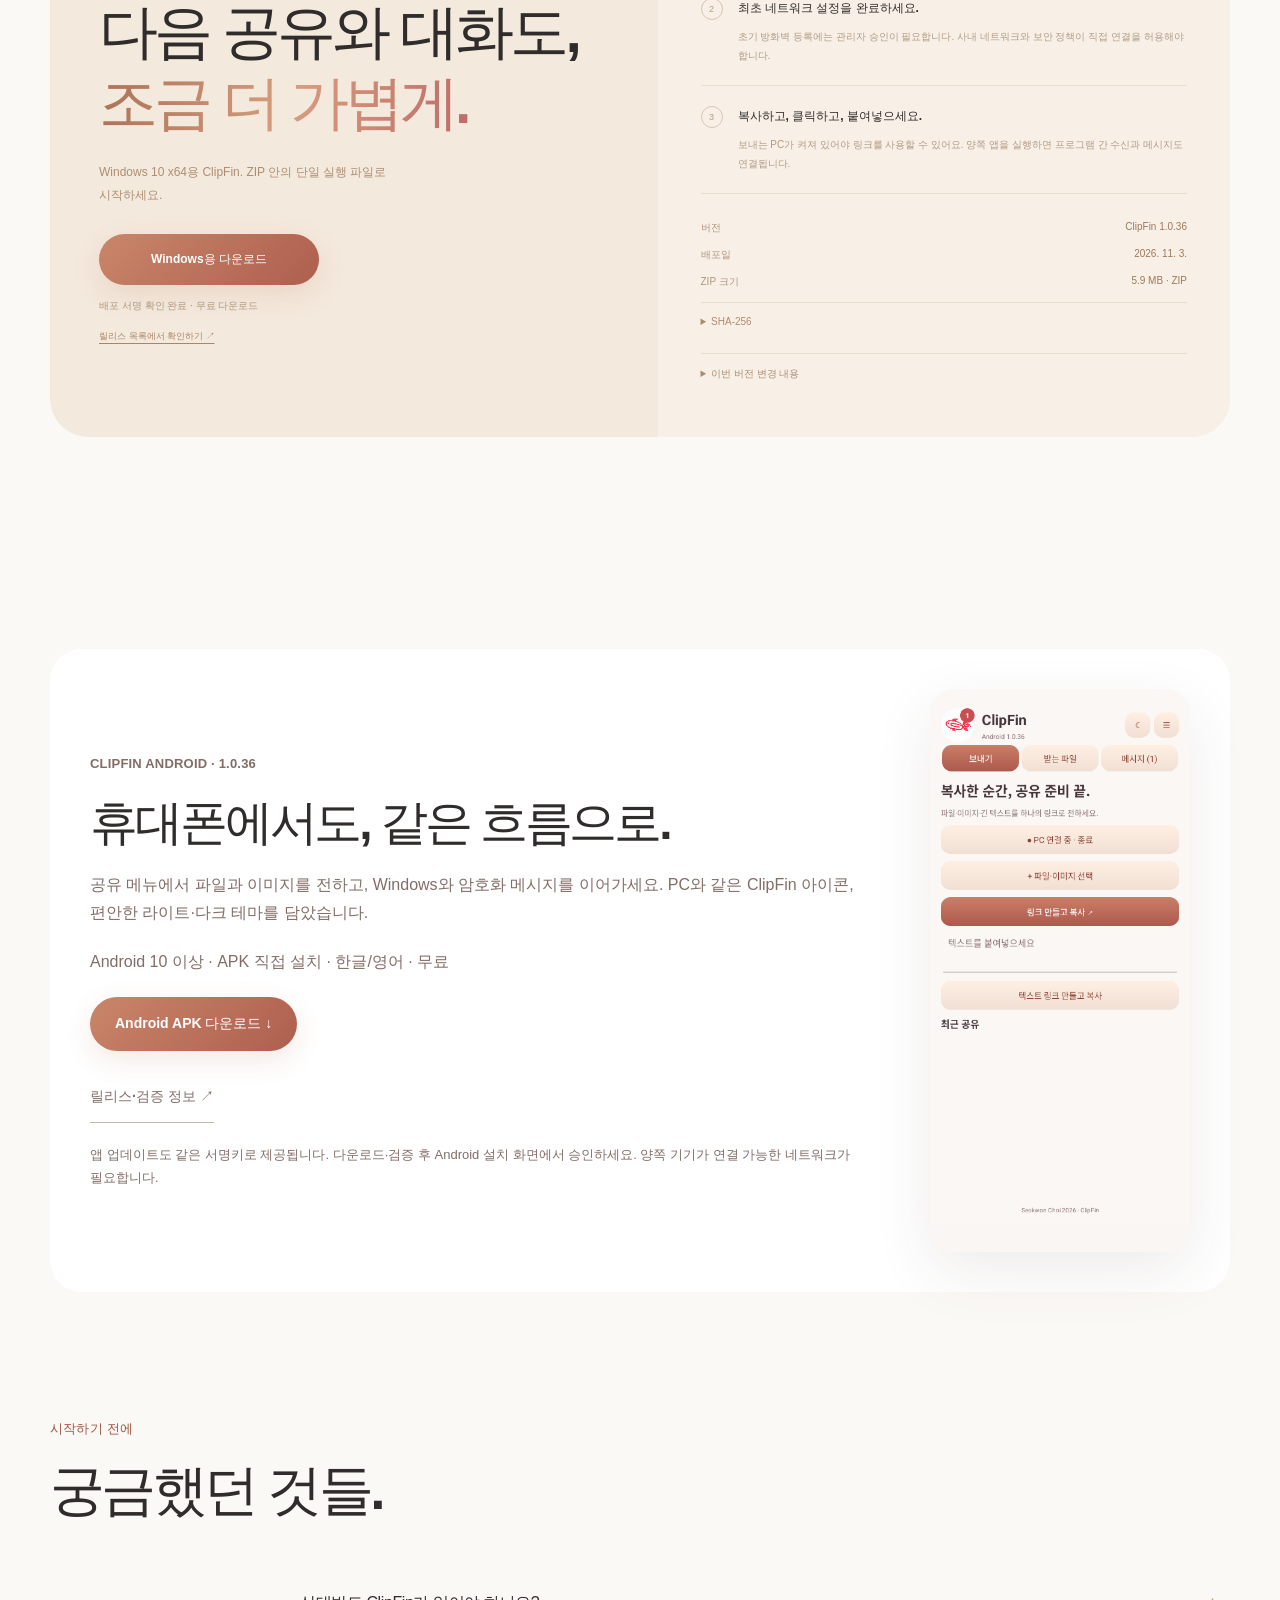
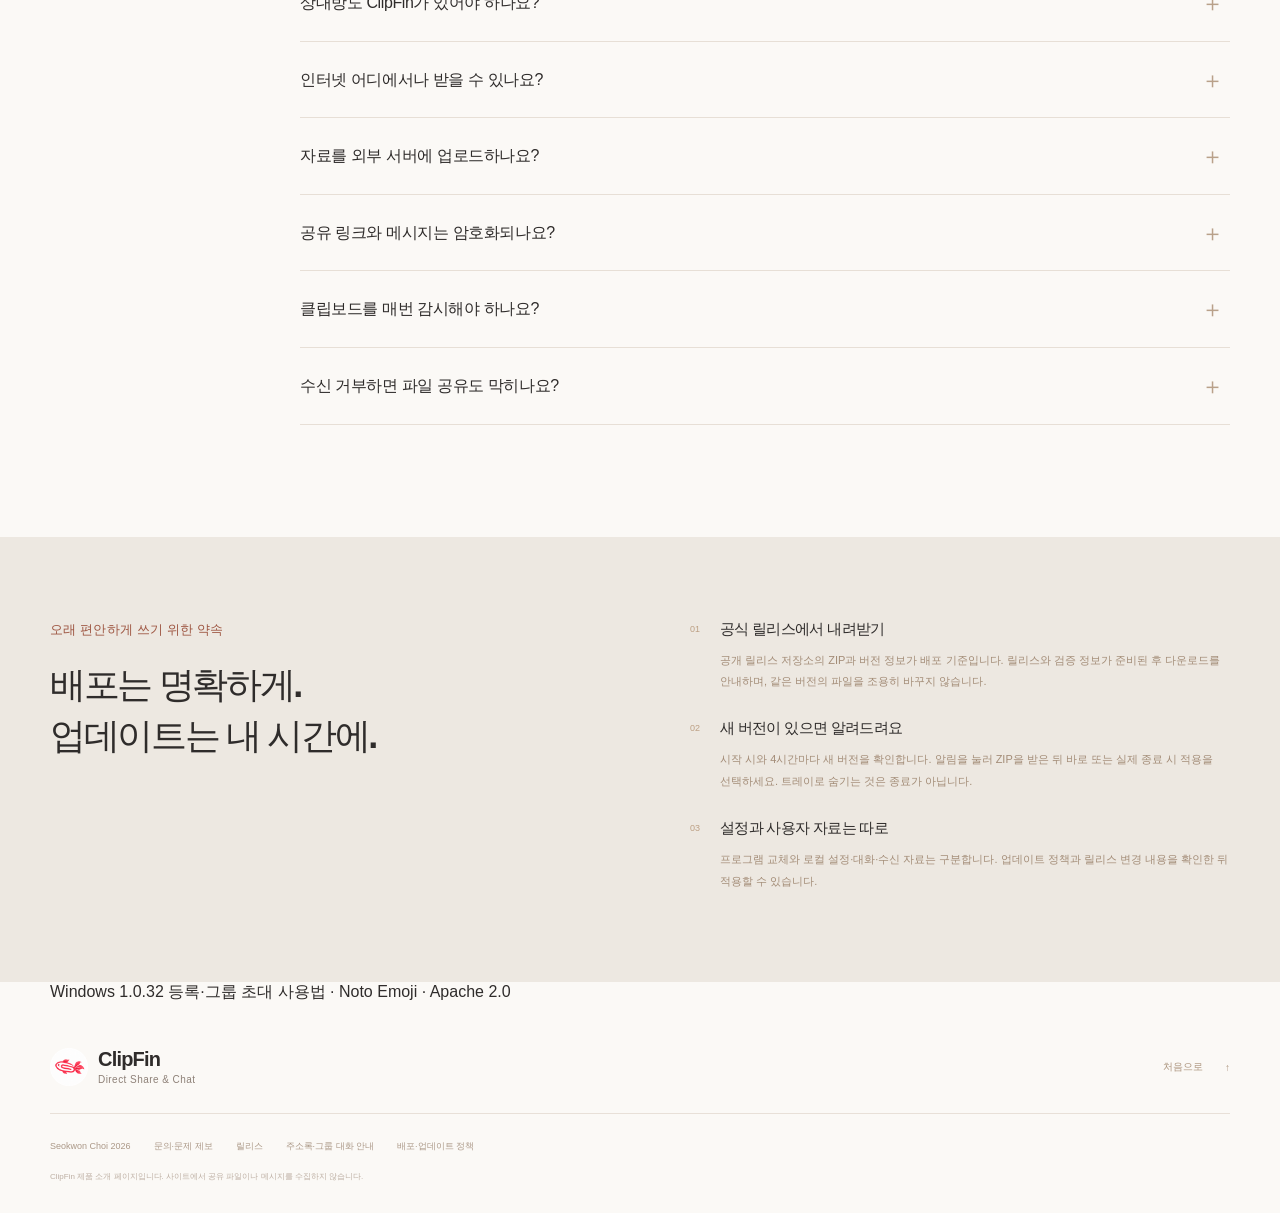
==== commit e62162c0: "Publish ClipFin branding and compatible Windows 1.0.36 and Android 1.0.36 updates" ====
--- a/index.html
+++ b/index.html
@@ -30,14 +30,14 @@
         <h1 id="hero-heading"><span data-ko="복사해서 공유하고." data-en="Copy and share.">복사해서 공유하고.</span><br><span class="warm-text" data-ko="바로 대화하세요." data-en="Then start chatting.">바로 대화하세요.</span></h1>
         <p class="hero-description" data-ko="파일·캡처·긴 텍스트는 복사한 뒤 알림을 눌러 링크로 공유하세요. 확인한 상대와 1:1 메시지, Windows 그룹 대화도 직접 주고받을 수 있어요." data-en="Copy files, captures or long text, then click a notification to share a link. Exchange direct one-to-one messages or chat in a Windows group with verified peers.">파일·캡처·긴 텍스트는 복사한 뒤 알림을 눌러 링크로 공유하세요. 확인한 상대와 1:1 메시지, Windows 그룹 대화도 직접 주고받을 수 있어요.</p>
         <div class="hero-actions"><a class="button button-coral" href="#download"><span data-ko="ClipFin 만나보기" data-en="Meet ClipFin">ClipFin 만나보기</span><span aria-hidden="true">↗</span></a><a class="text-link" href="#messages"><span data-ko="직접 대화 알아보기" data-en="Explore direct chat">직접 대화 알아보기</span><span aria-hidden="true">↓</span></a></div>
-        <p class="hero-compatibility"><span>Windows 11 · x64</span><span class="separator">/</span><span data-ko="단일 EXE" data-en="One EXE">단일 EXE</span><span class="separator">/</span><span data-ko="인트라넷 P2P 공유·대화" data-en="Intranet P2P share & chat">인트라넷 P2P 공유·대화</span></p>
+        <p class="hero-compatibility"><span>Windows 10 · x64</span><span class="separator">/</span><span data-ko="단일 EXE" data-en="One EXE">단일 EXE</span><span class="separator">/</span><span data-ko="인트라넷 P2P 공유·대화" data-en="Intranet P2P share & chat">인트라넷 P2P 공유·대화</span></p>
       </div>
       <div class="hero-visual reveal" aria-label="ClipFin 공유 화면 예시" data-aria-ko="ClipFin 공유 화면 예시" data-aria-en="Illustration of ClipFin sharing">
         <div class="orb orb-peach"></div><div class="orb orb-blue"></div>
         <div class="floating-note note-top"><span class="note-icon">↗</span><div><strong data-ko="업로드를 기다리지 않는 공유" data-en="Sharing without an upload wait">업로드를 기다리지 않는 공유</strong><span data-ko="내 PC에서, 상대의 PC로." data-en="From your PC, directly to theirs.">내 PC에서, 상대의 PC로.</span></div></div>
         <div class="app-preview" id="hero-app" data-theme="light">
           <div class="app-caption"><span><span class="window-fish">✦</span> ClipFin <span class="caption-light">Direct Share &amp; Chat</span></span><span class="window-controls" aria-hidden="true">—　□　×</span></div>
-          <div class="app-brand"><img src="assets/clipfin-light.png" width="90" height="90" alt="ClipFin"><div><strong>ClipFin</strong><span>v1.0 · Windows 11</span></div><div class="app-toggle">☀ <span data-ko="감시 ON" data-en="Monitor ON">감시 ON</span></div></div>
+          <div class="app-brand"><img src="assets/clipfin-light.png" width="90" height="90" alt="ClipFin"><div><strong>ClipFin</strong><span>v1.0 · Windows 10</span></div><div class="app-toggle">☀ <span data-ko="감시 ON" data-en="Monitor ON">감시 ON</span></div></div>
           <div class="app-tabs"><span class="selected" data-ko="보내기" data-en="Send">보내기</span><span data-ko="받는 파일" data-en="Receiving">받는 파일</span><span data-ko="공유 기록" data-en="History">공유 기록</span></div>
           <div class="app-body"><p class="mini-eyebrow">QUICK SHARE</p><h3 data-ko="복사한 순간, 공유 준비 끝." data-en="Copy. Click. Share.">복사한 순간, 공유 준비 끝.</h3><p class="app-subtitle" data-ko="파일·이미지·긴 텍스트를 링크로 전하세요." data-en="Share files, images and long text with a link.">파일·이미지·긴 텍스트를 링크로 전하세요.</p><div class="app-drop"><span class="plus">＋</span><strong data-ko="파일을 가볍게 놓아보세요" data-en="Just drop your files here">파일을 가볍게 놓아보세요</strong><span data-ko="여러 파일도, 하나의 링크로." data-en="Multiple files. One link.">여러 파일도, 하나의 링크로.</span></div><div class="preview-file"><span class="file-symbol file-blue">FILE</span><span><strong>Project_Archive.vhdx</strong><small>24.8 GB</small></span><span class="file-check">✓</span></div><div class="app-share"><span data-ko="링크 만들고 복사" data-en="Create & copy link">링크 만들고 복사</span><span>↗</span></div></div>
         </div>
@@ -71,14 +71,14 @@
 
     <section class="speed-section" id="speed"><div class="section-width speed-layout"><div class="speed-copy reveal"><p class="eyebrow" data-ko="큰 파일을 위한 작은 설계 차이" data-en="Thoughtfully built for bigger files">큰 파일을 위한 작은 설계 차이</p><h2><span data-ko="20GB가 넘어도." data-en="Beyond 20GB.">20GB가 넘어도.</span><br><span class="muted-heading" data-ko="전송의 흐름은 그대로." data-en="The same simple flow.">전송의 흐름은 그대로.</span></h2><p data-ko="가상 PC 이미지처럼 큰 파일도 64비트 범위 처리로. ClipFin 앱으로 받을 때는 파일을 여러 구간으로 나눠 병렬 수신하고, 완료한 구간은 재개할 때 다시 받지 않아요." data-en="64-bit range handling supports large files such as virtual machine images. The ClipFin receiver downloads in parallel chunks and reuses completed chunks when resuming.">가상 PC 이미지처럼 큰 파일도 64비트 범위 처리로. ClipFin 앱으로 받을 때는 파일을 여러 구간으로 나눠 병렬 수신하고, 완료한 구간은 재개할 때 다시 받지 않아요.</p><div class="speed-specs"><div><strong>4</strong><span data-ko="병렬 수신 작업자" data-en="parallel receiver workers">병렬 수신 작업자</span></div><div><strong>16<span>MiB</span></strong><span data-ko="파일 청크 단위" data-en="per download chunk">파일 청크 단위</span></div><div><strong>ZIP64</strong><span data-ko="여러 파일도 스트리밍" data-en="streaming for file sets">여러 파일도 스트리밍</span></div></div><p class="fine-print" data-ko="전송 속도는 네트워크 대역폭, 디스크 성능, 보안 정책에 따라 달라집니다. 특정 속도를 보장하지 않습니다." data-en="Transfer speeds depend on network bandwidth, disk performance and security policies. No specific speed is guaranteed.">전송 속도는 네트워크 대역폭, 디스크 성능, 보안 정책에 따라 달라집니다. 특정 속도를 보장하지 않습니다.</p></div><div class="parallel-art reveal" aria-label="파일을 4개 작업자로 나눠 받는 개념도" data-aria-ko="파일을 4개 작업자로 나눠 받는 개념도" data-aria-en="Concept of four parallel receiver workers"><div class="transfer-end"><img src="assets/clipfin-light.png" width="68" height="68" alt=""><span data-ko="보내는 PC" data-en="Sending PC">보내는 PC</span></div><div class="parallel-lanes"><div><span>01</span><i></i><b></b></div><div><span>02</span><i></i><b></b></div><div><span>03</span><i></i><b></b></div><div><span>04</span><i></i><b></b></div></div><div class="transfer-end"><span class="download-orb">↓</span><span data-ko="받는 ClipFin" data-en="ClipFin receiver">받는 ClipFin</span></div><p data-ko="병렬 수신 구조의 개념도 · 속도 측정 화면이 아닙니다" data-en="Illustration of parallel reception · not a speed measurement">병렬 수신 구조의 개념도 · 속도 측정 화면이 아닙니다</p></div></div></section>
 
-    <section class="section-width section-space messages-section" id="messages"><div class="section-heading reveal"><div><p class="eyebrow" data-ko="공유부터 대화까지, 하나의 앱에서" data-en="Sharing and chatting in one app">공유부터 대화까지, 하나의 앱에서</p><h2><span data-ko="파일만 보내는 게 아니에요." data-en="More than file sharing.">파일만 보내는 게 아니에요.</span><br><span class="muted-heading" data-ko="메시지도 직접 전하세요." data-en="Messages, peer to peer.">메시지도 직접 전하세요.</span></h2></div><p data-ko="Windows 1.0.35에서는 메시지 창에서 메인 화면을 바로 열고, Ctrl+휠로 맞춘 글자 크기를 다시 실행해도 유지해요. 다크 테마 버튼·스크롤바와 영역 캡처 클립보드 메뉴도 개선했어요." data-en="Windows 1.0.35 opens the main window from messages and remembers Ctrl+wheel text size. Enjoy corrected dark buttons and scrollbars, plus the working region-to-clipboard capture menu.">Windows 1.0.35에서는 메시지 창에서 메인 화면을 바로 열고, Ctrl+휠로 맞춘 글자 크기를 다시 실행해도 유지해요. 다크 테마 버튼·스크롤바와 영역 캡처 클립보드 메뉴도 개선했어요.</p></div><div class="message-showcase reveal"><div class="message-preview"><div class="conversation-head"><div class="avatar avatar-coral">D</div><div><strong data-ko="디자인 PC" data-en="Design PC">디자인 PC</strong><span data-ko="내가 지정한 이름" data-en="Your local contact name">내가 지정한 이름</span></div><span class="message-menu" aria-hidden="true">···</span></div><div class="conversation-body"><span class="conversation-time" data-ko="대화 화면 예시" data-en="Illustrative conversation">대화 화면 예시</span><div class="conversation-bubble incoming" data-ko="수정된 화면, 링크로 보내드려요." data-en="Here's a link to the updated screen.">수정된 화면, 링크로 보내드려요.</div><div class="message-attachment"><span class="file-symbol file-green">IMG</span><span><strong>Capture_review.png</strong><small data-ko="ClipFin 공유 링크" data-en="ClipFin share link">ClipFin 공유 링크</small></span><span class="attachment-button" data-ko="ClipFin으로 받기 ↓" data-en="Receive with ClipFin ↓">ClipFin으로 받기 ↓</span></div><div class="conversation-bubble outgoing" data-ko="확인했어요. 바로 받아볼게요 🙌" data-en="Got it. I'll download it now 🙌">확인했어요. 바로 받아볼게요 🙌</div></div><div class="conversation-input"><span data-ko="대화를 이어가세요" data-en="Keep the conversation going">대화를 이어가세요</span><span aria-hidden="true">↑</span></div></div><div class="message-benefits"><article><span class="benefit-mark">01</span><div><h3 data-ko="이름은, 알아보기 쉽게." data-en="Names that make sense to you.">이름은, 알아보기 쉽게.</h3><p data-ko="등록된 PC에 내 목록에서 사용할 별칭을 지정해요. 대화 기록과 설정은 다시 실행해도 남아요." data-en="Give a registered PC a local nickname. Conversations and settings remain after restarting.">등록된 PC에 내 목록에서 사용할 별칭을 지정해요. 대화 기록과 설정은 다시 실행해도 남아요.</p></div></article><article><span class="benefit-mark">02</span><div><h3 data-ko="도착하면, 조용히 알려드려요." data-en="A little nudge when it arrives.">도착하면, 조용히 알려드려요.</h3><p data-ko="도착 알림과 읽지 않은 메시지 수로 확인해요. 메시지에 담긴 공유 링크도 앱에서 바로 받을 수 있어요." data-en="Arrival notifications and unread counts keep you informed. Shared links in messages can be received directly in the app.">도착 알림과 읽지 않은 메시지 수로 확인해요. 메시지에 담긴 공유 링크도 앱에서 바로 받을 수 있어요.</p></div></article><article><span class="benefit-mark">03</span><div><h3 data-ko="받을지 말지도, 내 선택." data-en="You choose what comes in.">받을지 말지도, 내 선택.</h3><p data-ko="상대별 수신 거부와 전체 메시지 수신 ON/OFF를 설정할 수 있어요. 클립보드 감시와는 별개로 동작해요." data-en="Block incoming messages per contact or turn all message reception off. This is independent of clipboard monitoring.">상대별 수신 거부와 전체 메시지 수신 ON/OFF를 설정할 수 있어요. 클립보드 감시와는 별개로 동작해요.</p></div></article><p class="fine-print" data-ko="Windows 1.0.32 이상에서 그룹 대화를 지원합니다. 참여자를 확인한 뒤 대화하세요. 방장 또는 상대가 오프라인이면 발신 PC에 대기하며, 발신 앱이 실행 중일 때 재전송합니다. Android는 1:1 대화를 지원합니다." data-en="Group chats require Windows 1.0.32 or later and verified participants. Messages wait on the sender’s PC when the owner or a recipient is offline and retry while the sender app is running. Android supports one-to-one chat.">Windows 1.0.32 이상에서 그룹 대화를 지원합니다. 참여자를 확인한 뒤 대화하세요. 방장 또는 상대가 오프라인이면 발신 PC에 대기하며, 발신 앱이 실행 중일 때 재전송합니다. Android는 1:1 대화를 지원합니다.</p></div></div></section>
+    <section class="section-width section-space messages-section" id="messages"><div class="section-heading reveal"><div><p class="eyebrow" data-ko="공유부터 대화까지, 하나의 앱에서" data-en="Sharing and chatting in one app">공유부터 대화까지, 하나의 앱에서</p><h2><span data-ko="파일만 보내는 게 아니에요." data-en="More than file sharing.">파일만 보내는 게 아니에요.</span><br><span class="muted-heading" data-ko="메시지도 직접 전하세요." data-en="Messages, peer to peer.">메시지도 직접 전하세요.</span></h2></div><p data-ko="Windows 1.0.36에서는 메시지 창에서 메인 화면을 바로 열고, Ctrl+휠로 맞춘 글자 크기를 다시 실행해도 유지해요. 다크 테마 버튼·스크롤바와 영역 캡처 클립보드 메뉴도 개선했어요." data-en="Windows 1.0.36 opens the main window from messages and remembers Ctrl+wheel text size. Enjoy corrected dark buttons and scrollbars, plus the working region-to-clipboard capture menu.">Windows 1.0.36에서는 메시지 창에서 메인 화면을 바로 열고, Ctrl+휠로 맞춘 글자 크기를 다시 실행해도 유지해요. 다크 테마 버튼·스크롤바와 영역 캡처 클립보드 메뉴도 개선했어요.</p></div><div class="message-showcase reveal"><div class="message-preview"><div class="conversation-head"><div class="avatar avatar-coral">D</div><div><strong data-ko="디자인 PC" data-en="Design PC">디자인 PC</strong><span data-ko="내가 지정한 이름" data-en="Your local contact name">내가 지정한 이름</span></div><span class="message-menu" aria-hidden="true">···</span></div><div class="conversation-body"><span class="conversation-time" data-ko="대화 화면 예시" data-en="Illustrative conversation">대화 화면 예시</span><div class="conversation-bubble incoming" data-ko="수정된 화면, 링크로 보내드려요." data-en="Here's a link to the updated screen.">수정된 화면, 링크로 보내드려요.</div><div class="message-attachment"><span class="file-symbol file-green">IMG</span><span><strong>Capture_review.png</strong><small data-ko="ClipFin 공유 링크" data-en="ClipFin share link">ClipFin 공유 링크</small></span><span class="attachment-button" data-ko="ClipFin으로 받기 ↓" data-en="Receive with ClipFin ↓">ClipFin으로 받기 ↓</span></div><div class="conversation-bubble outgoing" data-ko="확인했어요. 바로 받아볼게요 🙌" data-en="Got it. I'll download it now 🙌">확인했어요. 바로 받아볼게요 🙌</div></div><div class="conversation-input"><span data-ko="대화를 이어가세요" data-en="Keep the conversation going">대화를 이어가세요</span><span aria-hidden="true">↑</span></div></div><div class="message-benefits"><article><span class="benefit-mark">01</span><div><h3 data-ko="이름은, 알아보기 쉽게." data-en="Names that make sense to you.">이름은, 알아보기 쉽게.</h3><p data-ko="등록된 PC에 내 목록에서 사용할 별칭을 지정해요. 대화 기록과 설정은 다시 실행해도 남아요." data-en="Give a registered PC a local nickname. Conversations and settings remain after restarting.">등록된 PC에 내 목록에서 사용할 별칭을 지정해요. 대화 기록과 설정은 다시 실행해도 남아요.</p></div></article><article><span class="benefit-mark">02</span><div><h3 data-ko="도착하면, 조용히 알려드려요." data-en="A little nudge when it arrives.">도착하면, 조용히 알려드려요.</h3><p data-ko="도착 알림과 읽지 않은 메시지 수로 확인해요. 메시지에 담긴 공유 링크도 앱에서 바로 받을 수 있어요." data-en="Arrival notifications and unread counts keep you informed. Shared links in messages can be received directly in the app.">도착 알림과 읽지 않은 메시지 수로 확인해요. 메시지에 담긴 공유 링크도 앱에서 바로 받을 수 있어요.</p></div></article><article><span class="benefit-mark">03</span><div><h3 data-ko="받을지 말지도, 내 선택." data-en="You choose what comes in.">받을지 말지도, 내 선택.</h3><p data-ko="상대별 수신 거부와 전체 메시지 수신 ON/OFF를 설정할 수 있어요. 클립보드 감시와는 별개로 동작해요." data-en="Block incoming messages per contact or turn all message reception off. This is independent of clipboard monitoring.">상대별 수신 거부와 전체 메시지 수신 ON/OFF를 설정할 수 있어요. 클립보드 감시와는 별개로 동작해요.</p></div></article><p class="fine-print" data-ko="Windows 1.0.32 이상에서 그룹 대화를 지원합니다. 참여자를 확인한 뒤 대화하세요. 방장 또는 상대가 오프라인이면 발신 PC에 대기하며, 발신 앱이 실행 중일 때 재전송합니다. Android는 1:1 대화를 지원합니다." data-en="Group chats require Windows 1.0.32 or later and verified participants. Messages wait on the sender’s PC when the owner or a recipient is offline and retry while the sender app is running. Android supports one-to-one chat.">Windows 1.0.32 이상에서 그룹 대화를 지원합니다. 참여자를 확인한 뒤 대화하세요. 방장 또는 상대가 오프라인이면 발신 PC에 대기하며, 발신 앱이 실행 중일 때 재전송합니다. Android는 1:1 대화를 지원합니다.</p></div></div></section>
 
     <section class="details-section"><div class="section-width section-space"><div class="section-heading reveal"><div><p class="eyebrow" data-ko="작은 부분까지, 내 흐름에 맞게" data-en="The details fit your flow">작은 부분까지, 내 흐름에 맞게</p><h2 data-ko="자주 쓰는 건 가깝게." data-en="Keep the everyday close.">자주 쓰는 건 가깝게.</h2></div></div><div class="details-grid"><article class="detail-card reveal"><span class="detail-icon">◉</span><h3 data-ko="필요할 때 잠깐, 감시 OFF." data-en="Pause monitoring when you need to.">필요할 때 잠깐, 감시 OFF.</h3><p data-ko="Ctrl+Alt+S 또는 상단 스위치로 클립보드 감시를 전환해요. 새로 실행하면 항상 ON으로 시작하고, OFF는 현재 실행에만 적용돼요." data-en="Toggle clipboard monitoring with Ctrl+Alt+S or the top switch. Each launch starts ON; OFF applies only to the current run.">Ctrl+Alt+S 또는 상단 스위치로 클립보드 감시를 전환해요. 새로 실행하면 항상 ON으로 시작하고, OFF는 현재 실행에만 적용돼요.</p></article><article class="detail-card reveal"><span class="detail-icon">⌘</span><h3 data-ko="빠른 링크는 한 번에." data-en="A shortcut to a share link.">빠른 링크는 한 번에.</h3><p data-ko="빠른 링크를 켜면 Ctrl+Shift+C로 선택한 파일·텍스트를 복사하고 링크를 만들어요. 다른 전역 단축키와 충돌하면 등록하지 않아요." data-en="Enable Quick link to copy selected files or text and create a link with Ctrl+Shift+C. Registration is skipped if another global shortcut conflicts.">빠른 링크를 켜면 Ctrl+Shift+C로 선택한 파일·텍스트를 복사하고 링크를 만들어요. 다른 전역 단축키와 충돌하면 등록하지 않아요.</p></article><article class="detail-card reveal"><span class="detail-icon">◷</span><h3 data-ko="공유의 끝도 정해두세요." data-en="Give sharing a clear ending.">공유의 끝도 정해두세요.</h3><p data-ko="기본 24시간, 1시간·4시간 만료를 선택해요. 파일별 다운로드 횟수를 제한하거나 링크를 삭제할 수 있고, 이미 시작한 전송은 완료하도록 유지해요." data-en="Choose the default 24-hour lifetime or 1 or 4 hours. Set per-file download limits or revoke a link; transfers already admitted can finish.">기본 24시간, 1시간·4시간 만료를 선택해요. 파일별 다운로드 횟수를 제한하거나 링크를 삭제할 수 있고, 이미 시작한 전송은 완료하도록 유지해요.</p></article><article class="detail-card reveal"><span class="detail-icon">▥</span><h3 data-ko="한눈에 보이는 공유 기록." data-en="A clear view of what you shared.">한눈에 보이는 공유 기록.</h3><p data-ko="링크별로 접힌 목록에 진행률·평균 속도·유효 시간을 확인해요. 펼치면 개별 파일과 수신 PC 정보를 볼 수 있어요." data-en="Collapsed link groups show progress, average speed and expiry. Expand a group for individual files and receiving PC information.">링크별로 접힌 목록에 진행률·평균 속도·유효 시간을 확인해요. 펼치면 개별 파일과 수신 PC 정보를 볼 수 있어요.</p></article></div>
       <div class="theme-showcase reveal"><div><p class="eyebrow" data-ko="밝은 낮에도, 늦은 저녁에도" data-en="For brighter days and later nights">밝은 낮에도, 늦은 저녁에도</p><h3 data-ko="편안한 쪽을 고르세요." data-en="Find your comfortable side.">편안한 쪽을 고르세요.</h3><p data-ko="한·영 언어 지원과 라이트·다크 테마. 부드러운 색감 안에 필요한 정보는 또렷하게." data-en="Korean and English. Light and dark. Soft colors, with the information you need kept clear.">한·영 언어 지원과 라이트·다크 테마. 부드러운 색감 안에 필요한 정보는 또렷하게.</p><div class="segmented theme-controls" role="group" aria-label="앱 테마 예시" data-aria-ko="앱 테마 예시" data-aria-en="App theme illustration"><button type="button" data-preview-theme="light" class="active" aria-pressed="true"><span aria-hidden="true">☀</span> <span data-ko="라이트" data-en="Light">라이트</span></button><button type="button" data-preview-theme="dark" aria-pressed="false"><span aria-hidden="true">☾</span> <span data-ko="다크" data-en="Dark">다크</span></button></div></div><div class="theme-mini-app" id="theme-preview" data-theme="light"><div class="theme-mini-brand"><img id="theme-logo" src="assets/clipfin-light.png" width="78" height="78" alt="ClipFin"><span><strong>ClipFin</strong><small>Direct Share &amp; Chat</small></span><span class="theme-status" data-ko="감시 ON" data-en="Monitor ON">감시 ON</span></div><div class="theme-mini-file"><span class="file-symbol file-blue">FILE</span><span><strong>Project files <span data-ko="외 2개" data-en="+ 2 more">외 2개</span></strong><small data-ko="대기 · 유효 24시간" data-en="Waiting · available for 24h">대기 · 유효 24시간</small></span><span>›</span></div><div class="theme-mini-button" data-ko="링크 만들고 복사 ↗" data-en="Create & copy link ↗">링크 만들고 복사 ↗</div></div></div></div></section>
 
-    <section class="section-width section-space download-section" id="download" aria-labelledby="download-heading"><div class="download-card reveal"><div class="download-main"><img class="download-logo" src="assets/clipfin-light.png" width="116" height="116" alt="ClipFin"><p class="eyebrow">CLIPFIN <span id="download-version">v1.0.35</span></p><h2 id="download-heading"><span data-ko="다음 공유와 대화도," data-en="For your next share and chat.">다음 공유와 대화도,</span><br><span class="warm-text" data-ko="조금 더 가볍게." data-en="A little less friction.">조금 더 가볍게.</span></h2><p data-ko="Windows 11 x64용 ClipFin. ZIP 안의 단일 실행 파일로 시작하세요." data-en="ClipFin for Windows 11 x64. Start with a single executable inside the ZIP.">Windows 11 x64용 ClipFin. ZIP 안의 단일 실행 파일로 시작하세요.</p><a class="button button-coral download-asset" id="download-asset" aria-disabled="true"><span data-ko="배포 파일 확인 중" data-en="Checking release">배포 파일 확인 중</span><span aria-hidden="true">↓</span></a><p class="download-state" id="download-state" role="status" aria-live="polite"></p><a class="release-link" href="https://github.com/Rubiya82/ClipFin-release/releases" target="_blank" rel="noopener noreferrer"><span data-ko="릴리스 목록에서 확인하기" data-en="View GitHub releases">릴리스 목록에서 확인하기</span> ↗</a></div><div class="download-side"><p class="mini-eyebrow" data-ko="알아두면 좋은 시작 안내" data-en="BEFORE YOUR FIRST SHARE">알아두면 좋은 시작 안내</p><ol class="setup-list"><li><span>1</span><div><strong data-ko="ZIP을 풀고 실행하세요." data-en="Extract the ZIP and run.">ZIP을 풀고 실행하세요.</strong><p data-ko="Windows 11 · Unicode · x64. 별도 MFC/CRT 설치 없이 단일 EXE로 실행됩니다." data-en="Windows 11 · Unicode · x64. One EXE, without a separate MFC/CRT installation.">Windows 11 · Unicode · x64. 별도 MFC/CRT 설치 없이 단일 EXE로 실행됩니다.</p></div></li><li><span>2</span><div><strong data-ko="최초 네트워크 설정을 완료하세요." data-en="Complete initial network setup.">최초 네트워크 설정을 완료하세요.</strong><p data-ko="초기 방화벽 등록에는 관리자 승인이 필요합니다. 사내 네트워크와 보안 정책이 직접 연결을 허용해야 합니다." data-en="Initial firewall registration needs administrator approval. Your intranet and security policies must allow direct connections.">초기 방화벽 등록에는 관리자 승인이 필요합니다. 사내 네트워크와 보안 정책이 직접 연결을 허용해야 합니다.</p></div></li><li><span>3</span><div><strong data-ko="복사하고, 클릭하고, 붙여넣으세요." data-en="Copy, click, and paste.">복사하고, 클릭하고, 붙여넣으세요.</strong><p data-ko="보내는 PC가 켜져 있어야 링크를 사용할 수 있어요. 양쪽 앱을 실행하면 프로그램 간 수신과 메시지도 연결됩니다." data-en="The sender must stay online for the link to work. Run both apps for native reception and messages.">보내는 PC가 켜져 있어야 링크를 사용할 수 있어요. 양쪽 앱을 실행하면 프로그램 간 수신과 메시지도 연결됩니다.</p></div></li></ol><div class="release-meta" id="release-meta" hidden><div><span data-ko="버전" data-en="Version">버전</span><strong id="meta-version"></strong></div><div><span data-ko="배포일" data-en="Published">배포일</span><strong id="meta-date"></strong></div><div><span data-ko="ZIP 크기" data-en="ZIP size">ZIP 크기</span><strong id="meta-size"></strong></div><details><summary>SHA-256</summary><code id="meta-sha"></code></details><details><summary data-ko="이번 버전 변경 내용" data-en="Release notes">이번 버전 변경 내용</summary><p id="meta-notes"></p></details></div></div></div></section>
+    <section class="section-width section-space download-section" id="download" aria-labelledby="download-heading"><div class="download-card reveal"><div class="download-main"><img class="download-logo" src="assets/clipfin-light.png" width="116" height="116" alt="ClipFin"><p class="eyebrow">CLIPFIN <span id="download-version">v1.0.36</span></p><h2 id="download-heading"><span data-ko="다음 공유와 대화도," data-en="For your next share and chat.">다음 공유와 대화도,</span><br><span class="warm-text" data-ko="조금 더 가볍게." data-en="A little less friction.">조금 더 가볍게.</span></h2><p data-ko="Windows 10 x64용 ClipFin. ZIP 안의 단일 실행 파일로 시작하세요." data-en="ClipFin for Windows 10 x64. Start with a single executable inside the ZIP.">Windows 10 x64용 ClipFin. ZIP 안의 단일 실행 파일로 시작하세요.</p><a class="button button-coral download-asset" id="download-asset" aria-disabled="true"><span data-ko="배포 파일 확인 중" data-en="Checking release">배포 파일 확인 중</span><span aria-hidden="true">↓</span></a><p class="download-state" id="download-state" role="status" aria-live="polite"></p><a class="release-link" href="https://github.com/Rubiya82/ClipFin-release/releases" target="_blank" rel="noopener noreferrer"><span data-ko="릴리스 목록에서 확인하기" data-en="View GitHub releases">릴리스 목록에서 확인하기</span> ↗</a></div><div class="download-side"><p class="mini-eyebrow" data-ko="알아두면 좋은 시작 안내" data-en="BEFORE YOUR FIRST SHARE">알아두면 좋은 시작 안내</p><ol class="setup-list"><li><span>1</span><div><strong data-ko="ZIP을 풀고 실행하세요." data-en="Extract the ZIP and run.">ZIP을 풀고 실행하세요.</strong><p data-ko="Windows 10 · Unicode · x64. 별도 MFC/CRT 설치 없이 단일 EXE로 실행됩니다." data-en="Windows 10 · Unicode · x64. One EXE, without a separate MFC/CRT installation.">Windows 10 · Unicode · x64. 별도 MFC/CRT 설치 없이 단일 EXE로 실행됩니다.</p></div></li><li><span>2</span><div><strong data-ko="최초 네트워크 설정을 완료하세요." data-en="Complete initial network setup.">최초 네트워크 설정을 완료하세요.</strong><p data-ko="초기 방화벽 등록에는 관리자 승인이 필요합니다. 사내 네트워크와 보안 정책이 직접 연결을 허용해야 합니다." data-en="Initial firewall registration needs administrator approval. Your intranet and security policies must allow direct connections.">초기 방화벽 등록에는 관리자 승인이 필요합니다. 사내 네트워크와 보안 정책이 직접 연결을 허용해야 합니다.</p></div></li><li><span>3</span><div><strong data-ko="복사하고, 클릭하고, 붙여넣으세요." data-en="Copy, click, and paste.">복사하고, 클릭하고, 붙여넣으세요.</strong><p data-ko="보내는 PC가 켜져 있어야 링크를 사용할 수 있어요. 양쪽 앱을 실행하면 프로그램 간 수신과 메시지도 연결됩니다." data-en="The sender must stay online for the link to work. Run both apps for native reception and messages.">보내는 PC가 켜져 있어야 링크를 사용할 수 있어요. 양쪽 앱을 실행하면 프로그램 간 수신과 메시지도 연결됩니다.</p></div></li></ol><div class="release-meta" id="release-meta" hidden><div><span data-ko="버전" data-en="Version">버전</span><strong id="meta-version"></strong></div><div><span data-ko="배포일" data-en="Published">배포일</span><strong id="meta-date"></strong></div><div><span data-ko="ZIP 크기" data-en="ZIP size">ZIP 크기</span><strong id="meta-size"></strong></div><details><summary>SHA-256</summary><code id="meta-sha"></code></details><details><summary data-ko="이번 버전 변경 내용" data-en="Release notes">이번 버전 변경 내용</summary><p id="meta-notes"></p></details></div></div></div></section>
 
-    <section class="section-width section-space" id="android"><div class="android-release reveal"><div><p class="eyebrow">CLIPFIN ANDROID · 1.0.32</p><h2 data-ko="휴대폰에서도, 같은 흐름으로." data-en="The same flow. Now on your phone.">휴대폰에서도, 같은 흐름으로.</h2><p data-ko="공유 메뉴에서 파일과 이미지를 전하고, Windows와 암호화 메시지를 이어가세요. PC와 같은 ClipFin 아이콘, 편안한 라이트·다크 테마를 담았습니다." data-en="Share files and images from your phone, and keep talking with Windows over encrypted messages. The same ClipFin icon, with comfortable light and dark themes.">공유 메뉴에서 파일과 이미지를 전하고, Windows와 암호화 메시지를 이어가세요. PC와 같은 ClipFin 아이콘, 편안한 라이트·다크 테마를 담았습니다.</p><p data-ko="Android 10 이상 · APK 직접 설치 · 한글/영어 · 무료" data-en="Android 10+ · direct APK install · Korean/English · free">Android 10 이상 · APK 직접 설치 · 한글/영어 · 무료</p><a class="button button-coral" href="https://github.com/Rubiya82/ClipFin-release/releases/download/android-v1.0.32/ClipFin-1.0.32-android.apk" data-ko="Android APK 다운로드 ↓" data-en="Download Android APK ↓">Android APK 다운로드 ↓</a><p><a class="text-link" href="https://github.com/Rubiya82/ClipFin-release/releases/tag/android-v1.0.32" data-ko="릴리스·검증 정보 ↗" data-en="Release & verification details ↗">릴리스·검증 정보 ↗</a></p><p class="small-note" data-ko="앱 업데이트도 같은 서명키로 제공됩니다. 다운로드·검증 후 Android 설치 화면에서 승인하세요. 양쪽 기기가 연결 가능한 네트워크가 필요합니다." data-en="Updates keep the same app signer. Download and verify, then approve the Android installer. Both devices need a reachable network connection.">앱 업데이트도 같은 서명키로 제공됩니다. 다운로드·검증 후 Android 설치 화면에서 승인하세요. 양쪽 기기가 연결 가능한 네트워크가 필요합니다.</p></div><img src="assets/android-preview.png" alt="ClipFin Android 1.0.32 · 메시지 말풍선 / Chat bubbles" width="432" height="936" loading="lazy"></div></section>
+    <section class="section-width section-space" id="android"><div class="android-release reveal"><div><p class="eyebrow">CLIPFIN ANDROID · 1.0.36</p><h2 data-ko="휴대폰에서도, 같은 흐름으로." data-en="The same flow. Now on your phone.">휴대폰에서도, 같은 흐름으로.</h2><p data-ko="공유 메뉴에서 파일과 이미지를 전하고, Windows와 암호화 메시지를 이어가세요. PC와 같은 ClipFin 아이콘, 편안한 라이트·다크 테마를 담았습니다." data-en="Share files and images from your phone, and keep talking with Windows over encrypted messages. The same ClipFin icon, with comfortable light and dark themes.">공유 메뉴에서 파일과 이미지를 전하고, Windows와 암호화 메시지를 이어가세요. PC와 같은 ClipFin 아이콘, 편안한 라이트·다크 테마를 담았습니다.</p><p data-ko="Android 10 이상 · APK 직접 설치 · 한글/영어 · 무료" data-en="Android 10+ · direct APK install · Korean/English · free">Android 10 이상 · APK 직접 설치 · 한글/영어 · 무료</p><a class="button button-coral" href="https://github.com/Rubiya82/ClipFin-release/releases/download/android-v1.0.36/ClipFin-1.0.36-android.apk" data-ko="Android APK 다운로드 ↓" data-en="Download Android APK ↓">Android APK 다운로드 ↓</a><p><a class="text-link" href="https://github.com/Rubiya82/ClipFin-release/releases/tag/android-v1.0.36" data-ko="릴리스·검증 정보 ↗" data-en="Release & verification details ↗">릴리스·검증 정보 ↗</a></p><p class="small-note" data-ko="앱 업데이트도 같은 서명키로 제공됩니다. 다운로드·검증 후 Android 설치 화면에서 승인하세요. 양쪽 기기가 연결 가능한 네트워크가 필요합니다." data-en="Updates keep the same app signer. Download and verify, then approve the Android installer. Both devices need a reachable network connection.">앱 업데이트도 같은 서명키로 제공됩니다. 다운로드·검증 후 Android 설치 화면에서 승인하세요. 양쪽 기기가 연결 가능한 네트워크가 필요합니다.</p></div><img src="assets/android-preview.png" alt="ClipFin Android 1.0.36 · 메시지 말풍선 / Chat bubbles" width="432" height="936" loading="lazy"></div></section>
     <section class="section-width section-space faq-section" id="questions"><div class="section-heading reveal"><div><p class="eyebrow" data-ko="시작하기 전에" data-en="GOOD TO KNOW">시작하기 전에</p><h2 data-ko="궁금했던 것들." data-en="A few good questions.">궁금했던 것들.</h2></div></div><div class="faq-list reveal"><details><summary data-ko="상대방도 ClipFin가 있어야 하나요?" data-en="Does the recipient need ClipFin too?">상대방도 ClipFin가 있어야 하나요?</summary><p data-ko="파일, 이미지, 텍스트 공유 링크는 브라우저로 열고 내려받을 수 있습니다. 프로그램 간 병렬 수신과 1:1 메시지를 사용하려면 양쪽에 ClipFin가 실행 중이어야 합니다." data-en="Recipients can open and download file, image and text links in a browser. Native parallel reception and one-to-one messages require ClipFin running on both PCs.">파일, 이미지, 텍스트 공유 링크는 브라우저로 열고 내려받을 수 있습니다. 프로그램 간 병렬 수신과 1:1 메시지를 사용하려면 양쪽에 ClipFin가 실행 중이어야 합니다.</p></details><details><summary data-ko="인터넷 어디에서나 받을 수 있나요?" data-en="Can I receive a share from anywhere on the internet?">인터넷 어디에서나 받을 수 있나요?</summary><p data-ko="ClipFin은 서로 직접 연결 가능한 인트라넷 환경을 전제로 합니다. 라우팅, 방화벽, VPN, 보안 정책에 따라 접근이 제한될 수 있으며 인터넷 중계 서버는 제공하지 않습니다. 보내는 PC와 프로그램은 실행 중이어야 합니다." data-en="ClipFin assumes a directly reachable intranet. Routing, firewalls, VPNs and security policies may limit access. There is no internet relay server. The sender's PC and application must remain running.">ClipFin은 서로 직접 연결 가능한 인트라넷 환경을 전제로 합니다. 라우팅, 방화벽, VPN, 보안 정책에 따라 접근이 제한될 수 있으며 인터넷 중계 서버는 제공하지 않습니다. 보내는 PC와 프로그램은 실행 중이어야 합니다.</p></details><details><summary data-ko="자료를 외부 서버에 업로드하나요?" data-en="Are my shared files uploaded to a third-party server?">자료를 외부 서버에 업로드하나요?</summary><p data-ko="파일 공유는 보내는 PC에서 받는 쪽으로 직접 진행합니다. 캡처와 텍스트 공유용 임시 파일 및 메시지 기록은 로컬 사용자 폴더에 저장됩니다. GitHub는 프로그램 배포·업데이트와 이 소개 페이지에 사용됩니다." data-en="Sharing transfers data directly from the sending PC to the recipient. Temporary capture/text files and message history are stored in the local user folder. GitHub is used for software distribution, updates and this introduction page.">파일 공유는 보내는 PC에서 받는 쪽으로 직접 진행합니다. 캡처와 텍스트 공유용 임시 파일 및 메시지 기록은 로컬 사용자 폴더에 저장됩니다. GitHub는 프로그램 배포·업데이트와 이 소개 페이지에 사용됩니다.</p></details><details><summary data-ko="공유 링크와 메시지는 암호화되나요?" data-en="Are file links and messages encrypted?">공유 링크와 메시지는 암호화되나요?</summary><p data-ko="링크를 통한 파일 공유는 HTTP입니다. 메시지와 메시지 첨부는 TLS 1.3으로 전송하고 Windows 대화 기록은 현재 사용자 계정의 DPAPI로 보호합니다. 등록 요청의 상대를 확인한 뒤 수락하고, 필요한 경우 양쪽 인증 코드를 비교하세요." data-en="File sharing through links uses HTTP. Messages and message attachments use TLS 1.3, and Windows chat records use current-user DPAPI protection. Review contact requests before accepting; compare both devices’ verification codes when needed.">링크를 통한 파일 공유는 HTTP입니다. 메시지와 메시지 첨부는 TLS 1.3으로 전송하고 Windows 대화 기록은 현재 사용자 계정의 DPAPI로 보호합니다. 등록 요청의 상대를 확인한 뒤 수락하고, 필요한 경우 양쪽 인증 코드를 비교하세요.</p></details><details><summary data-ko="클립보드를 매번 감시해야 하나요?" data-en="Do I have to keep clipboard monitoring on?">클립보드를 매번 감시해야 하나요?</summary><p data-ko="현재 실행 중에는 Ctrl+Alt+S 또는 상단 스위치로 끌 수 있습니다. 다시 시작하면 항상 ON입니다. 감시 OFF 상태에서도 파일 드롭, 파일 선택과 사용자가 켠 빠른 링크 기능은 사용할 수 있습니다." data-en="Turn it off for the current run with Ctrl+Alt+S or the top switch. Each new launch starts ON. Dropping files, choosing files, and enabled Quick link remain available with monitoring off.">현재 실행 중에는 Ctrl+Alt+S 또는 상단 스위치로 끌 수 있습니다. 다시 시작하면 항상 ON입니다. 감시 OFF 상태에서도 파일 드롭, 파일 선택과 사용자가 켠 빠른 링크 기능은 사용할 수 있습니다.</p></details><details><summary data-ko="수신 거부하면 파일 공유도 막히나요?" data-en="Does blocking messages also block shared files?">수신 거부하면 파일 공유도 막히나요?</summary><p data-ko="메시지 수신 거부와 파일 공유 권한은 별개입니다. 공유 링크를 더 이상 사용하지 못하게 하려면 공유 목록에서 해당 링크를 삭제하세요. 이미 시작한 전송은 완료할 수 있습니다." data-en="Message refusal and file-sharing permissions are separate. To stop new downloads through a link, revoke it from the share list. Transfers already admitted may finish.">메시지 수신 거부와 파일 공유 권한은 별개입니다. 공유 링크를 더 이상 사용하지 못하게 하려면 공유 목록에서 해당 링크를 삭제하세요. 이미 시작한 전송은 완료할 수 있습니다.</p></details></div></section>
 
     <section class="policy-section" id="policy"><div class="section-width policy-layout"><div class="reveal"><p class="eyebrow" data-ko="오래 편안하게 쓰기 위한 약속" data-en="A thoughtful way to stay current">오래 편안하게 쓰기 위한 약속</p><h2 data-ko="배포는 명확하게.\n업데이트는 내 시간에." data-en="Clear releases.\nUpdates on your time.">배포는 명확하게.<br>업데이트는 내 시간에.</h2></div><div class="policy-items reveal"><article><span>01</span><div><h3 data-ko="공식 릴리스에서 내려받기" data-en="Download an official release">공식 릴리스에서 내려받기</h3><p data-ko="공개 릴리스 저장소의 ZIP과 버전 정보가 배포 기준입니다. 릴리스와 검증 정보가 준비된 후 다운로드를 안내하며, 같은 버전의 파일을 조용히 바꾸지 않습니다." data-en="The public release ZIP and version metadata define a release. Download becomes available after the asset and verification metadata are ready. Files are not silently replaced under the same version.">공개 릴리스 저장소의 ZIP과 버전 정보가 배포 기준입니다. 릴리스와 검증 정보가 준비된 후 다운로드를 안내하며, 같은 버전의 파일을 조용히 바꾸지 않습니다.</p></div></article><article><span>02</span><div><h3 data-ko="새 버전이 있으면 알려드려요" data-en="A clear notice when a version is ready">새 버전이 있으면 알려드려요</h3><p data-ko="시작 시와 4시간마다 새 버전을 확인합니다. 알림을 눌러 ZIP을 받은 뒤 바로 또는 실제 종료 시 적용을 선택하세요. 트레이로 숨기는 것은 종료가 아닙니다." data-en="The app checks version metadata at startup and periodically. Select the update notice to choose downloading and when to apply it: now or when exiting.">시작 시와 4시간마다 새 버전을 확인합니다. 알림을 눌러 ZIP을 받은 뒤 바로 또는 실제 종료 시 적용을 선택하세요. 트레이로 숨기는 것은 종료가 아닙니다.</p></div></article><article><span>03</span><div><h3 data-ko="설정과 사용자 자료는 따로" data-en="Keep your data separate">설정과 사용자 자료는 따로</h3><p data-ko="프로그램 교체와 로컬 설정·대화·수신 자료는 구분합니다. 업데이트 정책과 릴리스 변경 내용을 확인한 뒤 적용할 수 있습니다." data-en="Program replacement is separate from local settings, conversations and received files. Review the update policy and release notes before applying an update.">프로그램 교체와 로컬 설정·대화·수신 자료는 구분합니다. 업데이트 정책과 릴리스 변경 내용을 확인한 뒤 적용할 수 있습니다.</p></div></article></div></div></section>
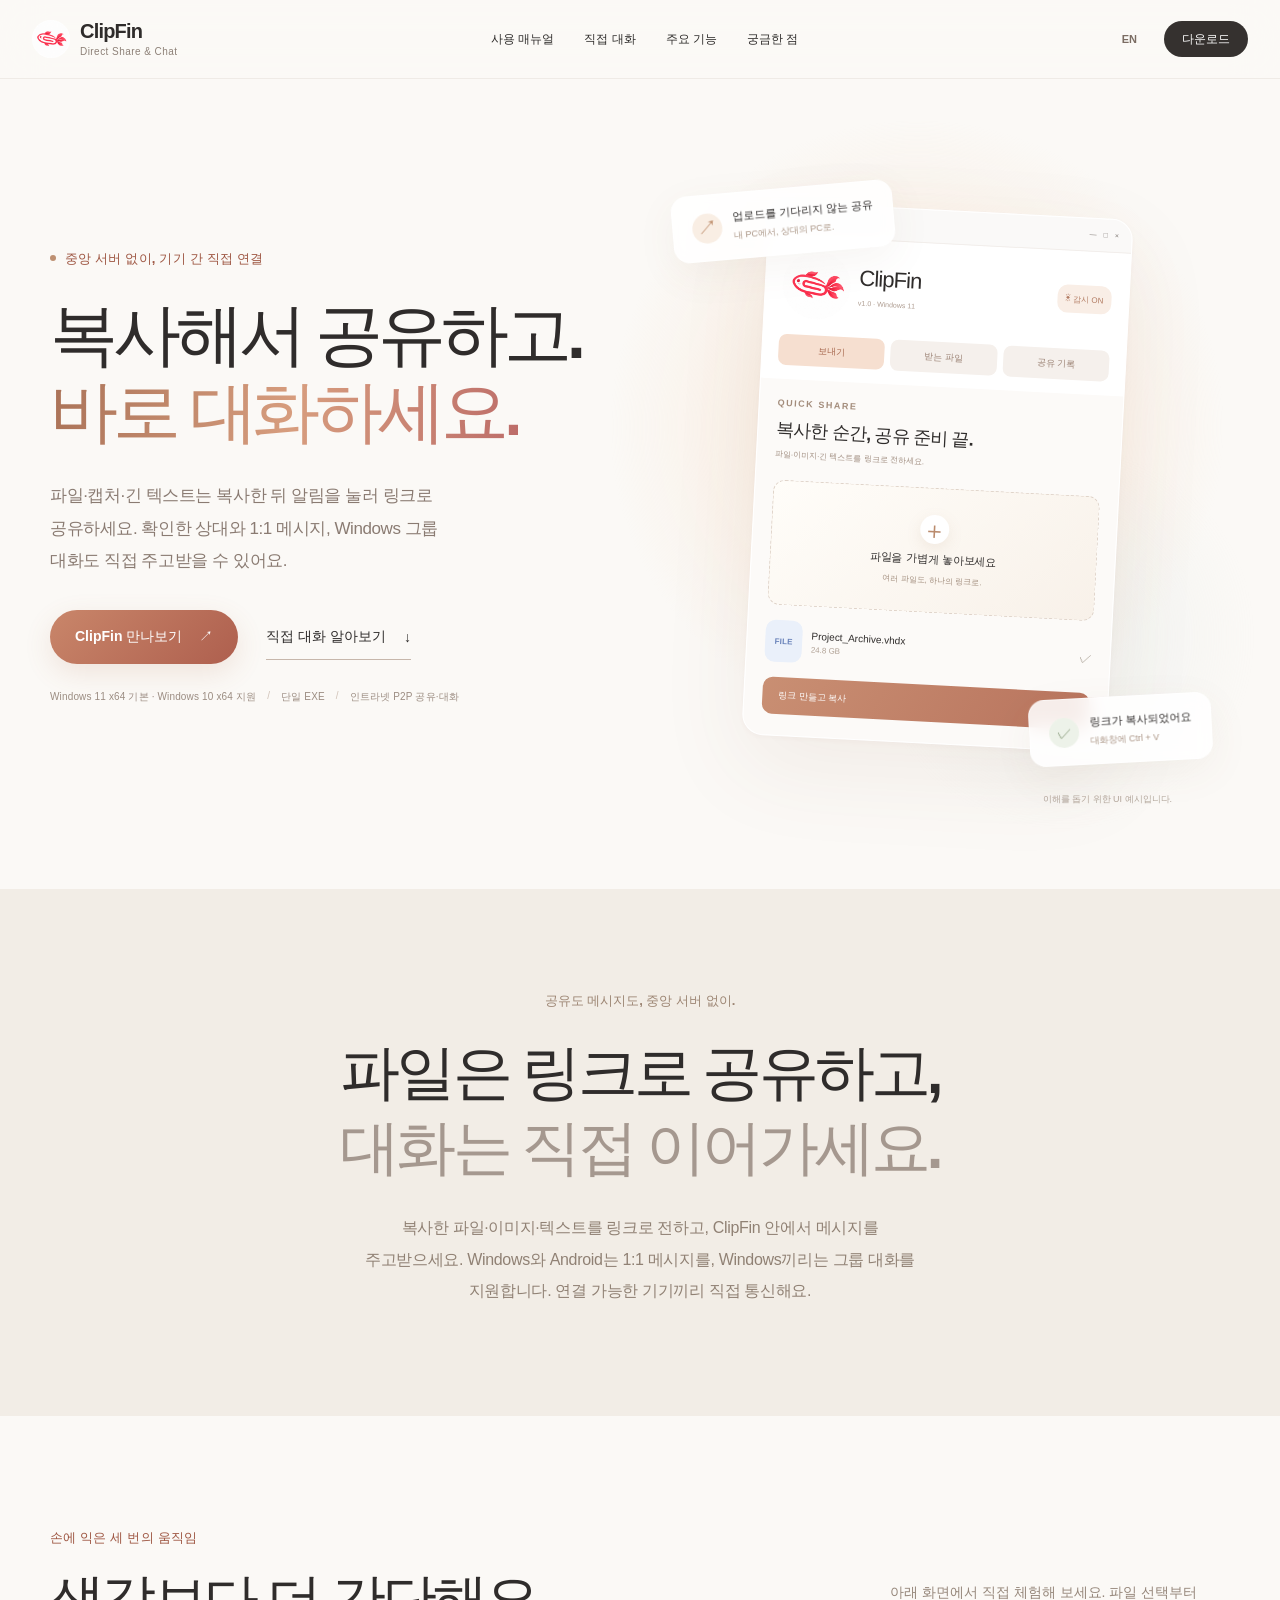
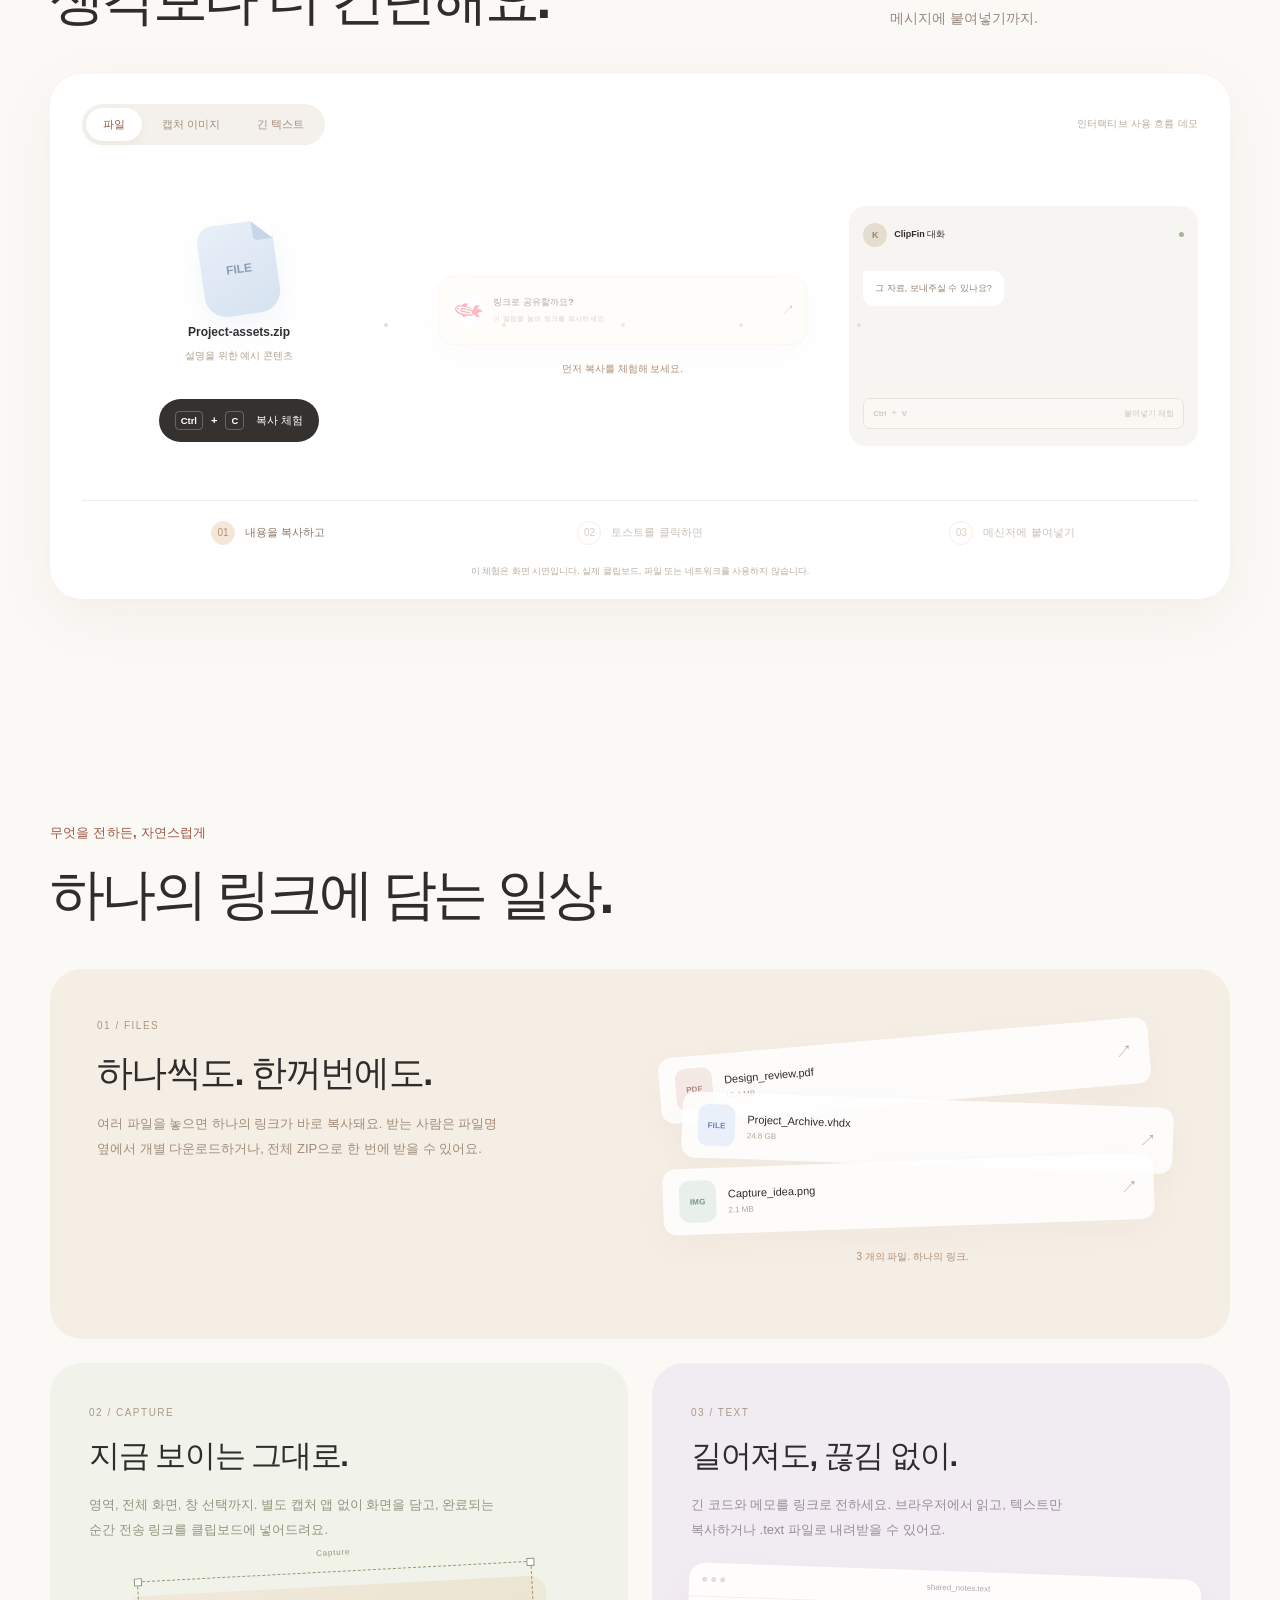
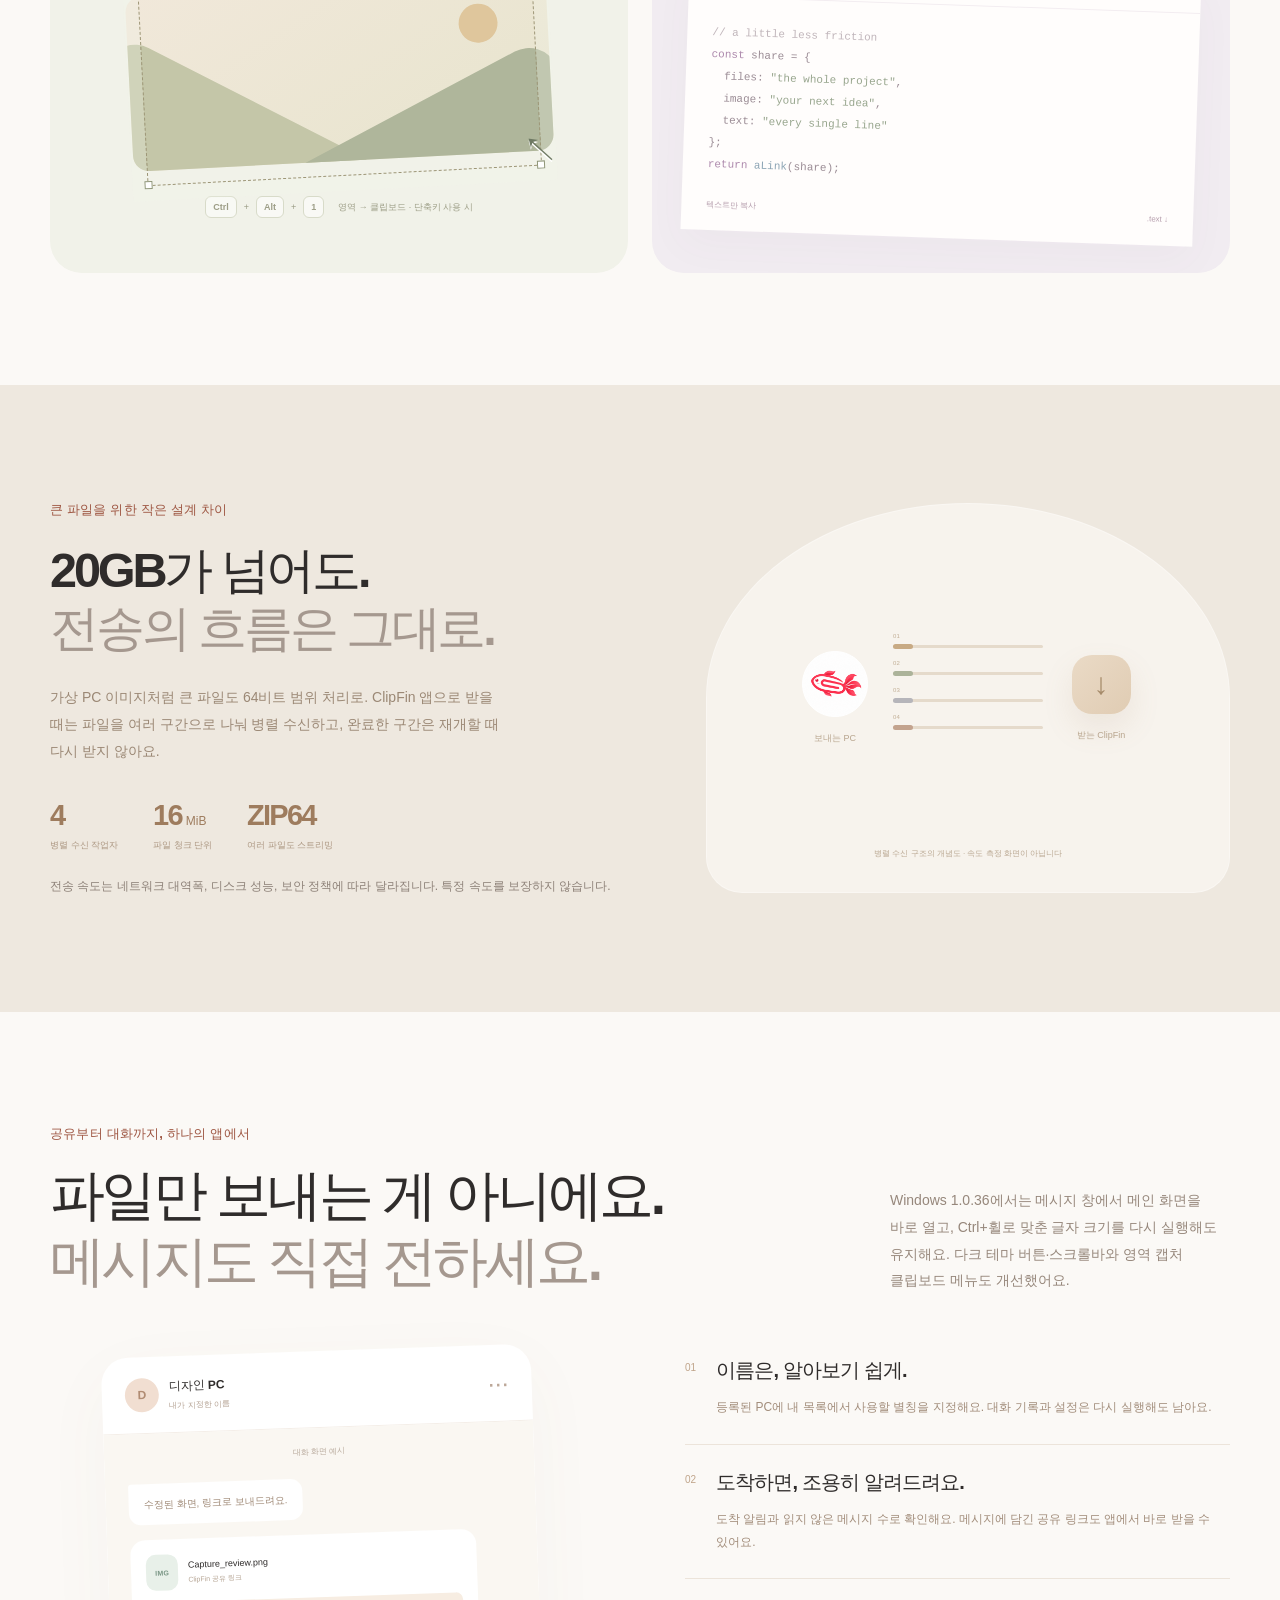
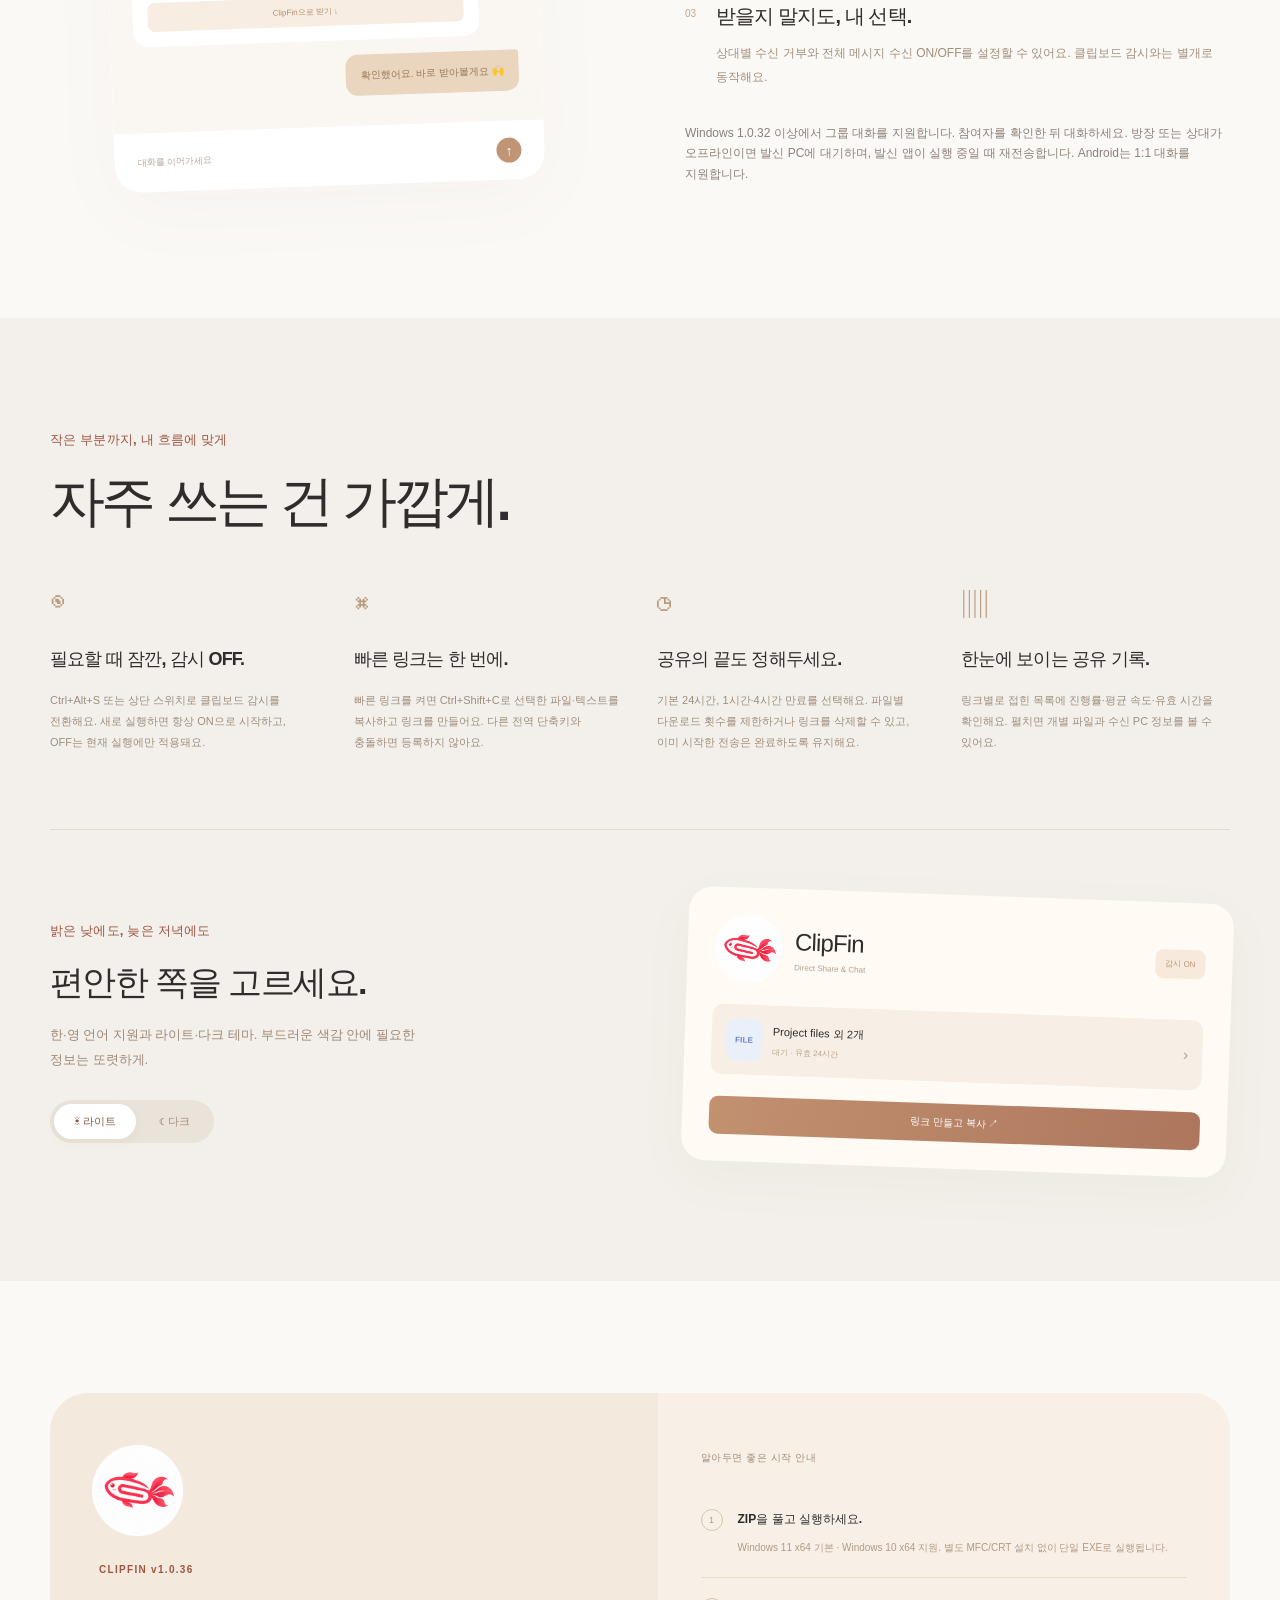
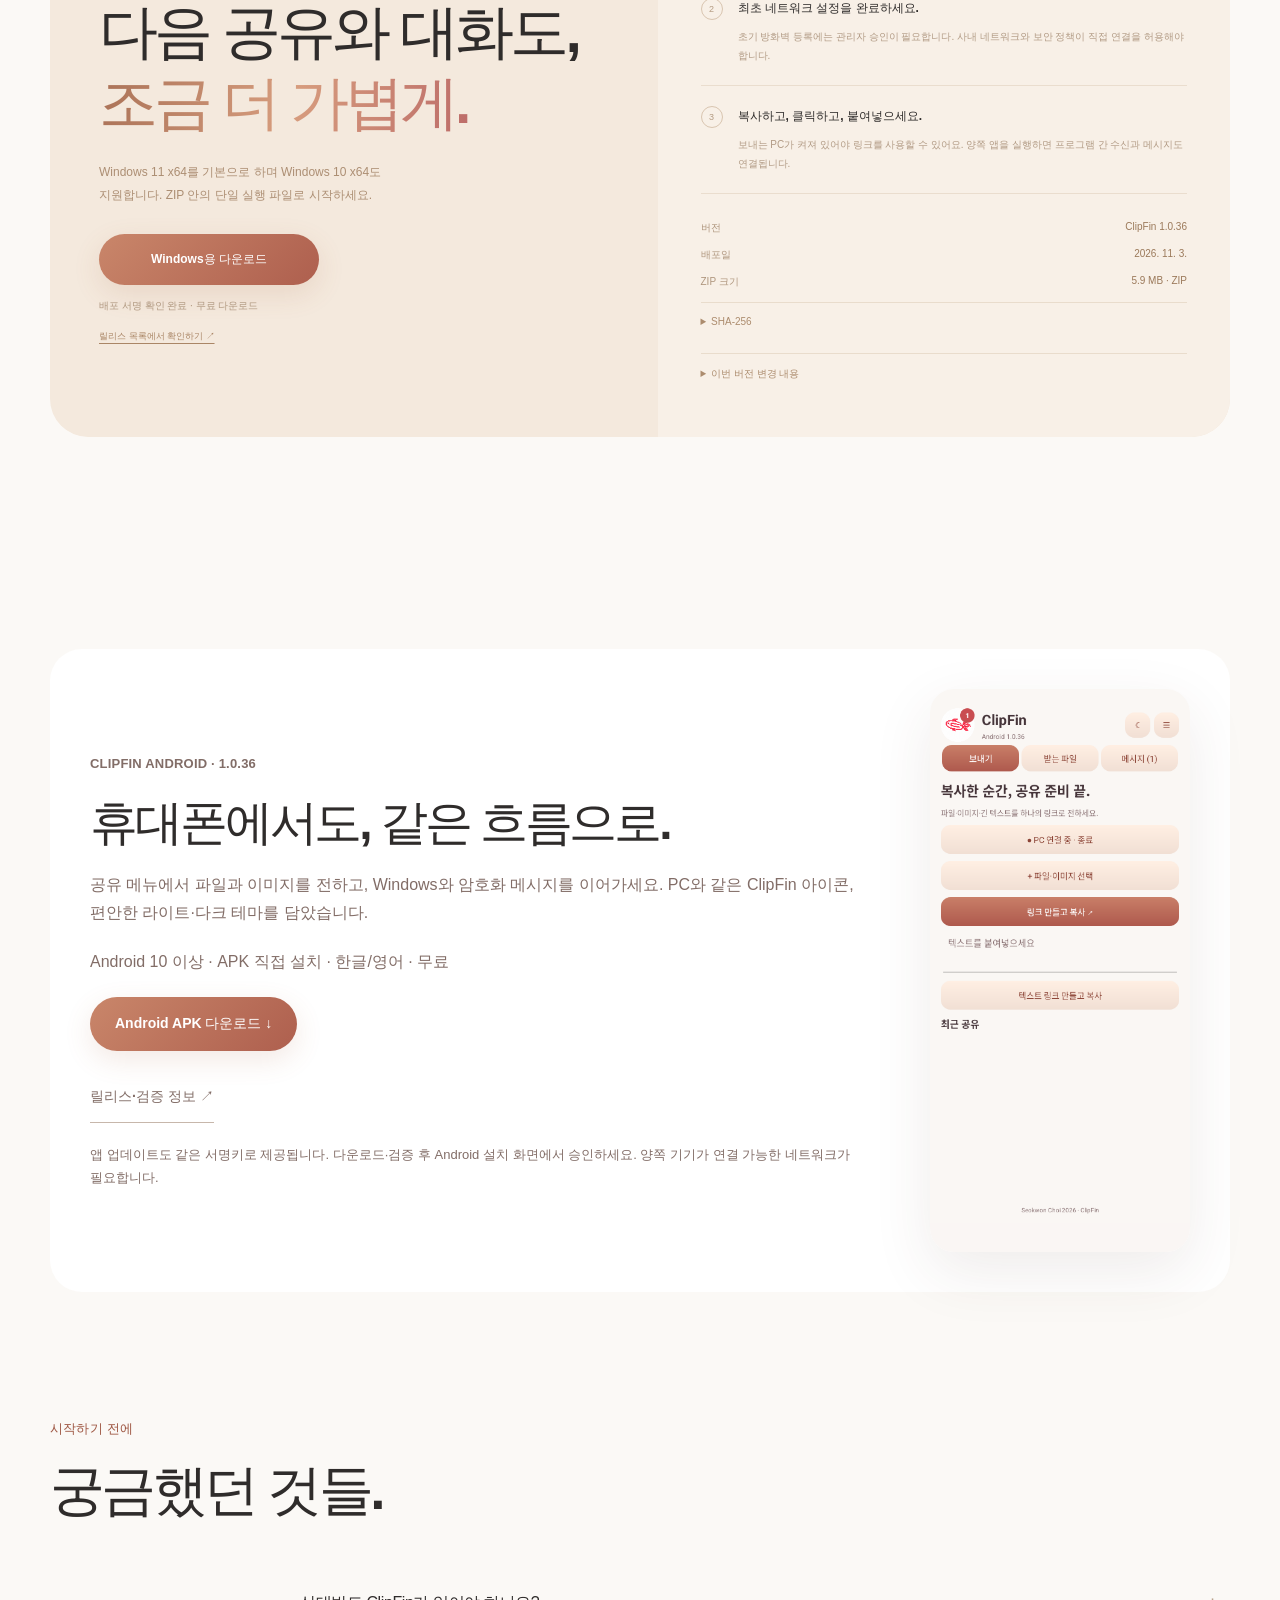
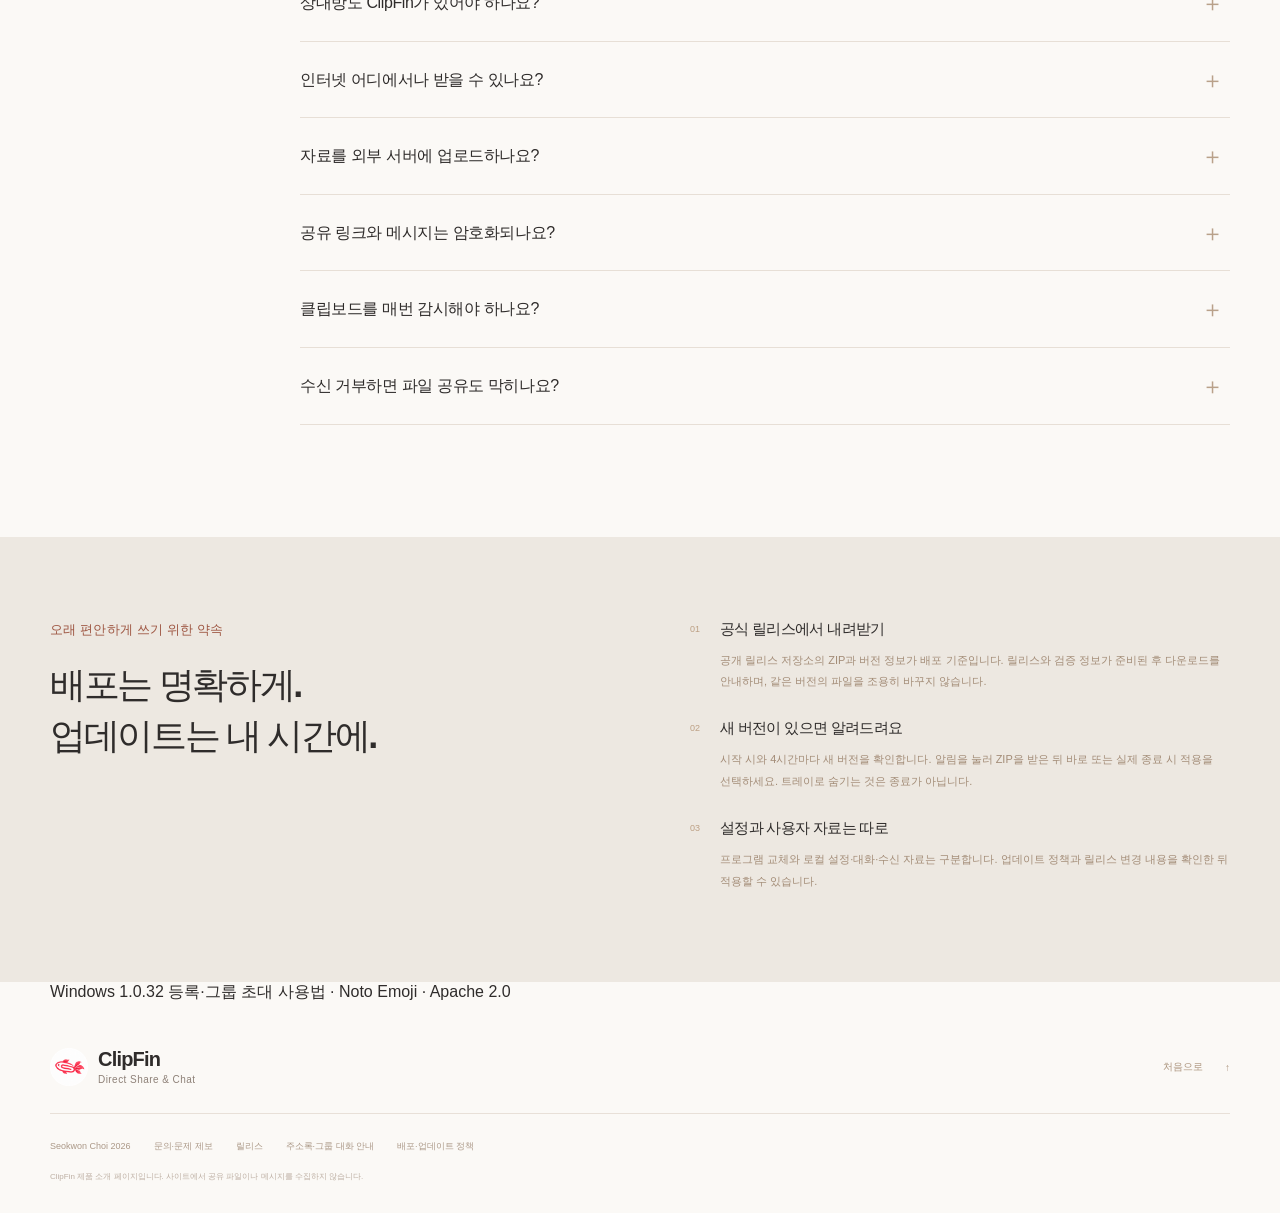
==== commit 84e0c243: "Publish Windows support wording and floating back-to-top button" ====
--- a/index.html
+++ b/index.html
@@ -30,14 +30,14 @@
         <h1 id="hero-heading"><span data-ko="복사해서 공유하고." data-en="Copy and share.">복사해서 공유하고.</span><br><span class="warm-text" data-ko="바로 대화하세요." data-en="Then start chatting.">바로 대화하세요.</span></h1>
         <p class="hero-description" data-ko="파일·캡처·긴 텍스트는 복사한 뒤 알림을 눌러 링크로 공유하세요. 확인한 상대와 1:1 메시지, Windows 그룹 대화도 직접 주고받을 수 있어요." data-en="Copy files, captures or long text, then click a notification to share a link. Exchange direct one-to-one messages or chat in a Windows group with verified peers.">파일·캡처·긴 텍스트는 복사한 뒤 알림을 눌러 링크로 공유하세요. 확인한 상대와 1:1 메시지, Windows 그룹 대화도 직접 주고받을 수 있어요.</p>
         <div class="hero-actions"><a class="button button-coral" href="#download"><span data-ko="ClipFin 만나보기" data-en="Meet ClipFin">ClipFin 만나보기</span><span aria-hidden="true">↗</span></a><a class="text-link" href="#messages"><span data-ko="직접 대화 알아보기" data-en="Explore direct chat">직접 대화 알아보기</span><span aria-hidden="true">↓</span></a></div>
-        <p class="hero-compatibility"><span>Windows 10 · x64</span><span class="separator">/</span><span data-ko="단일 EXE" data-en="One EXE">단일 EXE</span><span class="separator">/</span><span data-ko="인트라넷 P2P 공유·대화" data-en="Intranet P2P share & chat">인트라넷 P2P 공유·대화</span></p>
+        <p class="hero-compatibility"><span data-ko="Windows 11 x64 기본 · Windows 10 x64 지원" data-en="Built for Windows 11 x64 · Windows 10 x64 supported">Windows 11 x64 기본 · Windows 10 x64 지원</span><span class="separator">/</span><span data-ko="단일 EXE" data-en="One EXE">단일 EXE</span><span class="separator">/</span><span data-ko="인트라넷 P2P 공유·대화" data-en="Intranet P2P share & chat">인트라넷 P2P 공유·대화</span></p>
       </div>
       <div class="hero-visual reveal" aria-label="ClipFin 공유 화면 예시" data-aria-ko="ClipFin 공유 화면 예시" data-aria-en="Illustration of ClipFin sharing">
         <div class="orb orb-peach"></div><div class="orb orb-blue"></div>
         <div class="floating-note note-top"><span class="note-icon">↗</span><div><strong data-ko="업로드를 기다리지 않는 공유" data-en="Sharing without an upload wait">업로드를 기다리지 않는 공유</strong><span data-ko="내 PC에서, 상대의 PC로." data-en="From your PC, directly to theirs.">내 PC에서, 상대의 PC로.</span></div></div>
         <div class="app-preview" id="hero-app" data-theme="light">
           <div class="app-caption"><span><span class="window-fish">✦</span> ClipFin <span class="caption-light">Direct Share &amp; Chat</span></span><span class="window-controls" aria-hidden="true">—　□　×</span></div>
-          <div class="app-brand"><img src="assets/clipfin-light.png" width="90" height="90" alt="ClipFin"><div><strong>ClipFin</strong><span>v1.0 · Windows 10</span></div><div class="app-toggle">☀ <span data-ko="감시 ON" data-en="Monitor ON">감시 ON</span></div></div>
+          <div class="app-brand"><img src="assets/clipfin-light.png" width="90" height="90" alt="ClipFin"><div><strong>ClipFin</strong><span>v1.0 · Windows 11</span></div><div class="app-toggle">☀ <span data-ko="감시 ON" data-en="Monitor ON">감시 ON</span></div></div>
           <div class="app-tabs"><span class="selected" data-ko="보내기" data-en="Send">보내기</span><span data-ko="받는 파일" data-en="Receiving">받는 파일</span><span data-ko="공유 기록" data-en="History">공유 기록</span></div>
           <div class="app-body"><p class="mini-eyebrow">QUICK SHARE</p><h3 data-ko="복사한 순간, 공유 준비 끝." data-en="Copy. Click. Share.">복사한 순간, 공유 준비 끝.</h3><p class="app-subtitle" data-ko="파일·이미지·긴 텍스트를 링크로 전하세요." data-en="Share files, images and long text with a link.">파일·이미지·긴 텍스트를 링크로 전하세요.</p><div class="app-drop"><span class="plus">＋</span><strong data-ko="파일을 가볍게 놓아보세요" data-en="Just drop your files here">파일을 가볍게 놓아보세요</strong><span data-ko="여러 파일도, 하나의 링크로." data-en="Multiple files. One link.">여러 파일도, 하나의 링크로.</span></div><div class="preview-file"><span class="file-symbol file-blue">FILE</span><span><strong>Project_Archive.vhdx</strong><small>24.8 GB</small></span><span class="file-check">✓</span></div><div class="app-share"><span data-ko="링크 만들고 복사" data-en="Create & copy link">링크 만들고 복사</span><span>↗</span></div></div>
         </div>
@@ -76,7 +76,7 @@
     <section class="details-section"><div class="section-width section-space"><div class="section-heading reveal"><div><p class="eyebrow" data-ko="작은 부분까지, 내 흐름에 맞게" data-en="The details fit your flow">작은 부분까지, 내 흐름에 맞게</p><h2 data-ko="자주 쓰는 건 가깝게." data-en="Keep the everyday close.">자주 쓰는 건 가깝게.</h2></div></div><div class="details-grid"><article class="detail-card reveal"><span class="detail-icon">◉</span><h3 data-ko="필요할 때 잠깐, 감시 OFF." data-en="Pause monitoring when you need to.">필요할 때 잠깐, 감시 OFF.</h3><p data-ko="Ctrl+Alt+S 또는 상단 스위치로 클립보드 감시를 전환해요. 새로 실행하면 항상 ON으로 시작하고, OFF는 현재 실행에만 적용돼요." data-en="Toggle clipboard monitoring with Ctrl+Alt+S or the top switch. Each launch starts ON; OFF applies only to the current run.">Ctrl+Alt+S 또는 상단 스위치로 클립보드 감시를 전환해요. 새로 실행하면 항상 ON으로 시작하고, OFF는 현재 실행에만 적용돼요.</p></article><article class="detail-card reveal"><span class="detail-icon">⌘</span><h3 data-ko="빠른 링크는 한 번에." data-en="A shortcut to a share link.">빠른 링크는 한 번에.</h3><p data-ko="빠른 링크를 켜면 Ctrl+Shift+C로 선택한 파일·텍스트를 복사하고 링크를 만들어요. 다른 전역 단축키와 충돌하면 등록하지 않아요." data-en="Enable Quick link to copy selected files or text and create a link with Ctrl+Shift+C. Registration is skipped if another global shortcut conflicts.">빠른 링크를 켜면 Ctrl+Shift+C로 선택한 파일·텍스트를 복사하고 링크를 만들어요. 다른 전역 단축키와 충돌하면 등록하지 않아요.</p></article><article class="detail-card reveal"><span class="detail-icon">◷</span><h3 data-ko="공유의 끝도 정해두세요." data-en="Give sharing a clear ending.">공유의 끝도 정해두세요.</h3><p data-ko="기본 24시간, 1시간·4시간 만료를 선택해요. 파일별 다운로드 횟수를 제한하거나 링크를 삭제할 수 있고, 이미 시작한 전송은 완료하도록 유지해요." data-en="Choose the default 24-hour lifetime or 1 or 4 hours. Set per-file download limits or revoke a link; transfers already admitted can finish.">기본 24시간, 1시간·4시간 만료를 선택해요. 파일별 다운로드 횟수를 제한하거나 링크를 삭제할 수 있고, 이미 시작한 전송은 완료하도록 유지해요.</p></article><article class="detail-card reveal"><span class="detail-icon">▥</span><h3 data-ko="한눈에 보이는 공유 기록." data-en="A clear view of what you shared.">한눈에 보이는 공유 기록.</h3><p data-ko="링크별로 접힌 목록에 진행률·평균 속도·유효 시간을 확인해요. 펼치면 개별 파일과 수신 PC 정보를 볼 수 있어요." data-en="Collapsed link groups show progress, average speed and expiry. Expand a group for individual files and receiving PC information.">링크별로 접힌 목록에 진행률·평균 속도·유효 시간을 확인해요. 펼치면 개별 파일과 수신 PC 정보를 볼 수 있어요.</p></article></div>
       <div class="theme-showcase reveal"><div><p class="eyebrow" data-ko="밝은 낮에도, 늦은 저녁에도" data-en="For brighter days and later nights">밝은 낮에도, 늦은 저녁에도</p><h3 data-ko="편안한 쪽을 고르세요." data-en="Find your comfortable side.">편안한 쪽을 고르세요.</h3><p data-ko="한·영 언어 지원과 라이트·다크 테마. 부드러운 색감 안에 필요한 정보는 또렷하게." data-en="Korean and English. Light and dark. Soft colors, with the information you need kept clear.">한·영 언어 지원과 라이트·다크 테마. 부드러운 색감 안에 필요한 정보는 또렷하게.</p><div class="segmented theme-controls" role="group" aria-label="앱 테마 예시" data-aria-ko="앱 테마 예시" data-aria-en="App theme illustration"><button type="button" data-preview-theme="light" class="active" aria-pressed="true"><span aria-hidden="true">☀</span> <span data-ko="라이트" data-en="Light">라이트</span></button><button type="button" data-preview-theme="dark" aria-pressed="false"><span aria-hidden="true">☾</span> <span data-ko="다크" data-en="Dark">다크</span></button></div></div><div class="theme-mini-app" id="theme-preview" data-theme="light"><div class="theme-mini-brand"><img id="theme-logo" src="assets/clipfin-light.png" width="78" height="78" alt="ClipFin"><span><strong>ClipFin</strong><small>Direct Share &amp; Chat</small></span><span class="theme-status" data-ko="감시 ON" data-en="Monitor ON">감시 ON</span></div><div class="theme-mini-file"><span class="file-symbol file-blue">FILE</span><span><strong>Project files <span data-ko="외 2개" data-en="+ 2 more">외 2개</span></strong><small data-ko="대기 · 유효 24시간" data-en="Waiting · available for 24h">대기 · 유효 24시간</small></span><span>›</span></div><div class="theme-mini-button" data-ko="링크 만들고 복사 ↗" data-en="Create & copy link ↗">링크 만들고 복사 ↗</div></div></div></div></section>
 
-    <section class="section-width section-space download-section" id="download" aria-labelledby="download-heading"><div class="download-card reveal"><div class="download-main"><img class="download-logo" src="assets/clipfin-light.png" width="116" height="116" alt="ClipFin"><p class="eyebrow">CLIPFIN <span id="download-version">v1.0.36</span></p><h2 id="download-heading"><span data-ko="다음 공유와 대화도," data-en="For your next share and chat.">다음 공유와 대화도,</span><br><span class="warm-text" data-ko="조금 더 가볍게." data-en="A little less friction.">조금 더 가볍게.</span></h2><p data-ko="Windows 10 x64용 ClipFin. ZIP 안의 단일 실행 파일로 시작하세요." data-en="ClipFin for Windows 10 x64. Start with a single executable inside the ZIP.">Windows 10 x64용 ClipFin. ZIP 안의 단일 실행 파일로 시작하세요.</p><a class="button button-coral download-asset" id="download-asset" aria-disabled="true"><span data-ko="배포 파일 확인 중" data-en="Checking release">배포 파일 확인 중</span><span aria-hidden="true">↓</span></a><p class="download-state" id="download-state" role="status" aria-live="polite"></p><a class="release-link" href="https://github.com/Rubiya82/ClipFin-release/releases" target="_blank" rel="noopener noreferrer"><span data-ko="릴리스 목록에서 확인하기" data-en="View GitHub releases">릴리스 목록에서 확인하기</span> ↗</a></div><div class="download-side"><p class="mini-eyebrow" data-ko="알아두면 좋은 시작 안내" data-en="BEFORE YOUR FIRST SHARE">알아두면 좋은 시작 안내</p><ol class="setup-list"><li><span>1</span><div><strong data-ko="ZIP을 풀고 실행하세요." data-en="Extract the ZIP and run.">ZIP을 풀고 실행하세요.</strong><p data-ko="Windows 10 · Unicode · x64. 별도 MFC/CRT 설치 없이 단일 EXE로 실행됩니다." data-en="Windows 10 · Unicode · x64. One EXE, without a separate MFC/CRT installation.">Windows 10 · Unicode · x64. 별도 MFC/CRT 설치 없이 단일 EXE로 실행됩니다.</p></div></li><li><span>2</span><div><strong data-ko="최초 네트워크 설정을 완료하세요." data-en="Complete initial network setup.">최초 네트워크 설정을 완료하세요.</strong><p data-ko="초기 방화벽 등록에는 관리자 승인이 필요합니다. 사내 네트워크와 보안 정책이 직접 연결을 허용해야 합니다." data-en="Initial firewall registration needs administrator approval. Your intranet and security policies must allow direct connections.">초기 방화벽 등록에는 관리자 승인이 필요합니다. 사내 네트워크와 보안 정책이 직접 연결을 허용해야 합니다.</p></div></li><li><span>3</span><div><strong data-ko="복사하고, 클릭하고, 붙여넣으세요." data-en="Copy, click, and paste.">복사하고, 클릭하고, 붙여넣으세요.</strong><p data-ko="보내는 PC가 켜져 있어야 링크를 사용할 수 있어요. 양쪽 앱을 실행하면 프로그램 간 수신과 메시지도 연결됩니다." data-en="The sender must stay online for the link to work. Run both apps for native reception and messages.">보내는 PC가 켜져 있어야 링크를 사용할 수 있어요. 양쪽 앱을 실행하면 프로그램 간 수신과 메시지도 연결됩니다.</p></div></li></ol><div class="release-meta" id="release-meta" hidden><div><span data-ko="버전" data-en="Version">버전</span><strong id="meta-version"></strong></div><div><span data-ko="배포일" data-en="Published">배포일</span><strong id="meta-date"></strong></div><div><span data-ko="ZIP 크기" data-en="ZIP size">ZIP 크기</span><strong id="meta-size"></strong></div><details><summary>SHA-256</summary><code id="meta-sha"></code></details><details><summary data-ko="이번 버전 변경 내용" data-en="Release notes">이번 버전 변경 내용</summary><p id="meta-notes"></p></details></div></div></div></section>
+    <section class="section-width section-space download-section" id="download" aria-labelledby="download-heading"><div class="download-card reveal"><div class="download-main"><img class="download-logo" src="assets/clipfin-light.png" width="116" height="116" alt="ClipFin"><p class="eyebrow">CLIPFIN <span id="download-version">v1.0.36</span></p><h2 id="download-heading"><span data-ko="다음 공유와 대화도," data-en="For your next share and chat.">다음 공유와 대화도,</span><br><span class="warm-text" data-ko="조금 더 가볍게." data-en="A little less friction.">조금 더 가볍게.</span></h2><p data-ko="Windows 11 x64를 기본으로 하며 Windows 10 x64도 지원합니다. ZIP 안의 단일 실행 파일로 시작하세요." data-en="Built for Windows 11 x64, with Windows 10 x64 support. Start with a single executable inside the ZIP.">Windows 11 x64를 기본으로 하며 Windows 10 x64도 지원합니다. ZIP 안의 단일 실행 파일로 시작하세요.</p><a class="button button-coral download-asset" id="download-asset" aria-disabled="true"><span data-ko="배포 파일 확인 중" data-en="Checking release">배포 파일 확인 중</span><span aria-hidden="true">↓</span></a><p class="download-state" id="download-state" role="status" aria-live="polite"></p><a class="release-link" href="https://github.com/Rubiya82/ClipFin-release/releases" target="_blank" rel="noopener noreferrer"><span data-ko="릴리스 목록에서 확인하기" data-en="View GitHub releases">릴리스 목록에서 확인하기</span> ↗</a></div><div class="download-side"><p class="mini-eyebrow" data-ko="알아두면 좋은 시작 안내" data-en="BEFORE YOUR FIRST SHARE">알아두면 좋은 시작 안내</p><ol class="setup-list"><li><span>1</span><div><strong data-ko="ZIP을 풀고 실행하세요." data-en="Extract the ZIP and run.">ZIP을 풀고 실행하세요.</strong><p data-ko="Windows 11 x64 기본 · Windows 10 x64 지원. 별도 MFC/CRT 설치 없이 단일 EXE로 실행됩니다." data-en="Built for Windows 11 x64 · Windows 10 x64 supported. One EXE, without a separate MFC/CRT installation.">Windows 11 x64 기본 · Windows 10 x64 지원. 별도 MFC/CRT 설치 없이 단일 EXE로 실행됩니다.</p></div></li><li><span>2</span><div><strong data-ko="최초 네트워크 설정을 완료하세요." data-en="Complete initial network setup.">최초 네트워크 설정을 완료하세요.</strong><p data-ko="초기 방화벽 등록에는 관리자 승인이 필요합니다. 사내 네트워크와 보안 정책이 직접 연결을 허용해야 합니다." data-en="Initial firewall registration needs administrator approval. Your intranet and security policies must allow direct connections.">초기 방화벽 등록에는 관리자 승인이 필요합니다. 사내 네트워크와 보안 정책이 직접 연결을 허용해야 합니다.</p></div></li><li><span>3</span><div><strong data-ko="복사하고, 클릭하고, 붙여넣으세요." data-en="Copy, click, and paste.">복사하고, 클릭하고, 붙여넣으세요.</strong><p data-ko="보내는 PC가 켜져 있어야 링크를 사용할 수 있어요. 양쪽 앱을 실행하면 프로그램 간 수신과 메시지도 연결됩니다." data-en="The sender must stay online for the link to work. Run both apps for native reception and messages.">보내는 PC가 켜져 있어야 링크를 사용할 수 있어요. 양쪽 앱을 실행하면 프로그램 간 수신과 메시지도 연결됩니다.</p></div></li></ol><div class="release-meta" id="release-meta" hidden><div><span data-ko="버전" data-en="Version">버전</span><strong id="meta-version"></strong></div><div><span data-ko="배포일" data-en="Published">배포일</span><strong id="meta-date"></strong></div><div><span data-ko="ZIP 크기" data-en="ZIP size">ZIP 크기</span><strong id="meta-size"></strong></div><details><summary>SHA-256</summary><code id="meta-sha"></code></details><details><summary data-ko="이번 버전 변경 내용" data-en="Release notes">이번 버전 변경 내용</summary><p id="meta-notes"></p></details></div></div></div></section>
 
     <section class="section-width section-space" id="android"><div class="android-release reveal"><div><p class="eyebrow">CLIPFIN ANDROID · 1.0.36</p><h2 data-ko="휴대폰에서도, 같은 흐름으로." data-en="The same flow. Now on your phone.">휴대폰에서도, 같은 흐름으로.</h2><p data-ko="공유 메뉴에서 파일과 이미지를 전하고, Windows와 암호화 메시지를 이어가세요. PC와 같은 ClipFin 아이콘, 편안한 라이트·다크 테마를 담았습니다." data-en="Share files and images from your phone, and keep talking with Windows over encrypted messages. The same ClipFin icon, with comfortable light and dark themes.">공유 메뉴에서 파일과 이미지를 전하고, Windows와 암호화 메시지를 이어가세요. PC와 같은 ClipFin 아이콘, 편안한 라이트·다크 테마를 담았습니다.</p><p data-ko="Android 10 이상 · APK 직접 설치 · 한글/영어 · 무료" data-en="Android 10+ · direct APK install · Korean/English · free">Android 10 이상 · APK 직접 설치 · 한글/영어 · 무료</p><a class="button button-coral" href="https://github.com/Rubiya82/ClipFin-release/releases/download/android-v1.0.36/ClipFin-1.0.36-android.apk" data-ko="Android APK 다운로드 ↓" data-en="Download Android APK ↓">Android APK 다운로드 ↓</a><p><a class="text-link" href="https://github.com/Rubiya82/ClipFin-release/releases/tag/android-v1.0.36" data-ko="릴리스·검증 정보 ↗" data-en="Release & verification details ↗">릴리스·검증 정보 ↗</a></p><p class="small-note" data-ko="앱 업데이트도 같은 서명키로 제공됩니다. 다운로드·검증 후 Android 설치 화면에서 승인하세요. 양쪽 기기가 연결 가능한 네트워크가 필요합니다." data-en="Updates keep the same app signer. Download and verify, then approve the Android installer. Both devices need a reachable network connection.">앱 업데이트도 같은 서명키로 제공됩니다. 다운로드·검증 후 Android 설치 화면에서 승인하세요. 양쪽 기기가 연결 가능한 네트워크가 필요합니다.</p></div><img src="assets/android-preview.png" alt="ClipFin Android 1.0.36 · 메시지 말풍선 / Chat bubbles" width="432" height="936" loading="lazy"></div></section>
     <section class="section-width section-space faq-section" id="questions"><div class="section-heading reveal"><div><p class="eyebrow" data-ko="시작하기 전에" data-en="GOOD TO KNOW">시작하기 전에</p><h2 data-ko="궁금했던 것들." data-en="A few good questions.">궁금했던 것들.</h2></div></div><div class="faq-list reveal"><details><summary data-ko="상대방도 ClipFin가 있어야 하나요?" data-en="Does the recipient need ClipFin too?">상대방도 ClipFin가 있어야 하나요?</summary><p data-ko="파일, 이미지, 텍스트 공유 링크는 브라우저로 열고 내려받을 수 있습니다. 프로그램 간 병렬 수신과 1:1 메시지를 사용하려면 양쪽에 ClipFin가 실행 중이어야 합니다." data-en="Recipients can open and download file, image and text links in a browser. Native parallel reception and one-to-one messages require ClipFin running on both PCs.">파일, 이미지, 텍스트 공유 링크는 브라우저로 열고 내려받을 수 있습니다. 프로그램 간 병렬 수신과 1:1 메시지를 사용하려면 양쪽에 ClipFin가 실행 중이어야 합니다.</p></details><details><summary data-ko="인터넷 어디에서나 받을 수 있나요?" data-en="Can I receive a share from anywhere on the internet?">인터넷 어디에서나 받을 수 있나요?</summary><p data-ko="ClipFin은 서로 직접 연결 가능한 인트라넷 환경을 전제로 합니다. 라우팅, 방화벽, VPN, 보안 정책에 따라 접근이 제한될 수 있으며 인터넷 중계 서버는 제공하지 않습니다. 보내는 PC와 프로그램은 실행 중이어야 합니다." data-en="ClipFin assumes a directly reachable intranet. Routing, firewalls, VPNs and security policies may limit access. There is no internet relay server. The sender's PC and application must remain running.">ClipFin은 서로 직접 연결 가능한 인트라넷 환경을 전제로 합니다. 라우팅, 방화벽, VPN, 보안 정책에 따라 접근이 제한될 수 있으며 인터넷 중계 서버는 제공하지 않습니다. 보내는 PC와 프로그램은 실행 중이어야 합니다.</p></details><details><summary data-ko="자료를 외부 서버에 업로드하나요?" data-en="Are my shared files uploaded to a third-party server?">자료를 외부 서버에 업로드하나요?</summary><p data-ko="파일 공유는 보내는 PC에서 받는 쪽으로 직접 진행합니다. 캡처와 텍스트 공유용 임시 파일 및 메시지 기록은 로컬 사용자 폴더에 저장됩니다. GitHub는 프로그램 배포·업데이트와 이 소개 페이지에 사용됩니다." data-en="Sharing transfers data directly from the sending PC to the recipient. Temporary capture/text files and message history are stored in the local user folder. GitHub is used for software distribution, updates and this introduction page.">파일 공유는 보내는 PC에서 받는 쪽으로 직접 진행합니다. 캡처와 텍스트 공유용 임시 파일 및 메시지 기록은 로컬 사용자 폴더에 저장됩니다. GitHub는 프로그램 배포·업데이트와 이 소개 페이지에 사용됩니다.</p></details><details><summary data-ko="공유 링크와 메시지는 암호화되나요?" data-en="Are file links and messages encrypted?">공유 링크와 메시지는 암호화되나요?</summary><p data-ko="링크를 통한 파일 공유는 HTTP입니다. 메시지와 메시지 첨부는 TLS 1.3으로 전송하고 Windows 대화 기록은 현재 사용자 계정의 DPAPI로 보호합니다. 등록 요청의 상대를 확인한 뒤 수락하고, 필요한 경우 양쪽 인증 코드를 비교하세요." data-en="File sharing through links uses HTTP. Messages and message attachments use TLS 1.3, and Windows chat records use current-user DPAPI protection. Review contact requests before accepting; compare both devices’ verification codes when needed.">링크를 통한 파일 공유는 HTTP입니다. 메시지와 메시지 첨부는 TLS 1.3으로 전송하고 Windows 대화 기록은 현재 사용자 계정의 DPAPI로 보호합니다. 등록 요청의 상대를 확인한 뒤 수락하고, 필요한 경우 양쪽 인증 코드를 비교하세요.</p></details><details><summary data-ko="클립보드를 매번 감시해야 하나요?" data-en="Do I have to keep clipboard monitoring on?">클립보드를 매번 감시해야 하나요?</summary><p data-ko="현재 실행 중에는 Ctrl+Alt+S 또는 상단 스위치로 끌 수 있습니다. 다시 시작하면 항상 ON입니다. 감시 OFF 상태에서도 파일 드롭, 파일 선택과 사용자가 켠 빠른 링크 기능은 사용할 수 있습니다." data-en="Turn it off for the current run with Ctrl+Alt+S or the top switch. Each new launch starts ON. Dropping files, choosing files, and enabled Quick link remain available with monitoring off.">현재 실행 중에는 Ctrl+Alt+S 또는 상단 스위치로 끌 수 있습니다. 다시 시작하면 항상 ON입니다. 감시 OFF 상태에서도 파일 드롭, 파일 선택과 사용자가 켠 빠른 링크 기능은 사용할 수 있습니다.</p></details><details><summary data-ko="수신 거부하면 파일 공유도 막히나요?" data-en="Does blocking messages also block shared files?">수신 거부하면 파일 공유도 막히나요?</summary><p data-ko="메시지 수신 거부와 파일 공유 권한은 별개입니다. 공유 링크를 더 이상 사용하지 못하게 하려면 공유 목록에서 해당 링크를 삭제하세요. 이미 시작한 전송은 완료할 수 있습니다." data-en="Message refusal and file-sharing permissions are separate. To stop new downloads through a link, revoke it from the share list. Transfers already admitted may finish.">메시지 수신 거부와 파일 공유 권한은 별개입니다. 공유 링크를 더 이상 사용하지 못하게 하려면 공유 목록에서 해당 링크를 삭제하세요. 이미 시작한 전송은 완료할 수 있습니다.</p></details></div></section>
@@ -85,5 +85,6 @@
   </main>
   <div class="section-width"><p><a href="GROUP_MESSAGING.md" data-ko="Windows 1.0.32 등록·그룹 초대 사용법" data-en="Windows 1.0.32 contact and group invitation guide">Windows 1.0.32 등록·그룹 초대 사용법</a> · <a href="licenses/NOTO-EMOJI-LICENSE.txt">Noto Emoji · Apache 2.0</a></p></div>
   <footer class="site-footer section-width"><div class="footer-top"><a class="brand" href="#"><img src="assets/clipfin-light.png" width="38" height="38" alt=""><span>ClipFin<span class="brand-caption">Direct Share &amp; Chat</span></span></a><a class="back-top" href="#"><span data-ko="처음으로" data-en="Back to top">처음으로</span> ↑</a></div><div class="footer-bottom"><span>Seokwon Choi 2026</span><a href="https://github.com/Rubiya82/ClipFin-release/issues" target="_blank" rel="noopener noreferrer" data-ko="문의·문제 제보" data-en="Support & issues">문의·문제 제보</a><a href="https://github.com/Rubiya82/ClipFin-release/releases" target="_blank" rel="noopener noreferrer" data-ko="릴리스" data-en="Releases">릴리스</a><a href="https://github.com/Rubiya82/ClipFin-release/blob/main/GROUP_MESSAGING.md" data-ko="주소록·그룹 대화 안내" data-en="Address book & group guide">주소록·그룹 대화 안내</a><a href="policy.html" data-ko="배포·업데이트 정책" data-en="Release & update policy">배포·업데이트 정책</a></div><p class="footer-note" data-ko="ClipFin 제품 소개 페이지입니다. 사이트에서 공유 파일이나 메시지를 수집하지 않습니다." data-en="The ClipFin product introduction page. This site does not collect shared files or messages.">ClipFin 제품 소개 페이지입니다. 사이트에서 공유 파일이나 메시지를 수집하지 않습니다.</p></footer>
+  <button id="back-to-top" class="floating-back-top" type="button" hidden aria-label="처음으로 이동" data-aria-ko="처음으로 이동" data-aria-en="Back to top"><span class="floating-back-top-arrow" aria-hidden="true">↑</span><span data-ko="처음으로" data-en="Top">처음으로</span></button>
 </body>
 </html>
--- a/styles.css
+++ b/styles.css
@@ -17,3 +17,5 @@
 @media(max-width:640px){.hero-visual .orb{max-width:100%}.hero-visual .orb-blue{right:0}}
 
 .android-release{display:grid;grid-template-columns:minmax(0,1fr) 260px;gap:50px;align-items:center;padding:40px;background:#fff;border-radius:32px}.android-release h2{font-size:clamp(32px,4vw,48px);line-height:1.16}.android-release p{line-height:1.8;color:#826d67;margin:20px 0}.android-release img{width:100%;height:auto;border-radius:24px;box-shadow:0 20px 60px #54312618}.android-release .small-note{font-size:13px}@media(max-width:640px){.android-release{grid-template-columns:minmax(0,1fr);padding:24px;gap:30px}.android-release img{max-width:260px;justify-self:center}}
+
+.floating-back-top{position:fixed;right:24px;bottom:calc(24px + env(safe-area-inset-bottom,0px));z-index:90;display:inline-flex;align-items:center;justify-content:center;gap:9px;min-height:48px;padding:12px 18px;border:1px solid #ffffff26;border-radius:999px;background:#35312f;color:#fff;font-size:12px;font-weight:600;line-height:1.4;box-shadow:0 6px 22px #302b2b24;transition:background .2s,box-shadow .2s}.floating-back-top[hidden]{display:none}.floating-back-top:hover{background:var(--coral-dark);box-shadow:0 8px 26px #302b2b36}.floating-back-top-arrow{font-size:19px;line-height:1}@media(max-width:600px){.floating-back-top{right:16px;bottom:calc(16px + env(safe-area-inset-bottom,0px));padding:11px 15px;min-height:46px}}
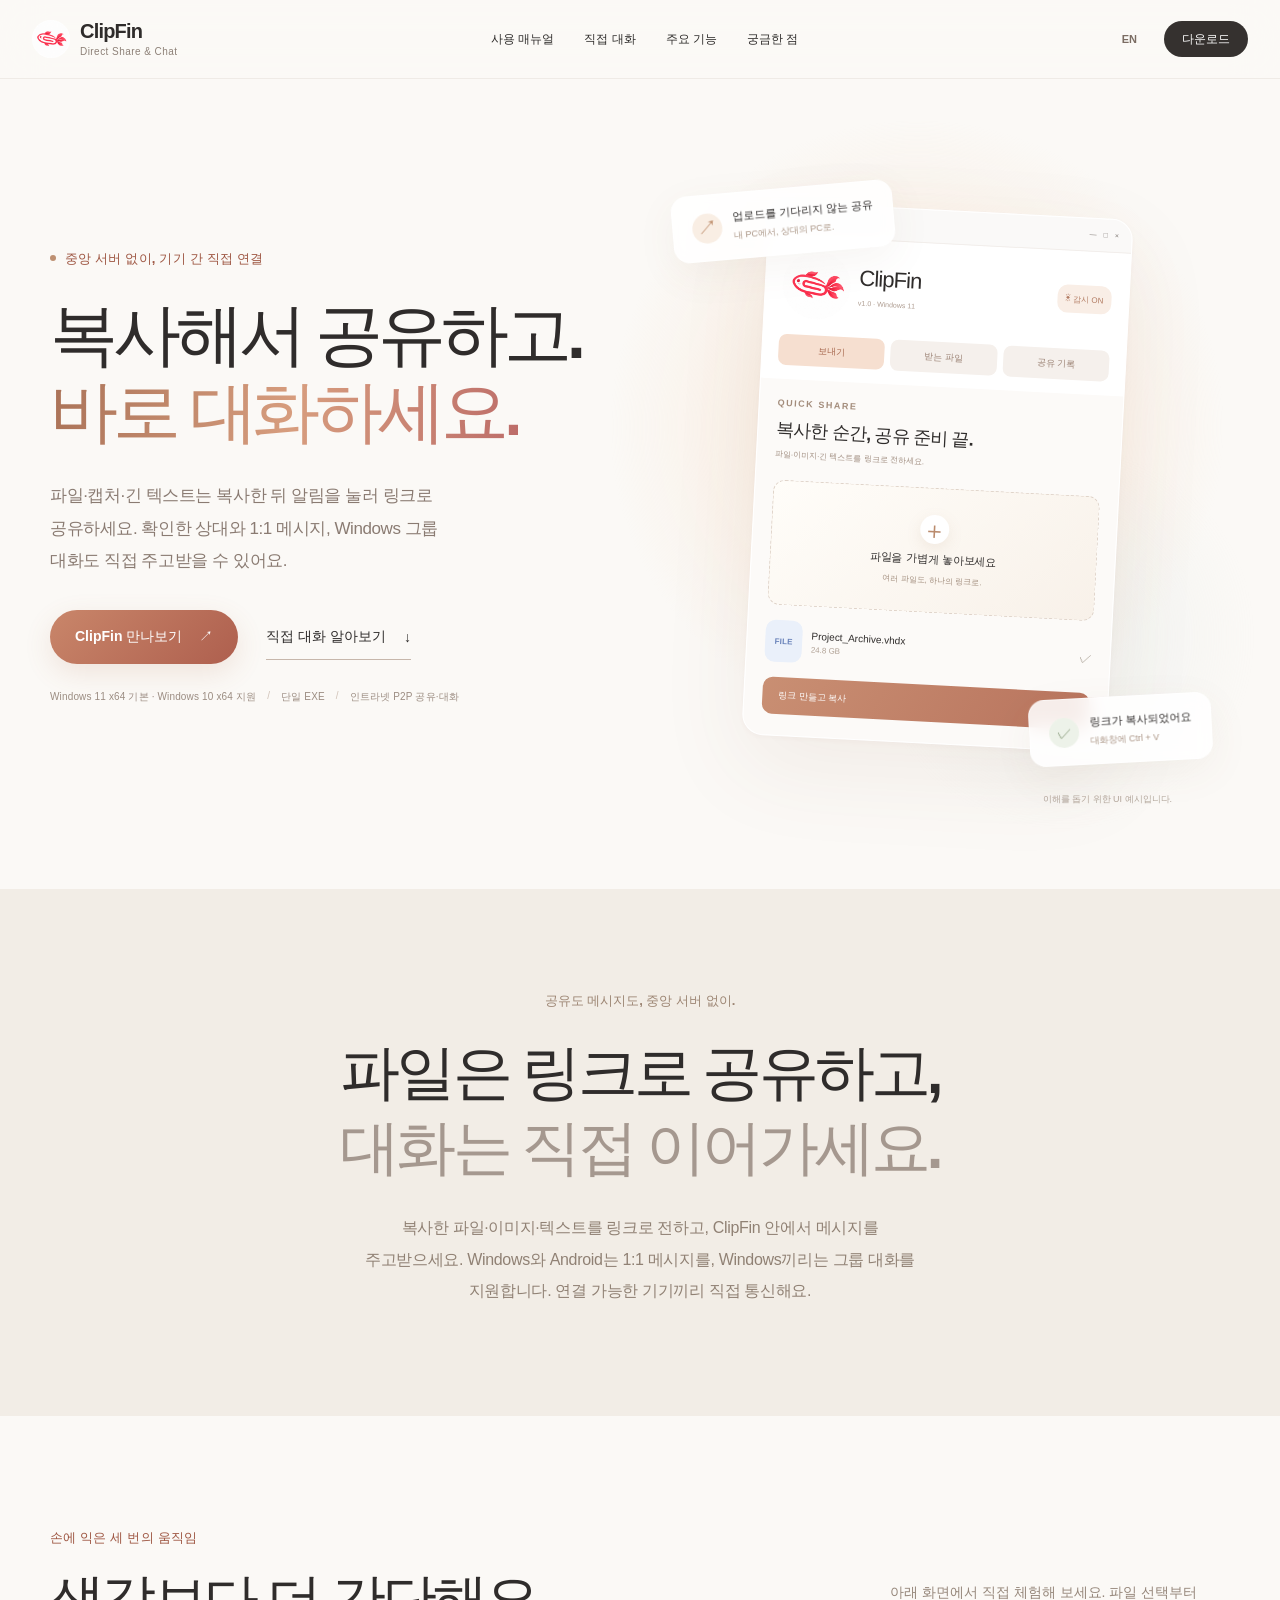
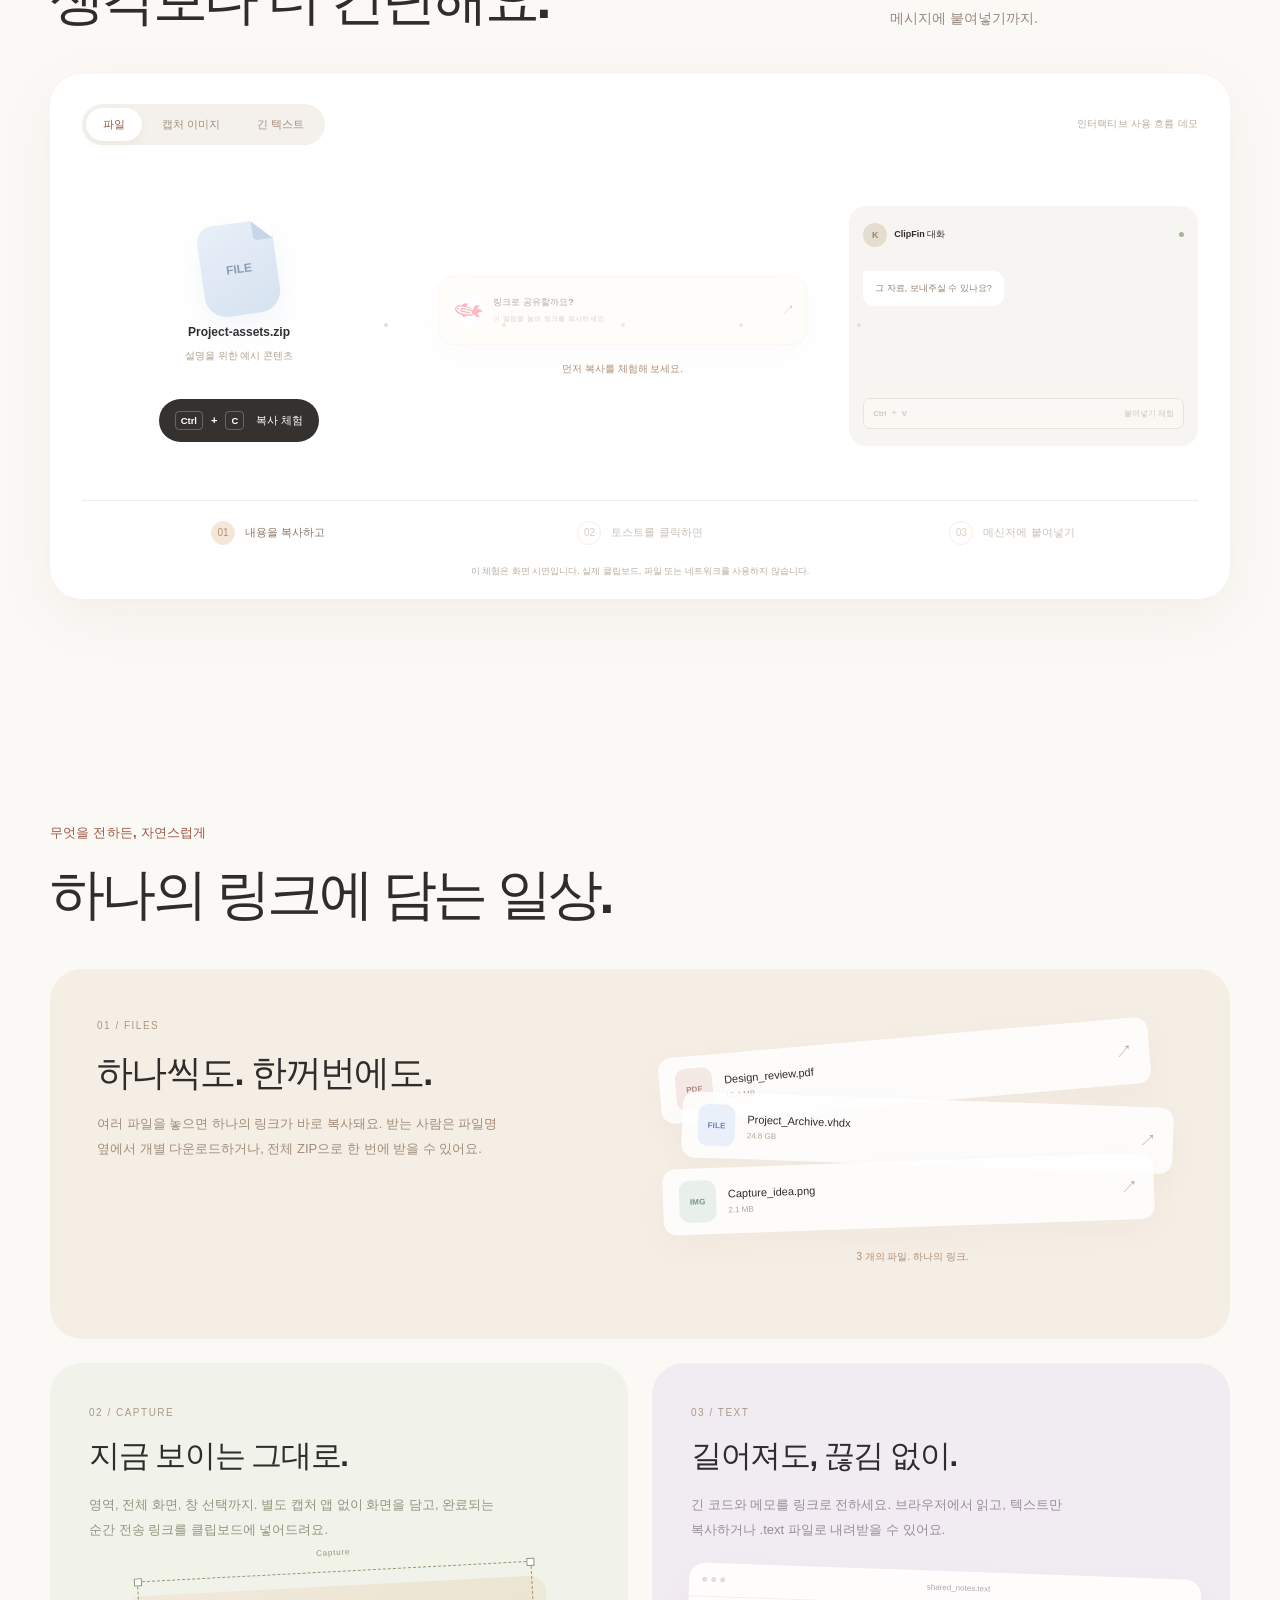
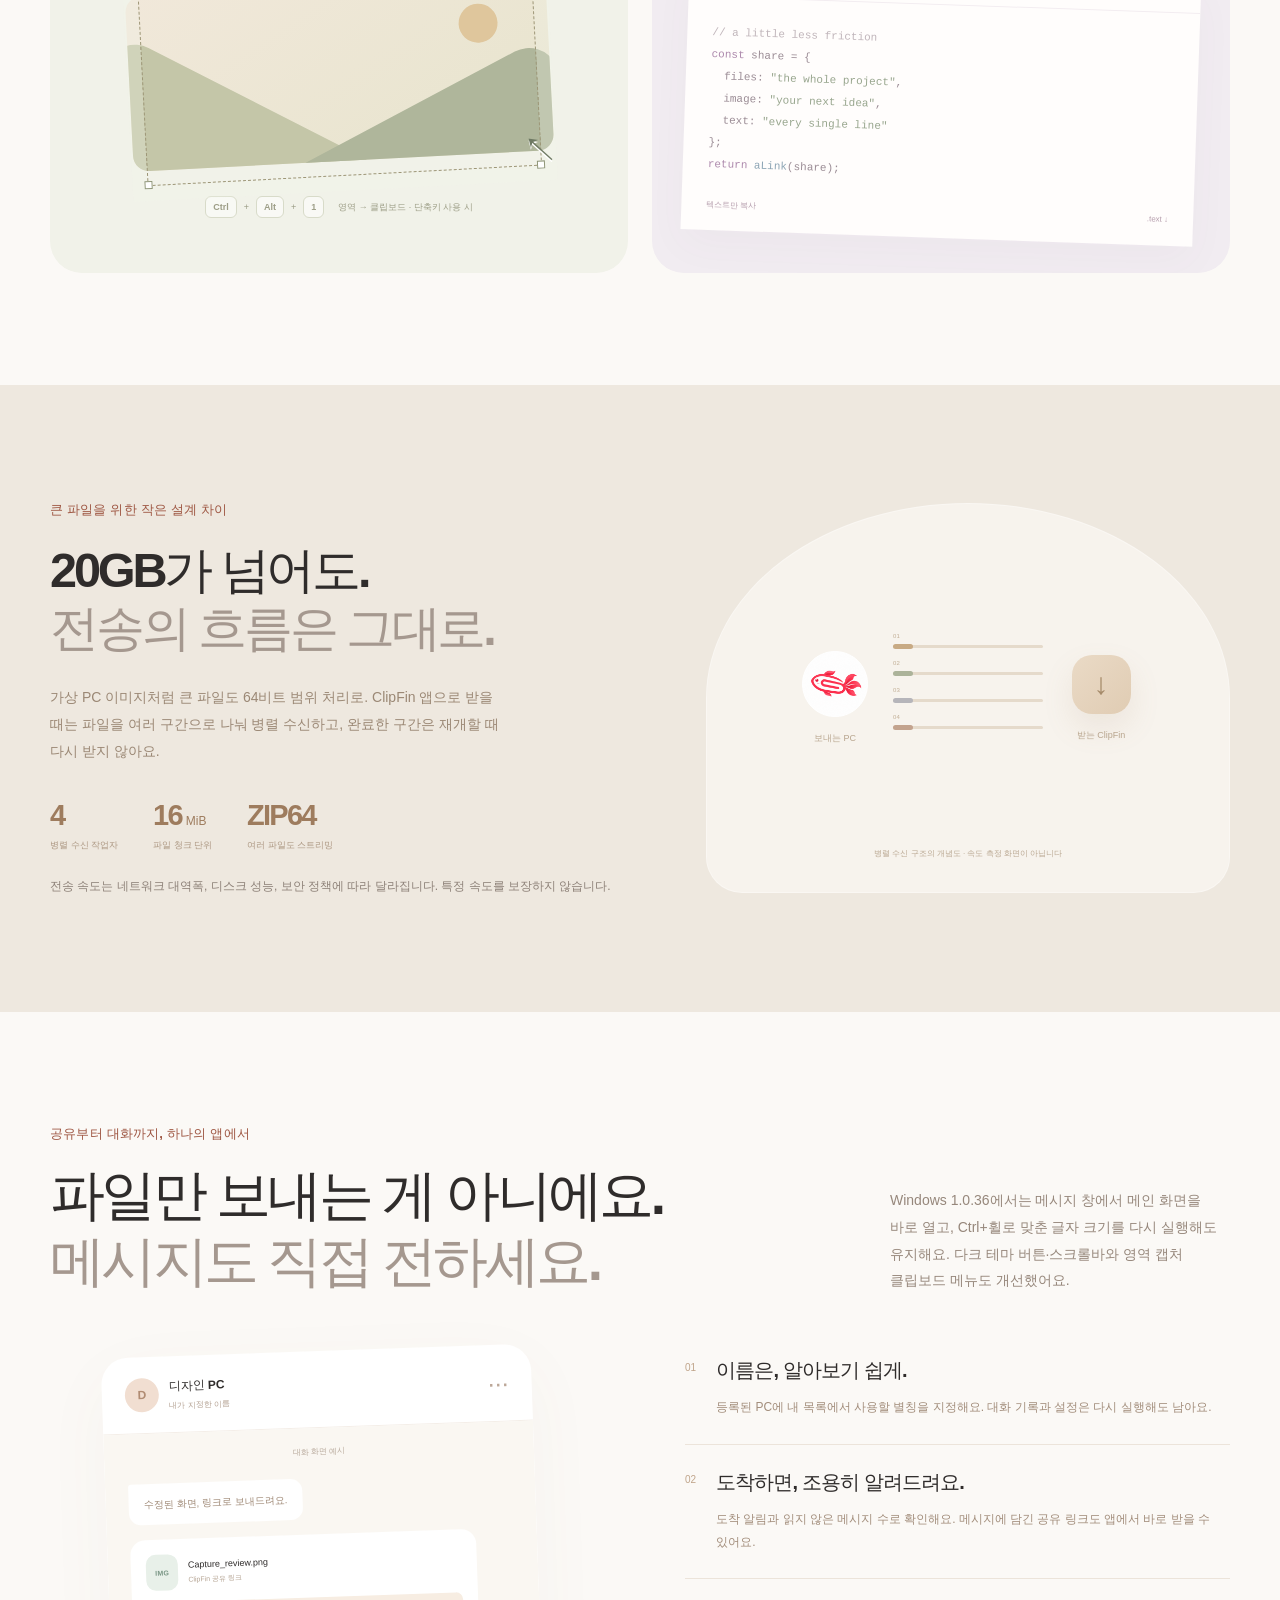
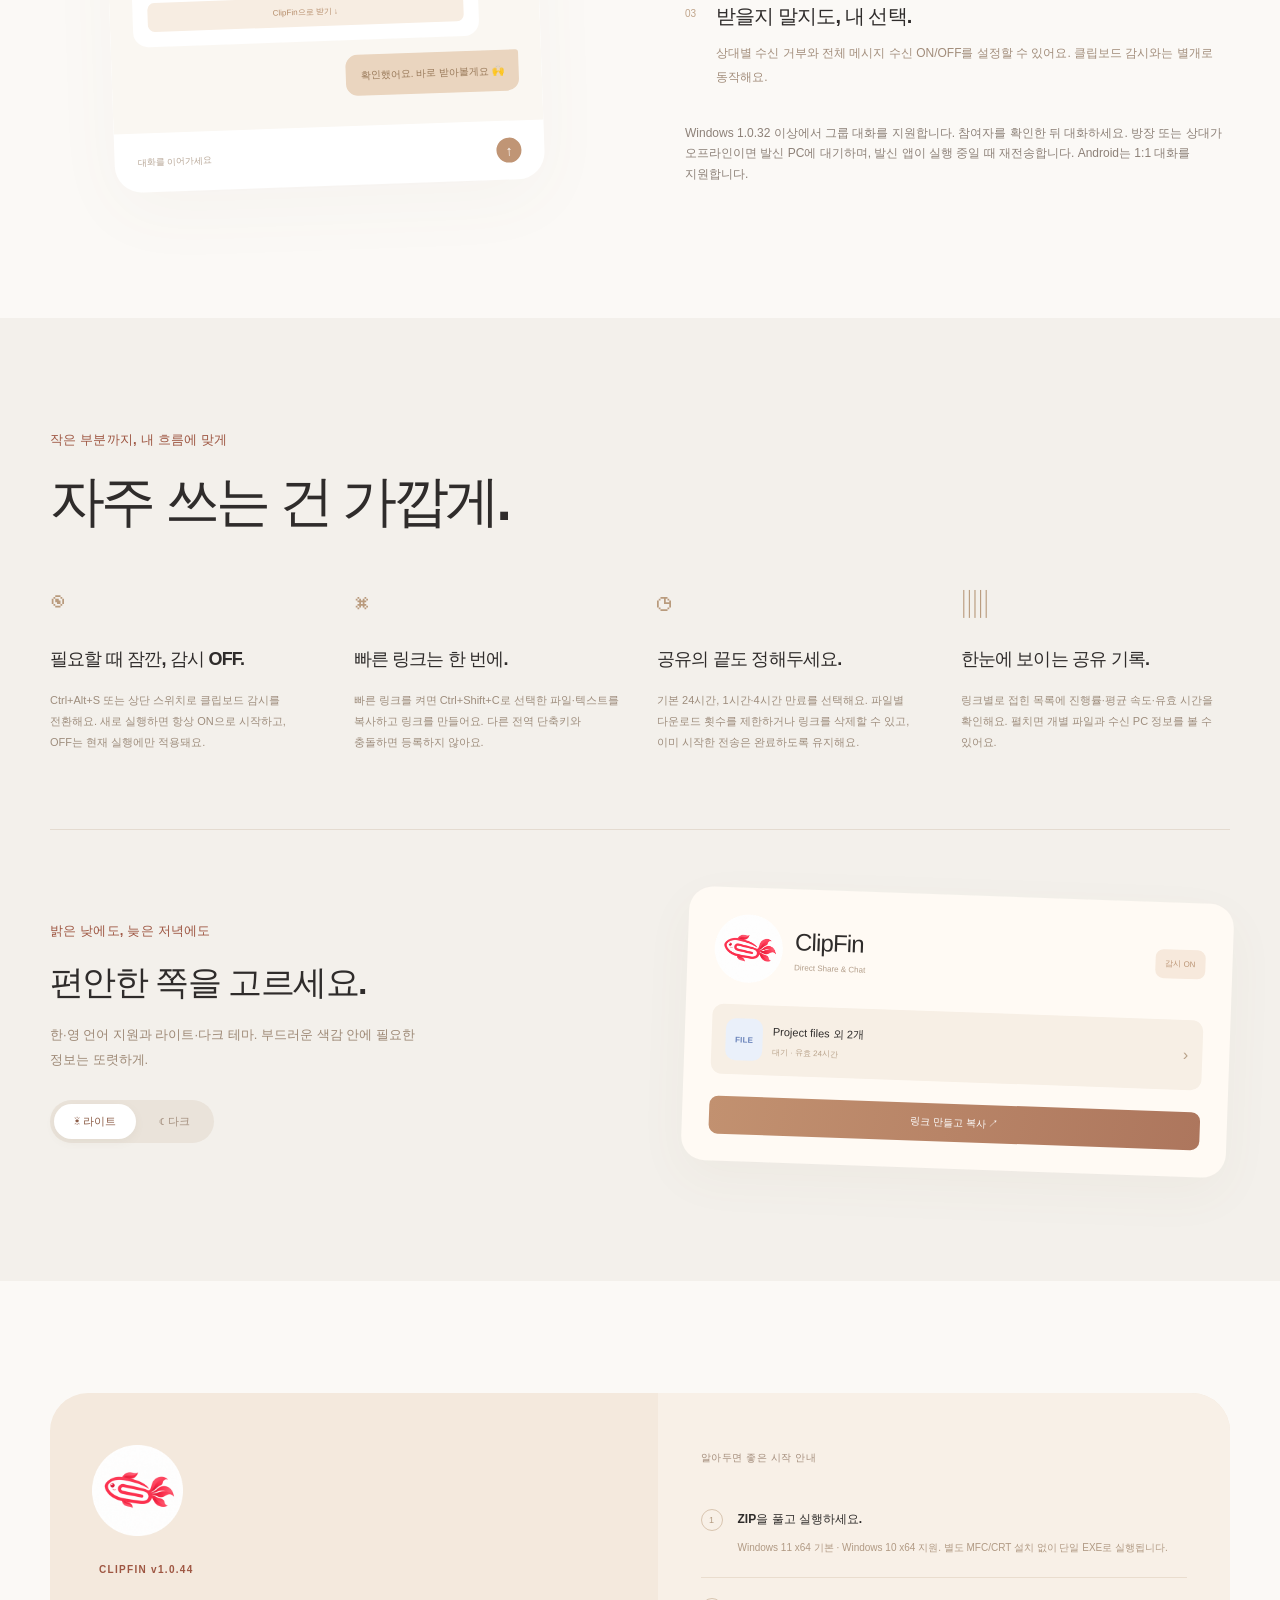
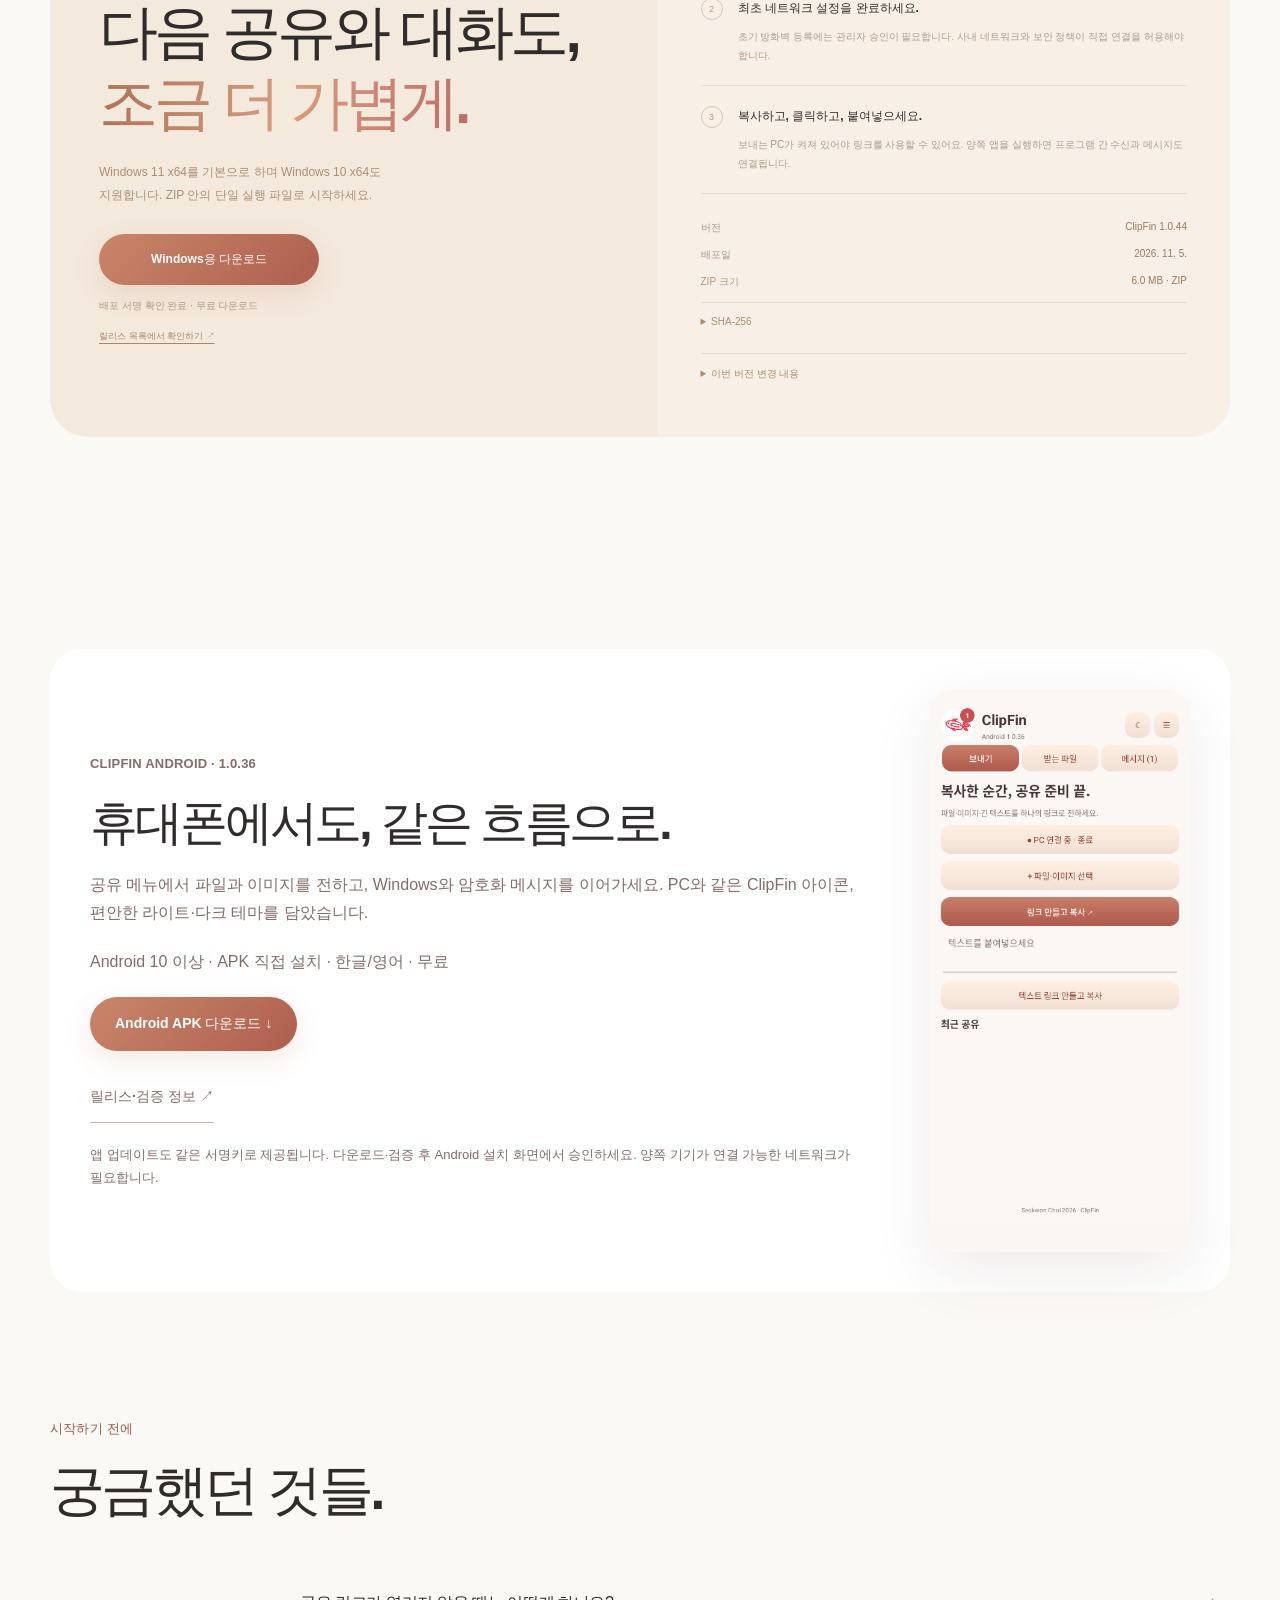
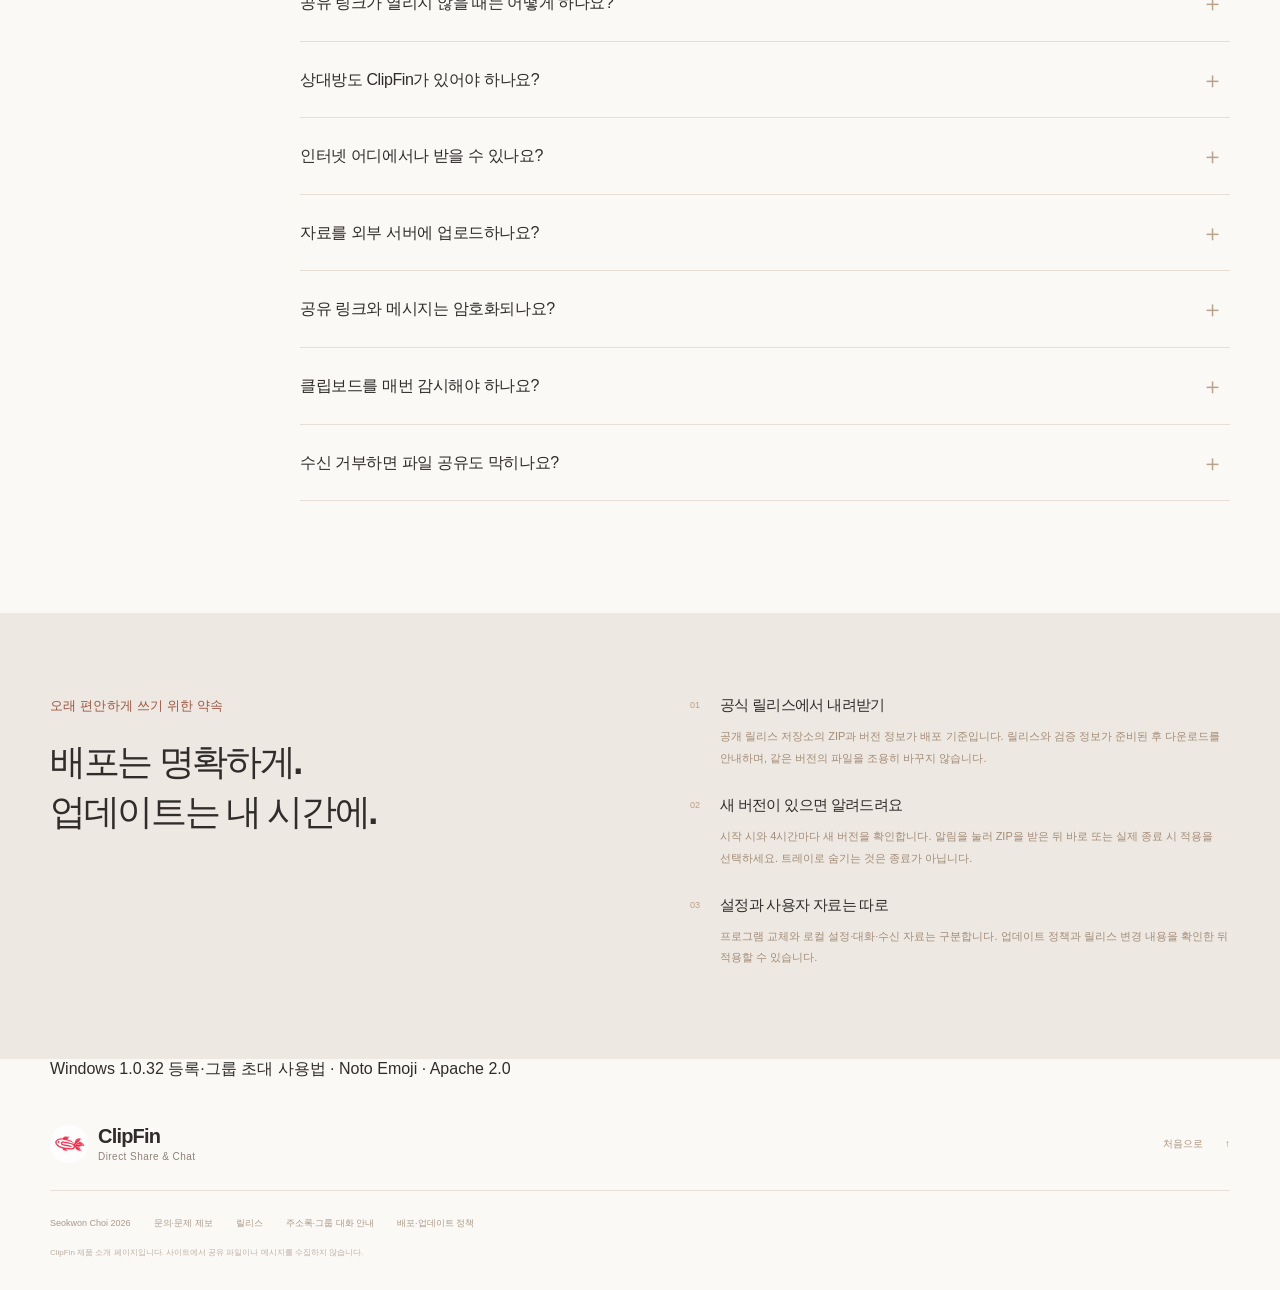
==== commit bdf60f9b: "docs: add sharing IP troubleshooting to FAQ" ====
--- a/index.html
+++ b/index.html
@@ -79,7 +79,7 @@
     <section class="section-width section-space download-section" id="download" aria-labelledby="download-heading"><div class="download-card reveal"><div class="download-main"><img class="download-logo" src="assets/clipfin-light.png" width="116" height="116" alt="ClipFin"><p class="eyebrow">CLIPFIN <span id="download-version">v1.0.36</span></p><h2 id="download-heading"><span data-ko="다음 공유와 대화도," data-en="For your next share and chat.">다음 공유와 대화도,</span><br><span class="warm-text" data-ko="조금 더 가볍게." data-en="A little less friction.">조금 더 가볍게.</span></h2><p data-ko="Windows 11 x64를 기본으로 하며 Windows 10 x64도 지원합니다. ZIP 안의 단일 실행 파일로 시작하세요." data-en="Built for Windows 11 x64, with Windows 10 x64 support. Start with a single executable inside the ZIP.">Windows 11 x64를 기본으로 하며 Windows 10 x64도 지원합니다. ZIP 안의 단일 실행 파일로 시작하세요.</p><a class="button button-coral download-asset" id="download-asset" aria-disabled="true"><span data-ko="배포 파일 확인 중" data-en="Checking release">배포 파일 확인 중</span><span aria-hidden="true">↓</span></a><p class="download-state" id="download-state" role="status" aria-live="polite"></p><a class="release-link" href="https://github.com/Rubiya82/ClipFin-release/releases" target="_blank" rel="noopener noreferrer"><span data-ko="릴리스 목록에서 확인하기" data-en="View GitHub releases">릴리스 목록에서 확인하기</span> ↗</a></div><div class="download-side"><p class="mini-eyebrow" data-ko="알아두면 좋은 시작 안내" data-en="BEFORE YOUR FIRST SHARE">알아두면 좋은 시작 안내</p><ol class="setup-list"><li><span>1</span><div><strong data-ko="ZIP을 풀고 실행하세요." data-en="Extract the ZIP and run.">ZIP을 풀고 실행하세요.</strong><p data-ko="Windows 11 x64 기본 · Windows 10 x64 지원. 별도 MFC/CRT 설치 없이 단일 EXE로 실행됩니다." data-en="Built for Windows 11 x64 · Windows 10 x64 supported. One EXE, without a separate MFC/CRT installation.">Windows 11 x64 기본 · Windows 10 x64 지원. 별도 MFC/CRT 설치 없이 단일 EXE로 실행됩니다.</p></div></li><li><span>2</span><div><strong data-ko="최초 네트워크 설정을 완료하세요." data-en="Complete initial network setup.">최초 네트워크 설정을 완료하세요.</strong><p data-ko="초기 방화벽 등록에는 관리자 승인이 필요합니다. 사내 네트워크와 보안 정책이 직접 연결을 허용해야 합니다." data-en="Initial firewall registration needs administrator approval. Your intranet and security policies must allow direct connections.">초기 방화벽 등록에는 관리자 승인이 필요합니다. 사내 네트워크와 보안 정책이 직접 연결을 허용해야 합니다.</p></div></li><li><span>3</span><div><strong data-ko="복사하고, 클릭하고, 붙여넣으세요." data-en="Copy, click, and paste.">복사하고, 클릭하고, 붙여넣으세요.</strong><p data-ko="보내는 PC가 켜져 있어야 링크를 사용할 수 있어요. 양쪽 앱을 실행하면 프로그램 간 수신과 메시지도 연결됩니다." data-en="The sender must stay online for the link to work. Run both apps for native reception and messages.">보내는 PC가 켜져 있어야 링크를 사용할 수 있어요. 양쪽 앱을 실행하면 프로그램 간 수신과 메시지도 연결됩니다.</p></div></li></ol><div class="release-meta" id="release-meta" hidden><div><span data-ko="버전" data-en="Version">버전</span><strong id="meta-version"></strong></div><div><span data-ko="배포일" data-en="Published">배포일</span><strong id="meta-date"></strong></div><div><span data-ko="ZIP 크기" data-en="ZIP size">ZIP 크기</span><strong id="meta-size"></strong></div><details><summary>SHA-256</summary><code id="meta-sha"></code></details><details><summary data-ko="이번 버전 변경 내용" data-en="Release notes">이번 버전 변경 내용</summary><p id="meta-notes"></p></details></div></div></div></section>
 
     <section class="section-width section-space" id="android"><div class="android-release reveal"><div><p class="eyebrow">CLIPFIN ANDROID · 1.0.36</p><h2 data-ko="휴대폰에서도, 같은 흐름으로." data-en="The same flow. Now on your phone.">휴대폰에서도, 같은 흐름으로.</h2><p data-ko="공유 메뉴에서 파일과 이미지를 전하고, Windows와 암호화 메시지를 이어가세요. PC와 같은 ClipFin 아이콘, 편안한 라이트·다크 테마를 담았습니다." data-en="Share files and images from your phone, and keep talking with Windows over encrypted messages. The same ClipFin icon, with comfortable light and dark themes.">공유 메뉴에서 파일과 이미지를 전하고, Windows와 암호화 메시지를 이어가세요. PC와 같은 ClipFin 아이콘, 편안한 라이트·다크 테마를 담았습니다.</p><p data-ko="Android 10 이상 · APK 직접 설치 · 한글/영어 · 무료" data-en="Android 10+ · direct APK install · Korean/English · free">Android 10 이상 · APK 직접 설치 · 한글/영어 · 무료</p><a class="button button-coral" href="https://github.com/Rubiya82/ClipFin-release/releases/download/android-v1.0.36/ClipFin-1.0.36-android.apk" data-ko="Android APK 다운로드 ↓" data-en="Download Android APK ↓">Android APK 다운로드 ↓</a><p><a class="text-link" href="https://github.com/Rubiya82/ClipFin-release/releases/tag/android-v1.0.36" data-ko="릴리스·검증 정보 ↗" data-en="Release & verification details ↗">릴리스·검증 정보 ↗</a></p><p class="small-note" data-ko="앱 업데이트도 같은 서명키로 제공됩니다. 다운로드·검증 후 Android 설치 화면에서 승인하세요. 양쪽 기기가 연결 가능한 네트워크가 필요합니다." data-en="Updates keep the same app signer. Download and verify, then approve the Android installer. Both devices need a reachable network connection.">앱 업데이트도 같은 서명키로 제공됩니다. 다운로드·검증 후 Android 설치 화면에서 승인하세요. 양쪽 기기가 연결 가능한 네트워크가 필요합니다.</p></div><img src="assets/android-preview.png" alt="ClipFin Android 1.0.36 · 메시지 말풍선 / Chat bubbles" width="432" height="936" loading="lazy"></div></section>
-    <section class="section-width section-space faq-section" id="questions"><div class="section-heading reveal"><div><p class="eyebrow" data-ko="시작하기 전에" data-en="GOOD TO KNOW">시작하기 전에</p><h2 data-ko="궁금했던 것들." data-en="A few good questions.">궁금했던 것들.</h2></div></div><div class="faq-list reveal"><details><summary data-ko="상대방도 ClipFin가 있어야 하나요?" data-en="Does the recipient need ClipFin too?">상대방도 ClipFin가 있어야 하나요?</summary><p data-ko="파일, 이미지, 텍스트 공유 링크는 브라우저로 열고 내려받을 수 있습니다. 프로그램 간 병렬 수신과 1:1 메시지를 사용하려면 양쪽에 ClipFin가 실행 중이어야 합니다." data-en="Recipients can open and download file, image and text links in a browser. Native parallel reception and one-to-one messages require ClipFin running on both PCs.">파일, 이미지, 텍스트 공유 링크는 브라우저로 열고 내려받을 수 있습니다. 프로그램 간 병렬 수신과 1:1 메시지를 사용하려면 양쪽에 ClipFin가 실행 중이어야 합니다.</p></details><details><summary data-ko="인터넷 어디에서나 받을 수 있나요?" data-en="Can I receive a share from anywhere on the internet?">인터넷 어디에서나 받을 수 있나요?</summary><p data-ko="ClipFin은 서로 직접 연결 가능한 인트라넷 환경을 전제로 합니다. 라우팅, 방화벽, VPN, 보안 정책에 따라 접근이 제한될 수 있으며 인터넷 중계 서버는 제공하지 않습니다. 보내는 PC와 프로그램은 실행 중이어야 합니다." data-en="ClipFin assumes a directly reachable intranet. Routing, firewalls, VPNs and security policies may limit access. There is no internet relay server. The sender's PC and application must remain running.">ClipFin은 서로 직접 연결 가능한 인트라넷 환경을 전제로 합니다. 라우팅, 방화벽, VPN, 보안 정책에 따라 접근이 제한될 수 있으며 인터넷 중계 서버는 제공하지 않습니다. 보내는 PC와 프로그램은 실행 중이어야 합니다.</p></details><details><summary data-ko="자료를 외부 서버에 업로드하나요?" data-en="Are my shared files uploaded to a third-party server?">자료를 외부 서버에 업로드하나요?</summary><p data-ko="파일 공유는 보내는 PC에서 받는 쪽으로 직접 진행합니다. 캡처와 텍스트 공유용 임시 파일 및 메시지 기록은 로컬 사용자 폴더에 저장됩니다. GitHub는 프로그램 배포·업데이트와 이 소개 페이지에 사용됩니다." data-en="Sharing transfers data directly from the sending PC to the recipient. Temporary capture/text files and message history are stored in the local user folder. GitHub is used for software distribution, updates and this introduction page.">파일 공유는 보내는 PC에서 받는 쪽으로 직접 진행합니다. 캡처와 텍스트 공유용 임시 파일 및 메시지 기록은 로컬 사용자 폴더에 저장됩니다. GitHub는 프로그램 배포·업데이트와 이 소개 페이지에 사용됩니다.</p></details><details><summary data-ko="공유 링크와 메시지는 암호화되나요?" data-en="Are file links and messages encrypted?">공유 링크와 메시지는 암호화되나요?</summary><p data-ko="링크를 통한 파일 공유는 HTTP입니다. 메시지와 메시지 첨부는 TLS 1.3으로 전송하고 Windows 대화 기록은 현재 사용자 계정의 DPAPI로 보호합니다. 등록 요청의 상대를 확인한 뒤 수락하고, 필요한 경우 양쪽 인증 코드를 비교하세요." data-en="File sharing through links uses HTTP. Messages and message attachments use TLS 1.3, and Windows chat records use current-user DPAPI protection. Review contact requests before accepting; compare both devices’ verification codes when needed.">링크를 통한 파일 공유는 HTTP입니다. 메시지와 메시지 첨부는 TLS 1.3으로 전송하고 Windows 대화 기록은 현재 사용자 계정의 DPAPI로 보호합니다. 등록 요청의 상대를 확인한 뒤 수락하고, 필요한 경우 양쪽 인증 코드를 비교하세요.</p></details><details><summary data-ko="클립보드를 매번 감시해야 하나요?" data-en="Do I have to keep clipboard monitoring on?">클립보드를 매번 감시해야 하나요?</summary><p data-ko="현재 실행 중에는 Ctrl+Alt+S 또는 상단 스위치로 끌 수 있습니다. 다시 시작하면 항상 ON입니다. 감시 OFF 상태에서도 파일 드롭, 파일 선택과 사용자가 켠 빠른 링크 기능은 사용할 수 있습니다." data-en="Turn it off for the current run with Ctrl+Alt+S or the top switch. Each new launch starts ON. Dropping files, choosing files, and enabled Quick link remain available with monitoring off.">현재 실행 중에는 Ctrl+Alt+S 또는 상단 스위치로 끌 수 있습니다. 다시 시작하면 항상 ON입니다. 감시 OFF 상태에서도 파일 드롭, 파일 선택과 사용자가 켠 빠른 링크 기능은 사용할 수 있습니다.</p></details><details><summary data-ko="수신 거부하면 파일 공유도 막히나요?" data-en="Does blocking messages also block shared files?">수신 거부하면 파일 공유도 막히나요?</summary><p data-ko="메시지 수신 거부와 파일 공유 권한은 별개입니다. 공유 링크를 더 이상 사용하지 못하게 하려면 공유 목록에서 해당 링크를 삭제하세요. 이미 시작한 전송은 완료할 수 있습니다." data-en="Message refusal and file-sharing permissions are separate. To stop new downloads through a link, revoke it from the share list. Transfers already admitted may finish.">메시지 수신 거부와 파일 공유 권한은 별개입니다. 공유 링크를 더 이상 사용하지 못하게 하려면 공유 목록에서 해당 링크를 삭제하세요. 이미 시작한 전송은 완료할 수 있습니다.</p></details></div></section>
+    <section class="section-width section-space faq-section" id="questions"><div class="section-heading reveal"><div><p class="eyebrow" data-ko="시작하기 전에" data-en="GOOD TO KNOW">시작하기 전에</p><h2 data-ko="궁금했던 것들." data-en="A few good questions.">궁금했던 것들.</h2></div></div><div class="faq-list reveal"><details id="share-ip-help"><summary data-ko="공유 링크가 열리지 않을 때는 어떻게 하나요?" data-en="What if a shared link does not open?">공유 링크가 열리지 않을 때는 어떻게 하나요?</summary><p data-ko="보내는 PC의 ClipFin에서 화면의 ‘공유 IP’를 누르거나, 전체 메뉴(…) → ‘공유 네트워크 선택…’을 여세요. Wi-Fi와 유선을 함께 쓰거나 VPN·가상 어댑터가 있으면 상대방이 접속할 수 없는 IP가 링크에 들어갈 수 있습니다. 목록의 어댑터 이름과 IP를 확인하고, 상대방과 연결 가능한 Wi-Fi 또는 유선 네트워크를 선택하세요." data-en="On the sending Windows PC, click ‘Sharing IP’ in ClipFin or open the main menu (…) → ‘Select sharing network…’. With Wi-Fi and Ethernet connected together, or with VPN or virtual adapters present, a link may contain an IP the recipient cannot reach. Check the adapter names and IP addresses, then select the Wi-Fi or Ethernet network reachable by the recipient.">보내는 PC의 ClipFin에서 화면의 ‘공유 IP’를 누르거나, 전체 메뉴(…) → ‘공유 네트워크 선택…’을 여세요. Wi-Fi와 유선을 함께 쓰거나 VPN·가상 어댑터가 있으면 상대방이 접속할 수 없는 IP가 링크에 들어갈 수 있습니다. 목록의 어댑터 이름과 IP를 확인하고, 상대방과 연결 가능한 Wi-Fi 또는 유선 네트워크를 선택하세요.</p><p data-ko="선택한 뒤 공유 기록에서 해당 항목의 ‘링크 복사’를 다시 눌러 새 링크를 전달하세요. 이미 보낸 링크의 IP는 자동으로 바뀌지 않습니다. 수동 선택은 다음 실행에도 유지되며, 기본 설정으로 돌아가려면 ‘자동 선택’을 누르세요." data-en="After selecting a network, use ‘Copy link’ for the item in sharing history and send the new link. Links already sent do not change automatically. Manual selection persists across restarts; choose ‘Automatic selection’ to return to the default.">선택한 뒤 공유 기록에서 해당 항목의 ‘링크 복사’를 다시 눌러 새 링크를 전달하세요. 이미 보낸 링크의 IP는 자동으로 바뀌지 않습니다. 수동 선택은 다음 실행에도 유지되며, 기본 설정으로 돌아가려면 ‘자동 선택’을 누르세요.</p><p data-ko="그래도 연결되지 않으면 보내는 PC와 ClipFin이 켜져 있는지, 양쪽 기기가 서로 연결 가능한 네트워크에 있는지, 초기 네트워크 설정을 완료했는지 확인하세요. 방화벽·VPN·사내 보안 정책이 직접 연결을 차단하는 경우에는 네트워크 관리자에게 문의하세요." data-en="If it still fails, check that the sender’s PC and ClipFin are running, both devices can reach each other on the network, and initial network setup is complete. If a firewall, VPN or company security policy blocks direct connections, contact your network administrator.">그래도 연결되지 않으면 보내는 PC와 ClipFin이 켜져 있는지, 양쪽 기기가 서로 연결 가능한 네트워크에 있는지, 초기 네트워크 설정을 완료했는지 확인하세요. 방화벽·VPN·사내 보안 정책이 직접 연결을 차단하는 경우에는 네트워크 관리자에게 문의하세요.</p></details><details><summary data-ko="상대방도 ClipFin가 있어야 하나요?" data-en="Does the recipient need ClipFin too?">상대방도 ClipFin가 있어야 하나요?</summary><p data-ko="파일, 이미지, 텍스트 공유 링크는 브라우저로 열고 내려받을 수 있습니다. 프로그램 간 병렬 수신과 1:1 메시지를 사용하려면 양쪽에 ClipFin가 실행 중이어야 합니다." data-en="Recipients can open and download file, image and text links in a browser. Native parallel reception and one-to-one messages require ClipFin running on both PCs.">파일, 이미지, 텍스트 공유 링크는 브라우저로 열고 내려받을 수 있습니다. 프로그램 간 병렬 수신과 1:1 메시지를 사용하려면 양쪽에 ClipFin가 실행 중이어야 합니다.</p></details><details><summary data-ko="인터넷 어디에서나 받을 수 있나요?" data-en="Can I receive a share from anywhere on the internet?">인터넷 어디에서나 받을 수 있나요?</summary><p data-ko="ClipFin은 서로 직접 연결 가능한 인트라넷 환경을 전제로 합니다. 라우팅, 방화벽, VPN, 보안 정책에 따라 접근이 제한될 수 있으며 인터넷 중계 서버는 제공하지 않습니다. 보내는 PC와 프로그램은 실행 중이어야 합니다." data-en="ClipFin assumes a directly reachable intranet. Routing, firewalls, VPNs and security policies may limit access. There is no internet relay server. The sender's PC and application must remain running.">ClipFin은 서로 직접 연결 가능한 인트라넷 환경을 전제로 합니다. 라우팅, 방화벽, VPN, 보안 정책에 따라 접근이 제한될 수 있으며 인터넷 중계 서버는 제공하지 않습니다. 보내는 PC와 프로그램은 실행 중이어야 합니다.</p></details><details><summary data-ko="자료를 외부 서버에 업로드하나요?" data-en="Are my shared files uploaded to a third-party server?">자료를 외부 서버에 업로드하나요?</summary><p data-ko="파일 공유는 보내는 PC에서 받는 쪽으로 직접 진행합니다. 캡처와 텍스트 공유용 임시 파일 및 메시지 기록은 로컬 사용자 폴더에 저장됩니다. GitHub는 프로그램 배포·업데이트와 이 소개 페이지에 사용됩니다." data-en="Sharing transfers data directly from the sending PC to the recipient. Temporary capture/text files and message history are stored in the local user folder. GitHub is used for software distribution, updates and this introduction page.">파일 공유는 보내는 PC에서 받는 쪽으로 직접 진행합니다. 캡처와 텍스트 공유용 임시 파일 및 메시지 기록은 로컬 사용자 폴더에 저장됩니다. GitHub는 프로그램 배포·업데이트와 이 소개 페이지에 사용됩니다.</p></details><details><summary data-ko="공유 링크와 메시지는 암호화되나요?" data-en="Are file links and messages encrypted?">공유 링크와 메시지는 암호화되나요?</summary><p data-ko="링크를 통한 파일 공유는 HTTP입니다. 메시지와 메시지 첨부는 TLS 1.3으로 전송하고 Windows 대화 기록은 현재 사용자 계정의 DPAPI로 보호합니다. 등록 요청의 상대를 확인한 뒤 수락하고, 필요한 경우 양쪽 인증 코드를 비교하세요." data-en="File sharing through links uses HTTP. Messages and message attachments use TLS 1.3, and Windows chat records use current-user DPAPI protection. Review contact requests before accepting; compare both devices’ verification codes when needed.">링크를 통한 파일 공유는 HTTP입니다. 메시지와 메시지 첨부는 TLS 1.3으로 전송하고 Windows 대화 기록은 현재 사용자 계정의 DPAPI로 보호합니다. 등록 요청의 상대를 확인한 뒤 수락하고, 필요한 경우 양쪽 인증 코드를 비교하세요.</p></details><details><summary data-ko="클립보드를 매번 감시해야 하나요?" data-en="Do I have to keep clipboard monitoring on?">클립보드를 매번 감시해야 하나요?</summary><p data-ko="현재 실행 중에는 Ctrl+Alt+S 또는 상단 스위치로 끌 수 있습니다. 다시 시작하면 항상 ON입니다. 감시 OFF 상태에서도 파일 드롭, 파일 선택과 사용자가 켠 빠른 링크 기능은 사용할 수 있습니다." data-en="Turn it off for the current run with Ctrl+Alt+S or the top switch. Each new launch starts ON. Dropping files, choosing files, and enabled Quick link remain available with monitoring off.">현재 실행 중에는 Ctrl+Alt+S 또는 상단 스위치로 끌 수 있습니다. 다시 시작하면 항상 ON입니다. 감시 OFF 상태에서도 파일 드롭, 파일 선택과 사용자가 켠 빠른 링크 기능은 사용할 수 있습니다.</p></details><details><summary data-ko="수신 거부하면 파일 공유도 막히나요?" data-en="Does blocking messages also block shared files?">수신 거부하면 파일 공유도 막히나요?</summary><p data-ko="메시지 수신 거부와 파일 공유 권한은 별개입니다. 공유 링크를 더 이상 사용하지 못하게 하려면 공유 목록에서 해당 링크를 삭제하세요. 이미 시작한 전송은 완료할 수 있습니다." data-en="Message refusal and file-sharing permissions are separate. To stop new downloads through a link, revoke it from the share list. Transfers already admitted may finish.">메시지 수신 거부와 파일 공유 권한은 별개입니다. 공유 링크를 더 이상 사용하지 못하게 하려면 공유 목록에서 해당 링크를 삭제하세요. 이미 시작한 전송은 완료할 수 있습니다.</p></details></div></section>
 
     <section class="policy-section" id="policy"><div class="section-width policy-layout"><div class="reveal"><p class="eyebrow" data-ko="오래 편안하게 쓰기 위한 약속" data-en="A thoughtful way to stay current">오래 편안하게 쓰기 위한 약속</p><h2 data-ko="배포는 명확하게.\n업데이트는 내 시간에." data-en="Clear releases.\nUpdates on your time.">배포는 명확하게.<br>업데이트는 내 시간에.</h2></div><div class="policy-items reveal"><article><span>01</span><div><h3 data-ko="공식 릴리스에서 내려받기" data-en="Download an official release">공식 릴리스에서 내려받기</h3><p data-ko="공개 릴리스 저장소의 ZIP과 버전 정보가 배포 기준입니다. 릴리스와 검증 정보가 준비된 후 다운로드를 안내하며, 같은 버전의 파일을 조용히 바꾸지 않습니다." data-en="The public release ZIP and version metadata define a release. Download becomes available after the asset and verification metadata are ready. Files are not silently replaced under the same version.">공개 릴리스 저장소의 ZIP과 버전 정보가 배포 기준입니다. 릴리스와 검증 정보가 준비된 후 다운로드를 안내하며, 같은 버전의 파일을 조용히 바꾸지 않습니다.</p></div></article><article><span>02</span><div><h3 data-ko="새 버전이 있으면 알려드려요" data-en="A clear notice when a version is ready">새 버전이 있으면 알려드려요</h3><p data-ko="시작 시와 4시간마다 새 버전을 확인합니다. 알림을 눌러 ZIP을 받은 뒤 바로 또는 실제 종료 시 적용을 선택하세요. 트레이로 숨기는 것은 종료가 아닙니다." data-en="The app checks version metadata at startup and periodically. Select the update notice to choose downloading and when to apply it: now or when exiting.">시작 시와 4시간마다 새 버전을 확인합니다. 알림을 눌러 ZIP을 받은 뒤 바로 또는 실제 종료 시 적용을 선택하세요. 트레이로 숨기는 것은 종료가 아닙니다.</p></div></article><article><span>03</span><div><h3 data-ko="설정과 사용자 자료는 따로" data-en="Keep your data separate">설정과 사용자 자료는 따로</h3><p data-ko="프로그램 교체와 로컬 설정·대화·수신 자료는 구분합니다. 업데이트 정책과 릴리스 변경 내용을 확인한 뒤 적용할 수 있습니다." data-en="Program replacement is separate from local settings, conversations and received files. Review the update policy and release notes before applying an update.">프로그램 교체와 로컬 설정·대화·수신 자료는 구분합니다. 업데이트 정책과 릴리스 변경 내용을 확인한 뒤 적용할 수 있습니다.</p></div></article></div></div></section>
   </main>
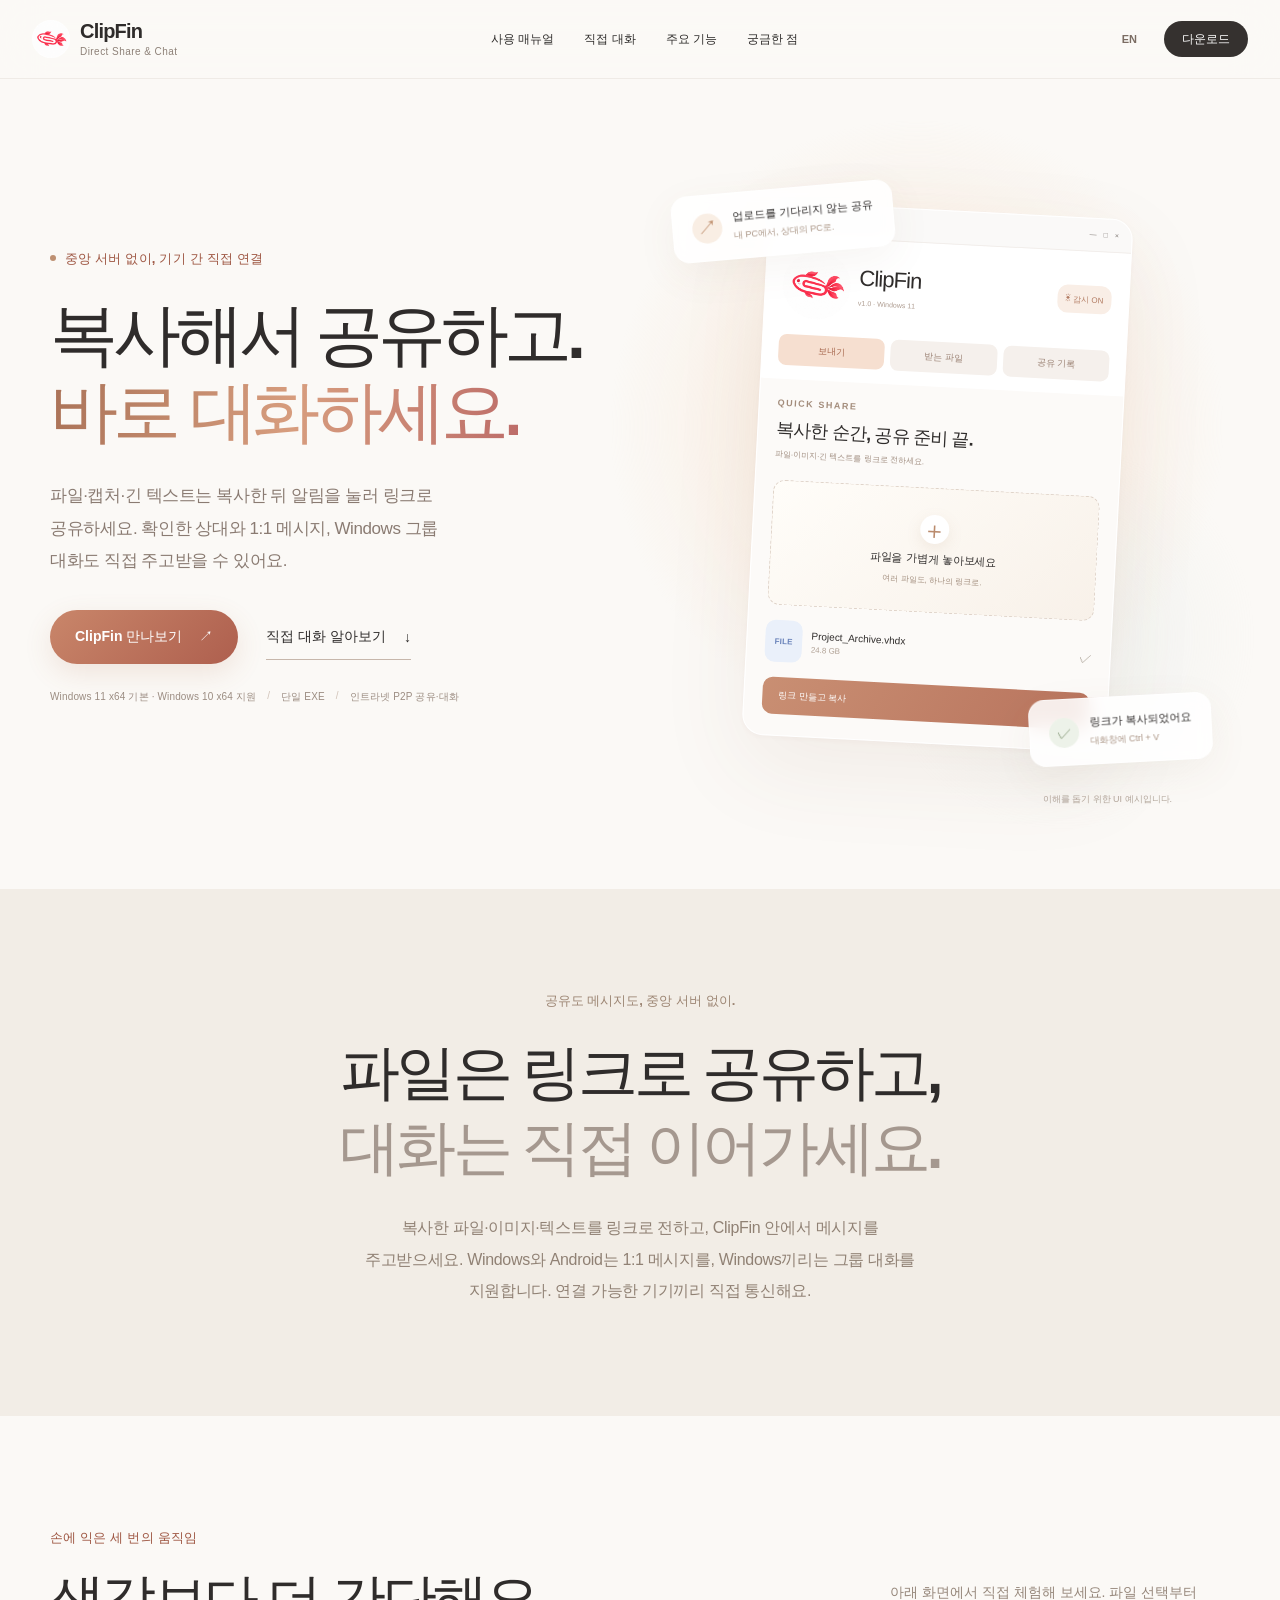
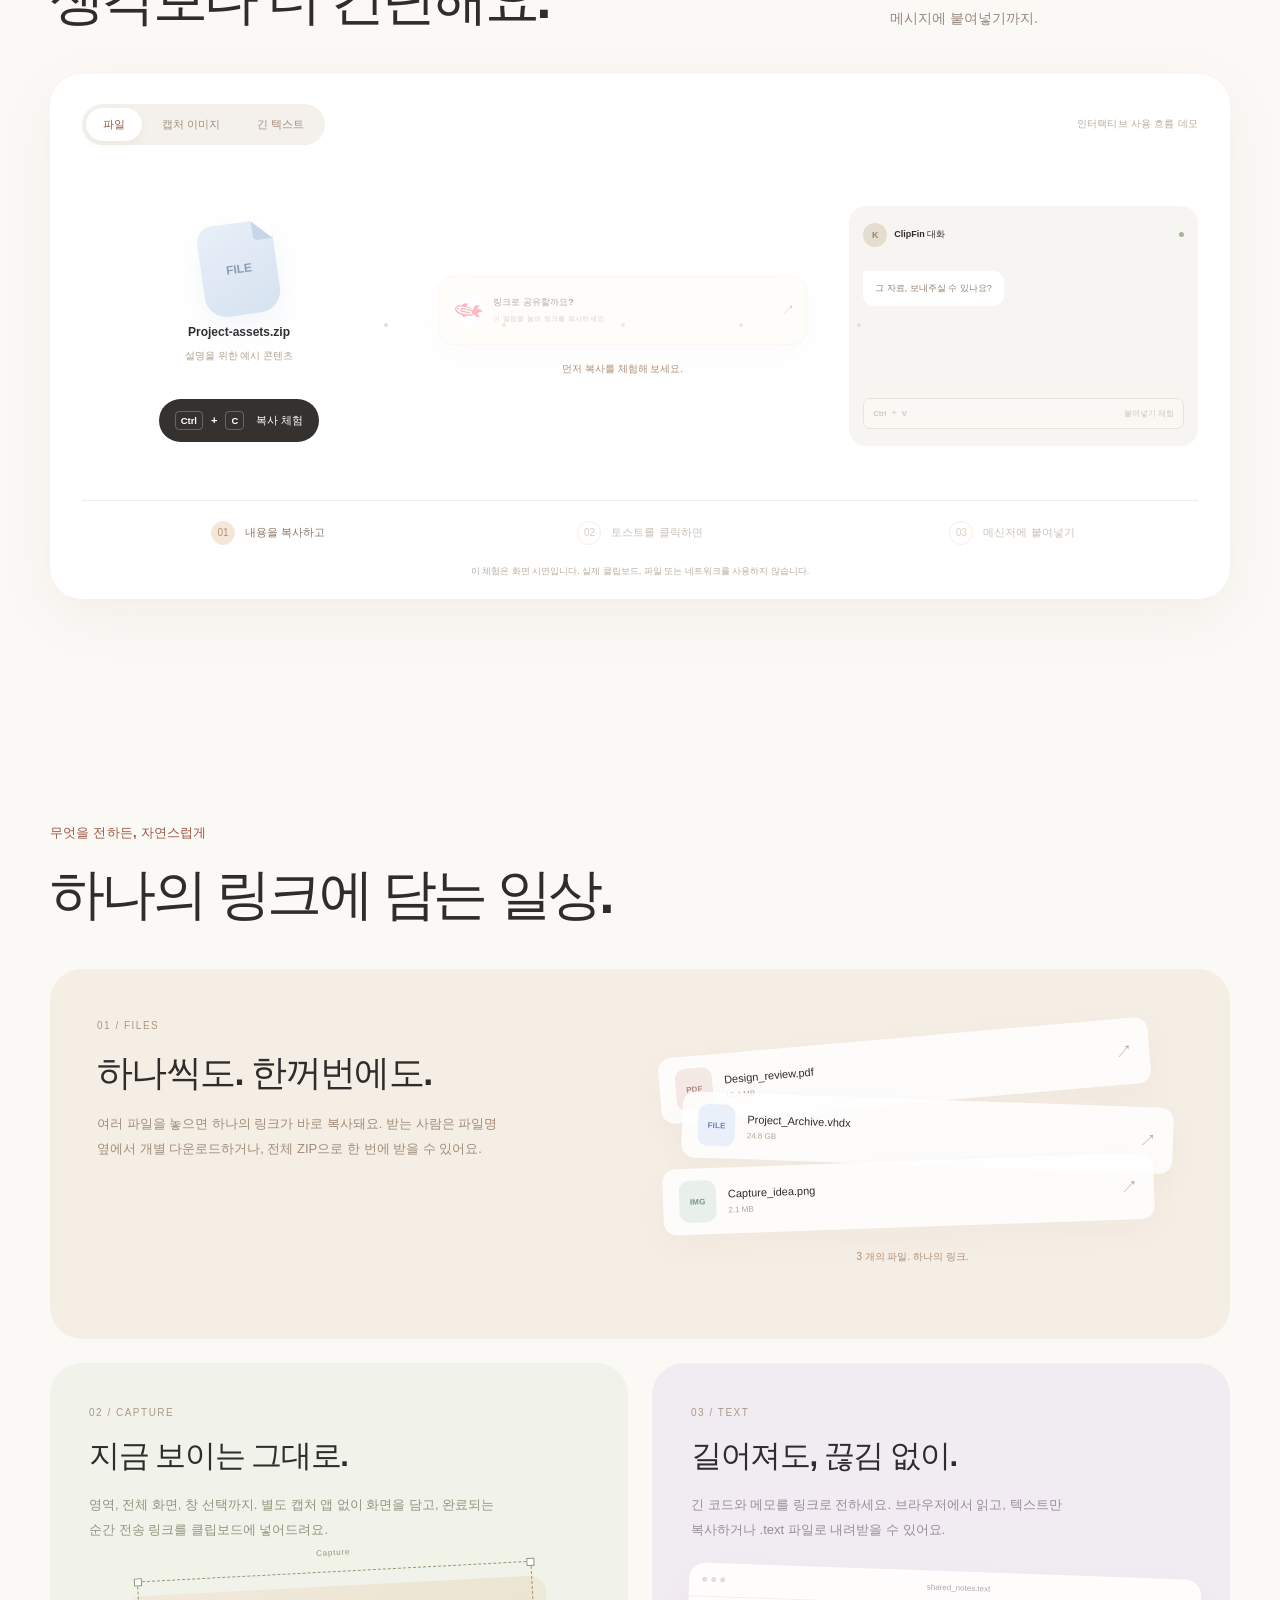
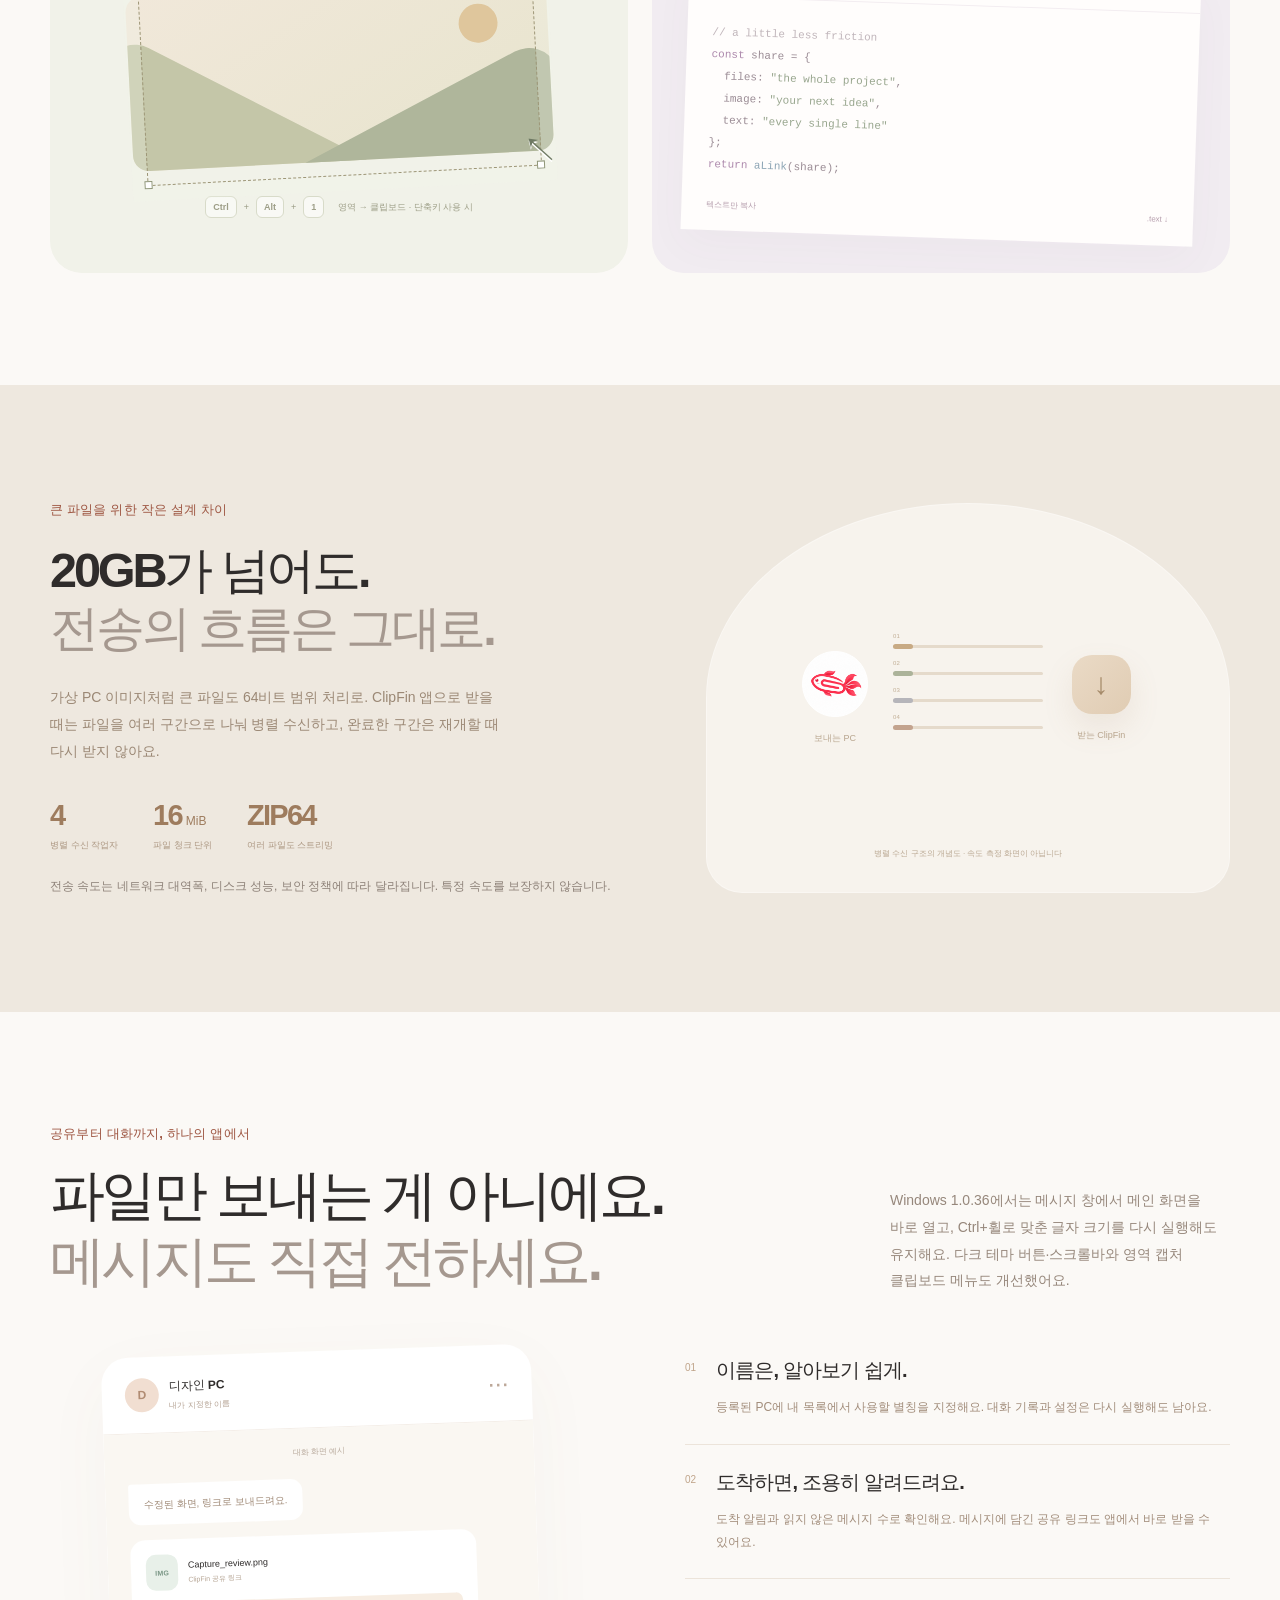
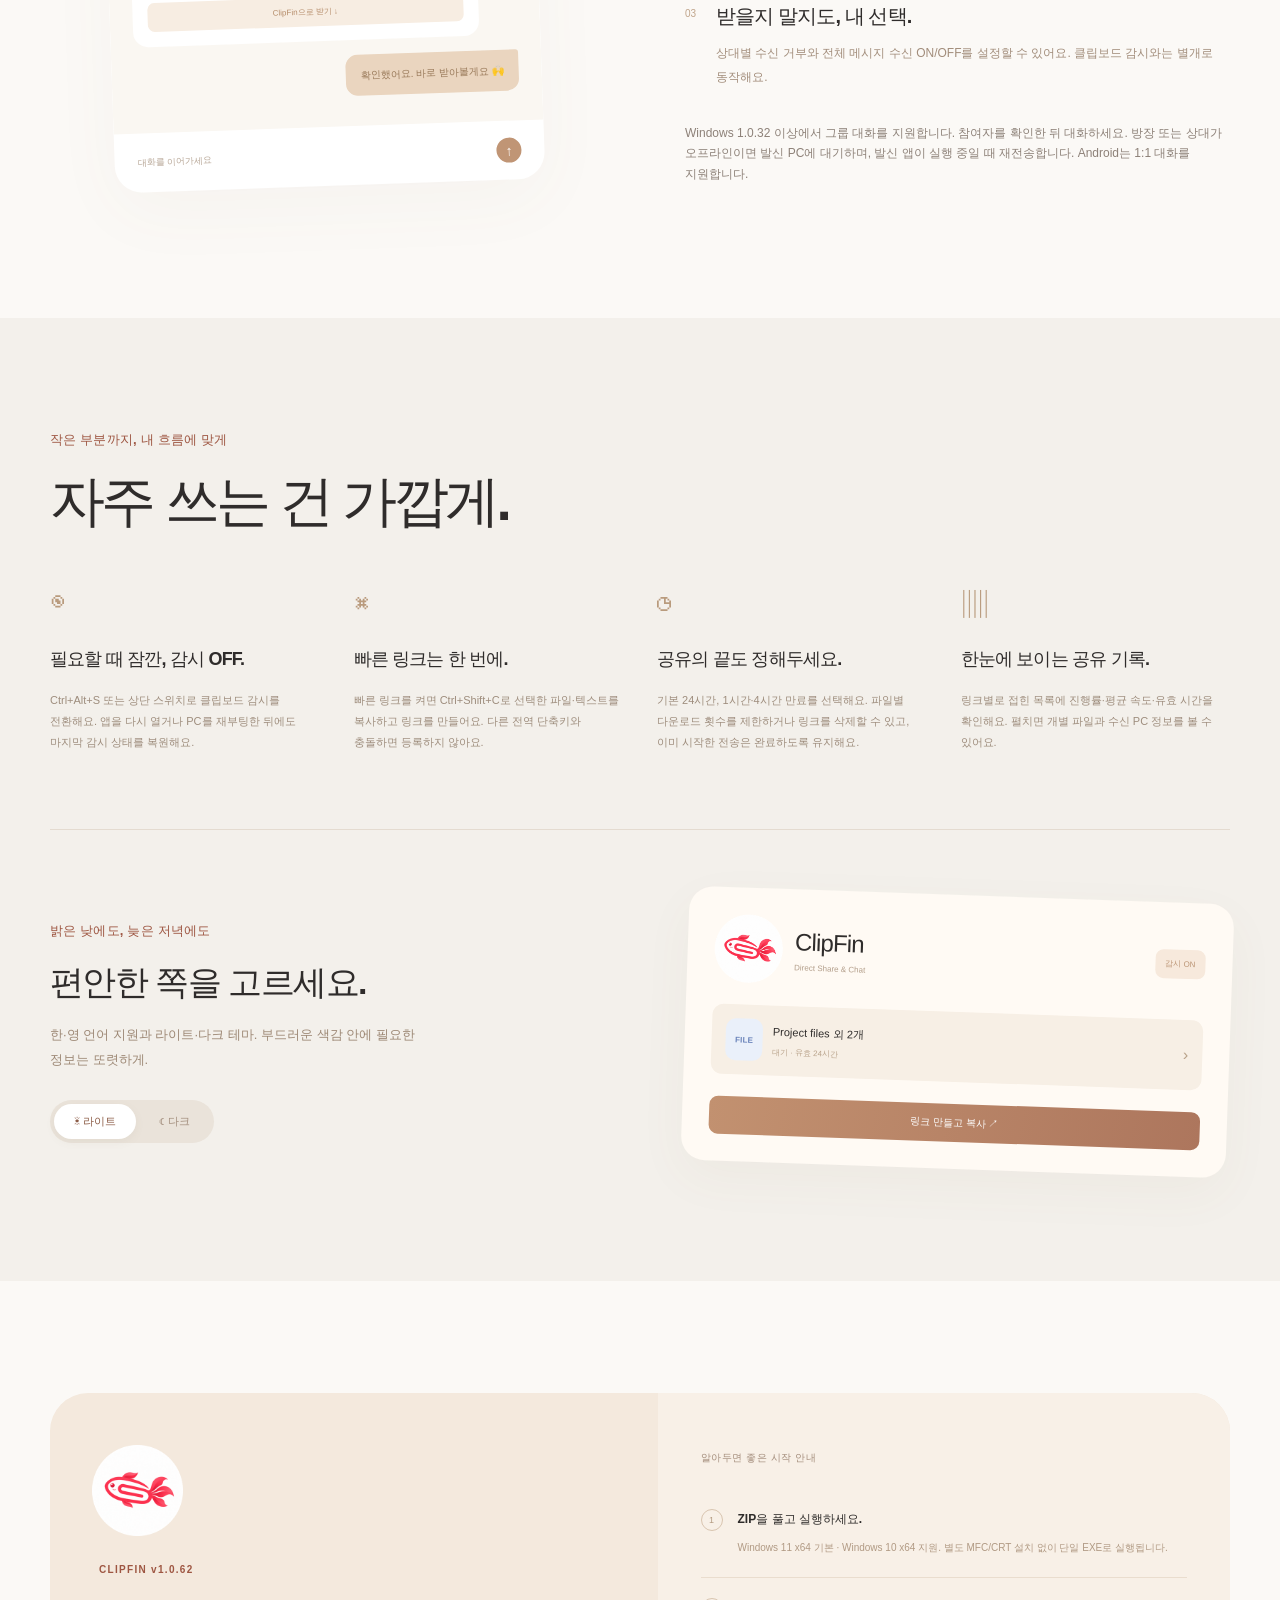
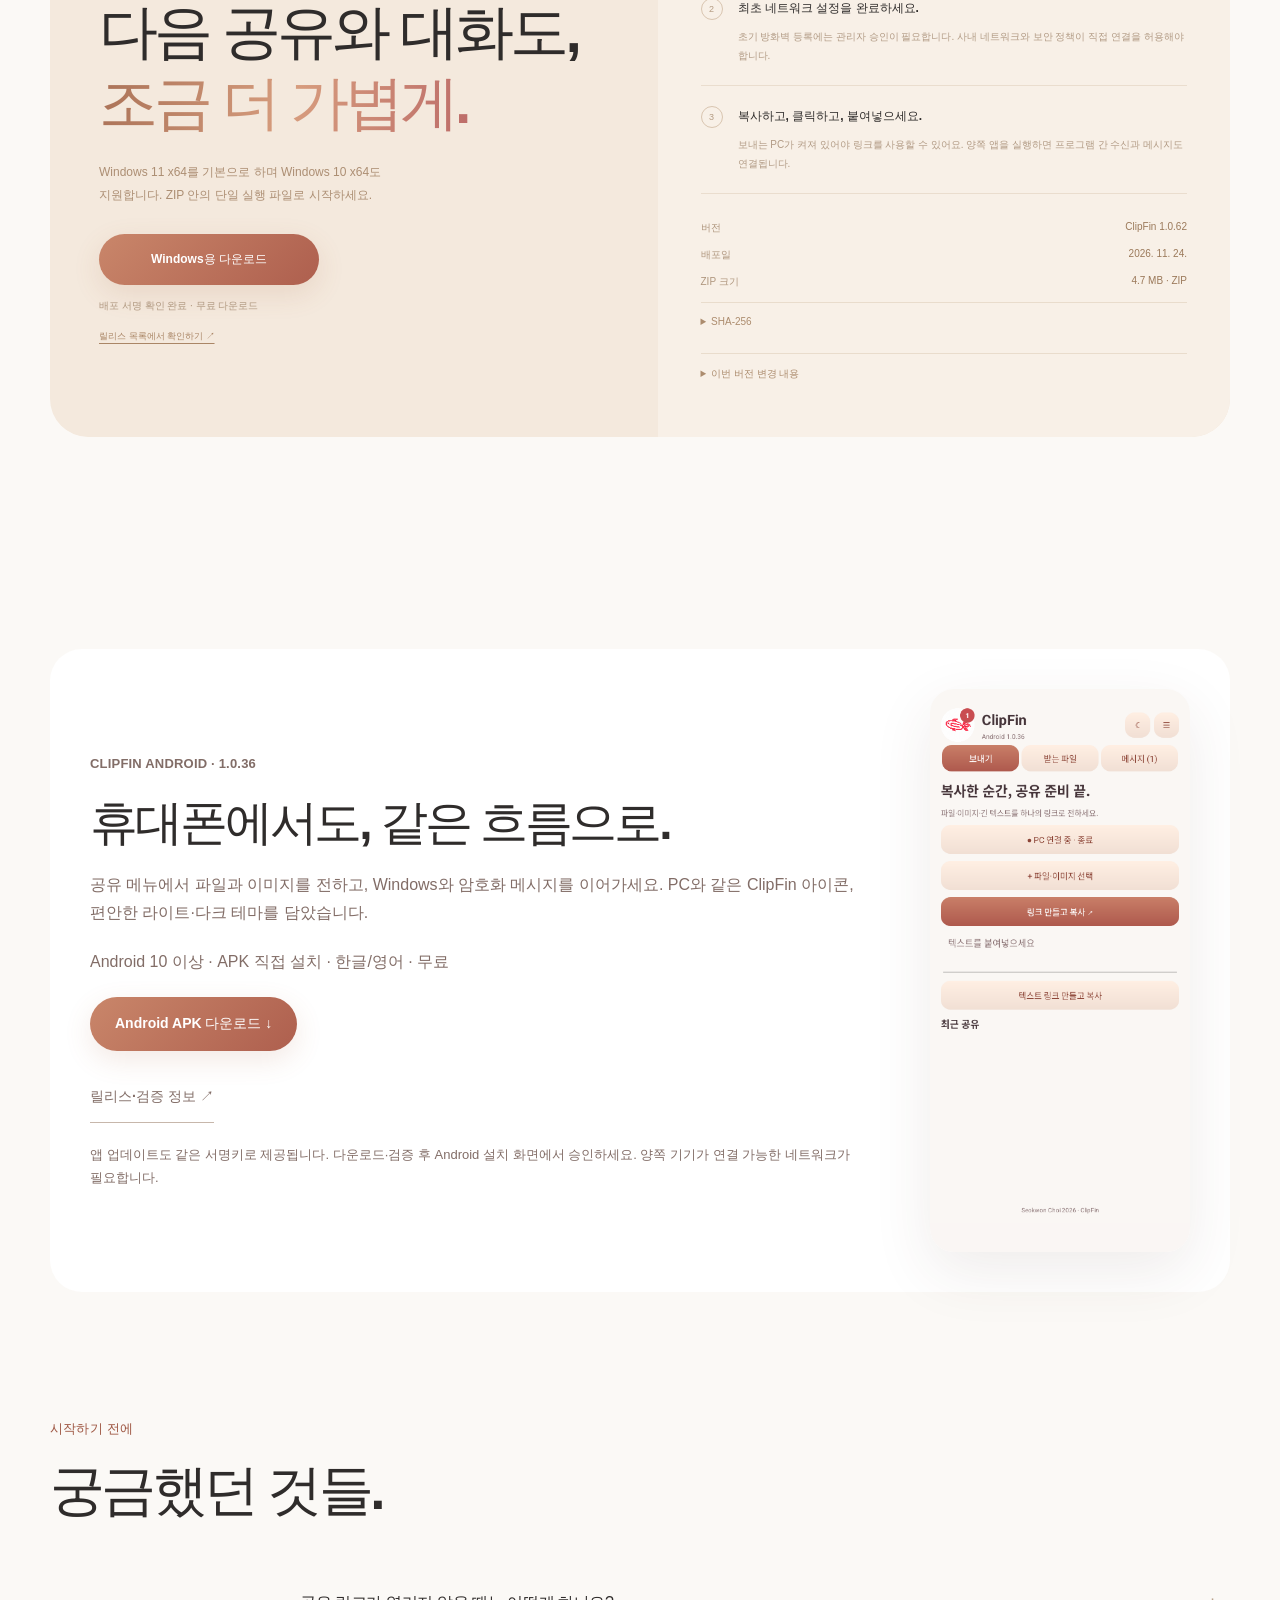
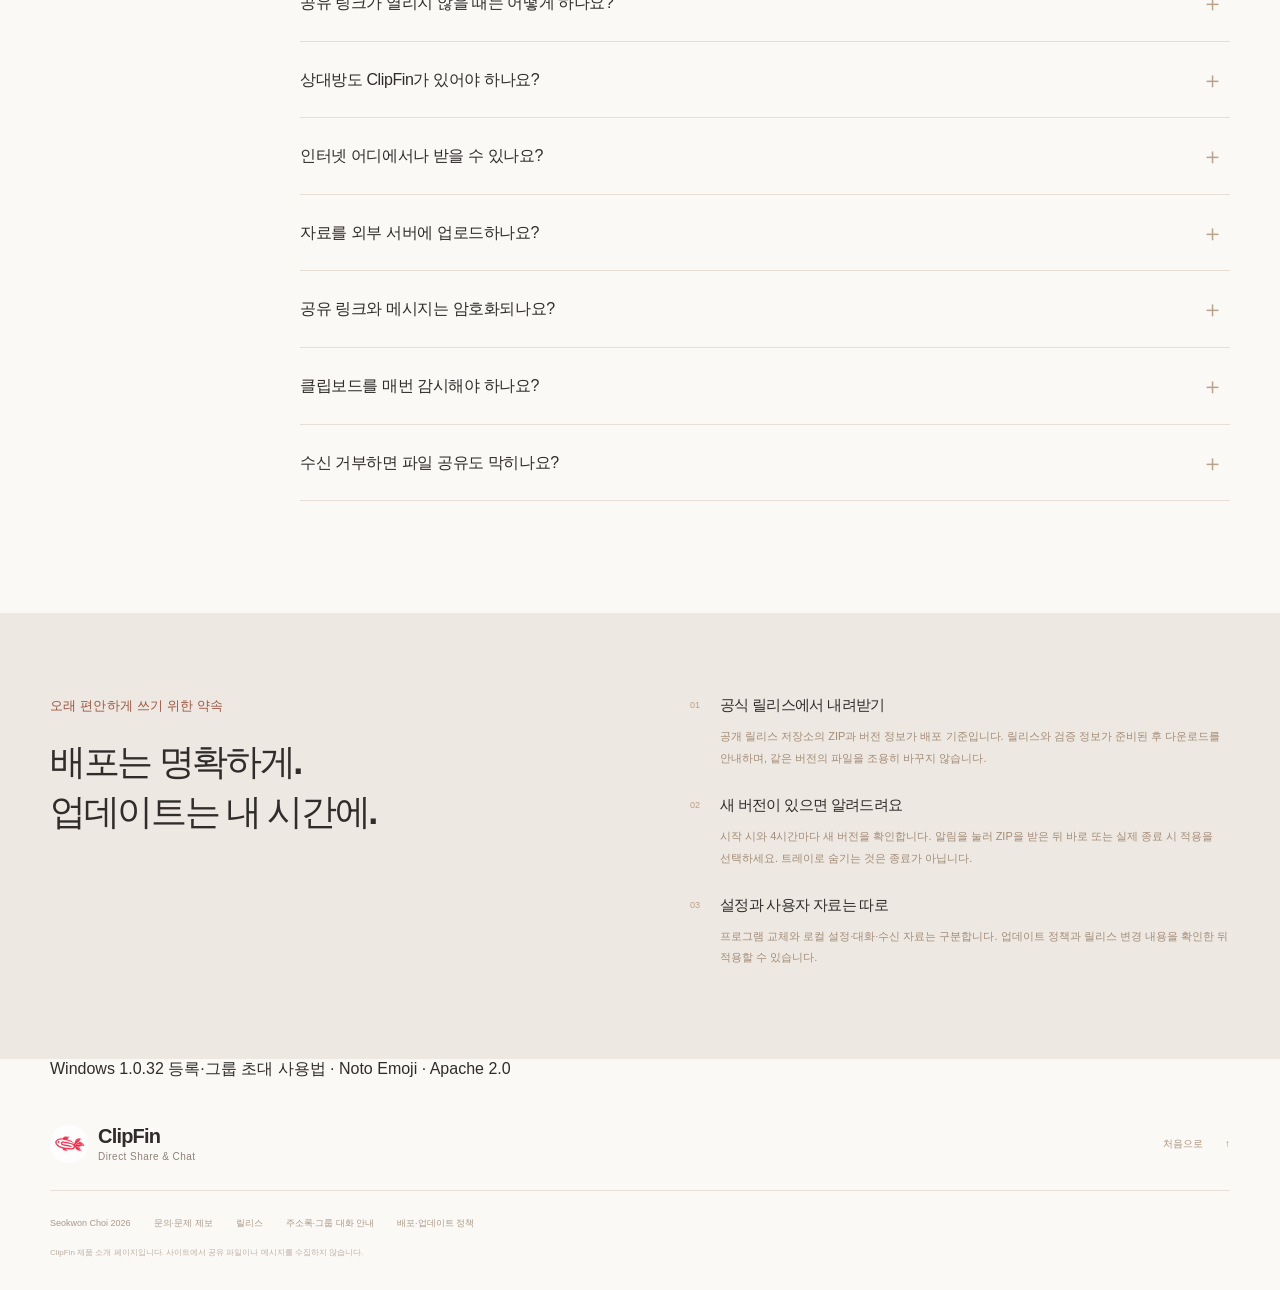
==== commit 4ec3cd02: "Publish ClipFin Windows 1.0.62 stable update channel" ====
--- a/index.html
+++ b/index.html
@@ -73,13 +73,13 @@
 
     <section class="section-width section-space messages-section" id="messages"><div class="section-heading reveal"><div><p class="eyebrow" data-ko="공유부터 대화까지, 하나의 앱에서" data-en="Sharing and chatting in one app">공유부터 대화까지, 하나의 앱에서</p><h2><span data-ko="파일만 보내는 게 아니에요." data-en="More than file sharing.">파일만 보내는 게 아니에요.</span><br><span class="muted-heading" data-ko="메시지도 직접 전하세요." data-en="Messages, peer to peer.">메시지도 직접 전하세요.</span></h2></div><p data-ko="Windows 1.0.36에서는 메시지 창에서 메인 화면을 바로 열고, Ctrl+휠로 맞춘 글자 크기를 다시 실행해도 유지해요. 다크 테마 버튼·스크롤바와 영역 캡처 클립보드 메뉴도 개선했어요." data-en="Windows 1.0.36 opens the main window from messages and remembers Ctrl+wheel text size. Enjoy corrected dark buttons and scrollbars, plus the working region-to-clipboard capture menu.">Windows 1.0.36에서는 메시지 창에서 메인 화면을 바로 열고, Ctrl+휠로 맞춘 글자 크기를 다시 실행해도 유지해요. 다크 테마 버튼·스크롤바와 영역 캡처 클립보드 메뉴도 개선했어요.</p></div><div class="message-showcase reveal"><div class="message-preview"><div class="conversation-head"><div class="avatar avatar-coral">D</div><div><strong data-ko="디자인 PC" data-en="Design PC">디자인 PC</strong><span data-ko="내가 지정한 이름" data-en="Your local contact name">내가 지정한 이름</span></div><span class="message-menu" aria-hidden="true">···</span></div><div class="conversation-body"><span class="conversation-time" data-ko="대화 화면 예시" data-en="Illustrative conversation">대화 화면 예시</span><div class="conversation-bubble incoming" data-ko="수정된 화면, 링크로 보내드려요." data-en="Here's a link to the updated screen.">수정된 화면, 링크로 보내드려요.</div><div class="message-attachment"><span class="file-symbol file-green">IMG</span><span><strong>Capture_review.png</strong><small data-ko="ClipFin 공유 링크" data-en="ClipFin share link">ClipFin 공유 링크</small></span><span class="attachment-button" data-ko="ClipFin으로 받기 ↓" data-en="Receive with ClipFin ↓">ClipFin으로 받기 ↓</span></div><div class="conversation-bubble outgoing" data-ko="확인했어요. 바로 받아볼게요 🙌" data-en="Got it. I'll download it now 🙌">확인했어요. 바로 받아볼게요 🙌</div></div><div class="conversation-input"><span data-ko="대화를 이어가세요" data-en="Keep the conversation going">대화를 이어가세요</span><span aria-hidden="true">↑</span></div></div><div class="message-benefits"><article><span class="benefit-mark">01</span><div><h3 data-ko="이름은, 알아보기 쉽게." data-en="Names that make sense to you.">이름은, 알아보기 쉽게.</h3><p data-ko="등록된 PC에 내 목록에서 사용할 별칭을 지정해요. 대화 기록과 설정은 다시 실행해도 남아요." data-en="Give a registered PC a local nickname. Conversations and settings remain after restarting.">등록된 PC에 내 목록에서 사용할 별칭을 지정해요. 대화 기록과 설정은 다시 실행해도 남아요.</p></div></article><article><span class="benefit-mark">02</span><div><h3 data-ko="도착하면, 조용히 알려드려요." data-en="A little nudge when it arrives.">도착하면, 조용히 알려드려요.</h3><p data-ko="도착 알림과 읽지 않은 메시지 수로 확인해요. 메시지에 담긴 공유 링크도 앱에서 바로 받을 수 있어요." data-en="Arrival notifications and unread counts keep you informed. Shared links in messages can be received directly in the app.">도착 알림과 읽지 않은 메시지 수로 확인해요. 메시지에 담긴 공유 링크도 앱에서 바로 받을 수 있어요.</p></div></article><article><span class="benefit-mark">03</span><div><h3 data-ko="받을지 말지도, 내 선택." data-en="You choose what comes in.">받을지 말지도, 내 선택.</h3><p data-ko="상대별 수신 거부와 전체 메시지 수신 ON/OFF를 설정할 수 있어요. 클립보드 감시와는 별개로 동작해요." data-en="Block incoming messages per contact or turn all message reception off. This is independent of clipboard monitoring.">상대별 수신 거부와 전체 메시지 수신 ON/OFF를 설정할 수 있어요. 클립보드 감시와는 별개로 동작해요.</p></div></article><p class="fine-print" data-ko="Windows 1.0.32 이상에서 그룹 대화를 지원합니다. 참여자를 확인한 뒤 대화하세요. 방장 또는 상대가 오프라인이면 발신 PC에 대기하며, 발신 앱이 실행 중일 때 재전송합니다. Android는 1:1 대화를 지원합니다." data-en="Group chats require Windows 1.0.32 or later and verified participants. Messages wait on the sender’s PC when the owner or a recipient is offline and retry while the sender app is running. Android supports one-to-one chat.">Windows 1.0.32 이상에서 그룹 대화를 지원합니다. 참여자를 확인한 뒤 대화하세요. 방장 또는 상대가 오프라인이면 발신 PC에 대기하며, 발신 앱이 실행 중일 때 재전송합니다. Android는 1:1 대화를 지원합니다.</p></div></div></section>
 
-    <section class="details-section"><div class="section-width section-space"><div class="section-heading reveal"><div><p class="eyebrow" data-ko="작은 부분까지, 내 흐름에 맞게" data-en="The details fit your flow">작은 부분까지, 내 흐름에 맞게</p><h2 data-ko="자주 쓰는 건 가깝게." data-en="Keep the everyday close.">자주 쓰는 건 가깝게.</h2></div></div><div class="details-grid"><article class="detail-card reveal"><span class="detail-icon">◉</span><h3 data-ko="필요할 때 잠깐, 감시 OFF." data-en="Pause monitoring when you need to.">필요할 때 잠깐, 감시 OFF.</h3><p data-ko="Ctrl+Alt+S 또는 상단 스위치로 클립보드 감시를 전환해요. 새로 실행하면 항상 ON으로 시작하고, OFF는 현재 실행에만 적용돼요." data-en="Toggle clipboard monitoring with Ctrl+Alt+S or the top switch. Each launch starts ON; OFF applies only to the current run.">Ctrl+Alt+S 또는 상단 스위치로 클립보드 감시를 전환해요. 새로 실행하면 항상 ON으로 시작하고, OFF는 현재 실행에만 적용돼요.</p></article><article class="detail-card reveal"><span class="detail-icon">⌘</span><h3 data-ko="빠른 링크는 한 번에." data-en="A shortcut to a share link.">빠른 링크는 한 번에.</h3><p data-ko="빠른 링크를 켜면 Ctrl+Shift+C로 선택한 파일·텍스트를 복사하고 링크를 만들어요. 다른 전역 단축키와 충돌하면 등록하지 않아요." data-en="Enable Quick link to copy selected files or text and create a link with Ctrl+Shift+C. Registration is skipped if another global shortcut conflicts.">빠른 링크를 켜면 Ctrl+Shift+C로 선택한 파일·텍스트를 복사하고 링크를 만들어요. 다른 전역 단축키와 충돌하면 등록하지 않아요.</p></article><article class="detail-card reveal"><span class="detail-icon">◷</span><h3 data-ko="공유의 끝도 정해두세요." data-en="Give sharing a clear ending.">공유의 끝도 정해두세요.</h3><p data-ko="기본 24시간, 1시간·4시간 만료를 선택해요. 파일별 다운로드 횟수를 제한하거나 링크를 삭제할 수 있고, 이미 시작한 전송은 완료하도록 유지해요." data-en="Choose the default 24-hour lifetime or 1 or 4 hours. Set per-file download limits or revoke a link; transfers already admitted can finish.">기본 24시간, 1시간·4시간 만료를 선택해요. 파일별 다운로드 횟수를 제한하거나 링크를 삭제할 수 있고, 이미 시작한 전송은 완료하도록 유지해요.</p></article><article class="detail-card reveal"><span class="detail-icon">▥</span><h3 data-ko="한눈에 보이는 공유 기록." data-en="A clear view of what you shared.">한눈에 보이는 공유 기록.</h3><p data-ko="링크별로 접힌 목록에 진행률·평균 속도·유효 시간을 확인해요. 펼치면 개별 파일과 수신 PC 정보를 볼 수 있어요." data-en="Collapsed link groups show progress, average speed and expiry. Expand a group for individual files and receiving PC information.">링크별로 접힌 목록에 진행률·평균 속도·유효 시간을 확인해요. 펼치면 개별 파일과 수신 PC 정보를 볼 수 있어요.</p></article></div>
+    <section class="details-section"><div class="section-width section-space"><div class="section-heading reveal"><div><p class="eyebrow" data-ko="작은 부분까지, 내 흐름에 맞게" data-en="The details fit your flow">작은 부분까지, 내 흐름에 맞게</p><h2 data-ko="자주 쓰는 건 가깝게." data-en="Keep the everyday close.">자주 쓰는 건 가깝게.</h2></div></div><div class="details-grid"><article class="detail-card reveal"><span class="detail-icon">◉</span><h3 data-ko="필요할 때 잠깐, 감시 OFF." data-en="Pause monitoring when you need to.">필요할 때 잠깐, 감시 OFF.</h3><p data-ko="Ctrl+Alt+S 또는 상단 스위치로 클립보드 감시를 전환해요. 앱을 다시 열거나 PC를 재부팅한 뒤에도 마지막 감시 상태를 복원해요." data-en="Toggle clipboard monitoring with Ctrl+Alt+S or the top switch. The last monitoring state is restored when ClipFin starts, including after a reboot.">Ctrl+Alt+S 또는 상단 스위치로 클립보드 감시를 전환해요. 앱을 다시 열거나 PC를 재부팅한 뒤에도 마지막 감시 상태를 복원해요.</p></article><article class="detail-card reveal"><span class="detail-icon">⌘</span><h3 data-ko="빠른 링크는 한 번에." data-en="A shortcut to a share link.">빠른 링크는 한 번에.</h3><p data-ko="빠른 링크를 켜면 Ctrl+Shift+C로 선택한 파일·텍스트를 복사하고 링크를 만들어요. 다른 전역 단축키와 충돌하면 등록하지 않아요." data-en="Enable Quick link to copy selected files or text and create a link with Ctrl+Shift+C. Registration is skipped if another global shortcut conflicts.">빠른 링크를 켜면 Ctrl+Shift+C로 선택한 파일·텍스트를 복사하고 링크를 만들어요. 다른 전역 단축키와 충돌하면 등록하지 않아요.</p></article><article class="detail-card reveal"><span class="detail-icon">◷</span><h3 data-ko="공유의 끝도 정해두세요." data-en="Give sharing a clear ending.">공유의 끝도 정해두세요.</h3><p data-ko="기본 24시간, 1시간·4시간 만료를 선택해요. 파일별 다운로드 횟수를 제한하거나 링크를 삭제할 수 있고, 이미 시작한 전송은 완료하도록 유지해요." data-en="Choose the default 24-hour lifetime or 1 or 4 hours. Set per-file download limits or revoke a link; transfers already admitted can finish.">기본 24시간, 1시간·4시간 만료를 선택해요. 파일별 다운로드 횟수를 제한하거나 링크를 삭제할 수 있고, 이미 시작한 전송은 완료하도록 유지해요.</p></article><article class="detail-card reveal"><span class="detail-icon">▥</span><h3 data-ko="한눈에 보이는 공유 기록." data-en="A clear view of what you shared.">한눈에 보이는 공유 기록.</h3><p data-ko="링크별로 접힌 목록에 진행률·평균 속도·유효 시간을 확인해요. 펼치면 개별 파일과 수신 PC 정보를 볼 수 있어요." data-en="Collapsed link groups show progress, average speed and expiry. Expand a group for individual files and receiving PC information.">링크별로 접힌 목록에 진행률·평균 속도·유효 시간을 확인해요. 펼치면 개별 파일과 수신 PC 정보를 볼 수 있어요.</p></article></div>
       <div class="theme-showcase reveal"><div><p class="eyebrow" data-ko="밝은 낮에도, 늦은 저녁에도" data-en="For brighter days and later nights">밝은 낮에도, 늦은 저녁에도</p><h3 data-ko="편안한 쪽을 고르세요." data-en="Find your comfortable side.">편안한 쪽을 고르세요.</h3><p data-ko="한·영 언어 지원과 라이트·다크 테마. 부드러운 색감 안에 필요한 정보는 또렷하게." data-en="Korean and English. Light and dark. Soft colors, with the information you need kept clear.">한·영 언어 지원과 라이트·다크 테마. 부드러운 색감 안에 필요한 정보는 또렷하게.</p><div class="segmented theme-controls" role="group" aria-label="앱 테마 예시" data-aria-ko="앱 테마 예시" data-aria-en="App theme illustration"><button type="button" data-preview-theme="light" class="active" aria-pressed="true"><span aria-hidden="true">☀</span> <span data-ko="라이트" data-en="Light">라이트</span></button><button type="button" data-preview-theme="dark" aria-pressed="false"><span aria-hidden="true">☾</span> <span data-ko="다크" data-en="Dark">다크</span></button></div></div><div class="theme-mini-app" id="theme-preview" data-theme="light"><div class="theme-mini-brand"><img id="theme-logo" src="assets/clipfin-light.png" width="78" height="78" alt="ClipFin"><span><strong>ClipFin</strong><small>Direct Share &amp; Chat</small></span><span class="theme-status" data-ko="감시 ON" data-en="Monitor ON">감시 ON</span></div><div class="theme-mini-file"><span class="file-symbol file-blue">FILE</span><span><strong>Project files <span data-ko="외 2개" data-en="+ 2 more">외 2개</span></strong><small data-ko="대기 · 유효 24시간" data-en="Waiting · available for 24h">대기 · 유효 24시간</small></span><span>›</span></div><div class="theme-mini-button" data-ko="링크 만들고 복사 ↗" data-en="Create & copy link ↗">링크 만들고 복사 ↗</div></div></div></div></section>
 
     <section class="section-width section-space download-section" id="download" aria-labelledby="download-heading"><div class="download-card reveal"><div class="download-main"><img class="download-logo" src="assets/clipfin-light.png" width="116" height="116" alt="ClipFin"><p class="eyebrow">CLIPFIN <span id="download-version">v1.0.36</span></p><h2 id="download-heading"><span data-ko="다음 공유와 대화도," data-en="For your next share and chat.">다음 공유와 대화도,</span><br><span class="warm-text" data-ko="조금 더 가볍게." data-en="A little less friction.">조금 더 가볍게.</span></h2><p data-ko="Windows 11 x64를 기본으로 하며 Windows 10 x64도 지원합니다. ZIP 안의 단일 실행 파일로 시작하세요." data-en="Built for Windows 11 x64, with Windows 10 x64 support. Start with a single executable inside the ZIP.">Windows 11 x64를 기본으로 하며 Windows 10 x64도 지원합니다. ZIP 안의 단일 실행 파일로 시작하세요.</p><a class="button button-coral download-asset" id="download-asset" aria-disabled="true"><span data-ko="배포 파일 확인 중" data-en="Checking release">배포 파일 확인 중</span><span aria-hidden="true">↓</span></a><p class="download-state" id="download-state" role="status" aria-live="polite"></p><a class="release-link" href="https://github.com/Rubiya82/ClipFin-release/releases" target="_blank" rel="noopener noreferrer"><span data-ko="릴리스 목록에서 확인하기" data-en="View GitHub releases">릴리스 목록에서 확인하기</span> ↗</a></div><div class="download-side"><p class="mini-eyebrow" data-ko="알아두면 좋은 시작 안내" data-en="BEFORE YOUR FIRST SHARE">알아두면 좋은 시작 안내</p><ol class="setup-list"><li><span>1</span><div><strong data-ko="ZIP을 풀고 실행하세요." data-en="Extract the ZIP and run.">ZIP을 풀고 실행하세요.</strong><p data-ko="Windows 11 x64 기본 · Windows 10 x64 지원. 별도 MFC/CRT 설치 없이 단일 EXE로 실행됩니다." data-en="Built for Windows 11 x64 · Windows 10 x64 supported. One EXE, without a separate MFC/CRT installation.">Windows 11 x64 기본 · Windows 10 x64 지원. 별도 MFC/CRT 설치 없이 단일 EXE로 실행됩니다.</p></div></li><li><span>2</span><div><strong data-ko="최초 네트워크 설정을 완료하세요." data-en="Complete initial network setup.">최초 네트워크 설정을 완료하세요.</strong><p data-ko="초기 방화벽 등록에는 관리자 승인이 필요합니다. 사내 네트워크와 보안 정책이 직접 연결을 허용해야 합니다." data-en="Initial firewall registration needs administrator approval. Your intranet and security policies must allow direct connections.">초기 방화벽 등록에는 관리자 승인이 필요합니다. 사내 네트워크와 보안 정책이 직접 연결을 허용해야 합니다.</p></div></li><li><span>3</span><div><strong data-ko="복사하고, 클릭하고, 붙여넣으세요." data-en="Copy, click, and paste.">복사하고, 클릭하고, 붙여넣으세요.</strong><p data-ko="보내는 PC가 켜져 있어야 링크를 사용할 수 있어요. 양쪽 앱을 실행하면 프로그램 간 수신과 메시지도 연결됩니다." data-en="The sender must stay online for the link to work. Run both apps for native reception and messages.">보내는 PC가 켜져 있어야 링크를 사용할 수 있어요. 양쪽 앱을 실행하면 프로그램 간 수신과 메시지도 연결됩니다.</p></div></li></ol><div class="release-meta" id="release-meta" hidden><div><span data-ko="버전" data-en="Version">버전</span><strong id="meta-version"></strong></div><div><span data-ko="배포일" data-en="Published">배포일</span><strong id="meta-date"></strong></div><div><span data-ko="ZIP 크기" data-en="ZIP size">ZIP 크기</span><strong id="meta-size"></strong></div><details><summary>SHA-256</summary><code id="meta-sha"></code></details><details><summary data-ko="이번 버전 변경 내용" data-en="Release notes">이번 버전 변경 내용</summary><p id="meta-notes"></p></details></div></div></div></section>
 
     <section class="section-width section-space" id="android"><div class="android-release reveal"><div><p class="eyebrow">CLIPFIN ANDROID · 1.0.36</p><h2 data-ko="휴대폰에서도, 같은 흐름으로." data-en="The same flow. Now on your phone.">휴대폰에서도, 같은 흐름으로.</h2><p data-ko="공유 메뉴에서 파일과 이미지를 전하고, Windows와 암호화 메시지를 이어가세요. PC와 같은 ClipFin 아이콘, 편안한 라이트·다크 테마를 담았습니다." data-en="Share files and images from your phone, and keep talking with Windows over encrypted messages. The same ClipFin icon, with comfortable light and dark themes.">공유 메뉴에서 파일과 이미지를 전하고, Windows와 암호화 메시지를 이어가세요. PC와 같은 ClipFin 아이콘, 편안한 라이트·다크 테마를 담았습니다.</p><p data-ko="Android 10 이상 · APK 직접 설치 · 한글/영어 · 무료" data-en="Android 10+ · direct APK install · Korean/English · free">Android 10 이상 · APK 직접 설치 · 한글/영어 · 무료</p><a class="button button-coral" href="https://github.com/Rubiya82/ClipFin-release/releases/download/android-v1.0.36/ClipFin-1.0.36-android.apk" data-ko="Android APK 다운로드 ↓" data-en="Download Android APK ↓">Android APK 다운로드 ↓</a><p><a class="text-link" href="https://github.com/Rubiya82/ClipFin-release/releases/tag/android-v1.0.36" data-ko="릴리스·검증 정보 ↗" data-en="Release & verification details ↗">릴리스·검증 정보 ↗</a></p><p class="small-note" data-ko="앱 업데이트도 같은 서명키로 제공됩니다. 다운로드·검증 후 Android 설치 화면에서 승인하세요. 양쪽 기기가 연결 가능한 네트워크가 필요합니다." data-en="Updates keep the same app signer. Download and verify, then approve the Android installer. Both devices need a reachable network connection.">앱 업데이트도 같은 서명키로 제공됩니다. 다운로드·검증 후 Android 설치 화면에서 승인하세요. 양쪽 기기가 연결 가능한 네트워크가 필요합니다.</p></div><img src="assets/android-preview.png" alt="ClipFin Android 1.0.36 · 메시지 말풍선 / Chat bubbles" width="432" height="936" loading="lazy"></div></section>
-    <section class="section-width section-space faq-section" id="questions"><div class="section-heading reveal"><div><p class="eyebrow" data-ko="시작하기 전에" data-en="GOOD TO KNOW">시작하기 전에</p><h2 data-ko="궁금했던 것들." data-en="A few good questions.">궁금했던 것들.</h2></div></div><div class="faq-list reveal"><details id="share-ip-help"><summary data-ko="공유 링크가 열리지 않을 때는 어떻게 하나요?" data-en="What if a shared link does not open?">공유 링크가 열리지 않을 때는 어떻게 하나요?</summary><p data-ko="보내는 PC의 ClipFin에서 화면의 ‘공유 IP’를 누르거나, 전체 메뉴(…) → ‘공유 네트워크 선택…’을 여세요. Wi-Fi와 유선을 함께 쓰거나 VPN·가상 어댑터가 있으면 상대방이 접속할 수 없는 IP가 링크에 들어갈 수 있습니다. 목록의 어댑터 이름과 IP를 확인하고, 상대방과 연결 가능한 Wi-Fi 또는 유선 네트워크를 선택하세요." data-en="On the sending Windows PC, click ‘Sharing IP’ in ClipFin or open the main menu (…) → ‘Select sharing network…’. With Wi-Fi and Ethernet connected together, or with VPN or virtual adapters present, a link may contain an IP the recipient cannot reach. Check the adapter names and IP addresses, then select the Wi-Fi or Ethernet network reachable by the recipient.">보내는 PC의 ClipFin에서 화면의 ‘공유 IP’를 누르거나, 전체 메뉴(…) → ‘공유 네트워크 선택…’을 여세요. Wi-Fi와 유선을 함께 쓰거나 VPN·가상 어댑터가 있으면 상대방이 접속할 수 없는 IP가 링크에 들어갈 수 있습니다. 목록의 어댑터 이름과 IP를 확인하고, 상대방과 연결 가능한 Wi-Fi 또는 유선 네트워크를 선택하세요.</p><p data-ko="선택한 뒤 공유 기록에서 해당 항목의 ‘링크 복사’를 다시 눌러 새 링크를 전달하세요. 이미 보낸 링크의 IP는 자동으로 바뀌지 않습니다. 수동 선택은 다음 실행에도 유지되며, 기본 설정으로 돌아가려면 ‘자동 선택’을 누르세요." data-en="After selecting a network, use ‘Copy link’ for the item in sharing history and send the new link. Links already sent do not change automatically. Manual selection persists across restarts; choose ‘Automatic selection’ to return to the default.">선택한 뒤 공유 기록에서 해당 항목의 ‘링크 복사’를 다시 눌러 새 링크를 전달하세요. 이미 보낸 링크의 IP는 자동으로 바뀌지 않습니다. 수동 선택은 다음 실행에도 유지되며, 기본 설정으로 돌아가려면 ‘자동 선택’을 누르세요.</p><p data-ko="그래도 연결되지 않으면 보내는 PC와 ClipFin이 켜져 있는지, 양쪽 기기가 서로 연결 가능한 네트워크에 있는지, 초기 네트워크 설정을 완료했는지 확인하세요. 방화벽·VPN·사내 보안 정책이 직접 연결을 차단하는 경우에는 네트워크 관리자에게 문의하세요." data-en="If it still fails, check that the sender’s PC and ClipFin are running, both devices can reach each other on the network, and initial network setup is complete. If a firewall, VPN or company security policy blocks direct connections, contact your network administrator.">그래도 연결되지 않으면 보내는 PC와 ClipFin이 켜져 있는지, 양쪽 기기가 서로 연결 가능한 네트워크에 있는지, 초기 네트워크 설정을 완료했는지 확인하세요. 방화벽·VPN·사내 보안 정책이 직접 연결을 차단하는 경우에는 네트워크 관리자에게 문의하세요.</p></details><details><summary data-ko="상대방도 ClipFin가 있어야 하나요?" data-en="Does the recipient need ClipFin too?">상대방도 ClipFin가 있어야 하나요?</summary><p data-ko="파일, 이미지, 텍스트 공유 링크는 브라우저로 열고 내려받을 수 있습니다. 프로그램 간 병렬 수신과 1:1 메시지를 사용하려면 양쪽에 ClipFin가 실행 중이어야 합니다." data-en="Recipients can open and download file, image and text links in a browser. Native parallel reception and one-to-one messages require ClipFin running on both PCs.">파일, 이미지, 텍스트 공유 링크는 브라우저로 열고 내려받을 수 있습니다. 프로그램 간 병렬 수신과 1:1 메시지를 사용하려면 양쪽에 ClipFin가 실행 중이어야 합니다.</p></details><details><summary data-ko="인터넷 어디에서나 받을 수 있나요?" data-en="Can I receive a share from anywhere on the internet?">인터넷 어디에서나 받을 수 있나요?</summary><p data-ko="ClipFin은 서로 직접 연결 가능한 인트라넷 환경을 전제로 합니다. 라우팅, 방화벽, VPN, 보안 정책에 따라 접근이 제한될 수 있으며 인터넷 중계 서버는 제공하지 않습니다. 보내는 PC와 프로그램은 실행 중이어야 합니다." data-en="ClipFin assumes a directly reachable intranet. Routing, firewalls, VPNs and security policies may limit access. There is no internet relay server. The sender's PC and application must remain running.">ClipFin은 서로 직접 연결 가능한 인트라넷 환경을 전제로 합니다. 라우팅, 방화벽, VPN, 보안 정책에 따라 접근이 제한될 수 있으며 인터넷 중계 서버는 제공하지 않습니다. 보내는 PC와 프로그램은 실행 중이어야 합니다.</p></details><details><summary data-ko="자료를 외부 서버에 업로드하나요?" data-en="Are my shared files uploaded to a third-party server?">자료를 외부 서버에 업로드하나요?</summary><p data-ko="파일 공유는 보내는 PC에서 받는 쪽으로 직접 진행합니다. 캡처와 텍스트 공유용 임시 파일 및 메시지 기록은 로컬 사용자 폴더에 저장됩니다. GitHub는 프로그램 배포·업데이트와 이 소개 페이지에 사용됩니다." data-en="Sharing transfers data directly from the sending PC to the recipient. Temporary capture/text files and message history are stored in the local user folder. GitHub is used for software distribution, updates and this introduction page.">파일 공유는 보내는 PC에서 받는 쪽으로 직접 진행합니다. 캡처와 텍스트 공유용 임시 파일 및 메시지 기록은 로컬 사용자 폴더에 저장됩니다. GitHub는 프로그램 배포·업데이트와 이 소개 페이지에 사용됩니다.</p></details><details><summary data-ko="공유 링크와 메시지는 암호화되나요?" data-en="Are file links and messages encrypted?">공유 링크와 메시지는 암호화되나요?</summary><p data-ko="링크를 통한 파일 공유는 HTTP입니다. 메시지와 메시지 첨부는 TLS 1.3으로 전송하고 Windows 대화 기록은 현재 사용자 계정의 DPAPI로 보호합니다. 등록 요청의 상대를 확인한 뒤 수락하고, 필요한 경우 양쪽 인증 코드를 비교하세요." data-en="File sharing through links uses HTTP. Messages and message attachments use TLS 1.3, and Windows chat records use current-user DPAPI protection. Review contact requests before accepting; compare both devices’ verification codes when needed.">링크를 통한 파일 공유는 HTTP입니다. 메시지와 메시지 첨부는 TLS 1.3으로 전송하고 Windows 대화 기록은 현재 사용자 계정의 DPAPI로 보호합니다. 등록 요청의 상대를 확인한 뒤 수락하고, 필요한 경우 양쪽 인증 코드를 비교하세요.</p></details><details><summary data-ko="클립보드를 매번 감시해야 하나요?" data-en="Do I have to keep clipboard monitoring on?">클립보드를 매번 감시해야 하나요?</summary><p data-ko="현재 실행 중에는 Ctrl+Alt+S 또는 상단 스위치로 끌 수 있습니다. 다시 시작하면 항상 ON입니다. 감시 OFF 상태에서도 파일 드롭, 파일 선택과 사용자가 켠 빠른 링크 기능은 사용할 수 있습니다." data-en="Turn it off for the current run with Ctrl+Alt+S or the top switch. Each new launch starts ON. Dropping files, choosing files, and enabled Quick link remain available with monitoring off.">현재 실행 중에는 Ctrl+Alt+S 또는 상단 스위치로 끌 수 있습니다. 다시 시작하면 항상 ON입니다. 감시 OFF 상태에서도 파일 드롭, 파일 선택과 사용자가 켠 빠른 링크 기능은 사용할 수 있습니다.</p></details><details><summary data-ko="수신 거부하면 파일 공유도 막히나요?" data-en="Does blocking messages also block shared files?">수신 거부하면 파일 공유도 막히나요?</summary><p data-ko="메시지 수신 거부와 파일 공유 권한은 별개입니다. 공유 링크를 더 이상 사용하지 못하게 하려면 공유 목록에서 해당 링크를 삭제하세요. 이미 시작한 전송은 완료할 수 있습니다." data-en="Message refusal and file-sharing permissions are separate. To stop new downloads through a link, revoke it from the share list. Transfers already admitted may finish.">메시지 수신 거부와 파일 공유 권한은 별개입니다. 공유 링크를 더 이상 사용하지 못하게 하려면 공유 목록에서 해당 링크를 삭제하세요. 이미 시작한 전송은 완료할 수 있습니다.</p></details></div></section>
+    <section class="section-width section-space faq-section" id="questions"><div class="section-heading reveal"><div><p class="eyebrow" data-ko="시작하기 전에" data-en="GOOD TO KNOW">시작하기 전에</p><h2 data-ko="궁금했던 것들." data-en="A few good questions.">궁금했던 것들.</h2></div></div><div class="faq-list reveal"><details id="share-ip-help"><summary data-ko="공유 링크가 열리지 않을 때는 어떻게 하나요?" data-en="What if a shared link does not open?">공유 링크가 열리지 않을 때는 어떻게 하나요?</summary><p data-ko="보내는 PC의 ClipFin에서 화면의 ‘공유 IP’를 누르거나, 전체 메뉴(…) → ‘공유 네트워크 선택…’을 여세요. Wi-Fi와 유선을 함께 쓰거나 VPN·가상 어댑터가 있으면 상대방이 접속할 수 없는 IP가 링크에 들어갈 수 있습니다. 목록의 어댑터 이름과 IP를 확인하고, 상대방과 연결 가능한 Wi-Fi 또는 유선 네트워크를 선택하세요." data-en="On the sending Windows PC, click ‘Sharing IP’ in ClipFin or open the main menu (…) → ‘Select sharing network…’. With Wi-Fi and Ethernet connected together, or with VPN or virtual adapters present, a link may contain an IP the recipient cannot reach. Check the adapter names and IP addresses, then select the Wi-Fi or Ethernet network reachable by the recipient.">보내는 PC의 ClipFin에서 화면의 ‘공유 IP’를 누르거나, 전체 메뉴(…) → ‘공유 네트워크 선택…’을 여세요. Wi-Fi와 유선을 함께 쓰거나 VPN·가상 어댑터가 있으면 상대방이 접속할 수 없는 IP가 링크에 들어갈 수 있습니다. 목록의 어댑터 이름과 IP를 확인하고, 상대방과 연결 가능한 Wi-Fi 또는 유선 네트워크를 선택하세요.</p><p data-ko="선택한 뒤 공유 기록에서 해당 항목의 ‘링크 복사’를 다시 눌러 새 링크를 전달하세요. 이미 보낸 링크의 IP는 자동으로 바뀌지 않습니다. 수동 선택은 다음 실행에도 유지되며, 기본 설정으로 돌아가려면 ‘자동 선택’을 누르세요." data-en="After selecting a network, use ‘Copy link’ for the item in sharing history and send the new link. Links already sent do not change automatically. Manual selection persists across restarts; choose ‘Automatic selection’ to return to the default.">선택한 뒤 공유 기록에서 해당 항목의 ‘링크 복사’를 다시 눌러 새 링크를 전달하세요. 이미 보낸 링크의 IP는 자동으로 바뀌지 않습니다. 수동 선택은 다음 실행에도 유지되며, 기본 설정으로 돌아가려면 ‘자동 선택’을 누르세요.</p><p data-ko="그래도 연결되지 않으면 보내는 PC와 ClipFin이 켜져 있는지, 양쪽 기기가 서로 연결 가능한 네트워크에 있는지, 초기 네트워크 설정을 완료했는지 확인하세요. 방화벽·VPN·사내 보안 정책이 직접 연결을 차단하는 경우에는 네트워크 관리자에게 문의하세요." data-en="If it still fails, check that the sender’s PC and ClipFin are running, both devices can reach each other on the network, and initial network setup is complete. If a firewall, VPN or company security policy blocks direct connections, contact your network administrator.">그래도 연결되지 않으면 보내는 PC와 ClipFin이 켜져 있는지, 양쪽 기기가 서로 연결 가능한 네트워크에 있는지, 초기 네트워크 설정을 완료했는지 확인하세요. 방화벽·VPN·사내 보안 정책이 직접 연결을 차단하는 경우에는 네트워크 관리자에게 문의하세요.</p></details><details><summary data-ko="상대방도 ClipFin가 있어야 하나요?" data-en="Does the recipient need ClipFin too?">상대방도 ClipFin가 있어야 하나요?</summary><p data-ko="파일, 이미지, 텍스트 공유 링크는 브라우저로 열고 내려받을 수 있습니다. 프로그램 간 병렬 수신과 1:1 메시지를 사용하려면 양쪽에 ClipFin가 실행 중이어야 합니다." data-en="Recipients can open and download file, image and text links in a browser. Native parallel reception and one-to-one messages require ClipFin running on both PCs.">파일, 이미지, 텍스트 공유 링크는 브라우저로 열고 내려받을 수 있습니다. 프로그램 간 병렬 수신과 1:1 메시지를 사용하려면 양쪽에 ClipFin가 실행 중이어야 합니다.</p></details><details><summary data-ko="인터넷 어디에서나 받을 수 있나요?" data-en="Can I receive a share from anywhere on the internet?">인터넷 어디에서나 받을 수 있나요?</summary><p data-ko="ClipFin은 서로 직접 연결 가능한 인트라넷 환경을 전제로 합니다. 라우팅, 방화벽, VPN, 보안 정책에 따라 접근이 제한될 수 있으며 인터넷 중계 서버는 제공하지 않습니다. 보내는 PC와 프로그램은 실행 중이어야 합니다." data-en="ClipFin assumes a directly reachable intranet. Routing, firewalls, VPNs and security policies may limit access. There is no internet relay server. The sender's PC and application must remain running.">ClipFin은 서로 직접 연결 가능한 인트라넷 환경을 전제로 합니다. 라우팅, 방화벽, VPN, 보안 정책에 따라 접근이 제한될 수 있으며 인터넷 중계 서버는 제공하지 않습니다. 보내는 PC와 프로그램은 실행 중이어야 합니다.</p></details><details><summary data-ko="자료를 외부 서버에 업로드하나요?" data-en="Are my shared files uploaded to a third-party server?">자료를 외부 서버에 업로드하나요?</summary><p data-ko="파일 공유는 보내는 PC에서 받는 쪽으로 직접 진행합니다. 캡처와 텍스트 공유용 임시 파일 및 메시지 기록은 로컬 사용자 폴더에 저장됩니다. GitHub는 프로그램 배포·업데이트와 이 소개 페이지에 사용됩니다." data-en="Sharing transfers data directly from the sending PC to the recipient. Temporary capture/text files and message history are stored in the local user folder. GitHub is used for software distribution, updates and this introduction page.">파일 공유는 보내는 PC에서 받는 쪽으로 직접 진행합니다. 캡처와 텍스트 공유용 임시 파일 및 메시지 기록은 로컬 사용자 폴더에 저장됩니다. GitHub는 프로그램 배포·업데이트와 이 소개 페이지에 사용됩니다.</p></details><details><summary data-ko="공유 링크와 메시지는 암호화되나요?" data-en="Are file links and messages encrypted?">공유 링크와 메시지는 암호화되나요?</summary><p data-ko="링크를 통한 파일 공유는 HTTP입니다. 메시지와 메시지 첨부는 TLS 1.3으로 전송하고 Windows 대화 기록은 현재 사용자 계정의 DPAPI로 보호합니다. 등록 요청의 상대를 확인한 뒤 수락하고, 필요한 경우 양쪽 인증 코드를 비교하세요." data-en="File sharing through links uses HTTP. Messages and message attachments use TLS 1.3, and Windows chat records use current-user DPAPI protection. Review contact requests before accepting; compare both devices’ verification codes when needed.">링크를 통한 파일 공유는 HTTP입니다. 메시지와 메시지 첨부는 TLS 1.3으로 전송하고 Windows 대화 기록은 현재 사용자 계정의 DPAPI로 보호합니다. 등록 요청의 상대를 확인한 뒤 수락하고, 필요한 경우 양쪽 인증 코드를 비교하세요.</p></details><details><summary data-ko="클립보드를 매번 감시해야 하나요?" data-en="Do I have to keep clipboard monitoring on?">클립보드를 매번 감시해야 하나요?</summary><p data-ko="현재 실행 중에는 Ctrl+Alt+S 또는 상단 스위치로 끌 수 있습니다. 앱을 다시 실행하면 마지막 감시 상태를 복원합니다. 감시 OFF 상태에서도 파일 드롭, 파일 선택과 사용자가 켠 빠른 링크 기능은 사용할 수 있습니다." data-en="Toggle it with Ctrl+Alt+S or the top switch. ClipFin restores the last monitoring state at startup. Dropping files, choosing files, and enabled Quick link remain available with monitoring off.">현재 실행 중에는 Ctrl+Alt+S 또는 상단 스위치로 끌 수 있습니다. 앱을 다시 실행하면 마지막 감시 상태를 복원합니다. 감시 OFF 상태에서도 파일 드롭, 파일 선택과 사용자가 켠 빠른 링크 기능은 사용할 수 있습니다.</p></details><details><summary data-ko="수신 거부하면 파일 공유도 막히나요?" data-en="Does blocking messages also block shared files?">수신 거부하면 파일 공유도 막히나요?</summary><p data-ko="메시지 수신 거부와 파일 공유 권한은 별개입니다. 공유 링크를 더 이상 사용하지 못하게 하려면 공유 목록에서 해당 링크를 삭제하세요. 이미 시작한 전송은 완료할 수 있습니다." data-en="Message refusal and file-sharing permissions are separate. To stop new downloads through a link, revoke it from the share list. Transfers already admitted may finish.">메시지 수신 거부와 파일 공유 권한은 별개입니다. 공유 링크를 더 이상 사용하지 못하게 하려면 공유 목록에서 해당 링크를 삭제하세요. 이미 시작한 전송은 완료할 수 있습니다.</p></details></div></section>
 
     <section class="policy-section" id="policy"><div class="section-width policy-layout"><div class="reveal"><p class="eyebrow" data-ko="오래 편안하게 쓰기 위한 약속" data-en="A thoughtful way to stay current">오래 편안하게 쓰기 위한 약속</p><h2 data-ko="배포는 명확하게.\n업데이트는 내 시간에." data-en="Clear releases.\nUpdates on your time.">배포는 명확하게.<br>업데이트는 내 시간에.</h2></div><div class="policy-items reveal"><article><span>01</span><div><h3 data-ko="공식 릴리스에서 내려받기" data-en="Download an official release">공식 릴리스에서 내려받기</h3><p data-ko="공개 릴리스 저장소의 ZIP과 버전 정보가 배포 기준입니다. 릴리스와 검증 정보가 준비된 후 다운로드를 안내하며, 같은 버전의 파일을 조용히 바꾸지 않습니다." data-en="The public release ZIP and version metadata define a release. Download becomes available after the asset and verification metadata are ready. Files are not silently replaced under the same version.">공개 릴리스 저장소의 ZIP과 버전 정보가 배포 기준입니다. 릴리스와 검증 정보가 준비된 후 다운로드를 안내하며, 같은 버전의 파일을 조용히 바꾸지 않습니다.</p></div></article><article><span>02</span><div><h3 data-ko="새 버전이 있으면 알려드려요" data-en="A clear notice when a version is ready">새 버전이 있으면 알려드려요</h3><p data-ko="시작 시와 4시간마다 새 버전을 확인합니다. 알림을 눌러 ZIP을 받은 뒤 바로 또는 실제 종료 시 적용을 선택하세요. 트레이로 숨기는 것은 종료가 아닙니다." data-en="The app checks version metadata at startup and periodically. Select the update notice to choose downloading and when to apply it: now or when exiting.">시작 시와 4시간마다 새 버전을 확인합니다. 알림을 눌러 ZIP을 받은 뒤 바로 또는 실제 종료 시 적용을 선택하세요. 트레이로 숨기는 것은 종료가 아닙니다.</p></div></article><article><span>03</span><div><h3 data-ko="설정과 사용자 자료는 따로" data-en="Keep your data separate">설정과 사용자 자료는 따로</h3><p data-ko="프로그램 교체와 로컬 설정·대화·수신 자료는 구분합니다. 업데이트 정책과 릴리스 변경 내용을 확인한 뒤 적용할 수 있습니다." data-en="Program replacement is separate from local settings, conversations and received files. Review the update policy and release notes before applying an update.">프로그램 교체와 로컬 설정·대화·수신 자료는 구분합니다. 업데이트 정책과 릴리스 변경 내용을 확인한 뒤 적용할 수 있습니다.</p></div></article></div></div></section>
   </main>
